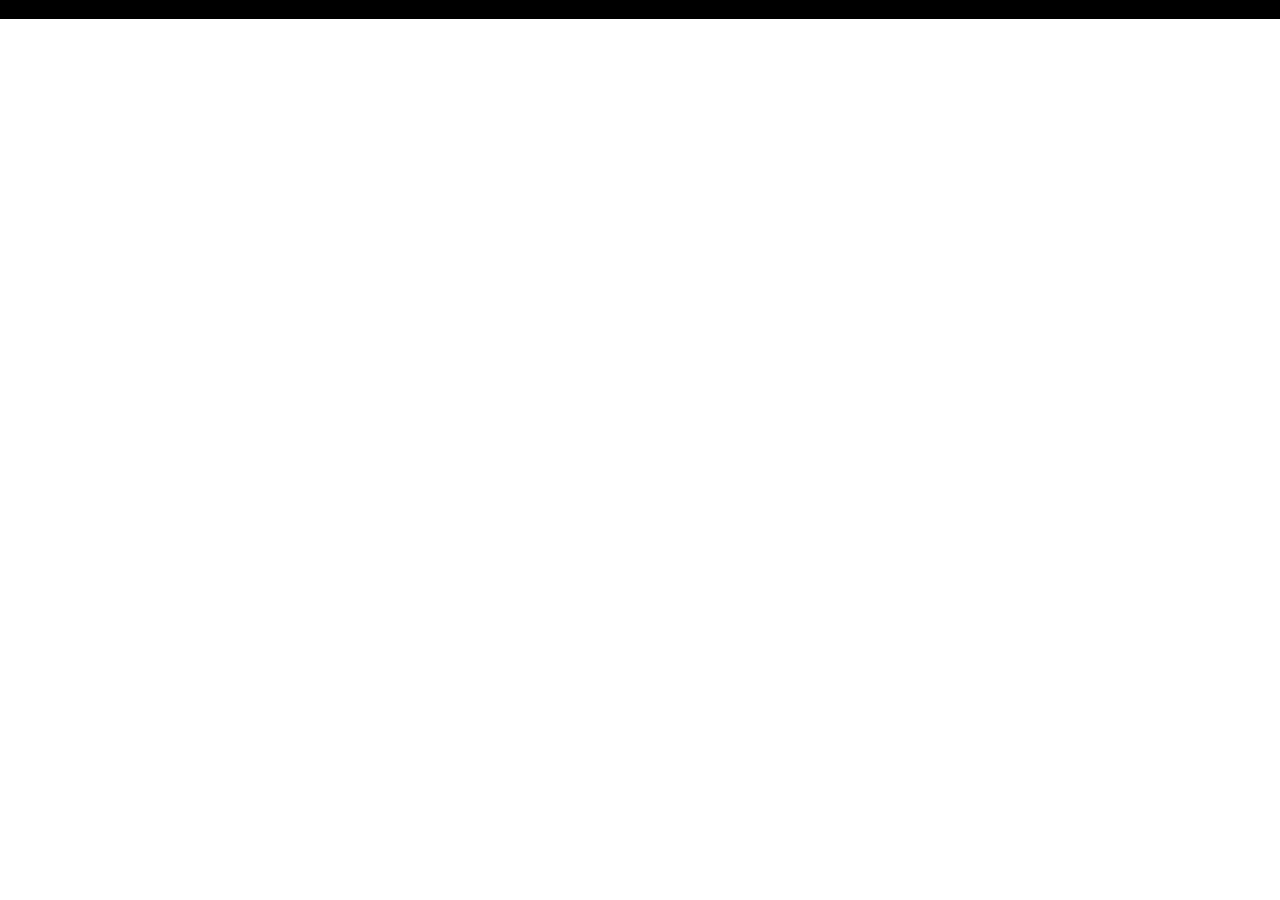
==== about/index.html @ cfa5b96e "Initial commit: portfolio site" ====
<!DOCTYPE html><!-- Made in Framer · framer.com ✨ --><!-- Published Jul 8, 2026, 7:55 PM UTC --><html lang="en" data-redirect-timezone="1"><head>
  <script id="framexporter-file-protocol-shim">(function(){if(location.protocol!=="file:")return;var M={"/about":"about/index.html","/contact":"contact/index.html","/":"index.html","/works/aerospace-ai":"works/aerospace-ai/index.html","/works/coca-cola":"works/coca-cola/index.html","/works/dxb-ai":"works/dxb-ai/index.html","/works":"works/index.html","/works/samsung-lu":"works/samsung-lu/index.html"};function norm(p){p=(p||"").split("?")[0].split("#")[0];return p.replace(/\/+$/,"")||"/"}function targetFor(route){var r=norm(route);var rel=M[r];if(!rel)return null;try{return new URL(rel,location.href)}catch(e){return null}}function go(route,useHistory){var t=targetFor(route);if(!t)return false;if(t.href===location.href){if(useHistory){try{history.replaceState(null,"",route)}catch(e){}}return true}location.href=t.href;return true}function patchHistory(fn){return function(s,t,u){if(typeof u!=="string"||u.charAt(0)!=="/"||u.charAt(1)==="/")return fn.apply(history,arguments);var t=targetFor(u);if(!t)return fn.apply(history,arguments);if(t.href===location.href)return fn.call(history,s,t,u);location.href=t.href}}history.pushState=patchHistory(history.pushState);history.replaceState=patchHistory(history.replaceState);document.addEventListener("click",function(e){var a=e.target&&e.target.closest?e.target.closest("a[href]"):null;if(!a)return;var h=a.getAttribute("href");if(!h||h.charAt(0)!=="/"||h.charAt(1)==="/")return;e.preventDefault();go(h,false)},true);go("/",true)})();</script>
  <script id="framexporter-framercms-shim">(function(){function sliceBuf(ab,rangeParam){var u8=new Uint8Array(ab),parts=rangeParam.split(","),total=0,i,p,from,to,chunk;for(i=0;i<parts.length;i++){p=parts[i].split("-");from=+p[0];to=+p[1]+1;total+=to-from;}var out=new Uint8Array(total),off=0;for(i=0;i<parts.length;i++){p=parts[i].split("-");from=+p[0];to=+p[1]+1;chunk=u8.subarray(from,to);out.set(chunk,off);off+=chunk.length;}return out.buffer;}function getUrl(input){if(typeof input==="string")return input;if(input&&typeof input.url==="string")return input.url;return null;}function parse(u){try{return new URL(u,location.href)}catch(e){return null;}}function fixPath(u){var s=u.toString();if(s.indexOf("/assets/assets/")>=0)return new URL(s.replace("/assets/assets/","/assets/"));if(s.indexOf("/cms/")>=0&&/\.framercms/i.test(s))return new URL(s.replace("/cms/","/assets/"));return u;}function needs(u){return u&&/\.framercms$/i.test(u.pathname)&&u.searchParams.has("range");}function strip(u){u=fixPath(u);var range=u.searchParams.get("range");u.searchParams.delete("range");return{clean:u.toString(),range:range};}function responseFromSlice(res,ab,range){var body=sliceBuf(ab,range);var h=new Headers(res.headers);h.delete("content-length");h.delete("content-range");return new Response(body,{status:200,statusText:res.statusText,headers:h});}var nativeFetch=window.fetch;if(!nativeFetch)return;function loadSlice(clean,range,init){return nativeFetch(clean,init).then(function(res){if(!res.ok)return res;return res.arrayBuffer().then(function(ab){return responseFromSlice(res,ab,range);});});}window.fetch=function(input,init){var url=getUrl(input);if(!url)return nativeFetch.apply(this,arguments);var u=parse(url);if(!needs(u))return nativeFetch.apply(this,arguments);var s=strip(u);return loadSlice(s.clean,s.range,init);};var XO=XMLHttpRequest.prototype.open,XS=XMLHttpRequest.prototype.send;XMLHttpRequest.prototype.open=function(m,url){this._feUrl=url;return XO.apply(this,arguments);};XMLHttpRequest.prototype.send=function(body){var url=this._feUrl;if(typeof url!=="string")return XS.apply(this,arguments);var u=parse(url);if(!needs(u))return XS.apply(this,arguments);var s=strip(u),xhr=this;loadSlice(s.clean,s.range).then(function(res){return res.arrayBuffer();}).then(function(ab){Object.defineProperty(xhr,"status",{value:200});Object.defineProperty(xhr,"readyState",{value:4});Object.defineProperty(xhr,"response",{value:ab});Object.defineProperty(xhr,"responseURL",{value:url});xhr.dispatchEvent(new Event("load"));xhr.dispatchEvent(new Event("loadend"));}).catch(function(){XS.call(xhr,body);});};})();</script>
  <script id="framexporter-cdn-map" type="application/json">{"/assets/5A3Ce6C9YYmCjpQx9M4inSaKU.woff2":"fonts/5A3Ce6C9YYmCjpQx9M4inSaKU.woff2","/assets/Qx95Xyt0Ka3SGhinnbXIGpEIyP4.woff2":"fonts/Qx95Xyt0Ka3SGhinnbXIGpEIyP4.woff2","/assets/6mJuEAguuIuMog10gGvH5d3cl8.woff2":"fonts/6mJuEAguuIuMog10gGvH5d3cl8.woff2","/assets/xYYWaj7wCU5zSQH0eXvSaS19wo.woff2":"fonts/xYYWaj7wCU5zSQH0eXvSaS19wo.woff2","/assets/otTaNuNpVK4RbdlT7zDDdKvQBA.woff2":"fonts/otTaNuNpVK4RbdlT7zDDdKvQBA.woff2","/assets/d3tHnaQIAeqiE5hGcRw4mmgWYU.woff2":"fonts/d3tHnaQIAeqiE5hGcRw4mmgWYU.woff2","/assets/DolVirEGb34pEXEp8t8FQBSK4.woff2":"fonts/DolVirEGb34pEXEp8t8FQBSK4.woff2","/assets/DpPBYI0sL4fYLgAkX8KXOPVt7c.woff2":"fonts/DpPBYI0sL4fYLgAkX8KXOPVt7c.woff2","/assets/4RAEQdEOrcnDkhHiiCbJOw92Lk.woff2":"fonts/4RAEQdEOrcnDkhHiiCbJOw92Lk.woff2","/assets/1K3W8DizY3v4emK8Mb08YHxTbs.woff2":"fonts/1K3W8DizY3v4emK8Mb08YHxTbs.woff2","/assets/tUSCtfYVM1I1IchuyCwz9gDdQ.woff2":"fonts/tUSCtfYVM1I1IchuyCwz9gDdQ.woff2","/assets/VgYFWiwsAC5OYxAycRXXvhze58.woff2":"fonts/VgYFWiwsAC5OYxAycRXXvhze58.woff2","/assets/DXD0Q7LSl7HEvDzucnyLnGBHM.woff2":"fonts/DXD0Q7LSl7HEvDzucnyLnGBHM.woff2","/assets/GIryZETIX4IFypco5pYZONKhJIo.woff2":"fonts/GIryZETIX4IFypco5pYZONKhJIo.woff2","/assets/H89BbHkbHDzlxZzxi8uPzTsp90.woff2":"fonts/H89BbHkbHDzlxZzxi8uPzTsp90.woff2","/assets/u6gJwDuwB143kpNK1T1MDKDWkMc.woff2":"fonts/u6gJwDuwB143kpNK1T1MDKDWkMc.woff2","/assets/43sJ6MfOPh1LCJt46OvyDuSbA6o.woff2":"fonts/43sJ6MfOPh1LCJt46OvyDuSbA6o.woff2","/assets/wccHG0r4gBDAIRhfHiOlq6oEkqw.woff2":"fonts/wccHG0r4gBDAIRhfHiOlq6oEkqw.woff2","/assets/WZ367JPwf9bRW6LdTHN8rXgSjw.woff2":"fonts/WZ367JPwf9bRW6LdTHN8rXgSjw.woff2","/assets/QxmhnWTzLtyjIiZcfaLIJ8EFBXU.woff2":"fonts/QxmhnWTzLtyjIiZcfaLIJ8EFBXU.woff2","/assets/2A4Xx7CngadFGlVV4xrO06OBHY.woff2":"fonts/2A4Xx7CngadFGlVV4xrO06OBHY.woff2","/assets/khkJkwSL66WFg8SX6Wa726c.woff2":"fonts/khkJkwSL66WFg8SX6Wa726c.woff2","/assets/0E7IMbDzcGABpBwwqNEt60wU0w.woff2":"fonts/0E7IMbDzcGABpBwwqNEt60wU0w.woff2","/assets/NTJ0nQgIF0gcDelS14zQ9NR9Q.woff2":"fonts/NTJ0nQgIF0gcDelS14zQ9NR9Q.woff2","/assets/QrcNhgEPfRl0LS8qz5Ln8olanl8.woff2":"fonts/QrcNhgEPfRl0LS8qz5Ln8olanl8.woff2","/assets/JEXmejW8mXOYMtt0hyRg811kHac.woff2":"fonts/JEXmejW8mXOYMtt0hyRg811kHac.woff2","/assets/ksvR4VsLksjpSwnC2fPgHRNMw.woff2":"fonts/ksvR4VsLksjpSwnC2fPgHRNMw.woff2","/assets/uy9s0iWuxiNnVt8EpTI3gzohpwo.woff2":"fonts/uy9s0iWuxiNnVt8EpTI3gzohpwo.woff2","/assets/05KsVHGDmqXSBXM4yRZ65P8i0s.woff2":"fonts/05KsVHGDmqXSBXM4yRZ65P8i0s.woff2","/assets/ky8ovPukK4dJ1Pxq74qGhOqCYI.woff2":"fonts/ky8ovPukK4dJ1Pxq74qGhOqCYI.woff2","/assets/vvNSqIj42qeQ2bvCRBIWKHscrc.woff2":"fonts/vvNSqIj42qeQ2bvCRBIWKHscrc.woff2","/assets/3ZmXbBKToJifDV9gwcifVd1tEY.woff2":"fonts/3ZmXbBKToJifDV9gwcifVd1tEY.woff2","/assets/FNfhX3dt4ChuLJq2PwdlxHO7PU.woff2":"fonts/FNfhX3dt4ChuLJq2PwdlxHO7PU.woff2","/assets/g0c8vEViiXNlKAgI4Ymmk3Ig.woff2":"fonts/g0c8vEViiXNlKAgI4Ymmk3Ig.woff2","/assets/efTfQcBJ53kM2pB1hezSZ3RDUFs.woff2":"fonts/efTfQcBJ53kM2pB1hezSZ3RDUFs.woff2","/assets/hyOgCu0Xnghbimh0pE8QTvtt2AU.woff2":"fonts/hyOgCu0Xnghbimh0pE8QTvtt2AU.woff2","/assets/NeGmSOXrPBfEFIy5YZeHq17LEDA.woff2":"fonts/NeGmSOXrPBfEFIy5YZeHq17LEDA.woff2","/assets/oYaAX5himiTPYuN8vLWnqBbfD2s.woff2":"fonts/oYaAX5himiTPYuN8vLWnqBbfD2s.woff2","/assets/lEJLP4R0yuCaMCjSXYHtJw72M.woff2":"fonts/lEJLP4R0yuCaMCjSXYHtJw72M.woff2","/assets/cRJyLNuTJR5jbyKzGi33wU9cqIQ.woff2":"fonts/cRJyLNuTJR5jbyKzGi33wU9cqIQ.woff2","/assets/1ZFS7N918ojhhd0nQWdj3jz4w.woff2":"fonts/1ZFS7N918ojhhd0nQWdj3jz4w.woff2","/assets/A0Wcc7NgXMjUuFdquHDrIZpzZw0.woff2":"fonts/A0Wcc7NgXMjUuFdquHDrIZpzZw0.woff2","/assets/vxBnBhH8768IFAXAb4Qf6wQHKs.woff2":"fonts/vxBnBhH8768IFAXAb4Qf6wQHKs.woff2","/assets/zSsEuoJdh8mcFVk976C05ZfQr8.woff2":"fonts/zSsEuoJdh8mcFVk976C05ZfQr8.woff2","/assets/b8ezwLrN7h2AUoPEENcsTMVJ0.woff2":"fonts/b8ezwLrN7h2AUoPEENcsTMVJ0.woff2","/assets/mvNEIBLyHbscgHtwfsByjXUz3XY.woff2":"fonts/mvNEIBLyHbscgHtwfsByjXUz3XY.woff2","/assets/6FI2EneKzM3qBy5foOZXey7coCA.woff2":"fonts/6FI2EneKzM3qBy5foOZXey7coCA.woff2","/assets/qrVgiXNd6RuQjETYQiVQ9nqCk.woff2":"fonts/qrVgiXNd6RuQjETYQiVQ9nqCk.woff2","/assets/NHHeAKJVP0ZWHk5YZnQQChIsBM.woff2":"fonts/NHHeAKJVP0ZWHk5YZnQQChIsBM.woff2","/assets/5vvr9Vy74if2I6bQbJvbw7SY1pQ.woff2":"fonts/5vvr9Vy74if2I6bQbJvbw7SY1pQ.woff2","/assets/EOr0mi4hNtlgWNn9if640EZzXCo.woff2":"fonts/EOr0mi4hNtlgWNn9if640EZzXCo.woff2","/assets/Y9k9QrlZAqio88Klkmbd8VoMQc.woff2":"fonts/Y9k9QrlZAqio88Klkmbd8VoMQc.woff2","/assets/OYrD2tBIBPvoJXiIHnLoOXnY9M.woff2":"fonts/OYrD2tBIBPvoJXiIHnLoOXnY9M.woff2","/assets/JeYwfuaPfZHQhEG8U5gtPDZ7WQ.woff2":"fonts/JeYwfuaPfZHQhEG8U5gtPDZ7WQ.woff2","/assets/vQyevYAyHtARFwPqUzQGpnDs.woff2":"fonts/vQyevYAyHtARFwPqUzQGpnDs.woff2","/assets/b6Y37FthZeALduNqHicBT6FutY.woff2":"fonts/b6Y37FthZeALduNqHicBT6FutY.woff2","/images/KgCKAN78DWLgvAgK3CxWe7ylK9o.png":"images/KgCKAN78DWLgvAgK3CxWe7ylK9o.png","/images/KgCKAN78DWLgvAgK3CxWe7ylK9o":"images/KgCKAN78DWLgvAgK3CxWe7ylK9o.png","/images/cmIuyZbvGXvbeI3KrZlAVmPyXk.png":"images/cmIuyZbvGXvbeI3KrZlAVmPyXk.png","/images/cmIuyZbvGXvbeI3KrZlAVmPyXk":"images/cmIuyZbvGXvbeI3KrZlAVmPyXk.png","/images/csaSuIet1LU8yJrkuaQ2NV3ngYw.png":"images/csaSuIet1LU8yJrkuaQ2NV3ngYw.png","/images/csaSuIet1LU8yJrkuaQ2NV3ngYw":"images/csaSuIet1LU8yJrkuaQ2NV3ngYw.png","/images/AqB43QtZJGX18cPnVLx27RjcU.png":"images/AqB43QtZJGX18cPnVLx27RjcU.png","/images/AqB43QtZJGX18cPnVLx27RjcU":"images/AqB43QtZJGX18cPnVLx27RjcU.png","/assets/CfMzU8w2e7tHgF4T4rATMPuWosA.woff2":"fonts/CfMzU8w2e7tHgF4T4rATMPuWosA.woff2","/assets/867QObYax8ANsfX4TGEVU9YiCM.woff2":"fonts/867QObYax8ANsfX4TGEVU9YiCM.woff2","/assets/Oyn2ZbENFdnW7mt2Lzjk1h9Zb9k.woff2":"fonts/Oyn2ZbENFdnW7mt2Lzjk1h9Zb9k.woff2","/assets/cdAe8hgZ1cMyLu9g005pAW3xMo.woff2":"fonts/cdAe8hgZ1cMyLu9g005pAW3xMo.woff2","/assets/DOfvtmE1UplCq161m6Hj8CSQYg.woff2":"fonts/DOfvtmE1UplCq161m6Hj8CSQYg.woff2","/assets/vFzuJY0c65av44uhEKB6vyjFMg.woff2":"fonts/vFzuJY0c65av44uhEKB6vyjFMg.woff2","/assets/tKtBcDnBMevsEEJKdNGhhkLzYo.woff2":"fonts/tKtBcDnBMevsEEJKdNGhhkLzYo.woff2","/images/WDImWMoSvqgQtnh9zNy7Fj5aI.jpeg":"images/WDImWMoSvqgQtnh9zNy7Fj5aI.jpeg","/images/WDImWMoSvqgQtnh9zNy7Fj5aI":"images/WDImWMoSvqgQtnh9zNy7Fj5aI.jpeg","/images/5ptRykDPXsA3G0viLbIJLBG2I.svg":"images/5ptRykDPXsA3G0viLbIJLBG2I.svg","/images/5ptRykDPXsA3G0viLbIJLBG2I":"images/5ptRykDPXsA3G0viLbIJLBG2I.svg","/images/zwIWhbdgQXRwHa5sCxm0vU1E1xM.svg":"images/zwIWhbdgQXRwHa5sCxm0vU1E1xM.svg","/images/zwIWhbdgQXRwHa5sCxm0vU1E1xM":"images/zwIWhbdgQXRwHa5sCxm0vU1E1xM.svg","/images/sMikj3o7KtJ15dQjBNZE2LXH8.svg":"images/sMikj3o7KtJ15dQjBNZE2LXH8.svg","/images/sMikj3o7KtJ15dQjBNZE2LXH8":"images/sMikj3o7KtJ15dQjBNZE2LXH8.svg","/images/vGbZ9NqqXCatpLzcHNfoRZiGPQE.svg":"images/vGbZ9NqqXCatpLzcHNfoRZiGPQE.svg","/images/vGbZ9NqqXCatpLzcHNfoRZiGPQE":"images/vGbZ9NqqXCatpLzcHNfoRZiGPQE.svg","/images/w8L6nh6vOOW1ydbryjucHkTZfPI.svg":"images/w8L6nh6vOOW1ydbryjucHkTZfPI.svg","/images/w8L6nh6vOOW1ydbryjucHkTZfPI":"images/w8L6nh6vOOW1ydbryjucHkTZfPI.svg","/images/gRGMuorkPcsUMtbaeoyTUUzlZLo.svg":"images/gRGMuorkPcsUMtbaeoyTUUzlZLo.svg","/images/gRGMuorkPcsUMtbaeoyTUUzlZLo":"images/gRGMuorkPcsUMtbaeoyTUUzlZLo.svg","/images/XtsU0wisGzN85jei7k4J6dlmfZI.jpeg":"images/XtsU0wisGzN85jei7k4J6dlmfZI.jpeg","/images/XtsU0wisGzN85jei7k4J6dlmfZI":"images/XtsU0wisGzN85jei7k4J6dlmfZI.jpeg","/images/YR26TNo3hsv0t4LlvIJsYAezJg.png":"images/YR26TNo3hsv0t4LlvIJsYAezJg.png","/images/YR26TNo3hsv0t4LlvIJsYAezJg":"images/YR26TNo3hsv0t4LlvIJsYAezJg.png","/images/fqfdzoFm1rEl96f8j7EZork83A.png":"images/fqfdzoFm1rEl96f8j7EZork83A.png","/images/fqfdzoFm1rEl96f8j7EZork83A":"images/fqfdzoFm1rEl96f8j7EZork83A.png","/images/zlrzw47Wu3xmuPXO92W0c6fFro.png":"images/zlrzw47Wu3xmuPXO92W0c6fFro.png","/images/zlrzw47Wu3xmuPXO92W0c6fFro":"images/zlrzw47Wu3xmuPXO92W0c6fFro.png","/images/1zCJ2OVPwvaduny7wG5Gmg.png":"images/1zCJ2OVPwvaduny7wG5Gmg.png","/images/1zCJ2OVPwvaduny7wG5Gmg":"images/1zCJ2OVPwvaduny7wG5Gmg.png","/images/WPZ4NoP3dSy6pxG9FcIZyXEEYsY.png":"images/WPZ4NoP3dSy6pxG9FcIZyXEEYsY.png","/images/WPZ4NoP3dSy6pxG9FcIZyXEEYsY":"images/WPZ4NoP3dSy6pxG9FcIZyXEEYsY.png","/images/N8VZoPwo16xgLzuKcdl1LpWt41Q.png":"images/N8VZoPwo16xgLzuKcdl1LpWt41Q.png","/images/N8VZoPwo16xgLzuKcdl1LpWt41Q":"images/N8VZoPwo16xgLzuKcdl1LpWt41Q.png","/images/hwCorDTdbm041GrrY0cWU2HmM.png":"images/hwCorDTdbm041GrrY0cWU2HmM.png","/images/hwCorDTdbm041GrrY0cWU2HmM":"images/hwCorDTdbm041GrrY0cWU2HmM.png","/images/Zmc1HWX7mAtdYWWkfFRkBw4ECc.png":"images/Zmc1HWX7mAtdYWWkfFRkBw4ECc.png","/images/Zmc1HWX7mAtdYWWkfFRkBw4ECc":"images/Zmc1HWX7mAtdYWWkfFRkBw4ECc.png","/images/ngA0IzpmuKrDed0tNwyliU914.png":"images/ngA0IzpmuKrDed0tNwyliU914.png","/images/ngA0IzpmuKrDed0tNwyliU914":"images/ngA0IzpmuKrDed0tNwyliU914.png","/images/yp9spvRnbG944w7BKKFfEini0JM.jpeg":"images/yp9spvRnbG944w7BKKFfEini0JM.jpeg","/images/yp9spvRnbG944w7BKKFfEini0JM":"images/yp9spvRnbG944w7BKKFfEini0JM.jpeg","/images/rovPJPLKP4jd9wguHxjL8KQc.jpeg":"images/rovPJPLKP4jd9wguHxjL8KQc.jpeg","/images/rovPJPLKP4jd9wguHxjL8KQc":"images/rovPJPLKP4jd9wguHxjL8KQc.jpeg","/images/aRY6nEt12sS7pyAYJnFvzTFIq9E.jpeg":"images/aRY6nEt12sS7pyAYJnFvzTFIq9E.jpeg","/images/aRY6nEt12sS7pyAYJnFvzTFIq9E":"images/aRY6nEt12sS7pyAYJnFvzTFIq9E.jpeg","/images/LwtyNHNtAusxMOlNyPqzKZW0mxE.jpeg":"images/LwtyNHNtAusxMOlNyPqzKZW0mxE.jpeg","/images/LwtyNHNtAusxMOlNyPqzKZW0mxE":"images/LwtyNHNtAusxMOlNyPqzKZW0mxE.jpeg","/images/LzFzmWf4OcpqQzczZ4ohKEFO5c.jpeg":"images/LzFzmWf4OcpqQzczZ4ohKEFO5c.jpeg","/images/LzFzmWf4OcpqQzczZ4ohKEFO5c":"images/LzFzmWf4OcpqQzczZ4ohKEFO5c.jpeg","/images/YyV2ACnpUMetSsrUjbzR9qQzWE.jpeg":"images/YyV2ACnpUMetSsrUjbzR9qQzWE.jpeg","/images/YyV2ACnpUMetSsrUjbzR9qQzWE":"images/YyV2ACnpUMetSsrUjbzR9qQzWE.jpeg","/images/WWfilRyzBVsbahJD1HrnyuFlng.jpeg":"images/WWfilRyzBVsbahJD1HrnyuFlng.jpeg","/images/WWfilRyzBVsbahJD1HrnyuFlng":"images/WWfilRyzBVsbahJD1HrnyuFlng.jpeg","/images/fZrRE6jNvSg4gqScYLN5JyRBpY.jpeg":"images/fZrRE6jNvSg4gqScYLN5JyRBpY.jpeg","/images/fZrRE6jNvSg4gqScYLN5JyRBpY":"images/fZrRE6jNvSg4gqScYLN5JyRBpY.jpeg","/images/RqNmi0Pz9c376oZhuA7p0KPQm8.jpeg":"images/RqNmi0Pz9c376oZhuA7p0KPQm8.jpeg","/images/RqNmi0Pz9c376oZhuA7p0KPQm8":"images/RqNmi0Pz9c376oZhuA7p0KPQm8.jpeg","/images/KZEmEMVkReOYNiaU96TsdSGPM0.jpeg":"images/KZEmEMVkReOYNiaU96TsdSGPM0.jpeg","/images/KZEmEMVkReOYNiaU96TsdSGPM0":"images/KZEmEMVkReOYNiaU96TsdSGPM0.jpeg","/images/0looytLa3DbevHtzVOdQ6p0ipYY.jpeg":"images/0looytLa3DbevHtzVOdQ6p0ipYY.jpeg","/images/0looytLa3DbevHtzVOdQ6p0ipYY":"images/0looytLa3DbevHtzVOdQ6p0ipYY.jpeg","/images/M7xMV50MaYNHS0HHVXtOpLO22KA.jpeg":"images/M7xMV50MaYNHS0HHVXtOpLO22KA.jpeg","/images/M7xMV50MaYNHS0HHVXtOpLO22KA":"images/M7xMV50MaYNHS0HHVXtOpLO22KA.jpeg","/images/k2ZS06msq1jNErklwOzACirqdU.jpeg":"images/k2ZS06msq1jNErklwOzACirqdU.jpeg","/images/k2ZS06msq1jNErklwOzACirqdU":"images/k2ZS06msq1jNErklwOzACirqdU.jpeg","/images/sL4a4afMk1NlOkVzoXmYaTL2Zc.jpeg":"images/sL4a4afMk1NlOkVzoXmYaTL2Zc.jpeg","/images/sL4a4afMk1NlOkVzoXmYaTL2Zc":"images/sL4a4afMk1NlOkVzoXmYaTL2Zc.jpeg","/images/0LVsuVzdIGRz7zTAxTF4jhEKro.jpg":"images/0LVsuVzdIGRz7zTAxTF4jhEKro.jpg","/images/0LVsuVzdIGRz7zTAxTF4jhEKro":"images/0LVsuVzdIGRz7zTAxTF4jhEKro.jpg","/images/zVi59EASahTVzUXQTnDSBiJ8kLw.png":"images/zVi59EASahTVzUXQTnDSBiJ8kLw.png","/images/zVi59EASahTVzUXQTnDSBiJ8kLw":"images/zVi59EASahTVzUXQTnDSBiJ8kLw.png","/images/FejZnmmIuuCkxm3HRslxysgbw.png":"images/FejZnmmIuuCkxm3HRslxysgbw.png","/images/FejZnmmIuuCkxm3HRslxysgbw":"images/FejZnmmIuuCkxm3HRslxysgbw.png","/images/Tks8MH70jLQ4XrgI37YbROVFS8.png":"images/Tks8MH70jLQ4XrgI37YbROVFS8.png","/images/Tks8MH70jLQ4XrgI37YbROVFS8":"images/Tks8MH70jLQ4XrgI37YbROVFS8.png","/images/4Ui9SUgJXUMaDoXNLYwCPjZUMM.png":"images/4Ui9SUgJXUMaDoXNLYwCPjZUMM.png","/images/4Ui9SUgJXUMaDoXNLYwCPjZUMM":"images/4Ui9SUgJXUMaDoXNLYwCPjZUMM.png","/images/GhTMP47lFwBeaV6xTD1n3d7eHQ.gif":"images/GhTMP47lFwBeaV6xTD1n3d7eHQ.gif","/images/GhTMP47lFwBeaV6xTD1n3d7eHQ":"images/GhTMP47lFwBeaV6xTD1n3d7eHQ.gif","/images/dxQy8zBMPyYQHyeUgmzacgs10E.gif":"images/dxQy8zBMPyYQHyeUgmzacgs10E.gif","/images/dxQy8zBMPyYQHyeUgmzacgs10E":"images/dxQy8zBMPyYQHyeUgmzacgs10E.gif","/images/hlUM38MpsIxm4d5DGv9bxImc0.gif":"images/hlUM38MpsIxm4d5DGv9bxImc0.gif","/images/hlUM38MpsIxm4d5DGv9bxImc0":"images/hlUM38MpsIxm4d5DGv9bxImc0.gif","/images/6HTbCKoW9mcBWgcDR4bz4RCzw3I.gif":"images/6HTbCKoW9mcBWgcDR4bz4RCzw3I.gif","/images/6HTbCKoW9mcBWgcDR4bz4RCzw3I":"images/6HTbCKoW9mcBWgcDR4bz4RCzw3I.gif","/images/4FlITkd7fX1RkNAUBxePZum9GA.gif":"images/4FlITkd7fX1RkNAUBxePZum9GA.gif","/images/4FlITkd7fX1RkNAUBxePZum9GA":"images/4FlITkd7fX1RkNAUBxePZum9GA.gif","/images/ODVvEPYdFMmS3Cy8LM9vURPqVY.png":"images/ODVvEPYdFMmS3Cy8LM9vURPqVY.png","/images/ODVvEPYdFMmS3Cy8LM9vURPqVY":"images/ODVvEPYdFMmS3Cy8LM9vURPqVY.png","/images/1nNWYteqveMOLBrM6v7xLeNEQ8w.png":"images/1nNWYteqveMOLBrM6v7xLeNEQ8w.png","/images/1nNWYteqveMOLBrM6v7xLeNEQ8w":"images/1nNWYteqveMOLBrM6v7xLeNEQ8w.png","/images/gMIYSgz6JTFZzKiq7J7Rl1O6E.png":"images/gMIYSgz6JTFZzKiq7J7Rl1O6E.png","/images/gMIYSgz6JTFZzKiq7J7Rl1O6E":"images/gMIYSgz6JTFZzKiq7J7Rl1O6E.png","/images/PZjosS0DBIUA4MjU0orVmaGtM.png":"images/PZjosS0DBIUA4MjU0orVmaGtM.png","/images/PZjosS0DBIUA4MjU0orVmaGtM":"images/PZjosS0DBIUA4MjU0orVmaGtM.png","/images/4jgK0qFNye35RpGaumArZcb5uHg.png":"images/4jgK0qFNye35RpGaumArZcb5uHg.png","/images/4jgK0qFNye35RpGaumArZcb5uHg":"images/4jgK0qFNye35RpGaumArZcb5uHg.png","/images/uk3h0Rn8JTrW7zpafBJ4i7RnBQ.png":"images/uk3h0Rn8JTrW7zpafBJ4i7RnBQ.png","/images/uk3h0Rn8JTrW7zpafBJ4i7RnBQ":"images/uk3h0Rn8JTrW7zpafBJ4i7RnBQ.png","/images/hIcNuFbG0T9izDtITxgq780WU0.png":"images/hIcNuFbG0T9izDtITxgq780WU0.png","/images/hIcNuFbG0T9izDtITxgq780WU0":"images/hIcNuFbG0T9izDtITxgq780WU0.png","/images/myxOIwaSPzYNSuuks8WgnHg8Ao.png":"images/myxOIwaSPzYNSuuks8WgnHg8Ao.png","/images/myxOIwaSPzYNSuuks8WgnHg8Ao":"images/myxOIwaSPzYNSuuks8WgnHg8Ao.png","/images/pGiXYozQ3mE4cilNOItfe2L2fUA.svg":"images/pGiXYozQ3mE4cilNOItfe2L2fUA.svg","/images/pGiXYozQ3mE4cilNOItfe2L2fUA":"images/pGiXYozQ3mE4cilNOItfe2L2fUA.svg","/third-party-assets/fontshare/":"assets/fontshare.bin","/assets/MLWPbW1dUQawJLhhun3dBwpgJak.mp4":"images/MLWPbW1dUQawJLhhun3dBwpgJak.mp4","/images/5ILRvlYXf72kHSVHqpa3snGzjU.jpg":"images/5ILRvlYXf72kHSVHqpa3snGzjU.jpg","/images/5ILRvlYXf72kHSVHqpa3snGzjU":"images/5ILRvlYXf72kHSVHqpa3snGzjU.jpg","/assets/6enYvhyNcx6wXO02Q1HGMKi1j1o.mp4":"images/6enYvhyNcx6wXO02Q1HGMKi1j1o.mp4","/images/aNMPHlWUh96D62FMVTzhtgFqRY.webp":"images/aNMPHlWUh96D62FMVTzhtgFqRY.webp","/images/aNMPHlWUh96D62FMVTzhtgFqRY":"images/aNMPHlWUh96D62FMVTzhtgFqRY.webp","/modules/oY68lWWT7Yl0ZZRBnRXa/G81kwiPDJpAhWPe8HyFi/qf2lb9g2f.js":"assets/qf2lb9g2f.js","/assets/KgCKAN78DWLgvAgK3CxWe7ylK9o.png":"images/KgCKAN78DWLgvAgK3CxWe7ylK9o_134.png","/assets/AqB43QtZJGX18cPnVLx27RjcU.png":"images/AqB43QtZJGX18cPnVLx27RjcU_135.png","/images/cijsNVn2b5of4pwrm84Fjvj7K4M.png":"images/cijsNVn2b5of4pwrm84Fjvj7K4M.png","/images/cijsNVn2b5of4pwrm84Fjvj7K4M":"images/cijsNVn2b5of4pwrm84Fjvj7K4M.png","/images/UG0WEOdYvGUDjMS51MeTCedOAIU.jpeg":"images/UG0WEOdYvGUDjMS51MeTCedOAIU.jpeg","/images/UG0WEOdYvGUDjMS51MeTCedOAIU":"images/UG0WEOdYvGUDjMS51MeTCedOAIU.jpeg","/images/NEwgfH5fwdTxpZXcwMR6WE485w0.jpeg":"images/NEwgfH5fwdTxpZXcwMR6WE485w0.jpeg","/images/NEwgfH5fwdTxpZXcwMR6WE485w0":"images/NEwgfH5fwdTxpZXcwMR6WE485w0.jpeg","/images/OcHKKGQEEScwyBI4pT8KEMvofaM.png":"images/OcHKKGQEEScwyBI4pT8KEMvofaM.png","/images/OcHKKGQEEScwyBI4pT8KEMvofaM":"images/OcHKKGQEEScwyBI4pT8KEMvofaM.png","/images/uvesRWZDkKhmHmp0NSXIztndQ4.png":"images/uvesRWZDkKhmHmp0NSXIztndQ4.png","/images/uvesRWZDkKhmHmp0NSXIztndQ4":"images/uvesRWZDkKhmHmp0NSXIztndQ4.png","/images/6tTbkXggWgQCAJ4DO2QEdXXmgM.svg":"images/6tTbkXggWgQCAJ4DO2QEdXXmgM.svg","/images/6tTbkXggWgQCAJ4DO2QEdXXmgM":"images/6tTbkXggWgQCAJ4DO2QEdXXmgM.svg","/images/11KSGbIZoRSg4pjdnUoif6MKHI.svg":"images/11KSGbIZoRSg4pjdnUoif6MKHI.svg","/images/11KSGbIZoRSg4pjdnUoif6MKHI":"images/11KSGbIZoRSg4pjdnUoif6MKHI.svg","/cms/oY68lWWT7Yl0ZZRBnRXa/G81kwiPDJpAhWPe8HyFi/qf2lb9g2f-indexes-default-0.framercms":"assets/qf2lb9g2f-indexes-default-0.framercms","/cms/oY68lWWT7Yl0ZZRBnRXa/G81kwiPDJpAhWPe8HyFi/qf2lb9g2f-chunk-default-0.framercms":"assets/qf2lb9g2f-chunk-default-0.framercms"}</script>
  <script id="framexporter-cdn-rewriter">(function(){var el=document.getElementById("framexporter-cdn-map");if(!el)return;var map;try{map=JSON.parse(el.textContent||"{}")}catch(e){return}var hosts=/^(?:framerusercontent\.com|cdn\.framer\.com|static\.framer\.com)$/i;function isFramer(u){return u&&hosts.test(u.hostname)}function lookup(p){if(map[p])return map[p];var bare=p.match(/^\/images\/([A-Za-z0-9_-]+)$/);if(bare){var id=bare[1],exts=[".png",".jpg",".jpeg",".webp",".gif",".avif"];for(var i=0;i<exts.length;i++){var k="/images/"+id+exts[i];if(map[k])return map[k]}for(var k in map){if(k.indexOf("/"+id+".")>0)return map[k]}}var b=p.split("/").pop();if(!b)return null;for(var k in map){if(k===p||k.endsWith("/"+b))return map[k]}return null}function rewrite(raw){if(!raw||typeof raw!=="string")return raw;raw=raw.replace(/&amp;/g,"&").trim();try{var u=new URL(raw,location.href);if(!isFramer(u))return raw;var local=lookup(u.pathname);return local||raw}catch(e){return raw}}function fixSrcset(v){if(!v)return v;return v.split(",").map(function(part){part=part.trim();if(!part)return part;var bits=part.split(/\s+/);bits[0]=rewrite(bits[0]);return bits.join(" ")}).join(", ")}function fixEl(node){if(!node||node.nodeType!==1)return;var tag=node.tagName;if(tag==="IMG"||tag==="SOURCE"||tag==="VIDEO"){if(node.src)node.src=rewrite(node.src);if(node.srcset)node.srcset=fixSrcset(node.srcset);if(node.poster)node.poster=rewrite(node.poster)}if(tag==="LINK"&&node.href&&/preload|image/i.test(node.rel||""))node.href=rewrite(node.href);var st=node.getAttribute&&node.getAttribute("style");if(st&&/framerusercontent|cdn\.framer|static\.framer/i.test(st))node.setAttribute("style",st.replace(/url\(\s*["']?(https?:\/\/[^)"']+)["']?\s*\)/gi,function(_,u){return"url("+rewrite(u)+")"}))}function scan(root){if(!root)root=document.documentElement;var nodes=root.querySelectorAll?root.querySelectorAll("img,source,video,link[rel*=preload]"):[];for(var i=0;i<nodes.length;i++)fixEl(nodes[i]);if(root.nodeType===1&&/^(IMG|SOURCE|VIDEO|LINK)$/.test(root.tagName))fixEl(root)}var nf=window.fetch;if(nf){window.fetch=function(input,init){var url=typeof input==="string"?input:input&&input.url;if(url){var r=rewrite(url);if(r!==url)return nf(r,init)}return nf.apply(this,arguments)}}scan();new MutationObserver(function(muts){for(var i=0;i<muts.length;i++){var m=muts[i];for(var j=0;j<m.addedNodes.length;j++){var n=m.addedNodes[j];if(n.nodeType===1){fixEl(n);scan(n)}}}}).observe(document.documentElement,{childList:true,subtree:true});var n=0;function tick(){scan();if(++n<16)requestAnimationFrame(tick)}requestAnimationFrame(tick)})();</script>
  <base href="./">
  <script id="framer-pathname-fix">(function(){if(location.protocol==="file:")return;var b=document.querySelector("base");if(!b||!b.href)return;try{var p=new URL(b.href,location.origin).pathname.replace(new RegExp("/$"),"")||"/";var f=location.pathname;if(f===p||f===p+"/"||f.startsWith(p+"/")){var r=f===p||f===p+"/"?"/":f.slice(p.length)||"/";history.replaceState(null,"",r);}}catch(e){}})();</script>
  <meta charset="utf-8">
	<meta name="viewport" content="width=device-width">
	<meta name="generator" content="Framer 89de1f5">
	<title>YUYA – Minimalistic Framer Template for Creatives</title>
    <meta name="description" content="Discover YUYA, a minimalist Framer template designed for creatives, designers, developers, and other professionals who appreciate simplicity, elegance, and intuitive design.">
    <meta name="framer-search-index" content="assets/searchIndex.json">
    <link href="images/KgCKAN78DWLgvAgK3CxWe7ylK9o.png" rel="icon" media="(prefers-color-scheme: light)">
    <link href="images/cmIuyZbvGXvbeI3KrZlAVmPyXk.png" rel="icon" media="(prefers-color-scheme: dark)">
    <link rel="apple-touch-icon" href="images/csaSuIet1LU8yJrkuaQ2NV3ngYw.png">
    <!-- Open Graph -->
    <meta property="og:type" content="website">
    <meta property="og:title" content="YUYA – Minimalistic Framer Template for Creatives">
    <meta property="og:description" content="Discover YUYA, a minimalist Framer template designed for creatives, designers, developers, and other professionals who appreciate simplicity, elegance, and intuitive design.">
    <meta property="og:image" content="images/AqB43QtZJGX18cPnVLx27RjcU.png">
    <!-- X -->
    <meta name="twitter:card" content="summary_large_image">
    <meta name="twitter:title" content="YUYA – Minimalistic Framer Template for Creatives">
    <meta name="twitter:description" content="Discover YUYA, a minimalist Framer template designed for creatives, designers, developers, and other professionals who appreciate simplicity, elegance, and intuitive design.">
    <meta name="twitter:image" content="images/AqB43QtZJGX18cPnVLx27RjcU.png">
	
	
	<link rel="modulepreload" href="https://framer.com/edit/init.mjs">
	<!-- Start of headStart -->
    
    <!-- End of headStart -->
	<style data-framer-css-ssr="">
		html, body, #main {
		margin: 0;
		padding: 0;
		box-sizing: border-box;
	}
	:root {
		-webkit-font-smoothing: antialiased;
		-moz-osx-font-smoothing: grayscale;
	}
	* {
		box-sizing: border-box;
		-webkit-font-smoothing: inherit;
	}
	h1, h2, h3, h4, h5, h6, p, figure {
		margin: 0;
	}
		body, input, textarea, select, button { font-size: 12px; font-family: sans-serif; }
		body { --token-c21010f9-5cb6-4d3d-85fc-4227a6481949: rgb(255, 255, 255);--token-e9abed44-df8b-4765-bbfe-7c072006d47b: rgb(0, 0, 0);--token-2c41600e-9419-4c92-a082-e20b249b03ac: rgb(51, 51, 51);--token-d33b7ab3-0971-4a6c-8407-d721f0111ef0: rgb(179, 179, 179);--token-041fe102-52af-45fc-9163-7f47a549ff42: rgb(245, 245, 245);--token-d2ccd5d2-ee94-4129-b6e5-e8e90e76df04: rgb(237, 67, 55); @supports (color: color(display-p3 1 1 1)) {  } }
@media (prefers-color-scheme: dark) { body {  @supports (color: color(display-p3 1 1 1)) {  } } }
		
		@supports (z-index: calc(infinity)) {
			#__framer-badge-container {
				--infinity: infinity;
			}
		}

		#__framer-badge-container {
			position: fixed;
			bottom: 0;
			padding: 20px;
			width: 100%;
			display: flex;
			justify-content: flex-end;
			pointer-events: none;
			z-index: calc(var(--infinity, 2147483647));
		}
		
	</style>
	<style data-framer-font-css="">/* cyrillic-ext */
@font-face {
  font-family: 'Fragment Mono';
  font-style: normal;
  font-weight: 400;
  src: url(https://fonts.gstatic.com/s/fragmentmono/v6/4iCr6K5wfMRRjxp0DA6-2CLnB45HhrUI.woff2) format('woff2');
  unicode-range: U+0460-052F, U+1C80-1C8A, U+20B4, U+2DE0-2DFF, U+A640-A69F, U+FE2E-FE2F;
}
/* latin-ext */
@font-face {
  font-family: 'Fragment Mono';
  font-style: normal;
  font-weight: 400;
  src: url(https://fonts.gstatic.com/s/fragmentmono/v6/4iCr6K5wfMRRjxp0DA6-2CLnB41HhrUI.woff2) format('woff2');
  unicode-range: U+0100-02BA, U+02BD-02C5, U+02C7-02CC, U+02CE-02D7, U+02DD-02FF, U+0304, U+0308, U+0329, U+1D00-1DBF, U+1E00-1E9F, U+1EF2-1EFF, U+2020, U+20A0-20AB, U+20AD-20C0, U+2113, U+2C60-2C7F, U+A720-A7FF;
}
/* latin */
@font-face {
  font-family: 'Fragment Mono';
  font-style: normal;
  font-weight: 400;
  src: url(https://fonts.gstatic.com/s/fragmentmono/v6/4iCr6K5wfMRRjxp0DA6-2CLnB4NHhg.woff2) format('woff2');
  unicode-range: U+0000-00FF, U+0131, U+0152-0153, U+02BB-02BC, U+02C6, U+02DA, U+02DC, U+0304, U+0308, U+0329, U+2000-206F, U+20AC, U+2122, U+2191, U+2193, U+2212, U+2215, U+FEFF, U+FFFD;
}

@font-face { font-family: "Inter"; src: url("fonts/5vvr9Vy74if2I6bQbJvbw7SY1pQ.woff2"); font-display: swap; font-style: normal; font-weight: 400; unicode-range: U+0460-052F, U+1C80-1C88, U+20B4, U+2DE0-2DFF, U+A640-A69F, U+FE2E-FE2F }
@font-face { font-family: "Inter"; src: url("fonts/EOr0mi4hNtlgWNn9if640EZzXCo.woff2"); font-display: swap; font-style: normal; font-weight: 400; unicode-range: U+0301, U+0400-045F, U+0490-0491, U+04B0-04B1, U+2116 }
@font-face { font-family: "Inter"; src: url("fonts/Y9k9QrlZAqio88Klkmbd8VoMQc.woff2"); font-display: swap; font-style: normal; font-weight: 400; unicode-range: U+1F00-1FFF }
@font-face { font-family: "Inter"; src: url("fonts/OYrD2tBIBPvoJXiIHnLoOXnY9M.woff2"); font-display: swap; font-style: normal; font-weight: 400; unicode-range: U+0370-03FF }
@font-face { font-family: "Inter"; src: url("fonts/JeYwfuaPfZHQhEG8U5gtPDZ7WQ.woff2"); font-display: swap; font-style: normal; font-weight: 400; unicode-range: U+0100-024F, U+0259, U+1E00-1EFF, U+2020, U+20A0-20AB, U+20AD-20CF, U+2113, U+2C60-2C7F, U+A720-A7FF }
@font-face { font-family: "Inter"; src: url("fonts/vQyevYAyHtARFwPqUzQGpnDs.woff2"); font-display: swap; font-style: normal; font-weight: 400; unicode-range: U+0000-00FF, U+0131, U+0152-0153, U+02BB-02BC, U+02C6, U+02DA, U+02DC, U+2000-206F, U+2074, U+20AC, U+2122, U+2191, U+2193, U+2212, U+2215, U+FEFF, U+FFFD }
@font-face { font-family: "Inter"; src: url("fonts/b6Y37FthZeALduNqHicBT6FutY.woff2"); font-display: swap; font-style: normal; font-weight: 400; unicode-range: U+0102-0103, U+0110-0111, U+0128-0129, U+0168-0169, U+01A0-01A1, U+01AF-01B0, U+1EA0-1EF9, U+20AB }
@font-face { font-family: "Inter"; src: url("fonts/DpPBYI0sL4fYLgAkX8KXOPVt7c.woff2"); font-display: swap; font-style: normal; font-weight: 700; unicode-range: U+0460-052F, U+1C80-1C88, U+20B4, U+2DE0-2DFF, U+A640-A69F, U+FE2E-FE2F }
@font-face { font-family: "Inter"; src: url("fonts/4RAEQdEOrcnDkhHiiCbJOw92Lk.woff2"); font-display: swap; font-style: normal; font-weight: 700; unicode-range: U+0301, U+0400-045F, U+0490-0491, U+04B0-04B1, U+2116 }
@font-face { font-family: "Inter"; src: url("fonts/1K3W8DizY3v4emK8Mb08YHxTbs.woff2"); font-display: swap; font-style: normal; font-weight: 700; unicode-range: U+1F00-1FFF }
@font-face { font-family: "Inter"; src: url("fonts/tUSCtfYVM1I1IchuyCwz9gDdQ.woff2"); font-display: swap; font-style: normal; font-weight: 700; unicode-range: U+0370-03FF }
@font-face { font-family: "Inter"; src: url("fonts/VgYFWiwsAC5OYxAycRXXvhze58.woff2"); font-display: swap; font-style: normal; font-weight: 700; unicode-range: U+0100-024F, U+0259, U+1E00-1EFF, U+2020, U+20A0-20AB, U+20AD-20CF, U+2113, U+2C60-2C7F, U+A720-A7FF }
@font-face { font-family: "Inter"; src: url("fonts/DXD0Q7LSl7HEvDzucnyLnGBHM.woff2"); font-display: swap; font-style: normal; font-weight: 700; unicode-range: U+0000-00FF, U+0131, U+0152-0153, U+02BB-02BC, U+02C6, U+02DA, U+02DC, U+2000-206F, U+2074, U+20AC, U+2122, U+2191, U+2193, U+2212, U+2215, U+FEFF, U+FFFD }
@font-face { font-family: "Inter"; src: url("fonts/GIryZETIX4IFypco5pYZONKhJIo.woff2"); font-display: swap; font-style: normal; font-weight: 700; unicode-range: U+0102-0103, U+0110-0111, U+0128-0129, U+0168-0169, U+01A0-01A1, U+01AF-01B0, U+1EA0-1EF9, U+20AB }
@font-face { font-family: "Inter"; src: url("fonts/5A3Ce6C9YYmCjpQx9M4inSaKU.woff2"); font-display: swap; font-style: normal; font-weight: 500; unicode-range: U+0460-052F, U+1C80-1C88, U+20B4, U+2DE0-2DFF, U+A640-A69F, U+FE2E-FE2F }
@font-face { font-family: "Inter"; src: url("fonts/Qx95Xyt0Ka3SGhinnbXIGpEIyP4.woff2"); font-display: swap; font-style: normal; font-weight: 500; unicode-range: U+0301, U+0400-045F, U+0490-0491, U+04B0-04B1, U+2116 }
@font-face { font-family: "Inter"; src: url("fonts/6mJuEAguuIuMog10gGvH5d3cl8.woff2"); font-display: swap; font-style: normal; font-weight: 500; unicode-range: U+1F00-1FFF }
@font-face { font-family: "Inter"; src: url("fonts/xYYWaj7wCU5zSQH0eXvSaS19wo.woff2"); font-display: swap; font-style: normal; font-weight: 500; unicode-range: U+0370-03FF }
@font-face { font-family: "Inter"; src: url("fonts/otTaNuNpVK4RbdlT7zDDdKvQBA.woff2"); font-display: swap; font-style: normal; font-weight: 500; unicode-range: U+0100-024F, U+0259, U+1E00-1EFF, U+2020, U+20A0-20AB, U+20AD-20CF, U+2113, U+2C60-2C7F, U+A720-A7FF }
@font-face { font-family: "Inter"; src: url("fonts/d3tHnaQIAeqiE5hGcRw4mmgWYU.woff2"); font-display: swap; font-style: normal; font-weight: 500; unicode-range: U+0000-00FF, U+0131, U+0152-0153, U+02BB-02BC, U+02C6, U+02DA, U+02DC, U+2000-206F, U+2074, U+20AC, U+2122, U+2191, U+2193, U+2212, U+2215, U+FEFF, U+FFFD }
@font-face { font-family: "Inter"; src: url("fonts/DolVirEGb34pEXEp8t8FQBSK4.woff2"); font-display: swap; font-style: normal; font-weight: 500; unicode-range: U+0102-0103, U+0110-0111, U+0128-0129, U+0168-0169, U+01A0-01A1, U+01AF-01B0, U+1EA0-1EF9, U+20AB }
@font-face { font-family: "Inter"; src: url("fonts/H89BbHkbHDzlxZzxi8uPzTsp90.woff2"); font-display: swap; font-style: italic; font-weight: 700; unicode-range: U+0460-052F, U+1C80-1C88, U+20B4, U+2DE0-2DFF, U+A640-A69F, U+FE2E-FE2F }
@font-face { font-family: "Inter"; src: url("fonts/u6gJwDuwB143kpNK1T1MDKDWkMc.woff2"); font-display: swap; font-style: italic; font-weight: 700; unicode-range: U+0301, U+0400-045F, U+0490-0491, U+04B0-04B1, U+2116 }
@font-face { font-family: "Inter"; src: url("fonts/43sJ6MfOPh1LCJt46OvyDuSbA6o.woff2"); font-display: swap; font-style: italic; font-weight: 700; unicode-range: U+1F00-1FFF }
@font-face { font-family: "Inter"; src: url("fonts/wccHG0r4gBDAIRhfHiOlq6oEkqw.woff2"); font-display: swap; font-style: italic; font-weight: 700; unicode-range: U+0370-03FF }
@font-face { font-family: "Inter"; src: url("fonts/WZ367JPwf9bRW6LdTHN8rXgSjw.woff2"); font-display: swap; font-style: italic; font-weight: 700; unicode-range: U+0100-024F, U+0259, U+1E00-1EFF, U+2020, U+20A0-20AB, U+20AD-20CF, U+2113, U+2C60-2C7F, U+A720-A7FF }
@font-face { font-family: "Inter"; src: url("fonts/QxmhnWTzLtyjIiZcfaLIJ8EFBXU.woff2"); font-display: swap; font-style: italic; font-weight: 700; unicode-range: U+0000-00FF, U+0131, U+0152-0153, U+02BB-02BC, U+02C6, U+02DA, U+02DC, U+2000-206F, U+2074, U+20AC, U+2122, U+2191, U+2193, U+2212, U+2215, U+FEFF, U+FFFD }
@font-face { font-family: "Inter"; src: url("fonts/2A4Xx7CngadFGlVV4xrO06OBHY.woff2"); font-display: swap; font-style: italic; font-weight: 700; unicode-range: U+0102-0103, U+0110-0111, U+0128-0129, U+0168-0169, U+01A0-01A1, U+01AF-01B0, U+1EA0-1EF9, U+20AB }
@font-face { font-family: "Inter"; src: url("fonts/khkJkwSL66WFg8SX6Wa726c.woff2"); font-display: swap; font-style: italic; font-weight: 500; unicode-range: U+0460-052F, U+1C80-1C88, U+20B4, U+2DE0-2DFF, U+A640-A69F, U+FE2E-FE2F }
@font-face { font-family: "Inter"; src: url("fonts/0E7IMbDzcGABpBwwqNEt60wU0w.woff2"); font-display: swap; font-style: italic; font-weight: 500; unicode-range: U+0301, U+0400-045F, U+0490-0491, U+04B0-04B1, U+2116 }
@font-face { font-family: "Inter"; src: url("fonts/NTJ0nQgIF0gcDelS14zQ9NR9Q.woff2"); font-display: swap; font-style: italic; font-weight: 500; unicode-range: U+1F00-1FFF }
@font-face { font-family: "Inter"; src: url("fonts/QrcNhgEPfRl0LS8qz5Ln8olanl8.woff2"); font-display: swap; font-style: italic; font-weight: 500; unicode-range: U+0370-03FF }
@font-face { font-family: "Inter"; src: url("fonts/JEXmejW8mXOYMtt0hyRg811kHac.woff2"); font-display: swap; font-style: italic; font-weight: 500; unicode-range: U+0100-024F, U+0259, U+1E00-1EFF, U+2020, U+20A0-20AB, U+20AD-20CF, U+2113, U+2C60-2C7F, U+A720-A7FF }
@font-face { font-family: "Inter"; src: url("fonts/ksvR4VsLksjpSwnC2fPgHRNMw.woff2"); font-display: swap; font-style: italic; font-weight: 500; unicode-range: U+0000-00FF, U+0131, U+0152-0153, U+02BB-02BC, U+02C6, U+02DA, U+02DC, U+2000-206F, U+2074, U+20AC, U+2122, U+2191, U+2193, U+2212, U+2215, U+FEFF, U+FFFD }
@font-face { font-family: "Inter"; src: url("fonts/uy9s0iWuxiNnVt8EpTI3gzohpwo.woff2"); font-display: swap; font-style: italic; font-weight: 500; unicode-range: U+0102-0103, U+0110-0111, U+0128-0129, U+0168-0169, U+01A0-01A1, U+01AF-01B0, U+1EA0-1EF9, U+20AB }
@font-face { font-family: "Inter"; src: url("fonts/CfMzU8w2e7tHgF4T4rATMPuWosA.woff2"); font-display: swap; font-style: italic; font-weight: 400; unicode-range: U+0460-052F, U+1C80-1C88, U+20B4, U+2DE0-2DFF, U+A640-A69F, U+FE2E-FE2F }
@font-face { font-family: "Inter"; src: url("fonts/867QObYax8ANsfX4TGEVU9YiCM.woff2"); font-display: swap; font-style: italic; font-weight: 400; unicode-range: U+0301, U+0400-045F, U+0490-0491, U+04B0-04B1, U+2116 }
@font-face { font-family: "Inter"; src: url("fonts/Oyn2ZbENFdnW7mt2Lzjk1h9Zb9k.woff2"); font-display: swap; font-style: italic; font-weight: 400; unicode-range: U+1F00-1FFF }
@font-face { font-family: "Inter"; src: url("fonts/cdAe8hgZ1cMyLu9g005pAW3xMo.woff2"); font-display: swap; font-style: italic; font-weight: 400; unicode-range: U+0370-03FF }
@font-face { font-family: "Inter"; src: url("fonts/DOfvtmE1UplCq161m6Hj8CSQYg.woff2"); font-display: swap; font-style: italic; font-weight: 400; unicode-range: U+0100-024F, U+0259, U+1E00-1EFF, U+2020, U+20A0-20AB, U+20AD-20CF, U+2113, U+2C60-2C7F, U+A720-A7FF }
@font-face { font-family: "Inter"; src: url("fonts/vFzuJY0c65av44uhEKB6vyjFMg.woff2"); font-display: swap; font-style: italic; font-weight: 400; unicode-range: U+0000-00FF, U+0131, U+0152-0153, U+02BB-02BC, U+02C6, U+02DA, U+02DC, U+2000-206F, U+2074, U+20AC, U+2122, U+2191, U+2193, U+2212, U+2215, U+FEFF, U+FFFD }
@font-face { font-family: "Inter"; src: url("fonts/tKtBcDnBMevsEEJKdNGhhkLzYo.woff2"); font-display: swap; font-style: italic; font-weight: 400; unicode-range: U+0102-0103, U+0110-0111, U+0128-0129, U+0168-0169, U+01A0-01A1, U+01AF-01B0, U+1EA0-1EF9, U+20AB }
@font-face { font-family: "Inter"; src: url("fonts/hyOgCu0Xnghbimh0pE8QTvtt2AU.woff2"); font-display: swap; font-style: normal; font-weight: 600; unicode-range: U+0460-052F, U+1C80-1C88, U+20B4, U+2DE0-2DFF, U+A640-A69F, U+FE2E-FE2F }
@font-face { font-family: "Inter"; src: url("fonts/NeGmSOXrPBfEFIy5YZeHq17LEDA.woff2"); font-display: swap; font-style: normal; font-weight: 600; unicode-range: U+0301, U+0400-045F, U+0490-0491, U+04B0-04B1, U+2116 }
@font-face { font-family: "Inter"; src: url("fonts/oYaAX5himiTPYuN8vLWnqBbfD2s.woff2"); font-display: swap; font-style: normal; font-weight: 600; unicode-range: U+1F00-1FFF }
@font-face { font-family: "Inter"; src: url("fonts/lEJLP4R0yuCaMCjSXYHtJw72M.woff2"); font-display: swap; font-style: normal; font-weight: 600; unicode-range: U+0370-03FF }
@font-face { font-family: "Inter"; src: url("fonts/cRJyLNuTJR5jbyKzGi33wU9cqIQ.woff2"); font-display: swap; font-style: normal; font-weight: 600; unicode-range: U+0100-024F, U+0259, U+1E00-1EFF, U+2020, U+20A0-20AB, U+20AD-20CF, U+2113, U+2C60-2C7F, U+A720-A7FF }
@font-face { font-family: "Inter"; src: url("fonts/1ZFS7N918ojhhd0nQWdj3jz4w.woff2"); font-display: swap; font-style: normal; font-weight: 600; unicode-range: U+0000-00FF, U+0131, U+0152-0153, U+02BB-02BC, U+02C6, U+02DA, U+02DC, U+2000-206F, U+2074, U+20AC, U+2122, U+2191, U+2193, U+2212, U+2215, U+FEFF, U+FFFD }
@font-face { font-family: "Inter"; src: url("fonts/A0Wcc7NgXMjUuFdquHDrIZpzZw0.woff2"); font-display: swap; font-style: normal; font-weight: 600; unicode-range: U+0102-0103, U+0110-0111, U+0128-0129, U+0168-0169, U+01A0-01A1, U+01AF-01B0, U+1EA0-1EF9, U+20AB }
@font-face { font-family: "Inter"; src: url("fonts/vxBnBhH8768IFAXAb4Qf6wQHKs.woff2"); font-display: swap; font-style: italic; font-weight: 600; unicode-range: U+0460-052F, U+1C80-1C88, U+20B4, U+2DE0-2DFF, U+A640-A69F, U+FE2E-FE2F }
@font-face { font-family: "Inter"; src: url("fonts/zSsEuoJdh8mcFVk976C05ZfQr8.woff2"); font-display: swap; font-style: italic; font-weight: 600; unicode-range: U+0301, U+0400-045F, U+0490-0491, U+04B0-04B1, U+2116 }
@font-face { font-family: "Inter"; src: url("fonts/b8ezwLrN7h2AUoPEENcsTMVJ0.woff2"); font-display: swap; font-style: italic; font-weight: 600; unicode-range: U+1F00-1FFF }
@font-face { font-family: "Inter"; src: url("fonts/mvNEIBLyHbscgHtwfsByjXUz3XY.woff2"); font-display: swap; font-style: italic; font-weight: 600; unicode-range: U+0370-03FF }
@font-face { font-family: "Inter"; src: url("fonts/6FI2EneKzM3qBy5foOZXey7coCA.woff2"); font-display: swap; font-style: italic; font-weight: 600; unicode-range: U+0100-024F, U+0259, U+1E00-1EFF, U+2020, U+20A0-20AB, U+20AD-20CF, U+2113, U+2C60-2C7F, U+A720-A7FF }
@font-face { font-family: "Inter"; src: url("fonts/qrVgiXNd6RuQjETYQiVQ9nqCk.woff2"); font-display: swap; font-style: italic; font-weight: 600; unicode-range: U+0000-00FF, U+0131, U+0152-0153, U+02BB-02BC, U+02C6, U+02DA, U+02DC, U+2000-206F, U+2074, U+20AC, U+2122, U+2191, U+2193, U+2212, U+2215, U+FEFF, U+FFFD }
@font-face { font-family: "Inter"; src: url("fonts/NHHeAKJVP0ZWHk5YZnQQChIsBM.woff2"); font-display: swap; font-style: italic; font-weight: 600; unicode-range: U+0102-0103, U+0110-0111, U+0128-0129, U+0168-0169, U+01A0-01A1, U+01AF-01B0, U+1EA0-1EF9, U+20AB }
@font-face { font-family: "Inter"; src: url("fonts/05KsVHGDmqXSBXM4yRZ65P8i0s.woff2"); font-style: italic; font-weight: 900; unicode-range: U+0460-052F, U+1C80-1C88, U+20B4, U+2DE0-2DFF, U+A640-A69F, U+FE2E-FE2F }
@font-face { font-family: "Inter"; src: url("fonts/ky8ovPukK4dJ1Pxq74qGhOqCYI.woff2"); font-style: italic; font-weight: 900; unicode-range: U+0301, U+0400-045F, U+0490-0491, U+04B0-04B1, U+2116 }
@font-face { font-family: "Inter"; src: url("fonts/vvNSqIj42qeQ2bvCRBIWKHscrc.woff2"); font-style: italic; font-weight: 900; unicode-range: U+1F00-1FFF }
@font-face { font-family: "Inter"; src: url("fonts/3ZmXbBKToJifDV9gwcifVd1tEY.woff2"); font-style: italic; font-weight: 900; unicode-range: U+0370-03FF }
@font-face { font-family: "Inter"; src: url("fonts/FNfhX3dt4ChuLJq2PwdlxHO7PU.woff2"); font-style: italic; font-weight: 900; unicode-range: U+0100-024F, U+0259, U+1E00-1EFF, U+2020, U+20A0-20AB, U+20AD-20CF, U+2113, U+2C60-2C7F, U+A720-A7FF }
@font-face { font-family: "Inter"; src: url("fonts/g0c8vEViiXNlKAgI4Ymmk3Ig.woff2"); font-style: italic; font-weight: 900; unicode-range: U+0000-00FF, U+0131, U+0152-0153, U+02BB-02BC, U+02C6, U+02DA, U+02DC, U+2000-206F, U+2074, U+20AC, U+2122, U+2191, U+2193, U+2212, U+2215, U+FEFF, U+FFFD }
@font-face { font-family: "Inter"; src: url("fonts/efTfQcBJ53kM2pB1hezSZ3RDUFs.woff2"); font-style: italic; font-weight: 900; unicode-range: U+0102-0103, U+0110-0111, U+0128-0129, U+0168-0169, U+01A0-01A1, U+01AF-01B0, U+1EA0-1EF9, U+20AB }
@font-face { font-family: "Inter Placeholder"; src: local("Arial"); ascent-override: 89.79%; descent-override: 22.36%; line-gap-override: 0.00%; size-adjust: 107.89% }</style>
	<link href="https://fonts.gstatic.com" rel="preconnect" crossorigin="">
	
	<!-- Start of headEnd -->
    
    <!-- End of headEnd -->
	
<style type="text/css" data-framer-css="true"></style><meta name="robots" content="max-image-preview:large"><style>
#__framer-editorbar-container {
    align-items: center;
    display: flex;
    gap: 8px;
    position: fixed;
    z-index: calc(2147483647);
    width: max-content;
    cursor: pointer;
}

#__framer-editorbar-label {
    background-color: #111;
    border-radius: 8px;
    font-family: "Inter", "Inter-Regular", system-ui, Arial, sans-serif;
    font-size: 12px;
    height: fit-content;
    opacity: 0;
    padding: 4px 8px;
    transition: opacity 0.4s ease-out;
    font-weight: 500;
    flex-shrink: 0;
    position: fixed;
    width: max-content;
    pointer-events: none;
    user-select: none;
}

#__framer-editorbar-button {
    all: unset;
    align-items: center;
    border-radius: 15px;
    display: flex;
    height: 30px;
    justify-content: center;
    width: 30px;
    flex-shrink: 0;
}

#__framer-editorbar-label.__framer-editorbar-button-tooltip-visible {
    opacity: 1;
}

#__framer-editorbar-label, #__framer-editorbar-button {
    backdrop-filter: blur(10px);
    background-color: rgba(34, 34, 34, 0.8);
    box-shadow: rgba(0, 0, 0, 0.1) 0px 2px 4px 0px, rgba(0, 0, 0, 0.05) 0px 1px 0px 0px, rgba(255, 255, 255, 0.15) 0px 0px 0px 1px;
    color: #fff;
}

#__framer-editorbar-loading-spinner {
    width: 12px;
    height: 12px;
    -webkit-mask: url([data-uri]);
    mask: url([data-uri]);
    -webkit-mask-size: 12px;
    mask-size: 12px;
    background-color: #fff;


    animation-duration: 800ms;
    animation-iteration-count: infinite;
    animation-name: __framer-loading-spin;
    animation-timing-function: linear;
}

@keyframes __framer-loading-spin {
    0% {
        transform: rotate(0deg);
    }

    100% {
        transform: rotate(360deg);
    }
}
</style><style>
#__framer-editorbar {
    /* https://sergeyski.com/css-color-scheme-and-iframes-lessons-learned-from-disqus-background-bug */
    color-scheme: light dark;
    overflow: hidden;
    position: fixed;
    border: none;
    z-index: calc(2147483647);
    top: 0;
    left: 0;
    width: 100vw;
    height: 100vh;
    touch-action: manipulation;
}

@supports (height: 100dvh) {
    #__framer-editorbar {
        height: 100dvh;
    }
}

#__framer-editorbar.status_hidden {
    display: none;
}

#__framer-editorbar.status_visually_hidden {
    clip-path: circle(1px at calc(100% - 1px) calc(100% - 1px));
    z-index: calc(2147483647 - 1);
}

#__framer-editorbar.status_measuring {
    clip-path: unset;
}
</style><style id="framerexporter-hide-framer-badge">.__framer-badge{display:none !important;}#__framer-editorbar,#__framer-editorbar-container,#__framer-editorbar-label,#__framer-editorbar-button{display:none!important;pointer-events:none!important;visibility:hidden!important}body > a[href*="framer.link"],
body > a[href*="framer.com/templates"],
body > a[href*="framer.com/market"] {
  display: none !important;
  visibility: hidden !important;
  pointer-events: none !important;
}</style>
</head>
<body>
	
	<!-- Start of bodyStart -->
    
    <!-- End of bodyStart -->
	<script data-relative-date-script="global">!function(){var c=new Map;function p(e,t,n){let r=[n,{numeric:t,style:e}],o=JSON.stringify(r),s=c.get(o);if(s)return s;let i=new Intl.RelativeTimeFormat(...r);return c.set(o,i),i}function D(e,t,n,a,r,o,s){let i=U(e,t,n),d=F(e,t,i),u=p(a,r,s).format(d,i);return o?R(u):u}function R(e){return e.charAt(0).toUpperCase()+e.slice(1)}function U(e,t,n){if(n!=="auto")return n;let a=T(e,t);if(Math.abs(a)<=7)return"day";let r=g(e,t);if(Math.abs(r)<=4)return"week";let o=v(e,t);return Math.abs(o)<=12?"month":"year"}var h=1e3,y=6e4,C=36e5,M=864e5,w=6048e5;function F(e,t,n){let a=e.getTime()-t.getTime();switch(n){case"second":return Math.trunc(a/h);case"minute":return Math.trunc(a/y);case"hour":return Math.trunc(a/C);case"day":return T(e,t);case"week":return g(e,t);case"month":return v(e,t);case"quarter":return _(e,t);case"year":return x(e,t)}let r=n}function l(e){let t=new Date(e);return t.setUTCHours(0,0,0,0),t}function T(e,t){let n=l(e).getTime(),a=l(t).getTime();return Math.round((n-a)/M)}function f(e){let t=new Date(e),n=t.getUTCDay(),a=(n<1?7:0)+n-1;return t.setUTCDate(t.getUTCDate()-a),t.setUTCHours(0,0,0,0),t}function g(e,t){let n=f(e).getTime(),a=f(t).getTime();return Math.round((n-a)/w)}function v(e,t){let n=e.getUTCFullYear()-t.getUTCFullYear(),a=e.getUTCMonth()-t.getUTCMonth();return n*12+a}function m(e){let t=e.getUTCMonth();return Math.trunc(t/3)}function _(e,t){let n=e.getUTCFullYear()-t.getUTCFullYear(),a=m(e)-m(t);return n*4+a}function x(e,t){return e.getUTCFullYear()-t.getUTCFullYear()}window.__framer_formatRelativeDate=D;
}()</script>
	<div id="main"><div data-framer-root="" class="framer-0tb6O framer-Y7Z0m framer-WCtQf framer-5u2jx framer-cgILT framer-oqsxmh" data-framer-cursor="1xs2rsu" style="min-height: 100vh; width: auto;"><div class="framer-195v7q4-container" data-framer-appear-id="195v7q4" style="opacity: 0.001; transform: translateY(-100px); will-change: transform;"><header class="framer-EiLOE framer-14x3d1s framer-v-14x3d1s" data-border="true" data-framer-name="Desktop - Close" style="--border-bottom-width: 1px; --border-color: var(--token-041fe102-52af-45fc-9163-7f47a549ff42, rgb(245, 245, 245)); --border-left-width: 0px; --border-right-width: 0px; --border-style: solid; --border-top-width: 0px; background-color: var(--token-c21010f9-5cb6-4d3d-85fc-4227a6481949, rgb(255, 255, 255)); width: 100%; opacity: 1;"><div class="framer-fpkjic" data-framer-name="Container" style="opacity: 1;"><a class="framer-1iby9z9 framer-zagk1c" data-framer-cursor="1azywwi" data-framer-name="Logo" href="index.html" style="opacity: 1;"><div class="framer-89dhfu" data-framer-component-type="RichTextContainer" style="--extracted-r6o4lv: var(--token-e9abed44-df8b-4765-bbfe-7c072006d47b, rgb(0, 0, 0)); --framer-link-text-color: rgb(0, 153, 255); --framer-link-text-decoration: underline; transform: none; opacity: 1;"><p class="framer-text" style="--font-selector: SW50ZXItQm9sZA==; --framer-font-family: &quot;Inter&quot;, &quot;Inter Placeholder&quot;, sans-serif; --framer-font-size: 30px; --framer-font-weight: 700; --framer-letter-spacing: -0.06em; --framer-line-height: 1.1em; --framer-text-alignment: justify; --framer-text-color: var(--extracted-r6o4lv, var(--token-e9abed44-df8b-4765-bbfe-7c072006d47b, rgb(0, 0, 0)));">MG</p></div></a><div class="framer-e4ig5p" data-framer-name="Desktop Menu" style="opacity: 1;"><div class="framer-102v5yv-container" style="opacity: 0;"><nav class="framer-5S1Pr framer-omaSW framer-jvJn0 framer-85c39k framer-v-85c39k" data-framer-name="Menu - horizontal" style="opacity: 1;"><div class="framer-kczty4" data-framer-appear-id="kczty4" data-framer-component-type="RichTextContainer" style="--extracted-r6o4lv: var(--token-e9abed44-df8b-4765-bbfe-7c072006d47b, rgb(0, 0, 0)); opacity: 1; transform: none;"><p class="framer-text framer-styles-preset-147aka4" data-styles-preset="NZoX4b29T" style="--framer-text-color: var(--extracted-r6o4lv, var(--token-e9abed44-df8b-4765-bbfe-7c072006d47b, rgb(0, 0, 0)));"><a class="framer-text framer-styles-preset-1xepc05" data-styles-preset="PrIHdSccN" href="works.html">Works</a></p></div><div class="framer-5gdhoe" data-framer-appear-id="5gdhoe" data-framer-component-type="RichTextContainer" style="--extracted-r6o4lv: var(--token-e9abed44-df8b-4765-bbfe-7c072006d47b, rgb(0, 0, 0)); opacity: 1; transform: none;"><p class="framer-text framer-styles-preset-147aka4" data-styles-preset="NZoX4b29T" style="--framer-text-color: var(--extracted-r6o4lv, var(--token-e9abed44-df8b-4765-bbfe-7c072006d47b, rgb(0, 0, 0)));"><a class="framer-text framer-styles-preset-1xepc05" data-styles-preset="PrIHdSccN" href="about.html" data-framer-page-link-current="true">About</a></p></div><div class="framer-1mmows2" data-framer-appear-id="1mmows2" data-framer-component-type="RichTextContainer" style="--extracted-r6o4lv: var(--token-e9abed44-df8b-4765-bbfe-7c072006d47b, rgb(0, 0, 0)); opacity: 1; transform: none;"><p class="framer-text framer-styles-preset-147aka4" data-styles-preset="NZoX4b29T" style="--framer-text-color: var(--extracted-r6o4lv, var(--token-e9abed44-df8b-4765-bbfe-7c072006d47b, rgb(0, 0, 0)));">Linkedin</p></div><div class="framer-btcqqp" data-framer-appear-id="btcqqp" data-framer-component-type="RichTextContainer" style="--extracted-r6o4lv: var(--token-e9abed44-df8b-4765-bbfe-7c072006d47b, rgb(0, 0, 0)); opacity: 1; transform: none;"><p class="framer-text framer-styles-preset-147aka4" data-styles-preset="NZoX4b29T" style="--framer-text-color: var(--extracted-r6o4lv, var(--token-e9abed44-df8b-4765-bbfe-7c072006d47b, rgb(0, 0, 0)));">Github</p></div><div class="framer-d0ajub" data-framer-appear-id="d0ajub" data-framer-component-type="RichTextContainer" style="--extracted-r6o4lv: var(--token-e9abed44-df8b-4765-bbfe-7c072006d47b, rgb(0, 0, 0)); opacity: 1; transform: none;"><p class="framer-text framer-styles-preset-147aka4" data-styles-preset="NZoX4b29T" style="--framer-text-color: var(--extracted-r6o4lv, var(--token-e9abed44-df8b-4765-bbfe-7c072006d47b, rgb(0, 0, 0)));"><a class="framer-text framer-styles-preset-1xepc05" data-styles-preset="PrIHdSccN" href="contact.html">Contact</a></p></div></nav></div><div class="framer-1hsaif8-container" style="opacity: 1;"><div class="framer-IJBOH framer-1izj3mo framer-v-1izj3mo" data-framer-cursor="1azywwi" data-framer-name="Close" data-highlight="true" tabindex="0" style="height: 100%; width: 100%; opacity: 1;"><div class="framer-6adwx5" data-framer-name="Top" style="opacity: 1;"><div class="framer-1vrx0im" data-framer-name="Square" style="background-color: var(--token-e9abed44-df8b-4765-bbfe-7c072006d47b, rgb(0, 0, 0)); opacity: 1;"></div><div class="framer-2irnel" data-framer-name="Square" style="background-color: var(--token-e9abed44-df8b-4765-bbfe-7c072006d47b, rgb(0, 0, 0)); opacity: 1;"></div></div><div class="framer-1xstl06" data-framer-name="Midde Square" style="background-color: var(--token-e9abed44-df8b-4765-bbfe-7c072006d47b, rgb(0, 0, 0)); opacity: 0;"></div><div class="framer-zjdpj" data-framer-name="Bottom" style="opacity: 1;"><div class="framer-ryl9c1" data-framer-name="Square" style="background-color: var(--token-e9abed44-df8b-4765-bbfe-7c072006d47b, rgb(0, 0, 0)); opacity: 1;"></div><div class="framer-a4mw7x" data-framer-name="Square" style="background-color: var(--token-e9abed44-df8b-4765-bbfe-7c072006d47b, rgb(0, 0, 0)); opacity: 1;"></div></div></div></div></div></div></header></div><section class="framer-1rydb1p" data-framer-name="Hero"><div class="framer-17vqi5a" data-framer-name="Container"><div class="framer-hpj6y6" data-framer-name="First Name"><div class="framer-1ibhdlv" data-framer-appear-id="1ibhdlv" data-framer-component-type="RichTextContainer" style="opacity: 0.001; transform: translateY(175px); will-change: transform;"><h1 class="framer-text framer-styles-preset-bglb1i" data-styles-preset="siqWEVQV8" style="--framer-text-alignment: center; --framer-text-color: var(--token-e9abed44-df8b-4765-bbfe-7c072006d47b, rgb(0, 0, 0));">YUME</h1></div></div><div class="framer-3jrm1s" data-framer-name="Last Name"><div class="framer-le87du" data-framer-appear-id="le87du" data-framer-component-type="RichTextContainer" style="opacity: 0.001; transform: translateY(175px); will-change: transform;"><h1 class="framer-text framer-styles-preset-bglb1i" data-styles-preset="siqWEVQV8" style="--framer-text-alignment: center; --framer-text-color: var(--token-e9abed44-df8b-4765-bbfe-7c072006d47b, rgb(0, 0, 0));">YASKUMI</h1></div></div></div></section><section class="framer-vznp1g" data-framer-name="About"><div class="framer-e1knl5" data-framer-name="Container"><div class="framer-ewha55" data-framer-appear-id="ewha55" data-framer-name="Header Section" style="opacity: 0.001; transform: translateY(485px); will-change: transform;"><div class="framer-bzpois" data-framer-name="Text Section" data-framer-component-type="RichTextContainer" style="transform: none;"><h5 class="framer-text framer-styles-preset-1gvuoy3" data-styles-preset="n1tfg6nPL" style="--framer-text-color: var(--token-e9abed44-df8b-4765-bbfe-7c072006d47b, rgb(0, 0, 0));">about.</h5></div><div class="framer-d7nid0-container"><a class="framer-DfSJc framer-pBPub framer-1nc25n9 framer-v-1o32dlh framer-yr1nsy" data-framer-cursor="1azywwi" data-framer-name="Small" href="https://read.cv/explore" target="_blank" rel="noopener" style="background-color: var(--token-041fe102-52af-45fc-9163-7f47a549ff42, rgb(245, 245, 245)); opacity: 1;"><div class="framer-uuuchi" data-framer-component-type="RichTextContainer" style="--extracted-r6o4lv: var(--token-e9abed44-df8b-4765-bbfe-7c072006d47b, rgb(0, 0, 0)); --framer-link-text-color: rgb(0, 153, 255); --framer-link-text-decoration: underline; transform: none; opacity: 1;"><p class="framer-text framer-styles-preset-1l7bfec" data-styles-preset="T3pYYFndi" style="--framer-text-color: var(--extracted-r6o4lv, var(--token-e9abed44-df8b-4765-bbfe-7c072006d47b, rgb(0, 0, 0)));">Read.cv</p></div></a></div></div><div class="framer-1ss916o" data-framer-appear-id="1ss916o" data-framer-name="Text Section" style="opacity: 0.001; transform: translateY(485px); will-change: transform;"><div class="framer-1bsj5h7" data-framer-component-type="RichTextContainer" style="transform: none;"><p class="framer-text framer-styles-preset-9wzn91" data-styles-preset="wHdn28AXh" style="--framer-text-alignment: justify; --framer-text-color: var(--token-e9abed44-df8b-4765-bbfe-7c072006d47b, rgb(0, 0, 0));">       I collaborate with businesses of all sizes worldwide, using the latest technologies. My designs have also earned multiple awards.</p></div></div><div class="framer-66ses4" data-framer-name="Image Section" style="will-change: transform; opacity: 0; transform: translateY(160px);"><div class="framer-1xeh973"><div data-framer-background-image-wrapper="true" style="position: absolute; border-radius: inherit; corner-shape: inherit; inset: 0px;"><img decoding="async" loading="lazy" width="1024" height="768" sizes="max((min(100vw - 160px, 1600px) - 90px) / 2, 1px)" srcset="images/WDImWMoSvqgQtnh9zNy7Fj5aI.jpeg 512w, images/WDImWMoSvqgQtnh9zNy7Fj5aI.jpeg 1024w" src="images/WDImWMoSvqgQtnh9zNy7Fj5aI.jpeg" alt="Woman with color palette" style="display: block; width: 100%; height: 100%; border-radius: inherit; corner-shape: inherit; object-position: center center; object-fit: cover;"></div></div><div class="framer-1oc9euq" data-framer-component-type="RichTextContainer" style="transform: none;"><p class="framer-text framer-styles-preset-1ej9in7" data-styles-preset="kgVNOJ5kN" style="--framer-text-color: var(--token-e9abed44-df8b-4765-bbfe-7c072006d47b, rgb(0, 0, 0));">I’m dedicated to crafting beautiful and highly functional designs that seamlessly align with my clients' unique needs and long-term goals.</p></div></div></div></section><div class="framer-engb49" data-framer-name="Divider"><div class="framer-19qk1hp" data-framer-name="Divider"></div></div><section class="framer-17xi2hg" data-framer-name="Services"><div class="framer-4r75z5" data-framer-name="Container"><div class="framer-197suje" data-framer-name="Header Section" style="will-change: transform; opacity: 0; transform: translateY(100px);"><div class="framer-1unejoj" data-framer-component-type="RichTextContainer" style="transform: none;"><h5 class="framer-text framer-styles-preset-1gvuoy3" data-styles-preset="n1tfg6nPL" style="--framer-text-color: var(--token-e9abed44-df8b-4765-bbfe-7c072006d47b, rgb(0, 0, 0));">services.</h5></div></div><div class="framer-1dcqekc-container"><div class="framer-ukF83 framer-MElxQ framer-1tkygj1 framer-v-1tkygj1" data-framer-name="Default" style="width: 100%; opacity: 1;"><div class="framer-1375ib1" data-framer-name="Image" style="opacity: 0; transform: none;"><div data-framer-background-image-wrapper="true" style="position: absolute; border-radius: inherit; corner-shape: inherit; inset: 0px; background-repeat: repeat; background-position: left top; background-size: 64px; background-image: url(&quot;data:image/svg+xml,<svg xmlns=%22http://www.w3.org/2000/svg%22 width=%22126%22 height=%22126%22><path id=%22a%22 d=%22M126 0v21.584L21.584 126H0v-17.585L108.415 0H126Zm0 108.414V126h-17.586L126 108.414Zm0-84v39.171L63.585 126H24.414L126 24.414Zm0 42v39.17L105.584 126h-39.17L126 66.414ZM105.586 0 0 105.586V66.415L66.415 0h39.171Zm-42 0L0 63.586V24.415L24.415 0h39.171Zm-42 0L0 21.586V0h21.586Z%22 fill=%22rgb(136, 136, 136, 0.2)%22 fill-rule=%22evenodd%22/></svg>&quot;);"></div></div><div class="framer-4hn12h" data-framer-name="Service 1" style="opacity: 1;"><div class="framer-1p6sejj" data-framer-name="Service 1" data-highlight="true" data-framer-component-type="RichTextContainer" style="--extracted-a0htzi: var(--token-e9abed44-df8b-4765-bbfe-7c072006d47b, rgb(0, 0, 0)); --framer-link-text-color: rgb(0, 153, 255); --framer-link-text-decoration: underline; will-change: transform; opacity: 0; transform: translateY(100px);"><h3 class="framer-text framer-styles-preset-elkczp" data-styles-preset="EbGvsRf0g" style="--framer-text-color: var(--extracted-a0htzi, var(--token-e9abed44-df8b-4765-bbfe-7c072006d47b, rgb(0, 0, 0)));">ILLUSTRATION</h3></div></div><div class="framer-sqtetk" data-framer-name="Service 2" style="opacity: 1;"><div class="framer-1iy1q4v" data-framer-name="Service 2" data-highlight="true" data-framer-component-type="RichTextContainer" style="--extracted-a0htzi: var(--token-e9abed44-df8b-4765-bbfe-7c072006d47b, rgb(0, 0, 0)); --framer-link-text-color: rgb(0, 153, 255); --framer-link-text-decoration: underline; will-change: transform; opacity: 0; transform: translateY(100px);"><h3 class="framer-text framer-styles-preset-elkczp" data-styles-preset="EbGvsRf0g" style="--framer-text-color: var(--extracted-a0htzi, var(--token-e9abed44-df8b-4765-bbfe-7c072006d47b, rgb(0, 0, 0)));">BRAND ART</h3></div></div><div class="framer-14bk1zl" data-framer-name="Service 3" style="opacity: 1;"><div class="framer-sy3sle" data-framer-name="Service 3" data-highlight="true" data-framer-component-type="RichTextContainer" tabindex="0" style="--extracted-a0htzi: var(--token-e9abed44-df8b-4765-bbfe-7c072006d47b, rgb(0, 0, 0)); --framer-link-text-color: rgb(0, 153, 255); --framer-link-text-decoration: underline; will-change: transform; opacity: 0; transform: translateY(100px);"><h3 class="framer-text framer-styles-preset-elkczp" data-styles-preset="EbGvsRf0g" style="--framer-text-color: var(--extracted-a0htzi, var(--token-e9abed44-df8b-4765-bbfe-7c072006d47b, rgb(0, 0, 0)));">PHOTO</h3></div></div><div class="framer-1fc1b7r" data-framer-name="Service 4" style="opacity: 1;"><div class="framer-1czcz5c" data-framer-name="Service 4" data-highlight="true" data-framer-component-type="RichTextContainer" style="--extracted-a0htzi: var(--token-e9abed44-df8b-4765-bbfe-7c072006d47b, rgb(0, 0, 0)); --framer-link-text-color: rgb(0, 153, 255); --framer-link-text-decoration: underline; will-change: transform; opacity: 0; transform: translateY(100px);"><h3 class="framer-text framer-styles-preset-elkczp" data-styles-preset="EbGvsRf0g" style="--framer-text-color: var(--extracted-a0htzi, var(--token-e9abed44-df8b-4765-bbfe-7c072006d47b, rgb(0, 0, 0)));">UI&amp;UX DESIGN</h3></div></div><div class="framer-7ctwu9" data-framer-name="Service 5" style="opacity: 1;"><div class="framer-1nmvj1g" data-framer-name="Service 5" data-highlight="true" data-framer-component-type="RichTextContainer" style="--extracted-a0htzi: var(--token-e9abed44-df8b-4765-bbfe-7c072006d47b, rgb(0, 0, 0)); --framer-link-text-color: rgb(0, 153, 255); --framer-link-text-decoration: underline; will-change: transform; opacity: 0; transform: translateY(100px);"><h3 class="framer-text framer-styles-preset-elkczp" data-styles-preset="EbGvsRf0g" style="--framer-text-color: var(--extracted-a0htzi, var(--token-e9abed44-df8b-4765-bbfe-7c072006d47b, rgb(0, 0, 0)));">VIDEO EDIT</h3></div></div><div class="framer-59alh" data-framer-name="Service 6" style="opacity: 1;"><div class="framer-2lpewp" data-framer-name="Service 6" data-highlight="true" data-framer-component-type="RichTextContainer" style="--extracted-a0htzi: var(--token-e9abed44-df8b-4765-bbfe-7c072006d47b, rgb(0, 0, 0)); --framer-link-text-color: rgb(0, 153, 255); --framer-link-text-decoration: underline; will-change: transform; opacity: 0; transform: translateY(100px);"><h3 class="framer-text framer-styles-preset-elkczp" data-styles-preset="EbGvsRf0g" style="--framer-text-color: var(--extracted-a0htzi, var(--token-e9abed44-df8b-4765-bbfe-7c072006d47b, rgb(0, 0, 0)));"></h3></div></div><div class="framer-wvugo9" data-framer-name="Service 7" style="opacity: 1;"><div class="framer-15jyg9r" data-framer-name="Service 7" data-highlight="true" data-framer-component-type="RichTextContainer" style="--extracted-a0htzi: var(--token-e9abed44-df8b-4765-bbfe-7c072006d47b, rgb(0, 0, 0)); --framer-link-text-color: rgb(0, 153, 255); --framer-link-text-decoration: underline; will-change: transform; opacity: 0; transform: translateY(100px);"><h3 class="framer-text framer-styles-preset-elkczp" data-styles-preset="EbGvsRf0g" style="--framer-text-color: var(--extracted-a0htzi, var(--token-e9abed44-df8b-4765-bbfe-7c072006d47b, rgb(0, 0, 0)));"></h3></div></div><div class="framer-1mc6ifp" data-framer-name="Service 8" style="opacity: 1;"><div class="framer-ogsvz8" data-framer-name="Service 8" data-highlight="true" data-framer-component-type="RichTextContainer" style="--extracted-a0htzi: var(--token-e9abed44-df8b-4765-bbfe-7c072006d47b, rgb(0, 0, 0)); --framer-link-text-color: rgb(0, 153, 255); --framer-link-text-decoration: underline; will-change: transform; opacity: 0; transform: translateY(100px);"><h3 class="framer-text framer-styles-preset-elkczp" data-styles-preset="EbGvsRf0g" style="--framer-text-color: var(--extracted-a0htzi, var(--token-e9abed44-df8b-4765-bbfe-7c072006d47b, rgb(0, 0, 0)));"></h3></div></div></div></div><div class="framer-udl3h2" data-framer-name="Images + logos"><div class="framer-1ct9r2f-container"><section style="display: flex; width: 100%; height: 100%; max-width: 100%; max-height: 100%; place-items: center; margin: 0px; padding: 10px; list-style-type: none; opacity: 0; mask-image: linear-gradient(to right, rgba(0, 0, 0, 0) 0%, rgb(0, 0, 0) 12.5%, rgb(0, 0, 0) 87.5%, rgba(0, 0, 0, 0) 100%); overflow: hidden;"><ul style="display: flex; width: 100%; height: 100%; max-width: 100%; max-height: 100%; place-items: center; margin: 0px; padding: 0px; list-style-type: none; gap: 62px; position: relative; flex-direction: row; will-change: transform; transform: translateX(0px);"><li><div class="framer-1ft5py3" data-framer-name="Logo1" style="flex-shrink: 0;"><div data-framer-background-image-wrapper="true" style="position: absolute; border-radius: inherit; corner-shape: inherit; inset: 0px;"><img decoding="auto" width="146" height="32" src="images/5ptRykDPXsA3G0viLbIJLBG2I.svg" alt="logo" style="display: block; width: 100%; height: 100%; border-radius: inherit; corner-shape: inherit; object-position: center center; object-fit: contain;"></div></div></li><li><div class="framer-c5hzgy" data-framer-name="Logo2" style="flex-shrink: 0;"><div data-framer-background-image-wrapper="true" style="position: absolute; border-radius: inherit; corner-shape: inherit; inset: 0px;"><img decoding="auto" width="133" height="49" src="images/zwIWhbdgQXRwHa5sCxm0vU1E1xM.svg" alt="logo" style="display: block; width: 100%; height: 100%; border-radius: inherit; corner-shape: inherit; object-position: center center; object-fit: contain;"></div></div></li><li><div class="framer-zeanzd" data-framer-name="Logo3" style="flex-shrink: 0;"><div data-framer-background-image-wrapper="true" style="position: absolute; border-radius: inherit; corner-shape: inherit; inset: 0px;"><img decoding="auto" width="132" height="37" src="images/sMikj3o7KtJ15dQjBNZE2LXH8.svg" alt="logo" style="display: block; width: 100%; height: 100%; border-radius: inherit; corner-shape: inherit; object-position: center center; object-fit: contain;"></div></div></li><li><div class="framer-14n0s6b" data-framer-name="Logo4" style="flex-shrink: 0;"><div data-framer-background-image-wrapper="true" style="position: absolute; border-radius: inherit; corner-shape: inherit; inset: 0px;"><img decoding="auto" width="129" height="32" src="images/vGbZ9NqqXCatpLzcHNfoRZiGPQE.svg" alt="" style="display: block; width: 100%; height: 100%; border-radius: inherit; corner-shape: inherit; object-position: center center; object-fit: contain;"></div></div></li><li><div class="framer-4d6w7h" data-framer-name="Logo5" style="flex-shrink: 0;"><div data-framer-background-image-wrapper="true" style="position: absolute; border-radius: inherit; corner-shape: inherit; inset: 0px;"><img decoding="auto" width="141" height="25" src="images/w8L6nh6vOOW1ydbryjucHkTZfPI.svg" alt="" style="display: block; width: 100%; height: 100%; border-radius: inherit; corner-shape: inherit; object-position: center center; object-fit: contain;"></div></div></li><li><div class="framer-5ahjw9" data-framer-name="Logo6" style="flex-shrink: 0;"><div data-framer-background-image-wrapper="true" style="position: absolute; border-radius: inherit; corner-shape: inherit; inset: 0px;"><img decoding="auto" width="127" height="25" src="images/gRGMuorkPcsUMtbaeoyTUUzlZLo.svg" alt="" style="display: block; width: 100%; height: 100%; border-radius: inherit; corner-shape: inherit; object-position: center center; object-fit: contain;"></div></div></li></ul></section></div><div class="framer-gnulm4" data-framer-name="Image" style="will-change: transform; opacity: 0; transform: translateY(100px);"><div class="framer-wcqx2z"><div data-framer-background-image-wrapper="true" style="position: absolute; border-radius: inherit; corner-shape: inherit; inset: 0px;"><img decoding="async" loading="lazy" width="1024" height="768" sizes="max((min(100vw - 160px, 1600px) - 40px) * 0.6, 1px)" srcset="images/XtsU0wisGzN85jei7k4J6dlmfZI.jpeg 512w, images/XtsU0wisGzN85jei7k4J6dlmfZI.jpeg 1024w" src="images/XtsU0wisGzN85jei7k4J6dlmfZI.jpeg" alt="Drawing canvas" style="display: block; width: 100%; height: 100%; border-radius: inherit; corner-shape: inherit; object-position: center center; object-fit: cover;"></div></div><div class="framer-11lvhwt"><div data-framer-background-image-wrapper="true" style="position: absolute; border-radius: inherit; corner-shape: inherit; inset: 0px;"><img decoding="async" loading="lazy" width="1024" height="768" sizes="max((min(100vw - 160px, 1600px) - 40px) / 2.5, 1px)" srcset="images/YR26TNo3hsv0t4LlvIJsYAezJg.png 512w, images/YR26TNo3hsv0t4LlvIJsYAezJg.png 1024w" src="images/YR26TNo3hsv0t4LlvIJsYAezJg.png" alt="Camera" style="display: block; width: 100%; height: 100%; border-radius: inherit; corner-shape: inherit; object-position: center center; object-fit: cover;"></div></div></div></div></div></section><div class="framer-1imcyqs" data-framer-name="Divider"><div class="framer-163rln5" data-framer-name="Divider"></div></div><section class="framer-c1lyhl" data-framer-name="About"><div class="framer-1q706tg" data-framer-name="Container"><div class="framer-bytol6" data-framer-name="Header Section" style="will-change: transform; opacity: 0; transform: translateY(100px);"><div class="framer-ke3ar8" data-framer-component-type="RichTextContainer" style="transform: none;"><h5 class="framer-text framer-styles-preset-1gvuoy3" data-styles-preset="n1tfg6nPL" style="--framer-text-color: var(--token-e9abed44-df8b-4765-bbfe-7c072006d47b, rgb(0, 0, 0));">FAQs.</h5></div></div><div class="framer-1wbflaa-container" style="will-change: transform; opacity: 0; transform: translateY(160px);"><div class="framer-bDhkl framer-8wh7tv framer-v-8wh7tv" data-framer-name="FAQ" style="width: 100%; opacity: 1;"><div class="framer-1ywnv0g-container" style="opacity: 1;"><div class="framer-WP7mF framer-lG7TR framer-Y7Z0m framer-OSAXB framer-MElxQ framer-M2Nhb framer-WCtQf framer-UB9by framer-UfTOY framer-ne6eD framer-1ifzft3 framer-v-1ifzft3" data-framer-cursor="1azywwi" data-framer-name="Close" data-highlight="true" tabindex="0" style="background-color: var(--token-041fe102-52af-45fc-9163-7f47a549ff42, rgb(245, 245, 245)); width: 100%; opacity: 1;"><div class="framer-o4v0yd" data-framer-name="Title" style="opacity: 1;"><div class="framer-ecbxjn" data-framer-name="Title" data-framer-component-type="RichTextContainer" style="--extracted-1w1cjl5: var(--token-e9abed44-df8b-4765-bbfe-7c072006d47b, rgb(0, 0, 0)); --framer-link-text-color: rgb(0, 153, 255); --framer-link-text-decoration: underline; transform: none; opacity: 1;"><h6 class="framer-text framer-styles-preset-1uzx9i5" data-styles-preset="sNZTrSlRJ" style="--framer-text-color: var(--extracted-1w1cjl5, var(--token-e9abed44-df8b-4765-bbfe-7c072006d47b, rgb(0, 0, 0)));">What is your creative design process like?</h6></div><div class="framer-3nxvtq" data-framer-name="Icon" style="transform: none; opacity: 1;"><div class="framer-19qqorg" style="background-color: var(--token-e9abed44-df8b-4765-bbfe-7c072006d47b, rgb(0, 0, 0)); opacity: 1;"></div><div class="framer-ir218a" style="background-color: var(--token-e9abed44-df8b-4765-bbfe-7c072006d47b, rgb(0, 0, 0)); transform: translate(-50%, -50%) rotate(90deg); opacity: 1;"></div></div></div></div></div><div class="framer-u1dxad-container" style="opacity: 1;"><div class="framer-WP7mF framer-lG7TR framer-Y7Z0m framer-OSAXB framer-MElxQ framer-M2Nhb framer-WCtQf framer-UB9by framer-UfTOY framer-ne6eD framer-1ifzft3 framer-v-1ifzft3" data-framer-cursor="1azywwi" data-framer-name="Close" data-highlight="true" tabindex="0" style="background-color: var(--token-041fe102-52af-45fc-9163-7f47a549ff42, rgb(245, 245, 245)); width: 100%; opacity: 1;"><div class="framer-o4v0yd" data-framer-name="Title" style="opacity: 1;"><div class="framer-ecbxjn" data-framer-name="Title" data-framer-component-type="RichTextContainer" style="--extracted-1w1cjl5: var(--token-e9abed44-df8b-4765-bbfe-7c072006d47b, rgb(0, 0, 0)); --framer-link-text-color: rgb(0, 153, 255); --framer-link-text-decoration: underline; transform: none; opacity: 1;"><h6 class="framer-text framer-styles-preset-1uzx9i5" data-styles-preset="sNZTrSlRJ" style="--framer-text-color: var(--extracted-1w1cjl5, var(--token-e9abed44-df8b-4765-bbfe-7c072006d47b, rgb(0, 0, 0)));">What is your typical project timeline?</h6></div><div class="framer-3nxvtq" data-framer-name="Icon" style="transform: none; opacity: 1;"><div class="framer-19qqorg" style="background-color: var(--token-e9abed44-df8b-4765-bbfe-7c072006d47b, rgb(0, 0, 0)); opacity: 1;"></div><div class="framer-ir218a" style="background-color: var(--token-e9abed44-df8b-4765-bbfe-7c072006d47b, rgb(0, 0, 0)); transform: translate(-50%, -50%) rotate(90deg); opacity: 1;"></div></div></div></div></div><div class="framer-w73b3l-container" style="opacity: 1;"><div class="framer-WP7mF framer-lG7TR framer-Y7Z0m framer-OSAXB framer-MElxQ framer-M2Nhb framer-WCtQf framer-UB9by framer-UfTOY framer-ne6eD framer-1ifzft3 framer-v-1ifzft3" data-framer-cursor="1azywwi" data-framer-name="Close" data-highlight="true" tabindex="0" style="background-color: var(--token-041fe102-52af-45fc-9163-7f47a549ff42, rgb(245, 245, 245)); width: 100%; opacity: 1;"><div class="framer-o4v0yd" data-framer-name="Title" style="opacity: 1;"><div class="framer-ecbxjn" data-framer-name="Title" data-framer-component-type="RichTextContainer" style="--extracted-1w1cjl5: var(--token-e9abed44-df8b-4765-bbfe-7c072006d47b, rgb(0, 0, 0)); --framer-link-text-color: rgb(0, 153, 255); --framer-link-text-decoration: underline; transform: none; opacity: 1;"><h6 class="framer-text framer-styles-preset-1uzx9i5" data-styles-preset="sNZTrSlRJ" style="--framer-text-color: var(--extracted-1w1cjl5, var(--token-e9abed44-df8b-4765-bbfe-7c072006d47b, rgb(0, 0, 0)));">How do I get started on a project with you?</h6></div><div class="framer-3nxvtq" data-framer-name="Icon" style="transform: none; opacity: 1;"><div class="framer-19qqorg" style="background-color: var(--token-e9abed44-df8b-4765-bbfe-7c072006d47b, rgb(0, 0, 0)); opacity: 1;"></div><div class="framer-ir218a" style="background-color: var(--token-e9abed44-df8b-4765-bbfe-7c072006d47b, rgb(0, 0, 0)); transform: translate(-50%, -50%) rotate(90deg); opacity: 1;"></div></div></div></div></div><div class="framer-zx821a-container" style="opacity: 1;"><div class="framer-WP7mF framer-lG7TR framer-Y7Z0m framer-OSAXB framer-MElxQ framer-M2Nhb framer-WCtQf framer-UB9by framer-UfTOY framer-ne6eD framer-1ifzft3 framer-v-1ifzft3" data-framer-cursor="1azywwi" data-framer-name="Close" data-highlight="true" tabindex="0" style="background-color: var(--token-041fe102-52af-45fc-9163-7f47a549ff42, rgb(245, 245, 245)); width: 100%; opacity: 1;"><div class="framer-o4v0yd" data-framer-name="Title" style="opacity: 1;"><div class="framer-ecbxjn" data-framer-name="Title" data-framer-component-type="RichTextContainer" style="--extracted-1w1cjl5: var(--token-e9abed44-df8b-4765-bbfe-7c072006d47b, rgb(0, 0, 0)); --framer-link-text-color: rgb(0, 153, 255); --framer-link-text-decoration: underline; transform: none; opacity: 1;"><h6 class="framer-text framer-styles-preset-1uzx9i5" data-styles-preset="sNZTrSlRJ" style="--framer-text-color: var(--extracted-1w1cjl5, var(--token-e9abed44-df8b-4765-bbfe-7c072006d47b, rgb(0, 0, 0)));">What should I do if you're fully booked?</h6></div><div class="framer-3nxvtq" data-framer-name="Icon" style="transform: none; opacity: 1;"><div class="framer-19qqorg" style="background-color: var(--token-e9abed44-df8b-4765-bbfe-7c072006d47b, rgb(0, 0, 0)); opacity: 1;"></div><div class="framer-ir218a" style="background-color: var(--token-e9abed44-df8b-4765-bbfe-7c072006d47b, rgb(0, 0, 0)); transform: translate(-50%, -50%) rotate(90deg); opacity: 1;"></div></div></div></div></div></div></div></div></section><div class="framer-rxih8b-container"><footer class="framer-cYshH framer-pBPub framer-UfTOY framer-M2Nhb framer-UB9by framer-1d5uo46 framer-v-1d5uo46" data-framer-name="Desktop" style="background-color: var(--token-e9abed44-df8b-4765-bbfe-7c072006d47b, rgb(0, 0, 0)); height: 100%; width: 100%; will-change: transform; opacity: 1; transform: translateY(-500px);"><div class="framer-p15zb8" data-framer-name="Container" style="opacity: 1;"><div class="framer-5rx6hh" data-framer-name="Social media" style="opacity: 1;"><div class="framer-1jhrljf" data-framer-cursor="1azywwi" data-framer-component-type="RichTextContainer" style="--extracted-r6o4lv: var(--token-c21010f9-5cb6-4d3d-85fc-4227a6481949, rgb(255, 255, 255)); transform: none; opacity: 1;"><p class="framer-text framer-styles-preset-1l7bfec" data-styles-preset="T3pYYFndi" style="--framer-text-color: var(--extracted-r6o4lv, var(--token-c21010f9-5cb6-4d3d-85fc-4227a6481949, rgb(255, 255, 255)));"><a class="framer-text framer-styles-preset-dsdgjd" data-styles-preset="o1DydXi3K" href="https://linkedin.com" target="_blank" rel="noopener">Linkedin</a></p></div><div class="framer-1tscxa2" data-framer-cursor="1azywwi" data-framer-component-type="RichTextContainer" style="--extracted-r6o4lv: var(--token-c21010f9-5cb6-4d3d-85fc-4227a6481949, rgb(255, 255, 255)); transform: none; opacity: 1;"><p class="framer-text framer-styles-preset-1l7bfec" data-styles-preset="T3pYYFndi" style="--framer-text-color: var(--extracted-r6o4lv, var(--token-c21010f9-5cb6-4d3d-85fc-4227a6481949, rgb(255, 255, 255)));"><a class="framer-text framer-styles-preset-dsdgjd" data-styles-preset="o1DydXi3K" href="https://x.com/" target="_blank" rel="noopener">Twitter</a></p></div><div class="framer-1aj6f0t" data-framer-cursor="1azywwi" data-framer-component-type="RichTextContainer" style="--extracted-r6o4lv: var(--token-c21010f9-5cb6-4d3d-85fc-4227a6481949, rgb(255, 255, 255)); transform: none; opacity: 1;"><p class="framer-text framer-styles-preset-1l7bfec" data-styles-preset="T3pYYFndi" style="--framer-text-color: var(--extracted-r6o4lv, var(--token-c21010f9-5cb6-4d3d-85fc-4227a6481949, rgb(255, 255, 255)));"><a class="framer-text framer-styles-preset-dsdgjd" data-styles-preset="o1DydXi3K" href="https://www.behance.net/" target="_blank" rel="noopener">Behance</a></p></div></div><div class="framer-1i0y87o" data-framer-name="CTA Text" style="opacity: 1;"><div class="framer-1gipt2o" data-framer-name="Text" style="opacity: 1;"><div class="framer-8ae4p0" data-framer-component-type="RichTextContainer" style="--extracted-1eung3n: rgb(255, 255, 255); --framer-link-text-color: rgb(0, 153, 255); --framer-link-text-decoration: underline; transform: none; opacity: 1;"><h4 class="framer-text framer-styles-preset-v5rub6" data-styles-preset="CDJ_2sb5e" style="--framer-text-color: var(--extracted-1eung3n, rgb(255, 255, 255));"><span data-text-fill="true" class="framer-text" style="background-image: linear-gradient(95deg, rgb(255, 255, 255) 37%, rgb(56, 56, 56) 95%);">Curious about what we can create together? <br class="framer-text">Let’s bring something extraordinary to life!</span></h4></div></div><div class="framer-114cw9p" data-framer-name="CTA" style="opacity: 1;"><div class="framer-18ylq97-container" style="opacity: 1;"><a class="framer-6zg8S framer-pBPub framer-9w2via framer-v-9w2via framer-1n96x1o" data-framer-cursor="1azywwi" data-framer-name="Button" href="contact.html" style="background-color: var(--token-c21010f9-5cb6-4d3d-85fc-4227a6481949, rgb(255, 255, 255)); opacity: 1;"><div class="framer-ooms9p" data-framer-component-type="RichTextContainer" style="--extracted-r6o4lv: var(--token-e9abed44-df8b-4765-bbfe-7c072006d47b, rgb(0, 0, 0)); --framer-link-text-color: rgb(0, 153, 255); --framer-link-text-decoration: underline; transform: none; opacity: 1;"><p class="framer-text framer-styles-preset-1l7bfec" data-styles-preset="T3pYYFndi" style="--framer-text-color: var(--extracted-r6o4lv, var(--token-e9abed44-df8b-4765-bbfe-7c072006d47b, rgb(0, 0, 0)));">Get in Touch</p></div></a></div><div class="framer-1qm2cy6" data-framer-name="Available" style="opacity: 1;"><div class="framer-1t3guf3" data-framer-name="Pulse" style="opacity: 1;"><div class="framer-wp73wb" data-framer-name="Small" style="background-color: var(--token-c21010f9-5cb6-4d3d-85fc-4227a6481949, rgb(255, 255, 255)); border-radius: 20px; opacity: 1;"></div><div class="framer-nwaviv" data-framer-name="Big" style="background-color: var(--token-c21010f9-5cb6-4d3d-85fc-4227a6481949, rgb(255, 255, 255)); will-change: transform; border-radius: 20px; opacity: 1; transform: none;"></div></div><div class="framer-18yekuq" data-framer-component-type="RichTextContainer" style="--extracted-r6o4lv: var(--token-c21010f9-5cb6-4d3d-85fc-4227a6481949, rgb(255, 255, 255)); --framer-link-text-color: rgb(0, 153, 255); --framer-link-text-decoration: underline; transform: none; opacity: 1;"><p class="framer-text framer-styles-preset-124zfba" data-styles-preset="uKaW9yEJh" style="--framer-text-color: var(--extracted-r6o4lv, var(--token-c21010f9-5cb6-4d3d-85fc-4227a6481949, rgb(255, 255, 255)));">Available For Work</p></div></div></div></div><div class="framer-19yxqdg" data-framer-name="Footer detail" style="opacity: 1;"><div class="framer-xqh94c" data-framer-name="Info" style="opacity: 1;"><div class="framer-158rlxh" data-framer-cursor="1azywwi" data-framer-component-type="RichTextContainer" style="--extracted-2gxw0f: var(--token-c21010f9-5cb6-4d3d-85fc-4227a6481949, rgb(255, 255, 255)); --extracted-r6o4lv: var(--token-c21010f9-5cb6-4d3d-85fc-4227a6481949, rgb(255, 255, 255)); transform: none; opacity: 1;"><p class="framer-text framer-styles-preset-124zfba" data-styles-preset="uKaW9yEJh" style="--framer-text-color: var(--extracted-r6o4lv, var(--token-c21010f9-5cb6-4d3d-85fc-4227a6481949, rgb(255, 255, 255)));"><a class="framer-text framer-styles-preset-dsdgjd" data-styles-preset="o1DydXi3K" href="tel: +81 (0)90 1234 5678 " target="_blank" rel="noopener">+81 (0)90 1234 5678 </a></p><p class="framer-text framer-styles-preset-124zfba" data-styles-preset="uKaW9yEJh" style="--framer-text-color: var(--extracted-2gxw0f, var(--token-c21010f9-5cb6-4d3d-85fc-4227a6481949, rgb(255, 255, 255)));"><a class="framer-text framer-styles-preset-dsdgjd" data-styles-preset="o1DydXi3K" href="mailto:test@email.com" target="_blank" rel="noopener">hello@yuya.com</a></p></div><div class="framer-4awl5x" data-framer-cursor="1azywwi" data-framer-component-type="RichTextContainer" style="--extracted-2gxw0f: var(--token-c21010f9-5cb6-4d3d-85fc-4227a6481949, rgb(255, 255, 255)); --extracted-r6o4lv: var(--token-c21010f9-5cb6-4d3d-85fc-4227a6481949, rgb(255, 255, 255)); transform: none; opacity: 1;"><p class="framer-text framer-styles-preset-124zfba" data-styles-preset="uKaW9yEJh" style="--framer-text-color: var(--extracted-r6o4lv, var(--token-c21010f9-5cb6-4d3d-85fc-4227a6481949, rgb(255, 255, 255)));">Designed &amp; Developed</p><p class="framer-text framer-styles-preset-124zfba" data-styles-preset="uKaW9yEJh" style="--framer-text-color: var(--extracted-2gxw0f, var(--token-c21010f9-5cb6-4d3d-85fc-4227a6481949, rgb(255, 255, 255)));">by <a class="framer-text framer-styles-preset-dsdgjd" data-styles-preset="o1DydXi3K" href="https://contra.com/peterhodak/services" target="_blank" rel="noopener">Peter Hodak</a></p></div></div><div class="framer-frly03" data-framer-component-type="RichTextContainer" style="--extracted-2gxw0f: var(--token-c21010f9-5cb6-4d3d-85fc-4227a6481949, rgb(255, 255, 255)); --extracted-r6o4lv: var(--token-c21010f9-5cb6-4d3d-85fc-4227a6481949, rgb(255, 255, 255)); --framer-link-text-color: rgb(0, 153, 255); --framer-link-text-decoration: underline; transform: none; opacity: 1;"><p class="framer-text framer-styles-preset-124zfba" data-styles-preset="uKaW9yEJh" style="--framer-text-color: var(--extracted-r6o4lv, var(--token-c21010f9-5cb6-4d3d-85fc-4227a6481949, rgb(255, 255, 255)));">All rights reserved,</p><p class="framer-text framer-styles-preset-124zfba" data-styles-preset="uKaW9yEJh" style="--framer-text-color: var(--extracted-2gxw0f, var(--token-c21010f9-5cb6-4d3d-85fc-4227a6481949, rgb(255, 255, 255)));">YUYA ©2024</p></div></div></div></footer></div></div><style>html body { background: var(--token-c21010f9-5cb6-4d3d-85fc-4227a6481949, rgb(255, 255, 255)); }</style><div id="overlay"></div></div>
	<script>!function(){var w="framer_variant";function u(a,r){let e=r.indexOf("#"),t=e===-1?r:r.substring(0,e),o=e===-1?"":r.substring(e),n=t.indexOf("?"),h=n===-1?t:t.substring(0,n),d=n===-1?"":t.substring(n),s=new URLSearchParams(d),m=new URLSearchParams(a);for(let[i,l]of m)s.has(i)||i!==w&&s.append(i,l);let c=s.toString();return c===""?t+o:h+"?"+c+o}var g='div#main a[href^="#"],div#main a[href^="/"],div#main a[href^="."]',f="div#main a[data-framer-preserve-params]",S=document.currentScript?.hasAttribute("data-preserve-internal-params");if(window.location.search&&!navigator.webdriver&&!/bot|-google|google-|yandex|ia_archiver|crawl|spider/iu.test(navigator.userAgent)){let a=document.querySelectorAll(S?`${g},${f}`:f);for(let r of a){let e=u(window.location.search,r.href);r.setAttribute("href",e)}}
}()</script>
	
	<div id="__framer-badge-container"><!--$--><!--$--><!--$--><a class="framer-6jWyo framer-n0ccwk framer-v-n0ccwk framer-bmpgw8 __framer-badge" data-framer-appear-id="n0ccwk" data-framer-name="Light" data-nosnippet="true" style="will-change:transform;pointer-events:auto;opacity:0.001;transform:translateY(10px)" href="https://www.framer.com" rel="noopener" title="Create a free website with Framer, the website builder loved by startups, designers and agencies."><div class="framer-13yxzio" data-framer-name="Backdrop" style="background-color: rgb(255, 255, 255); border-radius: 10px; box-shadow: rgba(0, 0, 0, 0.17) 0px 0.602187px 1.56569px -1.5px, rgba(0, 0, 0, 0.14) 0px 2.28853px 5.95019px -3px, rgba(0, 0, 0, 0.02) 0px 10px 26px -4.5px; opacity: 1;"></div><div class="framer-19yaanm" data-framer-name="Content" style="transform: translate(-50%, -50%); opacity: 1;"><div class="framer-1kflzx5" style="opacity: 1;"><div data-framer-name="Logo" class="framer-hcsc7 framer-e50co" style="--1bd4d3i: rgb(0, 0, 0); --otdjsv: rgb(0, 0, 0); transform: translateX(-50%); opacity: 1;"></div></div><!--$--><p style="position:absolute;transform:scale(0.001)">Create a free website with Framer, the website builder loved by startups, designers and agencies.</p><div data-framer-name="Text" class="framer-g7oZR framer-1um7t9d" style="--1bd4d3i: rgb(0, 0, 0); --otdjsv: rgb(0, 0, 0); opacity: 1;"></div><!--/$--></div><div class="framer-j4ugry" data-framer-name="Bottom" style="mask:linear-gradient(180deg, rgba(0,0,0,0) 65%, rgba(0,0,0,1) 100%) add;-webkit-mask:linear-gradient(180deg, rgba(0,0,0,0) 65%, rgba(0,0,0,1) 100%) add;border-bottom-left-radius:11px;border-bottom-right-radius:11px;border-top-left-radius:11px;border-top-right-radius:11px;box-shadow:inset 0px 0px 0px 1px rgb(0, 0, 0);opacity:0.06"></div><div class="framer-jnuwbw" data-framer-name="Border" style="border-bottom-left-radius:11px;border-bottom-right-radius:11px;border-top-left-radius:11px;border-top-right-radius:11px;box-shadow:inset 0px 0px 0px 1px rgb(0, 0, 0);opacity:0.04"></div></a><!--/$--><!--/$--><!--/$--></div>
	<script data-framer-appear-animation="no-preference"></script>
	<script>typeof document<"u"&&(window.process={...window.process,env:{...window.process?.env,NODE_ENV:"production"}});</script>
	<link rel="modulepreload" fetchpriority="low" href="react.DRyVRPHi.mjs"><link rel="modulepreload" fetchpriority="low" href="rolldown-runtime.CawJvvTp.mjs"><link rel="modulepreload" fetchpriority="low" href="framer.BZlUjjgz.mjs"><link rel="modulepreload" fetchpriority="low" href="motion.Buo9X32U.mjs"><script type="module" async="" data-framer-bundle="main" fetchpriority="low" src="script_main.DV9WEjsj.mjs"></script>
	<!-- Start of bodyEnd -->
    
    <!-- End of bodyEnd -->


</body></html>
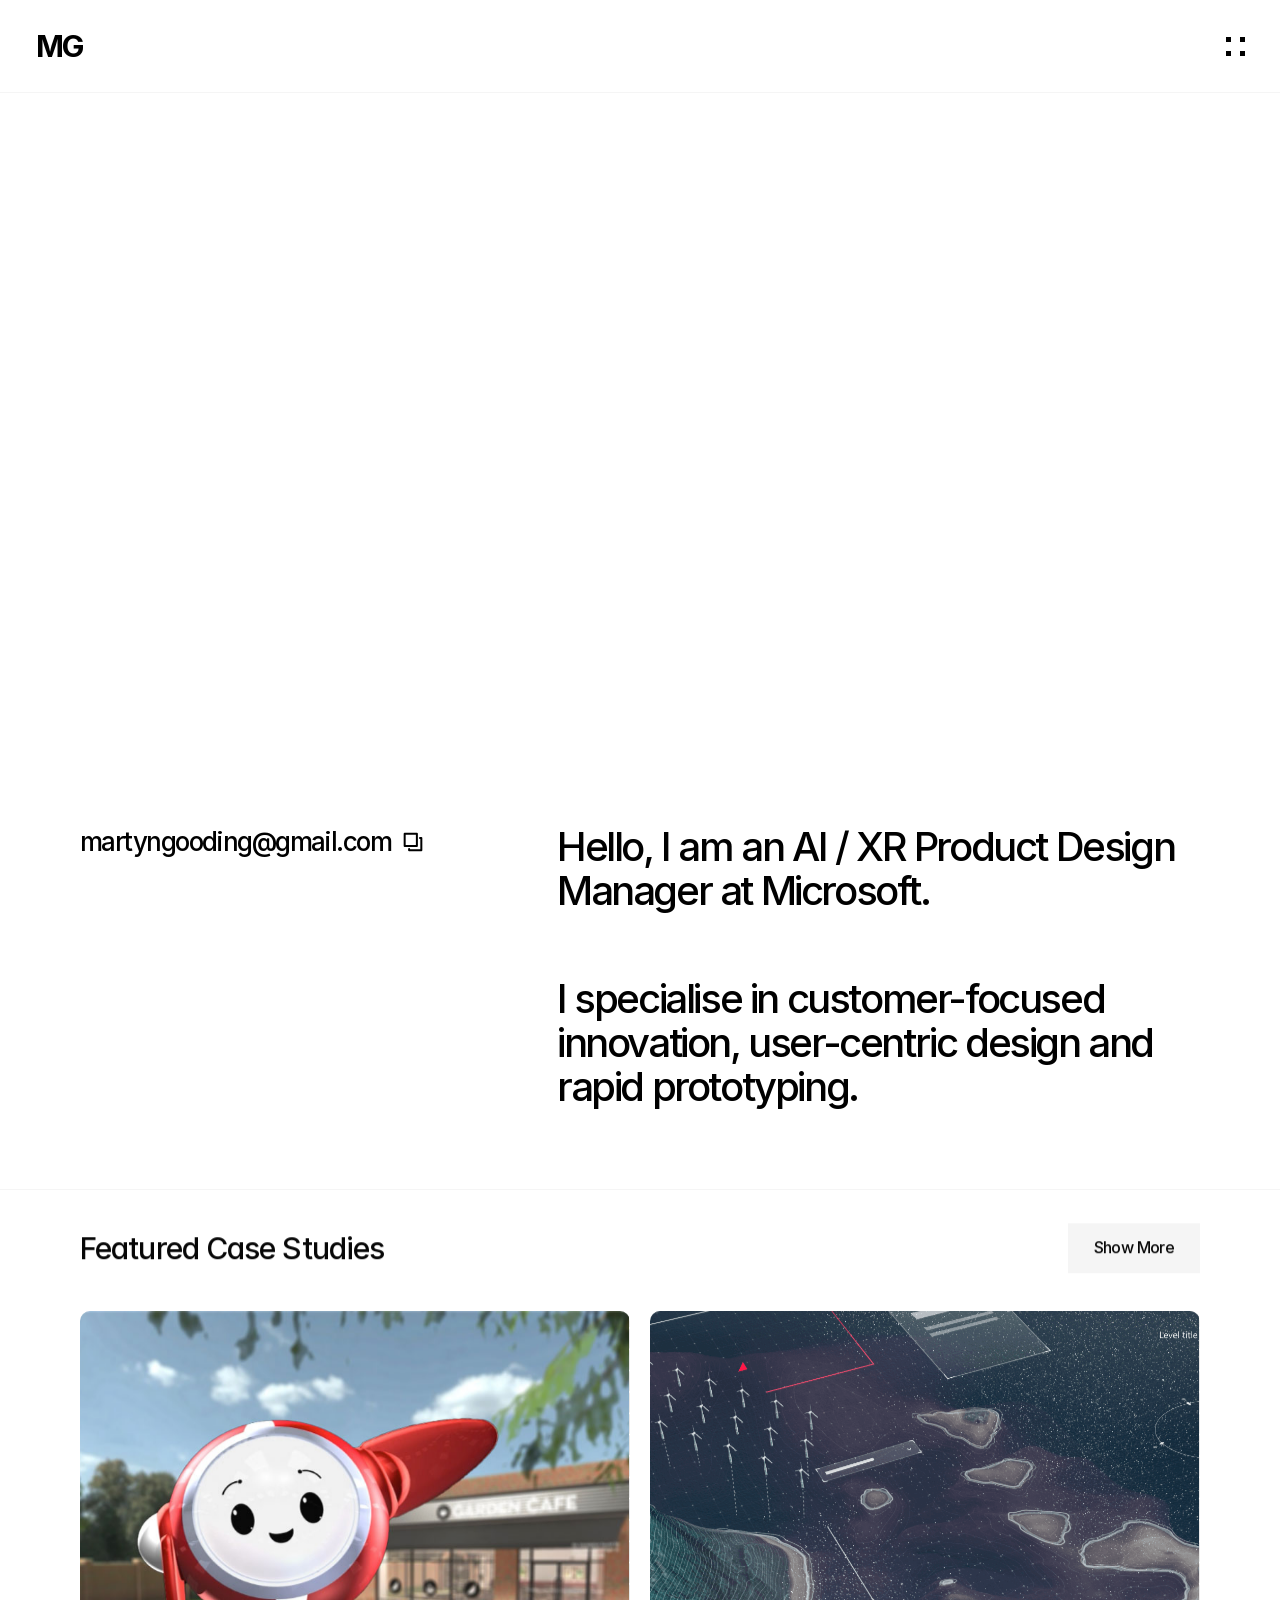
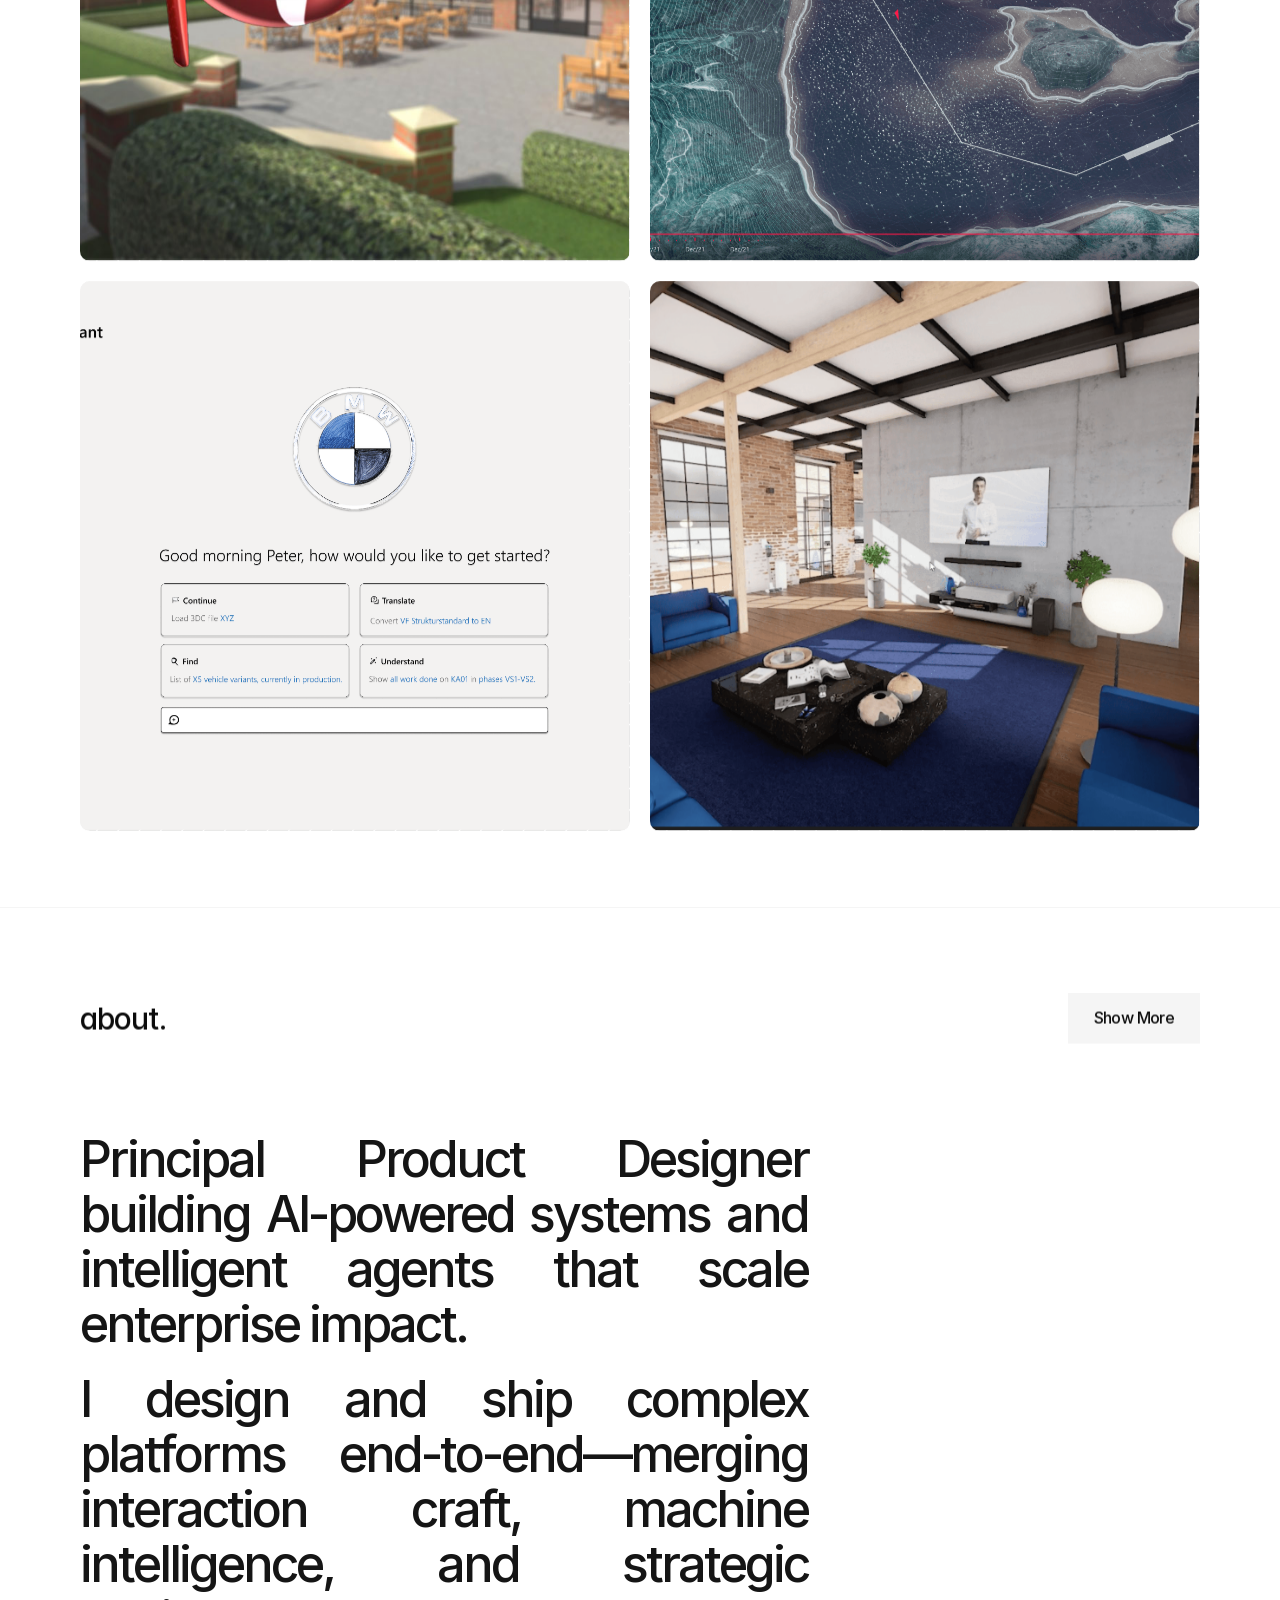
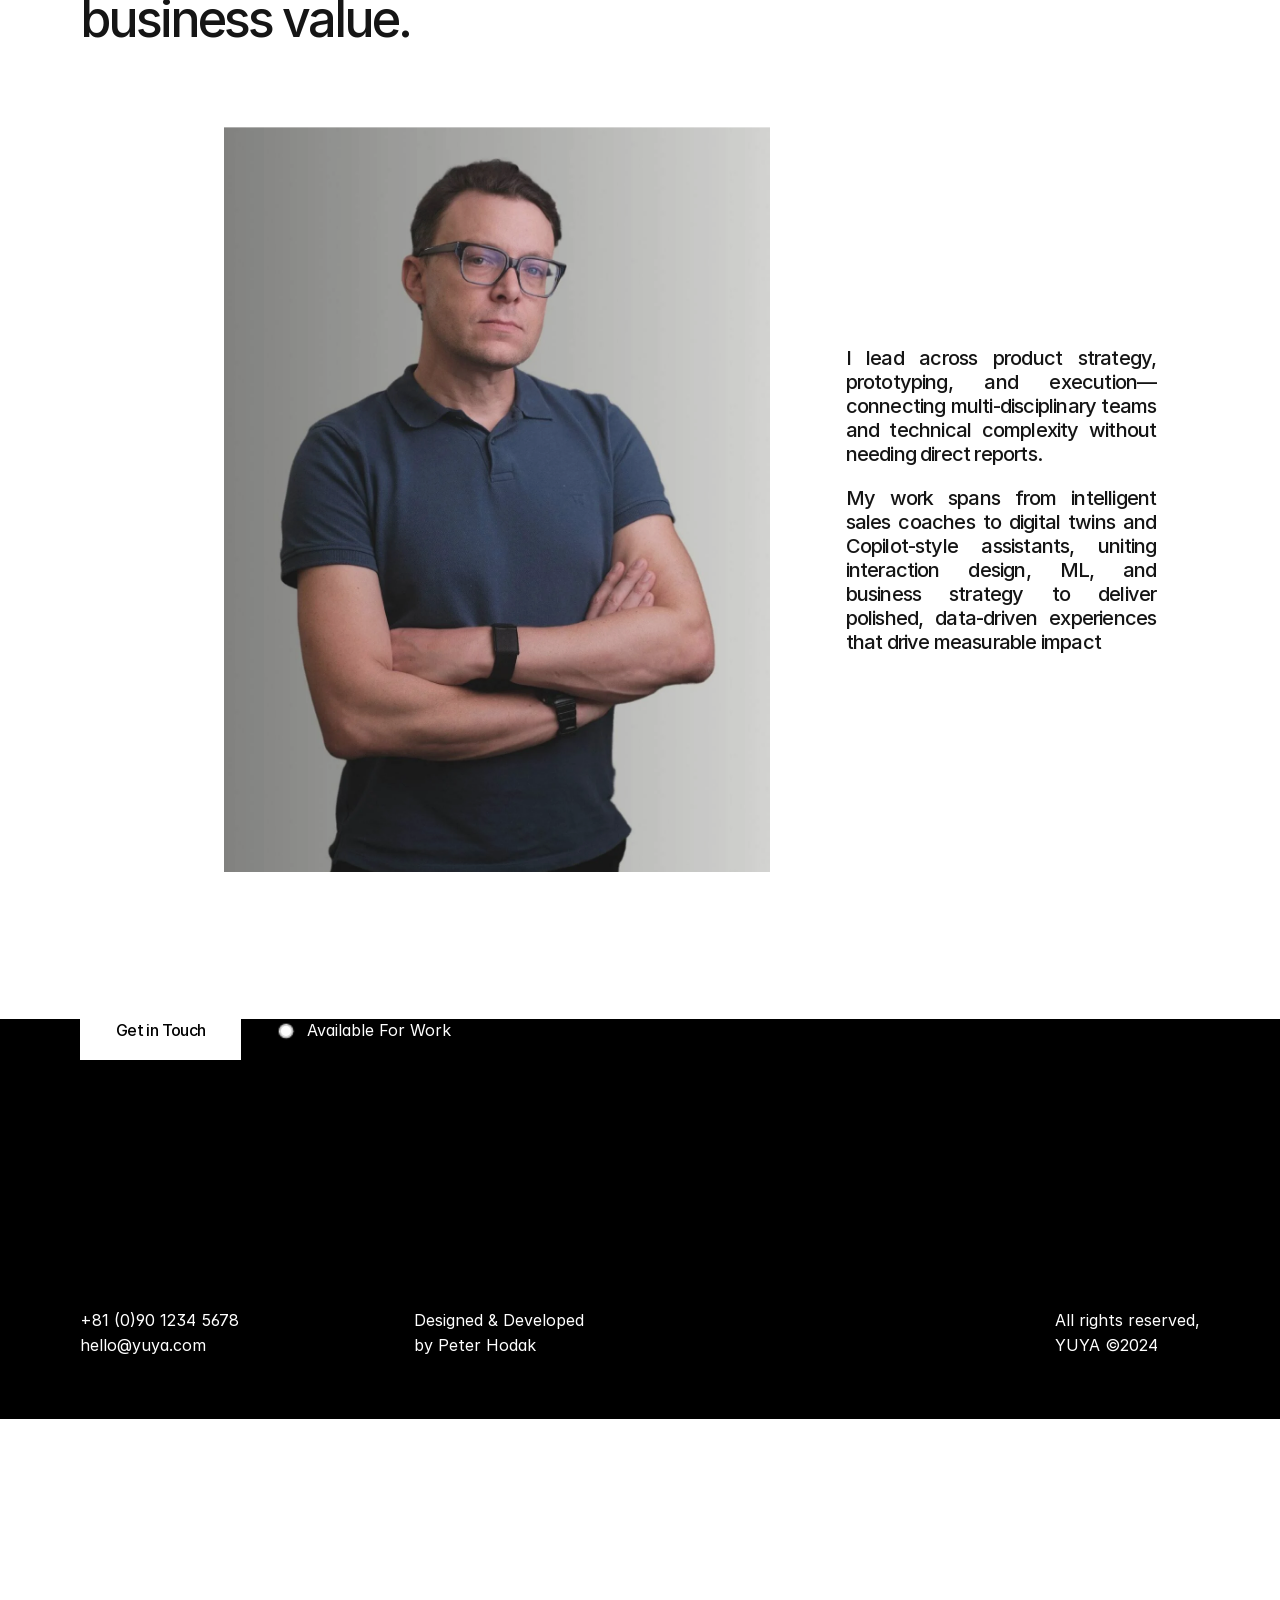
==== commit b089da7c: "Update site export: add BMW and Equinor case studies, refresh CCH/Coca-Cola and Samsung pages, fix n" ====
--- a/about/index.html
+++ b/about/index.html
@@ -1,16 +1,17 @@
-<!DOCTYPE html><!-- Made in Framer · framer.com ✨ --><!-- Published Jul 8, 2026, 7:55 PM UTC --><html lang="en" data-redirect-timezone="1"><head>
-  <script id="framexporter-file-protocol-shim">(function(){if(location.protocol!=="file:")return;var M={"/about":"about/index.html","/contact":"contact/index.html","/":"index.html","/works/aerospace-ai":"works/aerospace-ai/index.html","/works/coca-cola":"works/coca-cola/index.html","/works/dxb-ai":"works/dxb-ai/index.html","/works":"works/index.html","/works/samsung-lu":"works/samsung-lu/index.html"};function norm(p){p=(p||"").split("?")[0].split("#")[0];return p.replace(/\/+$/,"")||"/"}function targetFor(route){var r=norm(route);var rel=M[r];if(!rel)return null;try{return new URL(rel,location.href)}catch(e){return null}}function go(route,useHistory){var t=targetFor(route);if(!t)return false;if(t.href===location.href){if(useHistory){try{history.replaceState(null,"",route)}catch(e){}}return true}location.href=t.href;return true}function patchHistory(fn){return function(s,t,u){if(typeof u!=="string"||u.charAt(0)!=="/"||u.charAt(1)==="/")return fn.apply(history,arguments);var t=targetFor(u);if(!t)return fn.apply(history,arguments);if(t.href===location.href)return fn.call(history,s,t,u);location.href=t.href}}history.pushState=patchHistory(history.pushState);history.replaceState=patchHistory(history.replaceState);document.addEventListener("click",function(e){var a=e.target&&e.target.closest?e.target.closest("a[href]"):null;if(!a)return;var h=a.getAttribute("href");if(!h||h.charAt(0)!=="/"||h.charAt(1)==="/")return;e.preventDefault();go(h,false)},true);go("/",true)})();</script>
+<!DOCTYPE html><!-- Made in Framer · framer.com ✨ --><!-- Published Jul 9, 2026, 10:10 AM UTC --><html lang="en" data-redirect-timezone="1"><head>
+  <script id="framexporter-file-protocol-shim">(function(){if(location.protocol!=="file:")return;var M={"/about":"about/index.html","/contact":"contact/index.html","/":"index.html","/works/bmw":"works/bmw/index.html","/works/cch-digitaltwin":"works/cch-digitaltwin/index.html","/works/equinor":"works/equinor/index.html","/works":"works/index.html","/works/samsung-lu":"works/samsung-lu/index.html"};function norm(p){p=(p||"").split("?")[0].split("#")[0];return p.replace(/\/+$/,"")||"/"}function targetFor(route){var r=norm(route);var rel=M[r];if(!rel)return null;try{return new URL(rel,location.href)}catch(e){return null}}function go(route,useHistory){var t=targetFor(route);if(!t)return false;if(t.href===location.href){if(useHistory){try{history.replaceState(null,"",route)}catch(e){}}return true}location.href=t.href;return true}function patchHistory(fn){return function(s,t,u){if(typeof u!=="string"||u.charAt(0)!=="/"||u.charAt(1)==="/")return fn.apply(history,arguments);var t=targetFor(u);if(!t)return fn.apply(history,arguments);if(t.href===location.href)return fn.call(history,s,t,u);location.href=t.href}}history.pushState=patchHistory(history.pushState);history.replaceState=patchHistory(history.replaceState);document.addEventListener("click",function(e){var a=e.target&&e.target.closest?e.target.closest("a[href]"):null;if(!a)return;var h=a.getAttribute("href");if(!h||h.charAt(0)!=="/"||h.charAt(1)==="/")return;e.preventDefault();go(h,false)},true);go("/",true)})();</script>
   <script id="framexporter-framercms-shim">(function(){function sliceBuf(ab,rangeParam){var u8=new Uint8Array(ab),parts=rangeParam.split(","),total=0,i,p,from,to,chunk;for(i=0;i<parts.length;i++){p=parts[i].split("-");from=+p[0];to=+p[1]+1;total+=to-from;}var out=new Uint8Array(total),off=0;for(i=0;i<parts.length;i++){p=parts[i].split("-");from=+p[0];to=+p[1]+1;chunk=u8.subarray(from,to);out.set(chunk,off);off+=chunk.length;}return out.buffer;}function getUrl(input){if(typeof input==="string")return input;if(input&&typeof input.url==="string")return input.url;return null;}function parse(u){try{return new URL(u,location.href)}catch(e){return null;}}function fixPath(u){var s=u.toString();if(s.indexOf("/assets/assets/")>=0)return new URL(s.replace("/assets/assets/","/assets/"));if(s.indexOf("/cms/")>=0&&/\.framercms/i.test(s))return new URL(s.replace("/cms/","/assets/"));return u;}function needs(u){return u&&/\.framercms$/i.test(u.pathname)&&u.searchParams.has("range");}function strip(u){u=fixPath(u);var range=u.searchParams.get("range");u.searchParams.delete("range");return{clean:u.toString(),range:range};}function responseFromSlice(res,ab,range){var body=sliceBuf(ab,range);var h=new Headers(res.headers);h.delete("content-length");h.delete("content-range");return new Response(body,{status:200,statusText:res.statusText,headers:h});}var nativeFetch=window.fetch;if(!nativeFetch)return;function loadSlice(clean,range,init){return nativeFetch(clean,init).then(function(res){if(!res.ok)return res;return res.arrayBuffer().then(function(ab){return responseFromSlice(res,ab,range);});});}window.fetch=function(input,init){var url=getUrl(input);if(!url)return nativeFetch.apply(this,arguments);var u=parse(url);if(!needs(u))return nativeFetch.apply(this,arguments);var s=strip(u);return loadSlice(s.clean,s.range,init);};var XO=XMLHttpRequest.prototype.open,XS=XMLHttpRequest.prototype.send;XMLHttpRequest.prototype.open=function(m,url){this._feUrl=url;return XO.apply(this,arguments);};XMLHttpRequest.prototype.send=function(body){var url=this._feUrl;if(typeof url!=="string")return XS.apply(this,arguments);var u=parse(url);if(!needs(u))return XS.apply(this,arguments);var s=strip(u),xhr=this;loadSlice(s.clean,s.range).then(function(res){return res.arrayBuffer();}).then(function(ab){Object.defineProperty(xhr,"status",{value:200});Object.defineProperty(xhr,"readyState",{value:4});Object.defineProperty(xhr,"response",{value:ab});Object.defineProperty(xhr,"responseURL",{value:url});xhr.dispatchEvent(new Event("load"));xhr.dispatchEvent(new Event("loadend"));}).catch(function(){XS.call(xhr,body);});};})();</script>
-  <script id="framexporter-cdn-map" type="application/json">{"/assets/5A3Ce6C9YYmCjpQx9M4inSaKU.woff2":"fonts/5A3Ce6C9YYmCjpQx9M4inSaKU.woff2","/assets/Qx95Xyt0Ka3SGhinnbXIGpEIyP4.woff2":"fonts/Qx95Xyt0Ka3SGhinnbXIGpEIyP4.woff2","/assets/6mJuEAguuIuMog10gGvH5d3cl8.woff2":"fonts/6mJuEAguuIuMog10gGvH5d3cl8.woff2","/assets/xYYWaj7wCU5zSQH0eXvSaS19wo.woff2":"fonts/xYYWaj7wCU5zSQH0eXvSaS19wo.woff2","/assets/otTaNuNpVK4RbdlT7zDDdKvQBA.woff2":"fonts/otTaNuNpVK4RbdlT7zDDdKvQBA.woff2","/assets/d3tHnaQIAeqiE5hGcRw4mmgWYU.woff2":"fonts/d3tHnaQIAeqiE5hGcRw4mmgWYU.woff2","/assets/DolVirEGb34pEXEp8t8FQBSK4.woff2":"fonts/DolVirEGb34pEXEp8t8FQBSK4.woff2","/assets/DpPBYI0sL4fYLgAkX8KXOPVt7c.woff2":"fonts/DpPBYI0sL4fYLgAkX8KXOPVt7c.woff2","/assets/4RAEQdEOrcnDkhHiiCbJOw92Lk.woff2":"fonts/4RAEQdEOrcnDkhHiiCbJOw92Lk.woff2","/assets/1K3W8DizY3v4emK8Mb08YHxTbs.woff2":"fonts/1K3W8DizY3v4emK8Mb08YHxTbs.woff2","/assets/tUSCtfYVM1I1IchuyCwz9gDdQ.woff2":"fonts/tUSCtfYVM1I1IchuyCwz9gDdQ.woff2","/assets/VgYFWiwsAC5OYxAycRXXvhze58.woff2":"fonts/VgYFWiwsAC5OYxAycRXXvhze58.woff2","/assets/DXD0Q7LSl7HEvDzucnyLnGBHM.woff2":"fonts/DXD0Q7LSl7HEvDzucnyLnGBHM.woff2","/assets/GIryZETIX4IFypco5pYZONKhJIo.woff2":"fonts/GIryZETIX4IFypco5pYZONKhJIo.woff2","/assets/H89BbHkbHDzlxZzxi8uPzTsp90.woff2":"fonts/H89BbHkbHDzlxZzxi8uPzTsp90.woff2","/assets/u6gJwDuwB143kpNK1T1MDKDWkMc.woff2":"fonts/u6gJwDuwB143kpNK1T1MDKDWkMc.woff2","/assets/43sJ6MfOPh1LCJt46OvyDuSbA6o.woff2":"fonts/43sJ6MfOPh1LCJt46OvyDuSbA6o.woff2","/assets/wccHG0r4gBDAIRhfHiOlq6oEkqw.woff2":"fonts/wccHG0r4gBDAIRhfHiOlq6oEkqw.woff2","/assets/WZ367JPwf9bRW6LdTHN8rXgSjw.woff2":"fonts/WZ367JPwf9bRW6LdTHN8rXgSjw.woff2","/assets/QxmhnWTzLtyjIiZcfaLIJ8EFBXU.woff2":"fonts/QxmhnWTzLtyjIiZcfaLIJ8EFBXU.woff2","/assets/2A4Xx7CngadFGlVV4xrO06OBHY.woff2":"fonts/2A4Xx7CngadFGlVV4xrO06OBHY.woff2","/assets/khkJkwSL66WFg8SX6Wa726c.woff2":"fonts/khkJkwSL66WFg8SX6Wa726c.woff2","/assets/0E7IMbDzcGABpBwwqNEt60wU0w.woff2":"fonts/0E7IMbDzcGABpBwwqNEt60wU0w.woff2","/assets/NTJ0nQgIF0gcDelS14zQ9NR9Q.woff2":"fonts/NTJ0nQgIF0gcDelS14zQ9NR9Q.woff2","/assets/QrcNhgEPfRl0LS8qz5Ln8olanl8.woff2":"fonts/QrcNhgEPfRl0LS8qz5Ln8olanl8.woff2","/assets/JEXmejW8mXOYMtt0hyRg811kHac.woff2":"fonts/JEXmejW8mXOYMtt0hyRg811kHac.woff2","/assets/ksvR4VsLksjpSwnC2fPgHRNMw.woff2":"fonts/ksvR4VsLksjpSwnC2fPgHRNMw.woff2","/assets/uy9s0iWuxiNnVt8EpTI3gzohpwo.woff2":"fonts/uy9s0iWuxiNnVt8EpTI3gzohpwo.woff2","/assets/05KsVHGDmqXSBXM4yRZ65P8i0s.woff2":"fonts/05KsVHGDmqXSBXM4yRZ65P8i0s.woff2","/assets/ky8ovPukK4dJ1Pxq74qGhOqCYI.woff2":"fonts/ky8ovPukK4dJ1Pxq74qGhOqCYI.woff2","/assets/vvNSqIj42qeQ2bvCRBIWKHscrc.woff2":"fonts/vvNSqIj42qeQ2bvCRBIWKHscrc.woff2","/assets/3ZmXbBKToJifDV9gwcifVd1tEY.woff2":"fonts/3ZmXbBKToJifDV9gwcifVd1tEY.woff2","/assets/FNfhX3dt4ChuLJq2PwdlxHO7PU.woff2":"fonts/FNfhX3dt4ChuLJq2PwdlxHO7PU.woff2","/assets/g0c8vEViiXNlKAgI4Ymmk3Ig.woff2":"fonts/g0c8vEViiXNlKAgI4Ymmk3Ig.woff2","/assets/efTfQcBJ53kM2pB1hezSZ3RDUFs.woff2":"fonts/efTfQcBJ53kM2pB1hezSZ3RDUFs.woff2","/assets/hyOgCu0Xnghbimh0pE8QTvtt2AU.woff2":"fonts/hyOgCu0Xnghbimh0pE8QTvtt2AU.woff2","/assets/NeGmSOXrPBfEFIy5YZeHq17LEDA.woff2":"fonts/NeGmSOXrPBfEFIy5YZeHq17LEDA.woff2","/assets/oYaAX5himiTPYuN8vLWnqBbfD2s.woff2":"fonts/oYaAX5himiTPYuN8vLWnqBbfD2s.woff2","/assets/lEJLP4R0yuCaMCjSXYHtJw72M.woff2":"fonts/lEJLP4R0yuCaMCjSXYHtJw72M.woff2","/assets/cRJyLNuTJR5jbyKzGi33wU9cqIQ.woff2":"fonts/cRJyLNuTJR5jbyKzGi33wU9cqIQ.woff2","/assets/1ZFS7N918ojhhd0nQWdj3jz4w.woff2":"fonts/1ZFS7N918ojhhd0nQWdj3jz4w.woff2","/assets/A0Wcc7NgXMjUuFdquHDrIZpzZw0.woff2":"fonts/A0Wcc7NgXMjUuFdquHDrIZpzZw0.woff2","/assets/vxBnBhH8768IFAXAb4Qf6wQHKs.woff2":"fonts/vxBnBhH8768IFAXAb4Qf6wQHKs.woff2","/assets/zSsEuoJdh8mcFVk976C05ZfQr8.woff2":"fonts/zSsEuoJdh8mcFVk976C05ZfQr8.woff2","/assets/b8ezwLrN7h2AUoPEENcsTMVJ0.woff2":"fonts/b8ezwLrN7h2AUoPEENcsTMVJ0.woff2","/assets/mvNEIBLyHbscgHtwfsByjXUz3XY.woff2":"fonts/mvNEIBLyHbscgHtwfsByjXUz3XY.woff2","/assets/6FI2EneKzM3qBy5foOZXey7coCA.woff2":"fonts/6FI2EneKzM3qBy5foOZXey7coCA.woff2","/assets/qrVgiXNd6RuQjETYQiVQ9nqCk.woff2":"fonts/qrVgiXNd6RuQjETYQiVQ9nqCk.woff2","/assets/NHHeAKJVP0ZWHk5YZnQQChIsBM.woff2":"fonts/NHHeAKJVP0ZWHk5YZnQQChIsBM.woff2","/assets/5vvr9Vy74if2I6bQbJvbw7SY1pQ.woff2":"fonts/5vvr9Vy74if2I6bQbJvbw7SY1pQ.woff2","/assets/EOr0mi4hNtlgWNn9if640EZzXCo.woff2":"fonts/EOr0mi4hNtlgWNn9if640EZzXCo.woff2","/assets/Y9k9QrlZAqio88Klkmbd8VoMQc.woff2":"fonts/Y9k9QrlZAqio88Klkmbd8VoMQc.woff2","/assets/OYrD2tBIBPvoJXiIHnLoOXnY9M.woff2":"fonts/OYrD2tBIBPvoJXiIHnLoOXnY9M.woff2","/assets/JeYwfuaPfZHQhEG8U5gtPDZ7WQ.woff2":"fonts/JeYwfuaPfZHQhEG8U5gtPDZ7WQ.woff2","/assets/vQyevYAyHtARFwPqUzQGpnDs.woff2":"fonts/vQyevYAyHtARFwPqUzQGpnDs.woff2","/assets/b6Y37FthZeALduNqHicBT6FutY.woff2":"fonts/b6Y37FthZeALduNqHicBT6FutY.woff2","/images/KgCKAN78DWLgvAgK3CxWe7ylK9o.png":"images/KgCKAN78DWLgvAgK3CxWe7ylK9o.png","/images/KgCKAN78DWLgvAgK3CxWe7ylK9o":"images/KgCKAN78DWLgvAgK3CxWe7ylK9o.png","/images/cmIuyZbvGXvbeI3KrZlAVmPyXk.png":"images/cmIuyZbvGXvbeI3KrZlAVmPyXk.png","/images/cmIuyZbvGXvbeI3KrZlAVmPyXk":"images/cmIuyZbvGXvbeI3KrZlAVmPyXk.png","/images/csaSuIet1LU8yJrkuaQ2NV3ngYw.png":"images/csaSuIet1LU8yJrkuaQ2NV3ngYw.png","/images/csaSuIet1LU8yJrkuaQ2NV3ngYw":"images/csaSuIet1LU8yJrkuaQ2NV3ngYw.png","/images/AqB43QtZJGX18cPnVLx27RjcU.png":"images/AqB43QtZJGX18cPnVLx27RjcU.png","/images/AqB43QtZJGX18cPnVLx27RjcU":"images/AqB43QtZJGX18cPnVLx27RjcU.png","/assets/CfMzU8w2e7tHgF4T4rATMPuWosA.woff2":"fonts/CfMzU8w2e7tHgF4T4rATMPuWosA.woff2","/assets/867QObYax8ANsfX4TGEVU9YiCM.woff2":"fonts/867QObYax8ANsfX4TGEVU9YiCM.woff2","/assets/Oyn2ZbENFdnW7mt2Lzjk1h9Zb9k.woff2":"fonts/Oyn2ZbENFdnW7mt2Lzjk1h9Zb9k.woff2","/assets/cdAe8hgZ1cMyLu9g005pAW3xMo.woff2":"fonts/cdAe8hgZ1cMyLu9g005pAW3xMo.woff2","/assets/DOfvtmE1UplCq161m6Hj8CSQYg.woff2":"fonts/DOfvtmE1UplCq161m6Hj8CSQYg.woff2","/assets/vFzuJY0c65av44uhEKB6vyjFMg.woff2":"fonts/vFzuJY0c65av44uhEKB6vyjFMg.woff2","/assets/tKtBcDnBMevsEEJKdNGhhkLzYo.woff2":"fonts/tKtBcDnBMevsEEJKdNGhhkLzYo.woff2","/images/WDImWMoSvqgQtnh9zNy7Fj5aI.jpeg":"images/WDImWMoSvqgQtnh9zNy7Fj5aI.jpeg","/images/WDImWMoSvqgQtnh9zNy7Fj5aI":"images/WDImWMoSvqgQtnh9zNy7Fj5aI.jpeg","/images/5ptRykDPXsA3G0viLbIJLBG2I.svg":"images/5ptRykDPXsA3G0viLbIJLBG2I.svg","/images/5ptRykDPXsA3G0viLbIJLBG2I":"images/5ptRykDPXsA3G0viLbIJLBG2I.svg","/images/zwIWhbdgQXRwHa5sCxm0vU1E1xM.svg":"images/zwIWhbdgQXRwHa5sCxm0vU1E1xM.svg","/images/zwIWhbdgQXRwHa5sCxm0vU1E1xM":"images/zwIWhbdgQXRwHa5sCxm0vU1E1xM.svg","/images/sMikj3o7KtJ15dQjBNZE2LXH8.svg":"images/sMikj3o7KtJ15dQjBNZE2LXH8.svg","/images/sMikj3o7KtJ15dQjBNZE2LXH8":"images/sMikj3o7KtJ15dQjBNZE2LXH8.svg","/images/vGbZ9NqqXCatpLzcHNfoRZiGPQE.svg":"images/vGbZ9NqqXCatpLzcHNfoRZiGPQE.svg","/images/vGbZ9NqqXCatpLzcHNfoRZiGPQE":"images/vGbZ9NqqXCatpLzcHNfoRZiGPQE.svg","/images/w8L6nh6vOOW1ydbryjucHkTZfPI.svg":"images/w8L6nh6vOOW1ydbryjucHkTZfPI.svg","/images/w8L6nh6vOOW1ydbryjucHkTZfPI":"images/w8L6nh6vOOW1ydbryjucHkTZfPI.svg","/images/gRGMuorkPcsUMtbaeoyTUUzlZLo.svg":"images/gRGMuorkPcsUMtbaeoyTUUzlZLo.svg","/images/gRGMuorkPcsUMtbaeoyTUUzlZLo":"images/gRGMuorkPcsUMtbaeoyTUUzlZLo.svg","/images/XtsU0wisGzN85jei7k4J6dlmfZI.jpeg":"images/XtsU0wisGzN85jei7k4J6dlmfZI.jpeg","/images/XtsU0wisGzN85jei7k4J6dlmfZI":"images/XtsU0wisGzN85jei7k4J6dlmfZI.jpeg","/images/YR26TNo3hsv0t4LlvIJsYAezJg.png":"images/YR26TNo3hsv0t4LlvIJsYAezJg.png","/images/YR26TNo3hsv0t4LlvIJsYAezJg":"images/YR26TNo3hsv0t4LlvIJsYAezJg.png","/images/fqfdzoFm1rEl96f8j7EZork83A.png":"images/fqfdzoFm1rEl96f8j7EZork83A.png","/images/fqfdzoFm1rEl96f8j7EZork83A":"images/fqfdzoFm1rEl96f8j7EZork83A.png","/images/zlrzw47Wu3xmuPXO92W0c6fFro.png":"images/zlrzw47Wu3xmuPXO92W0c6fFro.png","/images/zlrzw47Wu3xmuPXO92W0c6fFro":"images/zlrzw47Wu3xmuPXO92W0c6fFro.png","/images/1zCJ2OVPwvaduny7wG5Gmg.png":"images/1zCJ2OVPwvaduny7wG5Gmg.png","/images/1zCJ2OVPwvaduny7wG5Gmg":"images/1zCJ2OVPwvaduny7wG5Gmg.png","/images/WPZ4NoP3dSy6pxG9FcIZyXEEYsY.png":"images/WPZ4NoP3dSy6pxG9FcIZyXEEYsY.png","/images/WPZ4NoP3dSy6pxG9FcIZyXEEYsY":"images/WPZ4NoP3dSy6pxG9FcIZyXEEYsY.png","/images/N8VZoPwo16xgLzuKcdl1LpWt41Q.png":"images/N8VZoPwo16xgLzuKcdl1LpWt41Q.png","/images/N8VZoPwo16xgLzuKcdl1LpWt41Q":"images/N8VZoPwo16xgLzuKcdl1LpWt41Q.png","/images/hwCorDTdbm041GrrY0cWU2HmM.png":"images/hwCorDTdbm041GrrY0cWU2HmM.png","/images/hwCorDTdbm041GrrY0cWU2HmM":"images/hwCorDTdbm041GrrY0cWU2HmM.png","/images/Zmc1HWX7mAtdYWWkfFRkBw4ECc.png":"images/Zmc1HWX7mAtdYWWkfFRkBw4ECc.png","/images/Zmc1HWX7mAtdYWWkfFRkBw4ECc":"images/Zmc1HWX7mAtdYWWkfFRkBw4ECc.png","/images/ngA0IzpmuKrDed0tNwyliU914.png":"images/ngA0IzpmuKrDed0tNwyliU914.png","/images/ngA0IzpmuKrDed0tNwyliU914":"images/ngA0IzpmuKrDed0tNwyliU914.png","/images/yp9spvRnbG944w7BKKFfEini0JM.jpeg":"images/yp9spvRnbG944w7BKKFfEini0JM.jpeg","/images/yp9spvRnbG944w7BKKFfEini0JM":"images/yp9spvRnbG944w7BKKFfEini0JM.jpeg","/images/rovPJPLKP4jd9wguHxjL8KQc.jpeg":"images/rovPJPLKP4jd9wguHxjL8KQc.jpeg","/images/rovPJPLKP4jd9wguHxjL8KQc":"images/rovPJPLKP4jd9wguHxjL8KQc.jpeg","/images/aRY6nEt12sS7pyAYJnFvzTFIq9E.jpeg":"images/aRY6nEt12sS7pyAYJnFvzTFIq9E.jpeg","/images/aRY6nEt12sS7pyAYJnFvzTFIq9E":"images/aRY6nEt12sS7pyAYJnFvzTFIq9E.jpeg","/images/LwtyNHNtAusxMOlNyPqzKZW0mxE.jpeg":"images/LwtyNHNtAusxMOlNyPqzKZW0mxE.jpeg","/images/LwtyNHNtAusxMOlNyPqzKZW0mxE":"images/LwtyNHNtAusxMOlNyPqzKZW0mxE.jpeg","/images/LzFzmWf4OcpqQzczZ4ohKEFO5c.jpeg":"images/LzFzmWf4OcpqQzczZ4ohKEFO5c.jpeg","/images/LzFzmWf4OcpqQzczZ4ohKEFO5c":"images/LzFzmWf4OcpqQzczZ4ohKEFO5c.jpeg","/images/YyV2ACnpUMetSsrUjbzR9qQzWE.jpeg":"images/YyV2ACnpUMetSsrUjbzR9qQzWE.jpeg","/images/YyV2ACnpUMetSsrUjbzR9qQzWE":"images/YyV2ACnpUMetSsrUjbzR9qQzWE.jpeg","/images/WWfilRyzBVsbahJD1HrnyuFlng.jpeg":"images/WWfilRyzBVsbahJD1HrnyuFlng.jpeg","/images/WWfilRyzBVsbahJD1HrnyuFlng":"images/WWfilRyzBVsbahJD1HrnyuFlng.jpeg","/images/fZrRE6jNvSg4gqScYLN5JyRBpY.jpeg":"images/fZrRE6jNvSg4gqScYLN5JyRBpY.jpeg","/images/fZrRE6jNvSg4gqScYLN5JyRBpY":"images/fZrRE6jNvSg4gqScYLN5JyRBpY.jpeg","/images/RqNmi0Pz9c376oZhuA7p0KPQm8.jpeg":"images/RqNmi0Pz9c376oZhuA7p0KPQm8.jpeg","/images/RqNmi0Pz9c376oZhuA7p0KPQm8":"images/RqNmi0Pz9c376oZhuA7p0KPQm8.jpeg","/images/KZEmEMVkReOYNiaU96TsdSGPM0.jpeg":"images/KZEmEMVkReOYNiaU96TsdSGPM0.jpeg","/images/KZEmEMVkReOYNiaU96TsdSGPM0":"images/KZEmEMVkReOYNiaU96TsdSGPM0.jpeg","/images/0looytLa3DbevHtzVOdQ6p0ipYY.jpeg":"images/0looytLa3DbevHtzVOdQ6p0ipYY.jpeg","/images/0looytLa3DbevHtzVOdQ6p0ipYY":"images/0looytLa3DbevHtzVOdQ6p0ipYY.jpeg","/images/M7xMV50MaYNHS0HHVXtOpLO22KA.jpeg":"images/M7xMV50MaYNHS0HHVXtOpLO22KA.jpeg","/images/M7xMV50MaYNHS0HHVXtOpLO22KA":"images/M7xMV50MaYNHS0HHVXtOpLO22KA.jpeg","/images/k2ZS06msq1jNErklwOzACirqdU.jpeg":"images/k2ZS06msq1jNErklwOzACirqdU.jpeg","/images/k2ZS06msq1jNErklwOzACirqdU":"images/k2ZS06msq1jNErklwOzACirqdU.jpeg","/images/sL4a4afMk1NlOkVzoXmYaTL2Zc.jpeg":"images/sL4a4afMk1NlOkVzoXmYaTL2Zc.jpeg","/images/sL4a4afMk1NlOkVzoXmYaTL2Zc":"images/sL4a4afMk1NlOkVzoXmYaTL2Zc.jpeg","/images/0LVsuVzdIGRz7zTAxTF4jhEKro.jpg":"images/0LVsuVzdIGRz7zTAxTF4jhEKro.jpg","/images/0LVsuVzdIGRz7zTAxTF4jhEKro":"images/0LVsuVzdIGRz7zTAxTF4jhEKro.jpg","/images/zVi59EASahTVzUXQTnDSBiJ8kLw.png":"images/zVi59EASahTVzUXQTnDSBiJ8kLw.png","/images/zVi59EASahTVzUXQTnDSBiJ8kLw":"images/zVi59EASahTVzUXQTnDSBiJ8kLw.png","/images/FejZnmmIuuCkxm3HRslxysgbw.png":"images/FejZnmmIuuCkxm3HRslxysgbw.png","/images/FejZnmmIuuCkxm3HRslxysgbw":"images/FejZnmmIuuCkxm3HRslxysgbw.png","/images/Tks8MH70jLQ4XrgI37YbROVFS8.png":"images/Tks8MH70jLQ4XrgI37YbROVFS8.png","/images/Tks8MH70jLQ4XrgI37YbROVFS8":"images/Tks8MH70jLQ4XrgI37YbROVFS8.png","/images/4Ui9SUgJXUMaDoXNLYwCPjZUMM.png":"images/4Ui9SUgJXUMaDoXNLYwCPjZUMM.png","/images/4Ui9SUgJXUMaDoXNLYwCPjZUMM":"images/4Ui9SUgJXUMaDoXNLYwCPjZUMM.png","/images/GhTMP47lFwBeaV6xTD1n3d7eHQ.gif":"images/GhTMP47lFwBeaV6xTD1n3d7eHQ.gif","/images/GhTMP47lFwBeaV6xTD1n3d7eHQ":"images/GhTMP47lFwBeaV6xTD1n3d7eHQ.gif","/images/dxQy8zBMPyYQHyeUgmzacgs10E.gif":"images/dxQy8zBMPyYQHyeUgmzacgs10E.gif","/images/dxQy8zBMPyYQHyeUgmzacgs10E":"images/dxQy8zBMPyYQHyeUgmzacgs10E.gif","/images/hlUM38MpsIxm4d5DGv9bxImc0.gif":"images/hlUM38MpsIxm4d5DGv9bxImc0.gif","/images/hlUM38MpsIxm4d5DGv9bxImc0":"images/hlUM38MpsIxm4d5DGv9bxImc0.gif","/images/6HTbCKoW9mcBWgcDR4bz4RCzw3I.gif":"images/6HTbCKoW9mcBWgcDR4bz4RCzw3I.gif","/images/6HTbCKoW9mcBWgcDR4bz4RCzw3I":"images/6HTbCKoW9mcBWgcDR4bz4RCzw3I.gif","/images/4FlITkd7fX1RkNAUBxePZum9GA.gif":"images/4FlITkd7fX1RkNAUBxePZum9GA.gif","/images/4FlITkd7fX1RkNAUBxePZum9GA":"images/4FlITkd7fX1RkNAUBxePZum9GA.gif","/images/ODVvEPYdFMmS3Cy8LM9vURPqVY.png":"images/ODVvEPYdFMmS3Cy8LM9vURPqVY.png","/images/ODVvEPYdFMmS3Cy8LM9vURPqVY":"images/ODVvEPYdFMmS3Cy8LM9vURPqVY.png","/images/1nNWYteqveMOLBrM6v7xLeNEQ8w.png":"images/1nNWYteqveMOLBrM6v7xLeNEQ8w.png","/images/1nNWYteqveMOLBrM6v7xLeNEQ8w":"images/1nNWYteqveMOLBrM6v7xLeNEQ8w.png","/images/gMIYSgz6JTFZzKiq7J7Rl1O6E.png":"images/gMIYSgz6JTFZzKiq7J7Rl1O6E.png","/images/gMIYSgz6JTFZzKiq7J7Rl1O6E":"images/gMIYSgz6JTFZzKiq7J7Rl1O6E.png","/images/PZjosS0DBIUA4MjU0orVmaGtM.png":"images/PZjosS0DBIUA4MjU0orVmaGtM.png","/images/PZjosS0DBIUA4MjU0orVmaGtM":"images/PZjosS0DBIUA4MjU0orVmaGtM.png","/images/4jgK0qFNye35RpGaumArZcb5uHg.png":"images/4jgK0qFNye35RpGaumArZcb5uHg.png","/images/4jgK0qFNye35RpGaumArZcb5uHg":"images/4jgK0qFNye35RpGaumArZcb5uHg.png","/images/uk3h0Rn8JTrW7zpafBJ4i7RnBQ.png":"images/uk3h0Rn8JTrW7zpafBJ4i7RnBQ.png","/images/uk3h0Rn8JTrW7zpafBJ4i7RnBQ":"images/uk3h0Rn8JTrW7zpafBJ4i7RnBQ.png","/images/hIcNuFbG0T9izDtITxgq780WU0.png":"images/hIcNuFbG0T9izDtITxgq780WU0.png","/images/hIcNuFbG0T9izDtITxgq780WU0":"images/hIcNuFbG0T9izDtITxgq780WU0.png","/images/myxOIwaSPzYNSuuks8WgnHg8Ao.png":"images/myxOIwaSPzYNSuuks8WgnHg8Ao.png","/images/myxOIwaSPzYNSuuks8WgnHg8Ao":"images/myxOIwaSPzYNSuuks8WgnHg8Ao.png","/images/pGiXYozQ3mE4cilNOItfe2L2fUA.svg":"images/pGiXYozQ3mE4cilNOItfe2L2fUA.svg","/images/pGiXYozQ3mE4cilNOItfe2L2fUA":"images/pGiXYozQ3mE4cilNOItfe2L2fUA.svg","/third-party-assets/fontshare/":"assets/fontshare.bin","/assets/MLWPbW1dUQawJLhhun3dBwpgJak.mp4":"images/MLWPbW1dUQawJLhhun3dBwpgJak.mp4","/images/5ILRvlYXf72kHSVHqpa3snGzjU.jpg":"images/5ILRvlYXf72kHSVHqpa3snGzjU.jpg","/images/5ILRvlYXf72kHSVHqpa3snGzjU":"images/5ILRvlYXf72kHSVHqpa3snGzjU.jpg","/assets/6enYvhyNcx6wXO02Q1HGMKi1j1o.mp4":"images/6enYvhyNcx6wXO02Q1HGMKi1j1o.mp4","/images/aNMPHlWUh96D62FMVTzhtgFqRY.webp":"images/aNMPHlWUh96D62FMVTzhtgFqRY.webp","/images/aNMPHlWUh96D62FMVTzhtgFqRY":"images/aNMPHlWUh96D62FMVTzhtgFqRY.webp","/modules/oY68lWWT7Yl0ZZRBnRXa/G81kwiPDJpAhWPe8HyFi/qf2lb9g2f.js":"assets/qf2lb9g2f.js","/assets/KgCKAN78DWLgvAgK3CxWe7ylK9o.png":"images/KgCKAN78DWLgvAgK3CxWe7ylK9o_134.png","/assets/AqB43QtZJGX18cPnVLx27RjcU.png":"images/AqB43QtZJGX18cPnVLx27RjcU_135.png","/images/cijsNVn2b5of4pwrm84Fjvj7K4M.png":"images/cijsNVn2b5of4pwrm84Fjvj7K4M.png","/images/cijsNVn2b5of4pwrm84Fjvj7K4M":"images/cijsNVn2b5of4pwrm84Fjvj7K4M.png","/images/UG0WEOdYvGUDjMS51MeTCedOAIU.jpeg":"images/UG0WEOdYvGUDjMS51MeTCedOAIU.jpeg","/images/UG0WEOdYvGUDjMS51MeTCedOAIU":"images/UG0WEOdYvGUDjMS51MeTCedOAIU.jpeg","/images/NEwgfH5fwdTxpZXcwMR6WE485w0.jpeg":"images/NEwgfH5fwdTxpZXcwMR6WE485w0.jpeg","/images/NEwgfH5fwdTxpZXcwMR6WE485w0":"images/NEwgfH5fwdTxpZXcwMR6WE485w0.jpeg","/images/OcHKKGQEEScwyBI4pT8KEMvofaM.png":"images/OcHKKGQEEScwyBI4pT8KEMvofaM.png","/images/OcHKKGQEEScwyBI4pT8KEMvofaM":"images/OcHKKGQEEScwyBI4pT8KEMvofaM.png","/images/uvesRWZDkKhmHmp0NSXIztndQ4.png":"images/uvesRWZDkKhmHmp0NSXIztndQ4.png","/images/uvesRWZDkKhmHmp0NSXIztndQ4":"images/uvesRWZDkKhmHmp0NSXIztndQ4.png","/images/6tTbkXggWgQCAJ4DO2QEdXXmgM.svg":"images/6tTbkXggWgQCAJ4DO2QEdXXmgM.svg","/images/6tTbkXggWgQCAJ4DO2QEdXXmgM":"images/6tTbkXggWgQCAJ4DO2QEdXXmgM.svg","/images/11KSGbIZoRSg4pjdnUoif6MKHI.svg":"images/11KSGbIZoRSg4pjdnUoif6MKHI.svg","/images/11KSGbIZoRSg4pjdnUoif6MKHI":"images/11KSGbIZoRSg4pjdnUoif6MKHI.svg","/cms/oY68lWWT7Yl0ZZRBnRXa/G81kwiPDJpAhWPe8HyFi/qf2lb9g2f-indexes-default-0.framercms":"assets/qf2lb9g2f-indexes-default-0.framercms","/cms/oY68lWWT7Yl0ZZRBnRXa/G81kwiPDJpAhWPe8HyFi/qf2lb9g2f-chunk-default-0.framercms":"assets/qf2lb9g2f-chunk-default-0.framercms"}</script>
+  <script id="framexporter-cdn-map" type="application/json">{"/images/6tTbkXggWgQCAJ4DO2QEdXXmgM.svg":"images/6tTbkXggWgQCAJ4DO2QEdXXmgM.svg","/images/6tTbkXggWgQCAJ4DO2QEdXXmgM":"images/6tTbkXggWgQCAJ4DO2QEdXXmgM.svg","/images/11KSGbIZoRSg4pjdnUoif6MKHI.svg":"images/11KSGbIZoRSg4pjdnUoif6MKHI.svg","/images/11KSGbIZoRSg4pjdnUoif6MKHI":"images/11KSGbIZoRSg4pjdnUoif6MKHI.svg","/assets/5A3Ce6C9YYmCjpQx9M4inSaKU.woff2":"fonts/5A3Ce6C9YYmCjpQx9M4inSaKU.woff2","/assets/Qx95Xyt0Ka3SGhinnbXIGpEIyP4.woff2":"fonts/Qx95Xyt0Ka3SGhinnbXIGpEIyP4.woff2","/assets/6mJuEAguuIuMog10gGvH5d3cl8.woff2":"fonts/6mJuEAguuIuMog10gGvH5d3cl8.woff2","/assets/xYYWaj7wCU5zSQH0eXvSaS19wo.woff2":"fonts/xYYWaj7wCU5zSQH0eXvSaS19wo.woff2","/assets/otTaNuNpVK4RbdlT7zDDdKvQBA.woff2":"fonts/otTaNuNpVK4RbdlT7zDDdKvQBA.woff2","/assets/d3tHnaQIAeqiE5hGcRw4mmgWYU.woff2":"fonts/d3tHnaQIAeqiE5hGcRw4mmgWYU.woff2","/assets/DolVirEGb34pEXEp8t8FQBSK4.woff2":"fonts/DolVirEGb34pEXEp8t8FQBSK4.woff2","/assets/DpPBYI0sL4fYLgAkX8KXOPVt7c.woff2":"fonts/DpPBYI0sL4fYLgAkX8KXOPVt7c.woff2","/assets/4RAEQdEOrcnDkhHiiCbJOw92Lk.woff2":"fonts/4RAEQdEOrcnDkhHiiCbJOw92Lk.woff2","/assets/1K3W8DizY3v4emK8Mb08YHxTbs.woff2":"fonts/1K3W8DizY3v4emK8Mb08YHxTbs.woff2","/assets/tUSCtfYVM1I1IchuyCwz9gDdQ.woff2":"fonts/tUSCtfYVM1I1IchuyCwz9gDdQ.woff2","/assets/VgYFWiwsAC5OYxAycRXXvhze58.woff2":"fonts/VgYFWiwsAC5OYxAycRXXvhze58.woff2","/assets/DXD0Q7LSl7HEvDzucnyLnGBHM.woff2":"fonts/DXD0Q7LSl7HEvDzucnyLnGBHM.woff2","/assets/GIryZETIX4IFypco5pYZONKhJIo.woff2":"fonts/GIryZETIX4IFypco5pYZONKhJIo.woff2","/assets/H89BbHkbHDzlxZzxi8uPzTsp90.woff2":"fonts/H89BbHkbHDzlxZzxi8uPzTsp90.woff2","/assets/u6gJwDuwB143kpNK1T1MDKDWkMc.woff2":"fonts/u6gJwDuwB143kpNK1T1MDKDWkMc.woff2","/assets/43sJ6MfOPh1LCJt46OvyDuSbA6o.woff2":"fonts/43sJ6MfOPh1LCJt46OvyDuSbA6o.woff2","/assets/wccHG0r4gBDAIRhfHiOlq6oEkqw.woff2":"fonts/wccHG0r4gBDAIRhfHiOlq6oEkqw.woff2","/assets/WZ367JPwf9bRW6LdTHN8rXgSjw.woff2":"fonts/WZ367JPwf9bRW6LdTHN8rXgSjw.woff2","/assets/QxmhnWTzLtyjIiZcfaLIJ8EFBXU.woff2":"fonts/QxmhnWTzLtyjIiZcfaLIJ8EFBXU.woff2","/assets/2A4Xx7CngadFGlVV4xrO06OBHY.woff2":"fonts/2A4Xx7CngadFGlVV4xrO06OBHY.woff2","/assets/khkJkwSL66WFg8SX6Wa726c.woff2":"fonts/khkJkwSL66WFg8SX6Wa726c.woff2","/assets/0E7IMbDzcGABpBwwqNEt60wU0w.woff2":"fonts/0E7IMbDzcGABpBwwqNEt60wU0w.woff2","/assets/NTJ0nQgIF0gcDelS14zQ9NR9Q.woff2":"fonts/NTJ0nQgIF0gcDelS14zQ9NR9Q.woff2","/assets/QrcNhgEPfRl0LS8qz5Ln8olanl8.woff2":"fonts/QrcNhgEPfRl0LS8qz5Ln8olanl8.woff2","/assets/JEXmejW8mXOYMtt0hyRg811kHac.woff2":"fonts/JEXmejW8mXOYMtt0hyRg811kHac.woff2","/assets/ksvR4VsLksjpSwnC2fPgHRNMw.woff2":"fonts/ksvR4VsLksjpSwnC2fPgHRNMw.woff2","/assets/uy9s0iWuxiNnVt8EpTI3gzohpwo.woff2":"fonts/uy9s0iWuxiNnVt8EpTI3gzohpwo.woff2","/assets/5vvr9Vy74if2I6bQbJvbw7SY1pQ.woff2":"fonts/5vvr9Vy74if2I6bQbJvbw7SY1pQ.woff2","/assets/EOr0mi4hNtlgWNn9if640EZzXCo.woff2":"fonts/EOr0mi4hNtlgWNn9if640EZzXCo.woff2","/assets/Y9k9QrlZAqio88Klkmbd8VoMQc.woff2":"fonts/Y9k9QrlZAqio88Klkmbd8VoMQc.woff2","/assets/OYrD2tBIBPvoJXiIHnLoOXnY9M.woff2":"fonts/OYrD2tBIBPvoJXiIHnLoOXnY9M.woff2","/assets/JeYwfuaPfZHQhEG8U5gtPDZ7WQ.woff2":"fonts/JeYwfuaPfZHQhEG8U5gtPDZ7WQ.woff2","/assets/GrgcKwrN6d3Uz8EwcLHZxwEfC4.woff2":"fonts/GrgcKwrN6d3Uz8EwcLHZxwEfC4.woff2","/assets/b6Y37FthZeALduNqHicBT6FutY.woff2":"fonts/b6Y37FthZeALduNqHicBT6FutY.woff2","/assets/05KsVHGDmqXSBXM4yRZ65P8i0s.woff2":"fonts/05KsVHGDmqXSBXM4yRZ65P8i0s.woff2","/assets/ky8ovPukK4dJ1Pxq74qGhOqCYI.woff2":"fonts/ky8ovPukK4dJ1Pxq74qGhOqCYI.woff2","/assets/vvNSqIj42qeQ2bvCRBIWKHscrc.woff2":"fonts/vvNSqIj42qeQ2bvCRBIWKHscrc.woff2","/assets/3ZmXbBKToJifDV9gwcifVd1tEY.woff2":"fonts/3ZmXbBKToJifDV9gwcifVd1tEY.woff2","/assets/FNfhX3dt4ChuLJq2PwdlxHO7PU.woff2":"fonts/FNfhX3dt4ChuLJq2PwdlxHO7PU.woff2","/assets/g0c8vEViiXNlKAgI4Ymmk3Ig.woff2":"fonts/g0c8vEViiXNlKAgI4Ymmk3Ig.woff2","/assets/efTfQcBJ53kM2pB1hezSZ3RDUFs.woff2":"fonts/efTfQcBJ53kM2pB1hezSZ3RDUFs.woff2","/assets/hyOgCu0Xnghbimh0pE8QTvtt2AU.woff2":"fonts/hyOgCu0Xnghbimh0pE8QTvtt2AU.woff2","/assets/NeGmSOXrPBfEFIy5YZeHq17LEDA.woff2":"fonts/NeGmSOXrPBfEFIy5YZeHq17LEDA.woff2","/assets/oYaAX5himiTPYuN8vLWnqBbfD2s.woff2":"fonts/oYaAX5himiTPYuN8vLWnqBbfD2s.woff2","/assets/lEJLP4R0yuCaMCjSXYHtJw72M.woff2":"fonts/lEJLP4R0yuCaMCjSXYHtJw72M.woff2","/assets/cRJyLNuTJR5jbyKzGi33wU9cqIQ.woff2":"fonts/cRJyLNuTJR5jbyKzGi33wU9cqIQ.woff2","/assets/1ZFS7N918ojhhd0nQWdj3jz4w.woff2":"fonts/1ZFS7N918ojhhd0nQWdj3jz4w.woff2","/assets/A0Wcc7NgXMjUuFdquHDrIZpzZw0.woff2":"fonts/A0Wcc7NgXMjUuFdquHDrIZpzZw0.woff2","/assets/vxBnBhH8768IFAXAb4Qf6wQHKs.woff2":"fonts/vxBnBhH8768IFAXAb4Qf6wQHKs.woff2","/assets/zSsEuoJdh8mcFVk976C05ZfQr8.woff2":"fonts/zSsEuoJdh8mcFVk976C05ZfQr8.woff2","/assets/b8ezwLrN7h2AUoPEENcsTMVJ0.woff2":"fonts/b8ezwLrN7h2AUoPEENcsTMVJ0.woff2","/assets/mvNEIBLyHbscgHtwfsByjXUz3XY.woff2":"fonts/mvNEIBLyHbscgHtwfsByjXUz3XY.woff2","/assets/6FI2EneKzM3qBy5foOZXey7coCA.woff2":"fonts/6FI2EneKzM3qBy5foOZXey7coCA.woff2","/assets/qrVgiXNd6RuQjETYQiVQ9nqCk.woff2":"fonts/qrVgiXNd6RuQjETYQiVQ9nqCk.woff2","/assets/NHHeAKJVP0ZWHk5YZnQQChIsBM.woff2":"fonts/NHHeAKJVP0ZWHk5YZnQQChIsBM.woff2","/assets/vQyevYAyHtARFwPqUzQGpnDs.woff2":"fonts/vQyevYAyHtARFwPqUzQGpnDs.woff2","/images/KgCKAN78DWLgvAgK3CxWe7ylK9o.png":"images/KgCKAN78DWLgvAgK3CxWe7ylK9o.png","/images/KgCKAN78DWLgvAgK3CxWe7ylK9o":"images/KgCKAN78DWLgvAgK3CxWe7ylK9o.png","/images/cmIuyZbvGXvbeI3KrZlAVmPyXk.png":"images/cmIuyZbvGXvbeI3KrZlAVmPyXk.png","/images/cmIuyZbvGXvbeI3KrZlAVmPyXk":"images/cmIuyZbvGXvbeI3KrZlAVmPyXk.png","/images/csaSuIet1LU8yJrkuaQ2NV3ngYw.png":"images/csaSuIet1LU8yJrkuaQ2NV3ngYw.png","/images/csaSuIet1LU8yJrkuaQ2NV3ngYw":"images/csaSuIet1LU8yJrkuaQ2NV3ngYw.png","/images/AqB43QtZJGX18cPnVLx27RjcU.png":"images/AqB43QtZJGX18cPnVLx27RjcU.png","/images/AqB43QtZJGX18cPnVLx27RjcU":"images/AqB43QtZJGX18cPnVLx27RjcU.png","/assets/CfMzU8w2e7tHgF4T4rATMPuWosA.woff2":"fonts/CfMzU8w2e7tHgF4T4rATMPuWosA.woff2","/assets/867QObYax8ANsfX4TGEVU9YiCM.woff2":"fonts/867QObYax8ANsfX4TGEVU9YiCM.woff2","/assets/Oyn2ZbENFdnW7mt2Lzjk1h9Zb9k.woff2":"fonts/Oyn2ZbENFdnW7mt2Lzjk1h9Zb9k.woff2","/assets/cdAe8hgZ1cMyLu9g005pAW3xMo.woff2":"fonts/cdAe8hgZ1cMyLu9g005pAW3xMo.woff2","/assets/DOfvtmE1UplCq161m6Hj8CSQYg.woff2":"fonts/DOfvtmE1UplCq161m6Hj8CSQYg.woff2","/assets/vFzuJY0c65av44uhEKB6vyjFMg.woff2":"fonts/vFzuJY0c65av44uhEKB6vyjFMg.woff2","/assets/tKtBcDnBMevsEEJKdNGhhkLzYo.woff2":"fonts/tKtBcDnBMevsEEJKdNGhhkLzYo.woff2","/images/WDImWMoSvqgQtnh9zNy7Fj5aI.jpeg":"images/WDImWMoSvqgQtnh9zNy7Fj5aI.jpeg","/images/WDImWMoSvqgQtnh9zNy7Fj5aI":"images/WDImWMoSvqgQtnh9zNy7Fj5aI.jpeg","/images/5ptRykDPXsA3G0viLbIJLBG2I.svg":"images/5ptRykDPXsA3G0viLbIJLBG2I.svg","/images/5ptRykDPXsA3G0viLbIJLBG2I":"images/5ptRykDPXsA3G0viLbIJLBG2I.svg","/images/zwIWhbdgQXRwHa5sCxm0vU1E1xM.svg":"images/zwIWhbdgQXRwHa5sCxm0vU1E1xM.svg","/images/zwIWhbdgQXRwHa5sCxm0vU1E1xM":"images/zwIWhbdgQXRwHa5sCxm0vU1E1xM.svg","/images/sMikj3o7KtJ15dQjBNZE2LXH8.svg":"images/sMikj3o7KtJ15dQjBNZE2LXH8.svg","/images/sMikj3o7KtJ15dQjBNZE2LXH8":"images/sMikj3o7KtJ15dQjBNZE2LXH8.svg","/images/vGbZ9NqqXCatpLzcHNfoRZiGPQE.svg":"images/vGbZ9NqqXCatpLzcHNfoRZiGPQE.svg","/images/vGbZ9NqqXCatpLzcHNfoRZiGPQE":"images/vGbZ9NqqXCatpLzcHNfoRZiGPQE.svg","/images/w8L6nh6vOOW1ydbryjucHkTZfPI.svg":"images/w8L6nh6vOOW1ydbryjucHkTZfPI.svg","/images/w8L6nh6vOOW1ydbryjucHkTZfPI":"images/w8L6nh6vOOW1ydbryjucHkTZfPI.svg","/images/gRGMuorkPcsUMtbaeoyTUUzlZLo.svg":"images/gRGMuorkPcsUMtbaeoyTUUzlZLo.svg","/images/gRGMuorkPcsUMtbaeoyTUUzlZLo":"images/gRGMuorkPcsUMtbaeoyTUUzlZLo.svg","/images/XtsU0wisGzN85jei7k4J6dlmfZI.jpeg":"images/XtsU0wisGzN85jei7k4J6dlmfZI.jpeg","/images/XtsU0wisGzN85jei7k4J6dlmfZI":"images/XtsU0wisGzN85jei7k4J6dlmfZI.jpeg","/images/YR26TNo3hsv0t4LlvIJsYAezJg.png":"images/YR26TNo3hsv0t4LlvIJsYAezJg.png","/images/YR26TNo3hsv0t4LlvIJsYAezJg":"images/YR26TNo3hsv0t4LlvIJsYAezJg.png","/images/0LVsuVzdIGRz7zTAxTF4jhEKro.jpg":"images/0LVsuVzdIGRz7zTAxTF4jhEKro.jpg","/images/0LVsuVzdIGRz7zTAxTF4jhEKro":"images/0LVsuVzdIGRz7zTAxTF4jhEKro.jpg","/images/ACafY6vzHB0xyFGl7Pd9dQTvaqA.png":"images/ACafY6vzHB0xyFGl7Pd9dQTvaqA.png","/images/ACafY6vzHB0xyFGl7Pd9dQTvaqA":"images/ACafY6vzHB0xyFGl7Pd9dQTvaqA.png","/images/v6tvhEfh75uNqTlHHBeCUQqcof0.png":"images/v6tvhEfh75uNqTlHHBeCUQqcof0.png","/images/v6tvhEfh75uNqTlHHBeCUQqcof0":"images/v6tvhEfh75uNqTlHHBeCUQqcof0.png","/images/I4KluRint693YKeq6fISIOd1G0Q.png":"images/I4KluRint693YKeq6fISIOd1G0Q.png","/images/I4KluRint693YKeq6fISIOd1G0Q":"images/I4KluRint693YKeq6fISIOd1G0Q.png","/images/2ClKzVFnAgDvRgKBG1LpcH4gkSU.png":"images/2ClKzVFnAgDvRgKBG1LpcH4gkSU.png","/images/2ClKzVFnAgDvRgKBG1LpcH4gkSU":"images/2ClKzVFnAgDvRgKBG1LpcH4gkSU.png","/images/NZJCToz0jtuHYvH4rVu5pI6dEk.png":"images/NZJCToz0jtuHYvH4rVu5pI6dEk.png","/images/NZJCToz0jtuHYvH4rVu5pI6dEk":"images/NZJCToz0jtuHYvH4rVu5pI6dEk.png","/images/gsZOwL8HeTDaSDPVN0wse9Subms.png":"images/gsZOwL8HeTDaSDPVN0wse9Subms.png","/images/gsZOwL8HeTDaSDPVN0wse9Subms":"images/gsZOwL8HeTDaSDPVN0wse9Subms.png","/images/HXUXTmUvkKDzo7g1arBhTpPRc.jpg":"images/HXUXTmUvkKDzo7g1arBhTpPRc.jpg","/images/HXUXTmUvkKDzo7g1arBhTpPRc":"images/HXUXTmUvkKDzo7g1arBhTpPRc.jpg","/images/v11K4KudpwMo7MUx6xLBzuWZmaw.jpg":"images/v11K4KudpwMo7MUx6xLBzuWZmaw.jpg","/images/v11K4KudpwMo7MUx6xLBzuWZmaw":"images/v11K4KudpwMo7MUx6xLBzuWZmaw.jpg","/images/fqfdzoFm1rEl96f8j7EZork83A.png":"images/fqfdzoFm1rEl96f8j7EZork83A.png","/images/fqfdzoFm1rEl96f8j7EZork83A":"images/fqfdzoFm1rEl96f8j7EZork83A.png","/images/zlrzw47Wu3xmuPXO92W0c6fFro.png":"images/zlrzw47Wu3xmuPXO92W0c6fFro.png","/images/zlrzw47Wu3xmuPXO92W0c6fFro":"images/zlrzw47Wu3xmuPXO92W0c6fFro.png","/images/1zCJ2OVPwvaduny7wG5Gmg.png":"images/1zCJ2OVPwvaduny7wG5Gmg.png","/images/1zCJ2OVPwvaduny7wG5Gmg":"images/1zCJ2OVPwvaduny7wG5Gmg.png","/images/WPZ4NoP3dSy6pxG9FcIZyXEEYsY.png":"images/WPZ4NoP3dSy6pxG9FcIZyXEEYsY.png","/images/WPZ4NoP3dSy6pxG9FcIZyXEEYsY":"images/WPZ4NoP3dSy6pxG9FcIZyXEEYsY.png","/images/N8VZoPwo16xgLzuKcdl1LpWt41Q.png":"images/N8VZoPwo16xgLzuKcdl1LpWt41Q.png","/images/N8VZoPwo16xgLzuKcdl1LpWt41Q":"images/N8VZoPwo16xgLzuKcdl1LpWt41Q.png","/images/hwCorDTdbm041GrrY0cWU2HmM.png":"images/hwCorDTdbm041GrrY0cWU2HmM.png","/images/hwCorDTdbm041GrrY0cWU2HmM":"images/hwCorDTdbm041GrrY0cWU2HmM.png","/images/Zmc1HWX7mAtdYWWkfFRkBw4ECc.png":"images/Zmc1HWX7mAtdYWWkfFRkBw4ECc.png","/images/Zmc1HWX7mAtdYWWkfFRkBw4ECc":"images/Zmc1HWX7mAtdYWWkfFRkBw4ECc.png","/images/ngA0IzpmuKrDed0tNwyliU914.png":"images/ngA0IzpmuKrDed0tNwyliU914.png","/images/ngA0IzpmuKrDed0tNwyliU914":"images/ngA0IzpmuKrDed0tNwyliU914.png","/images/yp9spvRnbG944w7BKKFfEini0JM.jpeg":"images/yp9spvRnbG944w7BKKFfEini0JM.jpeg","/images/yp9spvRnbG944w7BKKFfEini0JM":"images/yp9spvRnbG944w7BKKFfEini0JM.jpeg","/images/rovPJPLKP4jd9wguHxjL8KQc.jpeg":"images/rovPJPLKP4jd9wguHxjL8KQc.jpeg","/images/rovPJPLKP4jd9wguHxjL8KQc":"images/rovPJPLKP4jd9wguHxjL8KQc.jpeg","/images/aRY6nEt12sS7pyAYJnFvzTFIq9E.jpeg":"images/aRY6nEt12sS7pyAYJnFvzTFIq9E.jpeg","/images/aRY6nEt12sS7pyAYJnFvzTFIq9E":"images/aRY6nEt12sS7pyAYJnFvzTFIq9E.jpeg","/images/LwtyNHNtAusxMOlNyPqzKZW0mxE.jpeg":"images/LwtyNHNtAusxMOlNyPqzKZW0mxE.jpeg","/images/LwtyNHNtAusxMOlNyPqzKZW0mxE":"images/LwtyNHNtAusxMOlNyPqzKZW0mxE.jpeg","/images/LzFzmWf4OcpqQzczZ4ohKEFO5c.jpeg":"images/LzFzmWf4OcpqQzczZ4ohKEFO5c.jpeg","/images/LzFzmWf4OcpqQzczZ4ohKEFO5c":"images/LzFzmWf4OcpqQzczZ4ohKEFO5c.jpeg","/images/YyV2ACnpUMetSsrUjbzR9qQzWE.jpeg":"images/YyV2ACnpUMetSsrUjbzR9qQzWE.jpeg","/images/YyV2ACnpUMetSsrUjbzR9qQzWE":"images/YyV2ACnpUMetSsrUjbzR9qQzWE.jpeg","/images/WWfilRyzBVsbahJD1HrnyuFlng.jpeg":"images/WWfilRyzBVsbahJD1HrnyuFlng.jpeg","/images/WWfilRyzBVsbahJD1HrnyuFlng":"images/WWfilRyzBVsbahJD1HrnyuFlng.jpeg","/images/fZrRE6jNvSg4gqScYLN5JyRBpY.jpeg":"images/fZrRE6jNvSg4gqScYLN5JyRBpY.jpeg","/images/fZrRE6jNvSg4gqScYLN5JyRBpY":"images/fZrRE6jNvSg4gqScYLN5JyRBpY.jpeg","/images/RqNmi0Pz9c376oZhuA7p0KPQm8.jpeg":"images/RqNmi0Pz9c376oZhuA7p0KPQm8.jpeg","/images/RqNmi0Pz9c376oZhuA7p0KPQm8":"images/RqNmi0Pz9c376oZhuA7p0KPQm8.jpeg","/images/KZEmEMVkReOYNiaU96TsdSGPM0.jpeg":"images/KZEmEMVkReOYNiaU96TsdSGPM0.jpeg","/images/KZEmEMVkReOYNiaU96TsdSGPM0":"images/KZEmEMVkReOYNiaU96TsdSGPM0.jpeg","/images/0looytLa3DbevHtzVOdQ6p0ipYY.jpeg":"images/0looytLa3DbevHtzVOdQ6p0ipYY.jpeg","/images/0looytLa3DbevHtzVOdQ6p0ipYY":"images/0looytLa3DbevHtzVOdQ6p0ipYY.jpeg","/images/M7xMV50MaYNHS0HHVXtOpLO22KA.jpeg":"images/M7xMV50MaYNHS0HHVXtOpLO22KA.jpeg","/images/M7xMV50MaYNHS0HHVXtOpLO22KA":"images/M7xMV50MaYNHS0HHVXtOpLO22KA.jpeg","/images/k2ZS06msq1jNErklwOzACirqdU.jpeg":"images/k2ZS06msq1jNErklwOzACirqdU.jpeg","/images/k2ZS06msq1jNErklwOzACirqdU":"images/k2ZS06msq1jNErklwOzACirqdU.jpeg","/images/sL4a4afMk1NlOkVzoXmYaTL2Zc.jpeg":"images/sL4a4afMk1NlOkVzoXmYaTL2Zc.jpeg","/images/sL4a4afMk1NlOkVzoXmYaTL2Zc":"images/sL4a4afMk1NlOkVzoXmYaTL2Zc.jpeg","/images/zVi59EASahTVzUXQTnDSBiJ8kLw.png":"images/zVi59EASahTVzUXQTnDSBiJ8kLw.png","/images/zVi59EASahTVzUXQTnDSBiJ8kLw":"images/zVi59EASahTVzUXQTnDSBiJ8kLw.png","/images/FejZnmmIuuCkxm3HRslxysgbw.png":"images/FejZnmmIuuCkxm3HRslxysgbw.png","/images/FejZnmmIuuCkxm3HRslxysgbw":"images/FejZnmmIuuCkxm3HRslxysgbw.png","/images/Tks8MH70jLQ4XrgI37YbROVFS8.png":"images/Tks8MH70jLQ4XrgI37YbROVFS8.png","/images/Tks8MH70jLQ4XrgI37YbROVFS8":"images/Tks8MH70jLQ4XrgI37YbROVFS8.png","/images/4Ui9SUgJXUMaDoXNLYwCPjZUMM.png":"images/4Ui9SUgJXUMaDoXNLYwCPjZUMM.png","/images/4Ui9SUgJXUMaDoXNLYwCPjZUMM":"images/4Ui9SUgJXUMaDoXNLYwCPjZUMM.png","/images/GhTMP47lFwBeaV6xTD1n3d7eHQ.gif":"images/GhTMP47lFwBeaV6xTD1n3d7eHQ.gif","/images/GhTMP47lFwBeaV6xTD1n3d7eHQ":"images/GhTMP47lFwBeaV6xTD1n3d7eHQ.gif","/images/dxQy8zBMPyYQHyeUgmzacgs10E.gif":"images/dxQy8zBMPyYQHyeUgmzacgs10E.gif","/images/dxQy8zBMPyYQHyeUgmzacgs10E":"images/dxQy8zBMPyYQHyeUgmzacgs10E.gif","/images/hlUM38MpsIxm4d5DGv9bxImc0.gif":"images/hlUM38MpsIxm4d5DGv9bxImc0.gif","/images/hlUM38MpsIxm4d5DGv9bxImc0":"images/hlUM38MpsIxm4d5DGv9bxImc0.gif","/images/6HTbCKoW9mcBWgcDR4bz4RCzw3I.gif":"images/6HTbCKoW9mcBWgcDR4bz4RCzw3I.gif","/images/6HTbCKoW9mcBWgcDR4bz4RCzw3I":"images/6HTbCKoW9mcBWgcDR4bz4RCzw3I.gif","/images/4FlITkd7fX1RkNAUBxePZum9GA.gif":"images/4FlITkd7fX1RkNAUBxePZum9GA.gif","/images/4FlITkd7fX1RkNAUBxePZum9GA":"images/4FlITkd7fX1RkNAUBxePZum9GA.gif","/images/ODVvEPYdFMmS3Cy8LM9vURPqVY.png":"images/ODVvEPYdFMmS3Cy8LM9vURPqVY.png","/images/ODVvEPYdFMmS3Cy8LM9vURPqVY":"images/ODVvEPYdFMmS3Cy8LM9vURPqVY.png","/images/1nNWYteqveMOLBrM6v7xLeNEQ8w.png":"images/1nNWYteqveMOLBrM6v7xLeNEQ8w.png","/images/1nNWYteqveMOLBrM6v7xLeNEQ8w":"images/1nNWYteqveMOLBrM6v7xLeNEQ8w.png","/images/gMIYSgz6JTFZzKiq7J7Rl1O6E.png":"images/gMIYSgz6JTFZzKiq7J7Rl1O6E.png","/images/gMIYSgz6JTFZzKiq7J7Rl1O6E":"images/gMIYSgz6JTFZzKiq7J7Rl1O6E.png","/images/PZjosS0DBIUA4MjU0orVmaGtM.png":"images/PZjosS0DBIUA4MjU0orVmaGtM.png","/images/PZjosS0DBIUA4MjU0orVmaGtM":"images/PZjosS0DBIUA4MjU0orVmaGtM.png","/images/4jgK0qFNye35RpGaumArZcb5uHg.png":"images/4jgK0qFNye35RpGaumArZcb5uHg.png","/images/4jgK0qFNye35RpGaumArZcb5uHg":"images/4jgK0qFNye35RpGaumArZcb5uHg.png","/images/uk3h0Rn8JTrW7zpafBJ4i7RnBQ.png":"images/uk3h0Rn8JTrW7zpafBJ4i7RnBQ.png","/images/uk3h0Rn8JTrW7zpafBJ4i7RnBQ":"images/uk3h0Rn8JTrW7zpafBJ4i7RnBQ.png","/images/hIcNuFbG0T9izDtITxgq780WU0.png":"images/hIcNuFbG0T9izDtITxgq780WU0.png","/images/hIcNuFbG0T9izDtITxgq780WU0":"images/hIcNuFbG0T9izDtITxgq780WU0.png","/images/myxOIwaSPzYNSuuks8WgnHg8Ao.png":"images/myxOIwaSPzYNSuuks8WgnHg8Ao.png","/images/myxOIwaSPzYNSuuks8WgnHg8Ao":"images/myxOIwaSPzYNSuuks8WgnHg8Ao.png","/images/pGiXYozQ3mE4cilNOItfe2L2fUA.svg":"images/pGiXYozQ3mE4cilNOItfe2L2fUA.svg","/images/pGiXYozQ3mE4cilNOItfe2L2fUA":"images/pGiXYozQ3mE4cilNOItfe2L2fUA.svg","/third-party-assets/fontshare/":"assets/fontshare.bin","/assets/MLWPbW1dUQawJLhhun3dBwpgJak.mp4":"images/MLWPbW1dUQawJLhhun3dBwpgJak.mp4","/images/5ILRvlYXf72kHSVHqpa3snGzjU.jpg":"images/5ILRvlYXf72kHSVHqpa3snGzjU.jpg","/images/5ILRvlYXf72kHSVHqpa3snGzjU":"images/5ILRvlYXf72kHSVHqpa3snGzjU.jpg","/assets/6enYvhyNcx6wXO02Q1HGMKi1j1o.mp4":"images/6enYvhyNcx6wXO02Q1HGMKi1j1o.mp4","/images/aNMPHlWUh96D62FMVTzhtgFqRY.webp":"images/aNMPHlWUh96D62FMVTzhtgFqRY.webp","/images/aNMPHlWUh96D62FMVTzhtgFqRY":"images/aNMPHlWUh96D62FMVTzhtgFqRY.webp","/modules/oY68lWWT7Yl0ZZRBnRXa/2D1vuPeh4K75R2LaOhTG/qf2lb9g2f.js":"assets/qf2lb9g2f.js","/assets/KgCKAN78DWLgvAgK3CxWe7ylK9o.png":"images/KgCKAN78DWLgvAgK3CxWe7ylK9o_152.png","/assets/AqB43QtZJGX18cPnVLx27RjcU.png":"images/AqB43QtZJGX18cPnVLx27RjcU_153.png","/images/cijsNVn2b5of4pwrm84Fjvj7K4M.png":"images/cijsNVn2b5of4pwrm84Fjvj7K4M.png","/images/cijsNVn2b5of4pwrm84Fjvj7K4M":"images/cijsNVn2b5of4pwrm84Fjvj7K4M.png","/images/UG0WEOdYvGUDjMS51MeTCedOAIU.jpeg":"images/UG0WEOdYvGUDjMS51MeTCedOAIU.jpeg","/images/UG0WEOdYvGUDjMS51MeTCedOAIU":"images/UG0WEOdYvGUDjMS51MeTCedOAIU.jpeg","/images/NEwgfH5fwdTxpZXcwMR6WE485w0.jpeg":"images/NEwgfH5fwdTxpZXcwMR6WE485w0.jpeg","/images/NEwgfH5fwdTxpZXcwMR6WE485w0":"images/NEwgfH5fwdTxpZXcwMR6WE485w0.jpeg","/images/OcHKKGQEEScwyBI4pT8KEMvofaM.png":"images/OcHKKGQEEScwyBI4pT8KEMvofaM.png","/images/OcHKKGQEEScwyBI4pT8KEMvofaM":"images/OcHKKGQEEScwyBI4pT8KEMvofaM.png","/images/uvesRWZDkKhmHmp0NSXIztndQ4.png":"images/uvesRWZDkKhmHmp0NSXIztndQ4.png","/images/uvesRWZDkKhmHmp0NSXIztndQ4":"images/uvesRWZDkKhmHmp0NSXIztndQ4.png","/cms/oY68lWWT7Yl0ZZRBnRXa/2D1vuPeh4K75R2LaOhTG/qf2lb9g2f-indexes-default-0.framercms":"assets/qf2lb9g2f-indexes-default-0.framercms","/cms/oY68lWWT7Yl0ZZRBnRXa/2D1vuPeh4K75R2LaOhTG/qf2lb9g2f-chunk-default-0.framercms":"assets/qf2lb9g2f-chunk-default-0.framercms"}</script>
   <script id="framexporter-cdn-rewriter">(function(){var el=document.getElementById("framexporter-cdn-map");if(!el)return;var map;try{map=JSON.parse(el.textContent||"{}")}catch(e){return}var hosts=/^(?:framerusercontent\.com|cdn\.framer\.com|static\.framer\.com)$/i;function isFramer(u){return u&&hosts.test(u.hostname)}function lookup(p){if(map[p])return map[p];var bare=p.match(/^\/images\/([A-Za-z0-9_-]+)$/);if(bare){var id=bare[1],exts=[".png",".jpg",".jpeg",".webp",".gif",".avif"];for(var i=0;i<exts.length;i++){var k="/images/"+id+exts[i];if(map[k])return map[k]}for(var k in map){if(k.indexOf("/"+id+".")>0)return map[k]}}var b=p.split("/").pop();if(!b)return null;for(var k in map){if(k===p||k.endsWith("/"+b))return map[k]}return null}function rewrite(raw){if(!raw||typeof raw!=="string")return raw;raw=raw.replace(/&amp;/g,"&").trim();try{var u=new URL(raw,location.href);if(!isFramer(u))return raw;var local=lookup(u.pathname);return local||raw}catch(e){return raw}}function fixSrcset(v){if(!v)return v;return v.split(",").map(function(part){part=part.trim();if(!part)return part;var bits=part.split(/\s+/);bits[0]=rewrite(bits[0]);return bits.join(" ")}).join(", ")}function fixEl(node){if(!node||node.nodeType!==1)return;var tag=node.tagName;if(tag==="IMG"||tag==="SOURCE"||tag==="VIDEO"){if(node.src)node.src=rewrite(node.src);if(node.srcset)node.srcset=fixSrcset(node.srcset);if(node.poster)node.poster=rewrite(node.poster)}if(tag==="LINK"&&node.href&&/preload|image/i.test(node.rel||""))node.href=rewrite(node.href);var st=node.getAttribute&&node.getAttribute("style");if(st&&/framerusercontent|cdn\.framer|static\.framer/i.test(st))node.setAttribute("style",st.replace(/url\(\s*["']?(https?:\/\/[^)"']+)["']?\s*\)/gi,function(_,u){return"url("+rewrite(u)+")"}))}function scan(root){if(!root)root=document.documentElement;var nodes=root.querySelectorAll?root.querySelectorAll("img,source,video,link[rel*=preload]"):[];for(var i=0;i<nodes.length;i++)fixEl(nodes[i]);if(root.nodeType===1&&/^(IMG|SOURCE|VIDEO|LINK)$/.test(root.tagName))fixEl(root)}var nf=window.fetch;if(nf){window.fetch=function(input,init){var url=typeof input==="string"?input:input&&input.url;if(url){var r=rewrite(url);if(r!==url)return nf(r,init)}return nf.apply(this,arguments)}}scan();new MutationObserver(function(muts){for(var i=0;i<muts.length;i++){var m=muts[i];for(var j=0;j<m.addedNodes.length;j++){var n=m.addedNodes[j];if(n.nodeType===1){fixEl(n);scan(n)}}}}).observe(document.documentElement,{childList:true,subtree:true});var n=0;function tick(){scan();if(++n<16)requestAnimationFrame(tick)}requestAnimationFrame(tick)})();</script>
-  <base href="./">
+  <base href="/">
   <script id="framer-pathname-fix">(function(){if(location.protocol==="file:")return;var b=document.querySelector("base");if(!b||!b.href)return;try{var p=new URL(b.href,location.origin).pathname.replace(new RegExp("/$"),"")||"/";var f=location.pathname;if(f===p||f===p+"/"||f.startsWith(p+"/")){var r=f===p||f===p+"/"?"/":f.slice(p.length)||"/";history.replaceState(null,"",r);}}catch(e){}})();</script>
   <meta charset="utf-8">
 	<meta name="viewport" content="width=device-width">
-	<meta name="generator" content="Framer 89de1f5">
+	<meta name="generator" content="Framer 7175f5c">
 	<title>YUYA – Minimalistic Framer Template for Creatives</title>
     <meta name="description" content="Discover YUYA, a minimalist Framer template designed for creatives, designers, developers, and other professionals who appreciate simplicity, elegance, and intuitive design.">
     <meta name="framer-search-index" content="assets/searchIndex.json">
+    <meta name="framer-search-index-fallback" content="assets/searchIndex-fallback.json">
     <link href="images/KgCKAN78DWLgvAgK3CxWe7ylK9o.png" rel="icon" media="(prefers-color-scheme: light)">
     <link href="images/cmIuyZbvGXvbeI3KrZlAVmPyXk.png" rel="icon" media="(prefers-color-scheme: dark)">
     <link rel="apple-touch-icon" href="images/csaSuIet1LU8yJrkuaQ2NV3ngYw.png">
@@ -157,6 +158,7 @@
 @font-face { font-family: "Inter"; src: url("fonts/FNfhX3dt4ChuLJq2PwdlxHO7PU.woff2"); font-style: italic; font-weight: 900; unicode-range: U+0100-024F, U+0259, U+1E00-1EFF, U+2020, U+20A0-20AB, U+20AD-20CF, U+2113, U+2C60-2C7F, U+A720-A7FF }
 @font-face { font-family: "Inter"; src: url("fonts/g0c8vEViiXNlKAgI4Ymmk3Ig.woff2"); font-style: italic; font-weight: 900; unicode-range: U+0000-00FF, U+0131, U+0152-0153, U+02BB-02BC, U+02C6, U+02DA, U+02DC, U+2000-206F, U+2074, U+20AC, U+2122, U+2191, U+2193, U+2212, U+2215, U+FEFF, U+FFFD }
 @font-face { font-family: "Inter"; src: url("fonts/efTfQcBJ53kM2pB1hezSZ3RDUFs.woff2"); font-style: italic; font-weight: 900; unicode-range: U+0102-0103, U+0110-0111, U+0128-0129, U+0168-0169, U+01A0-01A1, U+01AF-01B0, U+1EA0-1EF9, U+20AB }
+@font-face { font-family: "Inter"; src: url("fonts/GrgcKwrN6d3Uz8EwcLHZxwEfC4.woff2"); font-display: swap; font-style: normal; font-weight: 400; unicode-range: U+0000-00FF, U+0131, U+0152-0153, U+02BB-02BC, U+02C6, U+02DA, U+02DC, U+2000-206F, U+2070, U+2074-207E, U+2080-208E, U+20AC, U+2122, U+2191, U+2193, U+2212, U+2215, U+FEFF, U+FFFD }
 @font-face { font-family: "Inter Placeholder"; src: local("Arial"); ascent-override: 89.79%; descent-override: 22.36%; line-gap-override: 0.00%; size-adjust: 107.89% }</style>
 	<link href="https://fonts.gstatic.com" rel="preconnect" crossorigin="">
 	
@@ -294,7 +296,7 @@
 	<div id="__framer-badge-container"><!--$--><!--$--><!--$--><a class="framer-6jWyo framer-n0ccwk framer-v-n0ccwk framer-bmpgw8 __framer-badge" data-framer-appear-id="n0ccwk" data-framer-name="Light" data-nosnippet="true" style="will-change:transform;pointer-events:auto;opacity:0.001;transform:translateY(10px)" href="https://www.framer.com" rel="noopener" title="Create a free website with Framer, the website builder loved by startups, designers and agencies."><div class="framer-13yxzio" data-framer-name="Backdrop" style="background-color: rgb(255, 255, 255); border-radius: 10px; box-shadow: rgba(0, 0, 0, 0.17) 0px 0.602187px 1.56569px -1.5px, rgba(0, 0, 0, 0.14) 0px 2.28853px 5.95019px -3px, rgba(0, 0, 0, 0.02) 0px 10px 26px -4.5px; opacity: 1;"></div><div class="framer-19yaanm" data-framer-name="Content" style="transform: translate(-50%, -50%); opacity: 1;"><div class="framer-1kflzx5" style="opacity: 1;"><div data-framer-name="Logo" class="framer-hcsc7 framer-e50co" style="--1bd4d3i: rgb(0, 0, 0); --otdjsv: rgb(0, 0, 0); transform: translateX(-50%); opacity: 1;"></div></div><!--$--><p style="position:absolute;transform:scale(0.001)">Create a free website with Framer, the website builder loved by startups, designers and agencies.</p><div data-framer-name="Text" class="framer-g7oZR framer-1um7t9d" style="--1bd4d3i: rgb(0, 0, 0); --otdjsv: rgb(0, 0, 0); opacity: 1;"></div><!--/$--></div><div class="framer-j4ugry" data-framer-name="Bottom" style="mask:linear-gradient(180deg, rgba(0,0,0,0) 65%, rgba(0,0,0,1) 100%) add;-webkit-mask:linear-gradient(180deg, rgba(0,0,0,0) 65%, rgba(0,0,0,1) 100%) add;border-bottom-left-radius:11px;border-bottom-right-radius:11px;border-top-left-radius:11px;border-top-right-radius:11px;box-shadow:inset 0px 0px 0px 1px rgb(0, 0, 0);opacity:0.06"></div><div class="framer-jnuwbw" data-framer-name="Border" style="border-bottom-left-radius:11px;border-bottom-right-radius:11px;border-top-left-radius:11px;border-top-right-radius:11px;box-shadow:inset 0px 0px 0px 1px rgb(0, 0, 0);opacity:0.04"></div></a><!--/$--><!--/$--><!--/$--></div>
 	<script data-framer-appear-animation="no-preference"></script>
 	<script>typeof document<"u"&&(window.process={...window.process,env:{...window.process?.env,NODE_ENV:"production"}});</script>
-	<link rel="modulepreload" fetchpriority="low" href="react.DRyVRPHi.mjs"><link rel="modulepreload" fetchpriority="low" href="rolldown-runtime.CawJvvTp.mjs"><link rel="modulepreload" fetchpriority="low" href="framer.BZlUjjgz.mjs"><link rel="modulepreload" fetchpriority="low" href="motion.Buo9X32U.mjs"><script type="module" async="" data-framer-bundle="main" fetchpriority="low" src="script_main.DV9WEjsj.mjs"></script>
+	<link rel="modulepreload" fetchpriority="low" href="react.DRyVRPHi.mjs"><link rel="modulepreload" fetchpriority="low" href="rolldown-runtime.CawJvvTp.mjs"><link rel="modulepreload" fetchpriority="low" href="framer.DUuFWrSR.mjs"><link rel="modulepreload" fetchpriority="low" href="motion.Buo9X32U.mjs"><script type="module" async="" data-framer-bundle="main" fetchpriority="low" src="script_main.BqglFyX4.mjs"></script>
 	<!-- Start of bodyEnd -->
     
     <!-- End of bodyEnd -->
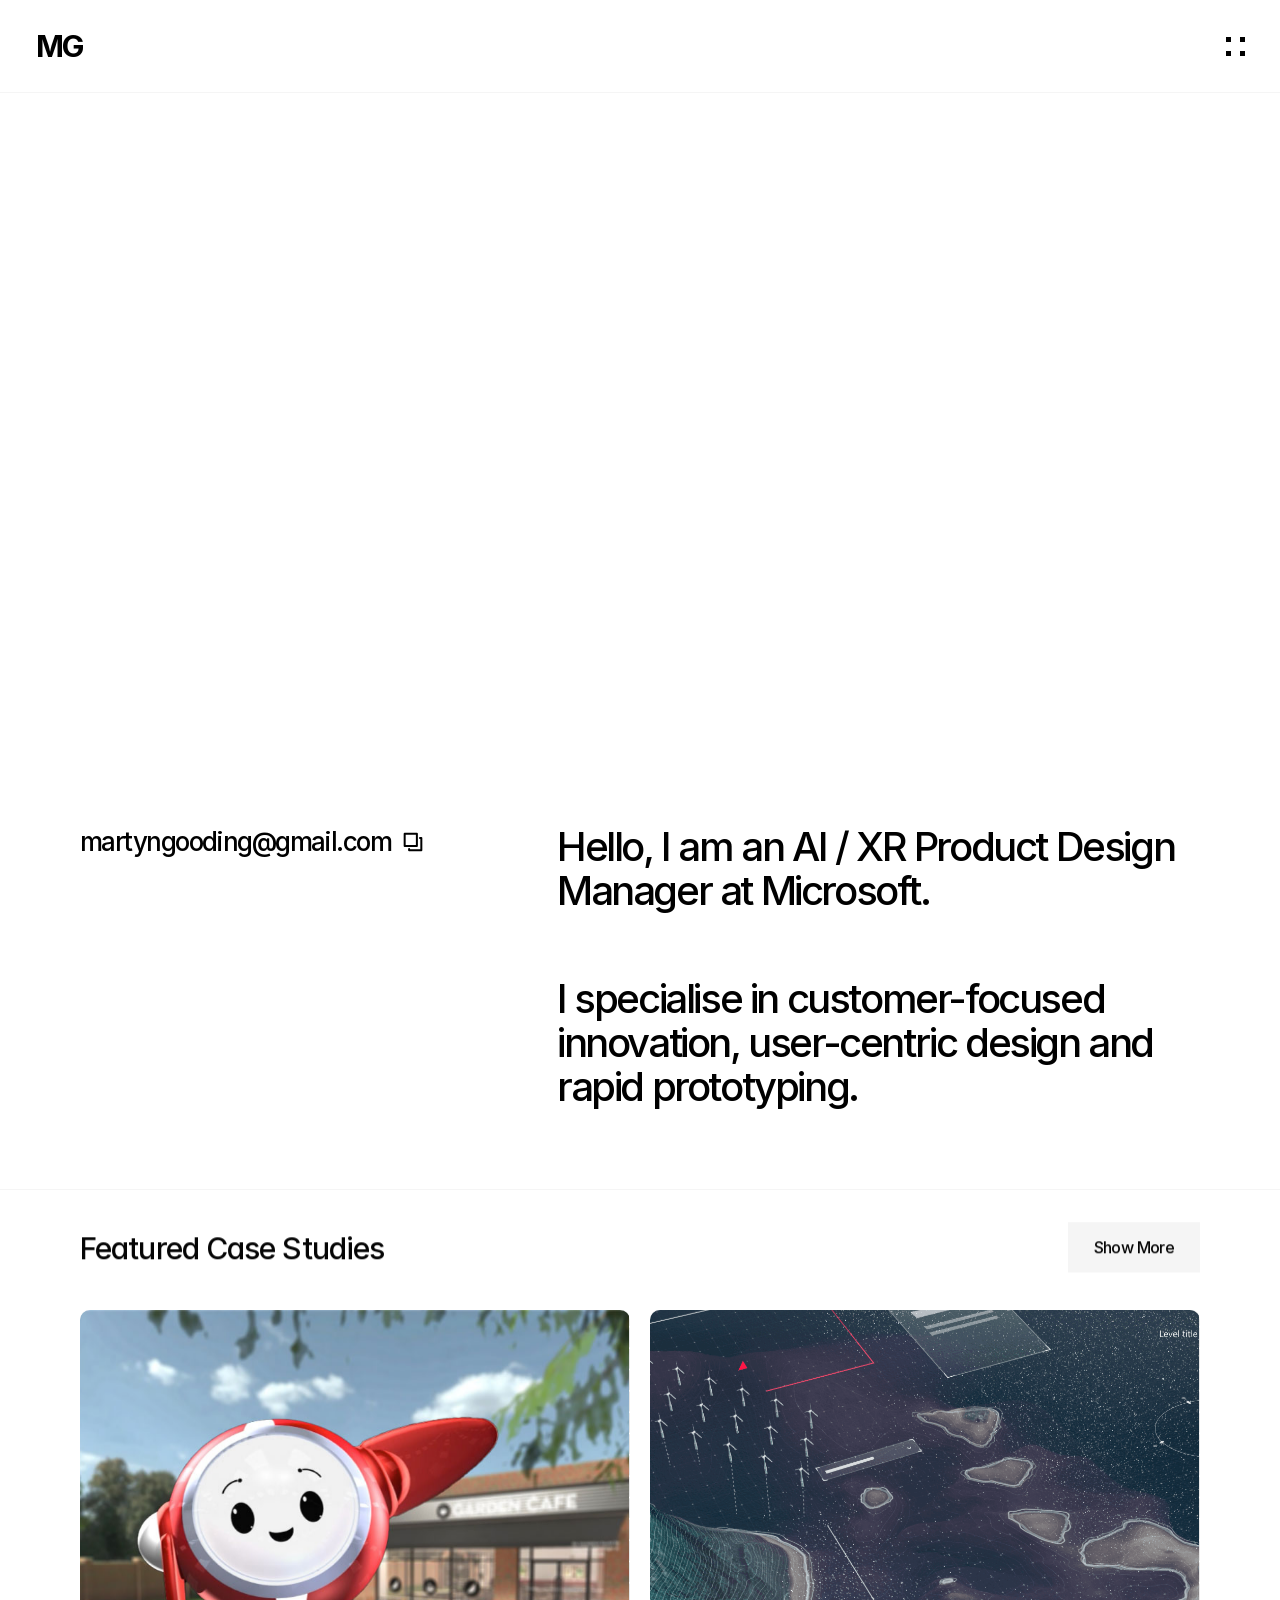
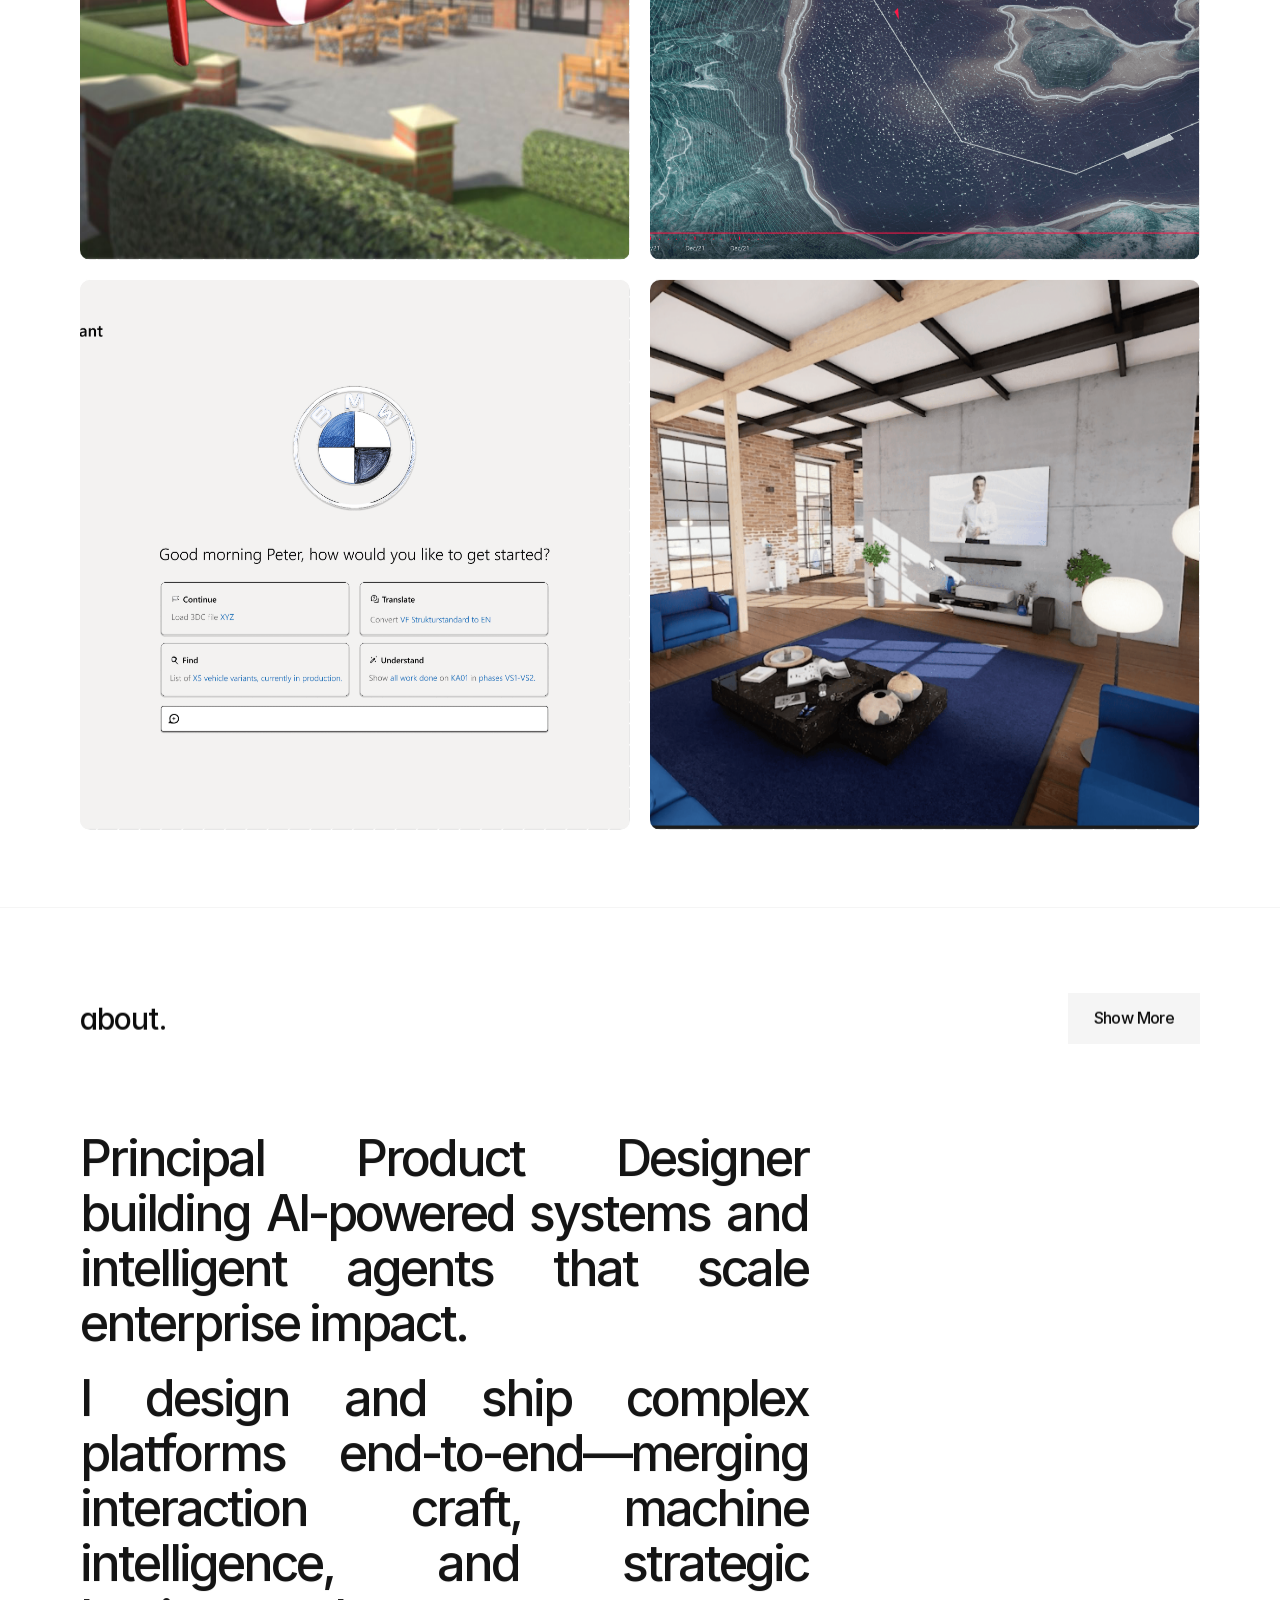
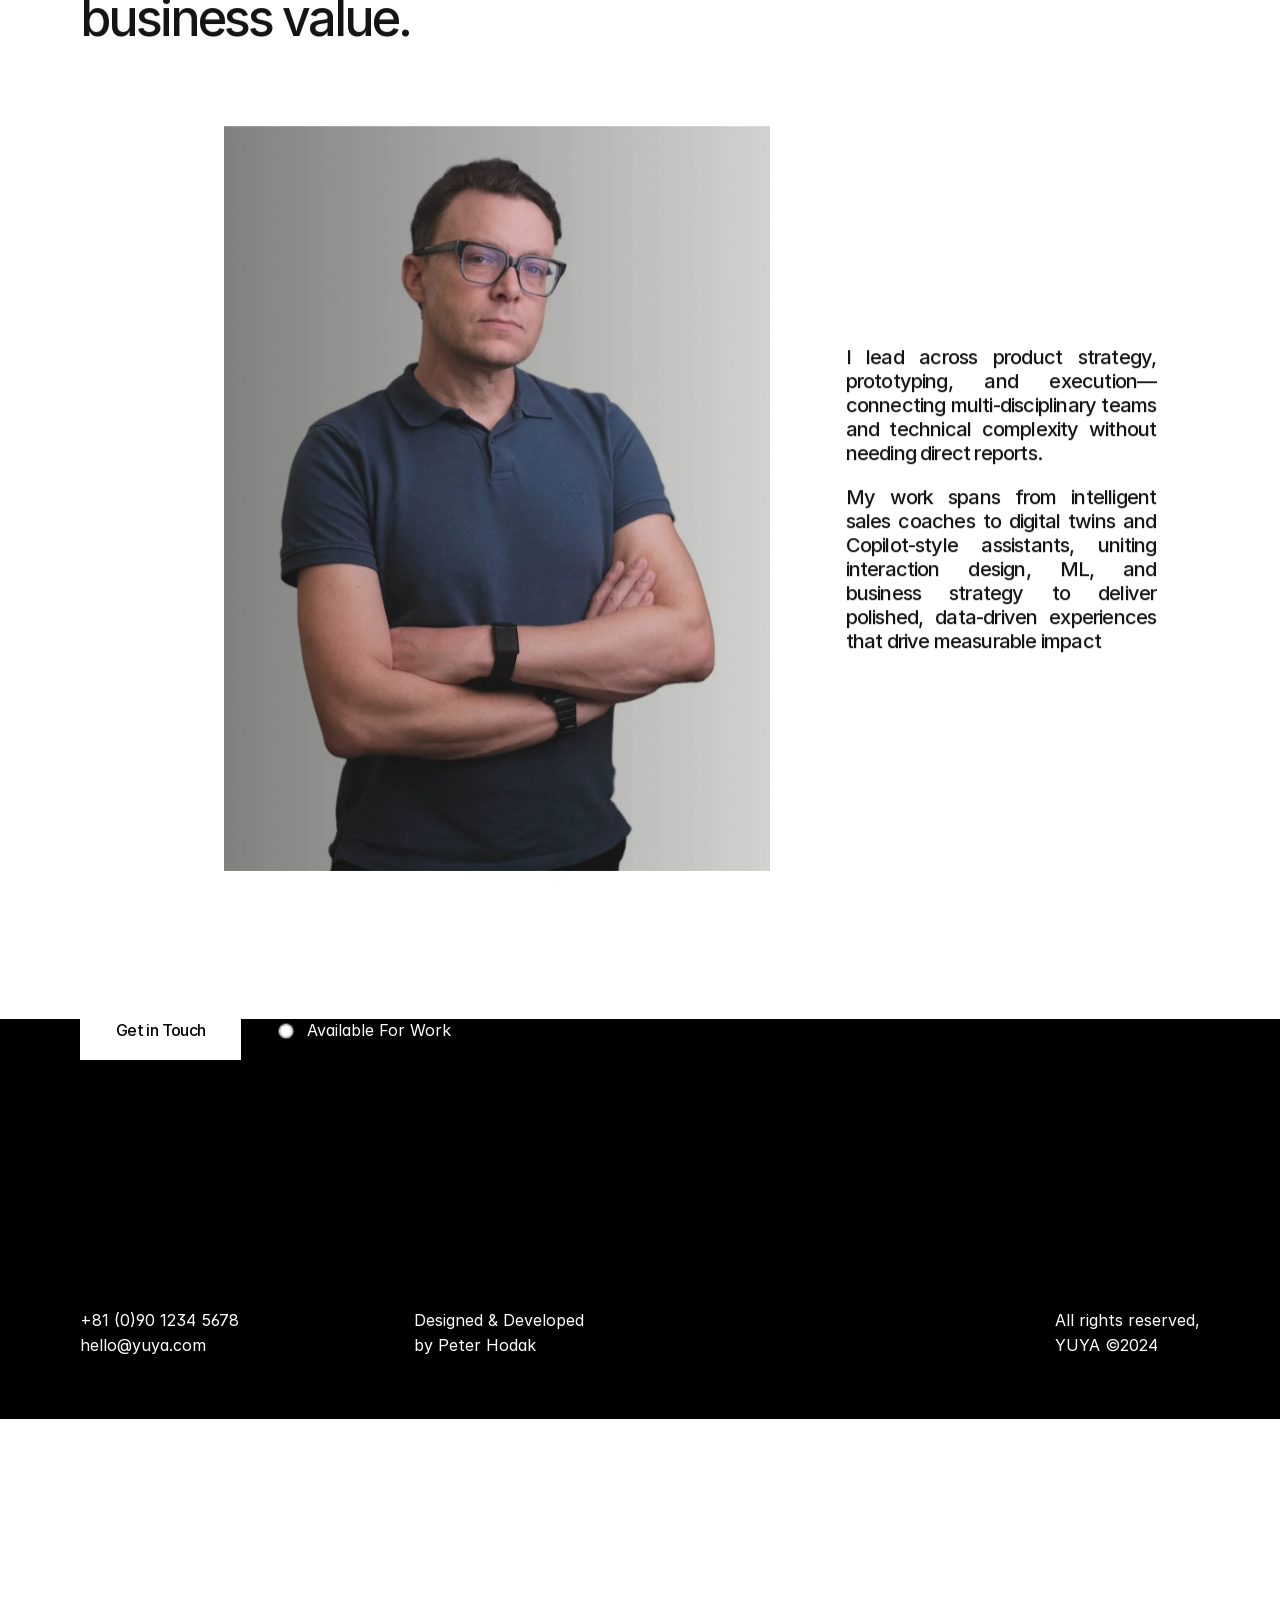
==== commit b10ed706: "Remove unused framer.com editor-bridge preload The exported HTML included <link rel=modulepreload> p" ====
--- a/about/index.html
+++ b/about/index.html
@@ -27,7 +27,6 @@
     <meta name="twitter:image" content="images/AqB43QtZJGX18cPnVLx27RjcU.png">
 	
 	
-	<link rel="modulepreload" href="https://framer.com/edit/init.mjs">
 	<!-- Start of headStart -->
     
     <!-- End of headStart -->
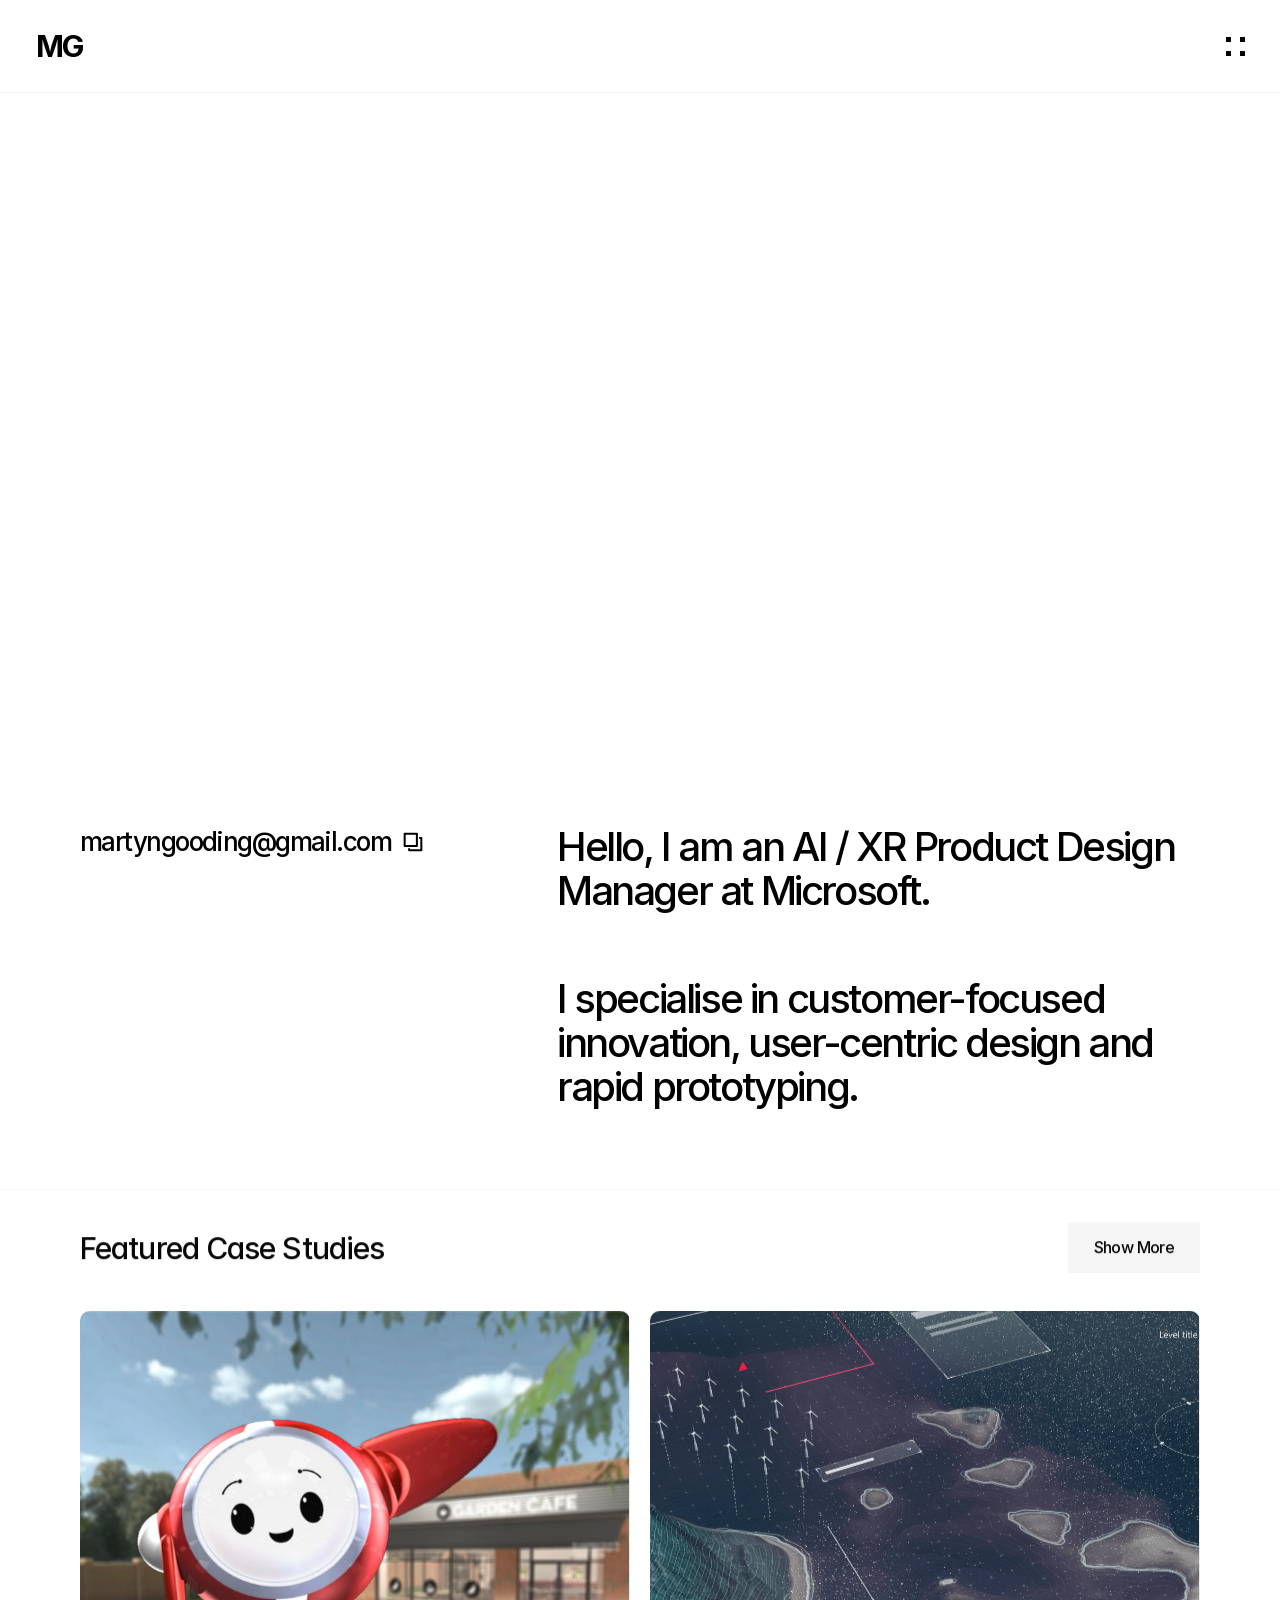
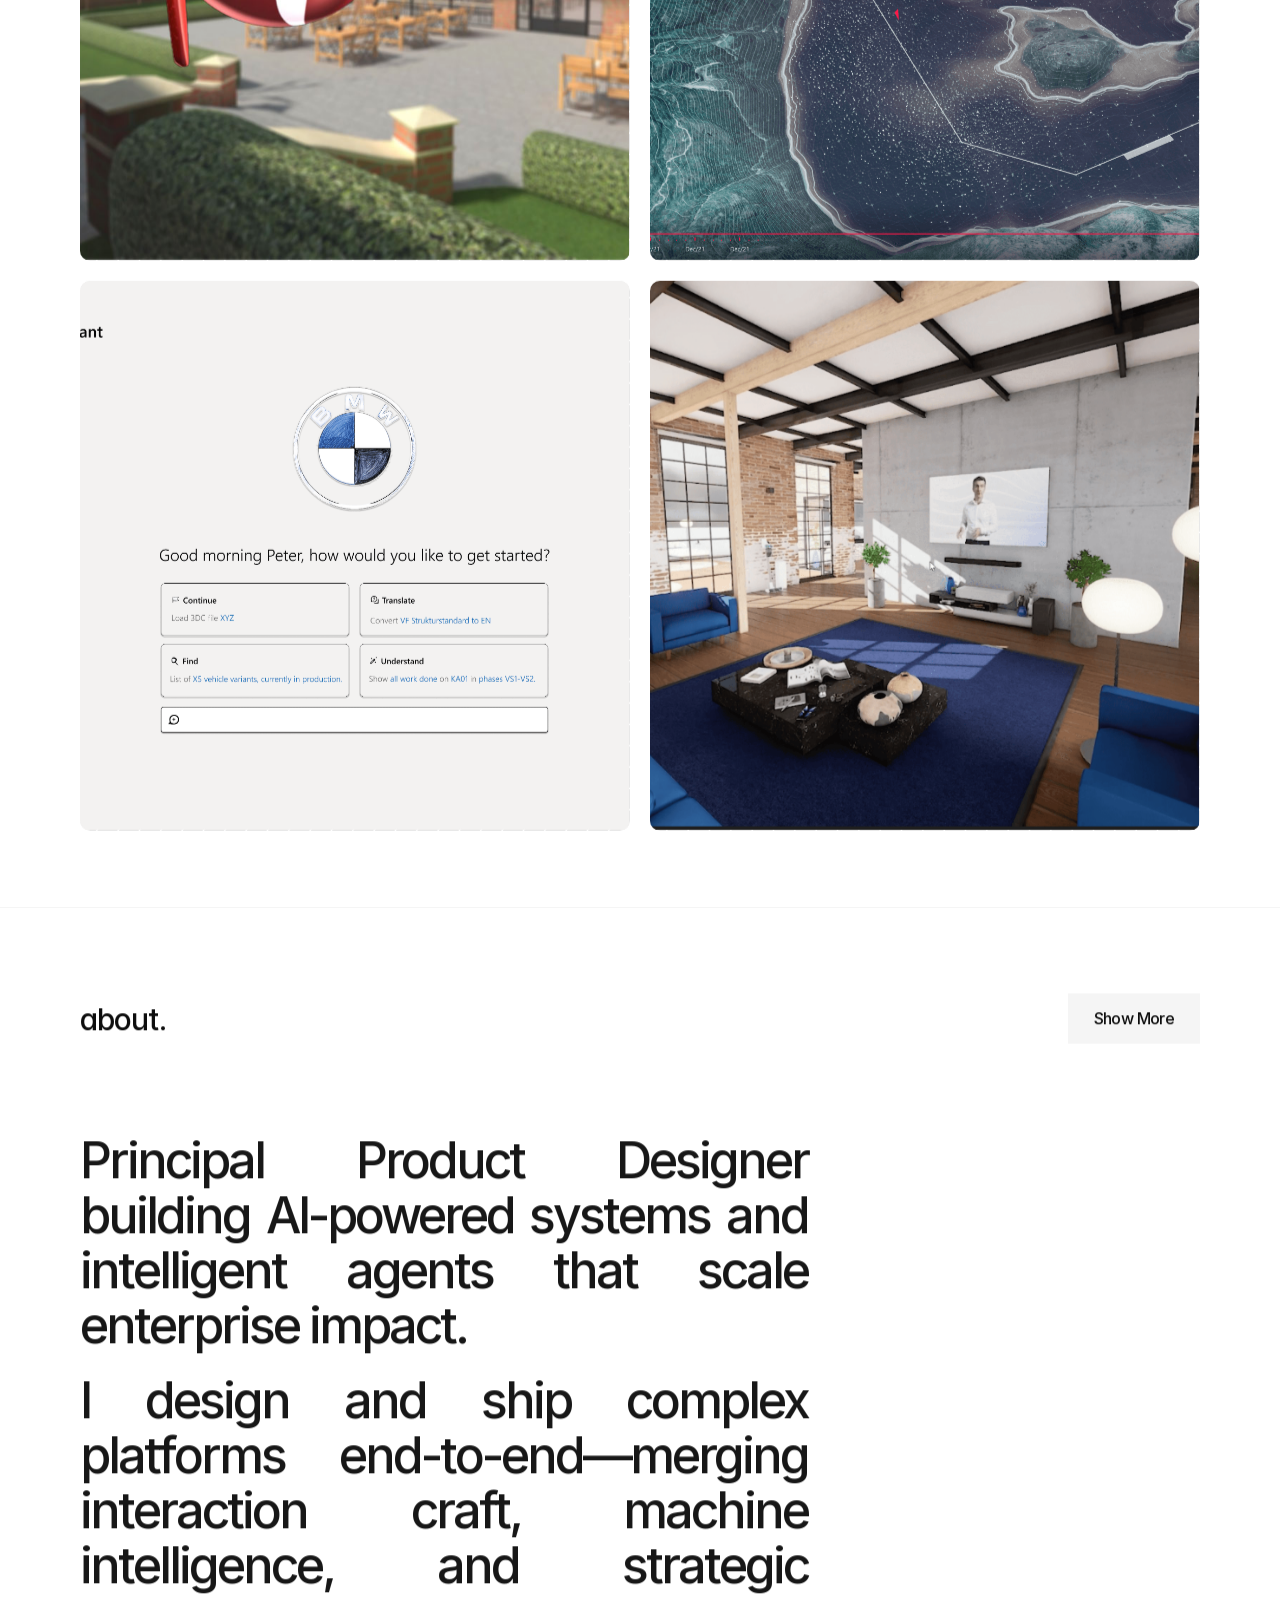
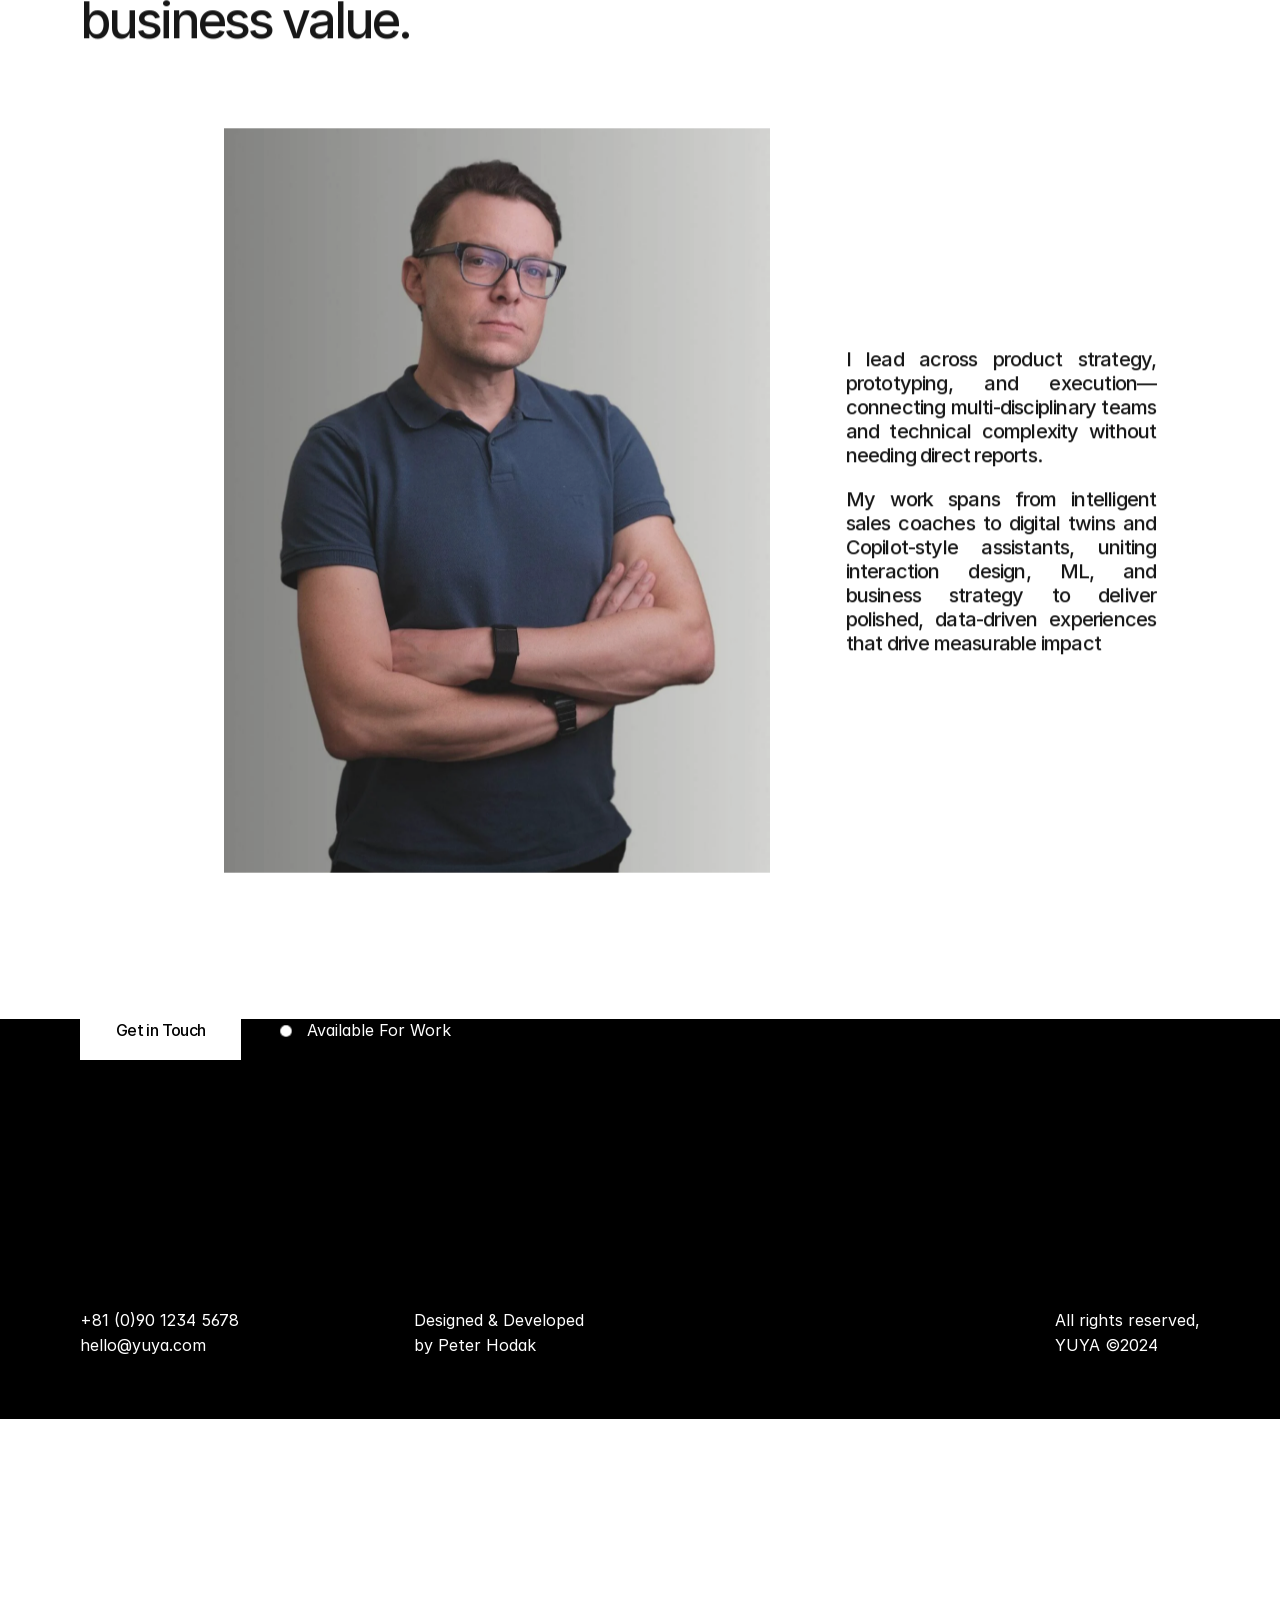
==== commit 430b623f: "Fully decouple home/works-listing from Framer runtime, restore About content Home and works-listing " ====
--- a/about/index.html
+++ b/about/index.html
@@ -8,7 +8,7 @@
   <meta charset="utf-8">
 	<meta name="viewport" content="width=device-width">
 	<meta name="generator" content="Framer 7175f5c">
-	<title>YUYA – Minimalistic Framer Template for Creatives</title>
+	<title>Martyn Gooding — AI / XR Product Designer</title>
     <meta name="description" content="Discover YUYA, a minimalist Framer template designed for creatives, designers, developers, and other professionals who appreciate simplicity, elegance, and intuitive design.">
     <meta name="framer-search-index" content="assets/searchIndex.json">
     <meta name="framer-search-index-fallback" content="assets/searchIndex-fallback.json">
@@ -288,7 +288,7 @@
     <!-- End of bodyStart -->
 	<script data-relative-date-script="global">!function(){var c=new Map;function p(e,t,n){let r=[n,{numeric:t,style:e}],o=JSON.stringify(r),s=c.get(o);if(s)return s;let i=new Intl.RelativeTimeFormat(...r);return c.set(o,i),i}function D(e,t,n,a,r,o,s){let i=U(e,t,n),d=F(e,t,i),u=p(a,r,s).format(d,i);return o?R(u):u}function R(e){return e.charAt(0).toUpperCase()+e.slice(1)}function U(e,t,n){if(n!=="auto")return n;let a=T(e,t);if(Math.abs(a)<=7)return"day";let r=g(e,t);if(Math.abs(r)<=4)return"week";let o=v(e,t);return Math.abs(o)<=12?"month":"year"}var h=1e3,y=6e4,C=36e5,M=864e5,w=6048e5;function F(e,t,n){let a=e.getTime()-t.getTime();switch(n){case"second":return Math.trunc(a/h);case"minute":return Math.trunc(a/y);case"hour":return Math.trunc(a/C);case"day":return T(e,t);case"week":return g(e,t);case"month":return v(e,t);case"quarter":return _(e,t);case"year":return x(e,t)}let r=n}function l(e){let t=new Date(e);return t.setUTCHours(0,0,0,0),t}function T(e,t){let n=l(e).getTime(),a=l(t).getTime();return Math.round((n-a)/M)}function f(e){let t=new Date(e),n=t.getUTCDay(),a=(n<1?7:0)+n-1;return t.setUTCDate(t.getUTCDate()-a),t.setUTCHours(0,0,0,0),t}function g(e,t){let n=f(e).getTime(),a=f(t).getTime();return Math.round((n-a)/w)}function v(e,t){let n=e.getUTCFullYear()-t.getUTCFullYear(),a=e.getUTCMonth()-t.getUTCMonth();return n*12+a}function m(e){let t=e.getUTCMonth();return Math.trunc(t/3)}function _(e,t){let n=e.getUTCFullYear()-t.getUTCFullYear(),a=m(e)-m(t);return n*4+a}function x(e,t){return e.getUTCFullYear()-t.getUTCFullYear()}window.__framer_formatRelativeDate=D;
 }()</script>
-	<div id="main"><div data-framer-root="" class="framer-0tb6O framer-Y7Z0m framer-WCtQf framer-5u2jx framer-cgILT framer-oqsxmh" data-framer-cursor="1xs2rsu" style="min-height: 100vh; width: auto;"><div class="framer-195v7q4-container" data-framer-appear-id="195v7q4" style="opacity: 0.001; transform: translateY(-100px); will-change: transform;"><header class="framer-EiLOE framer-14x3d1s framer-v-14x3d1s" data-border="true" data-framer-name="Desktop - Close" style="--border-bottom-width: 1px; --border-color: var(--token-041fe102-52af-45fc-9163-7f47a549ff42, rgb(245, 245, 245)); --border-left-width: 0px; --border-right-width: 0px; --border-style: solid; --border-top-width: 0px; background-color: var(--token-c21010f9-5cb6-4d3d-85fc-4227a6481949, rgb(255, 255, 255)); width: 100%; opacity: 1;"><div class="framer-fpkjic" data-framer-name="Container" style="opacity: 1;"><a class="framer-1iby9z9 framer-zagk1c" data-framer-cursor="1azywwi" data-framer-name="Logo" href="index.html" style="opacity: 1;"><div class="framer-89dhfu" data-framer-component-type="RichTextContainer" style="--extracted-r6o4lv: var(--token-e9abed44-df8b-4765-bbfe-7c072006d47b, rgb(0, 0, 0)); --framer-link-text-color: rgb(0, 153, 255); --framer-link-text-decoration: underline; transform: none; opacity: 1;"><p class="framer-text" style="--font-selector: SW50ZXItQm9sZA==; --framer-font-family: &quot;Inter&quot;, &quot;Inter Placeholder&quot;, sans-serif; --framer-font-size: 30px; --framer-font-weight: 700; --framer-letter-spacing: -0.06em; --framer-line-height: 1.1em; --framer-text-alignment: justify; --framer-text-color: var(--extracted-r6o4lv, var(--token-e9abed44-df8b-4765-bbfe-7c072006d47b, rgb(0, 0, 0)));">MG</p></div></a><div class="framer-e4ig5p" data-framer-name="Desktop Menu" style="opacity: 1;"><div class="framer-102v5yv-container" style="opacity: 0;"><nav class="framer-5S1Pr framer-omaSW framer-jvJn0 framer-85c39k framer-v-85c39k" data-framer-name="Menu - horizontal" style="opacity: 1;"><div class="framer-kczty4" data-framer-appear-id="kczty4" data-framer-component-type="RichTextContainer" style="--extracted-r6o4lv: var(--token-e9abed44-df8b-4765-bbfe-7c072006d47b, rgb(0, 0, 0)); opacity: 1; transform: none;"><p class="framer-text framer-styles-preset-147aka4" data-styles-preset="NZoX4b29T" style="--framer-text-color: var(--extracted-r6o4lv, var(--token-e9abed44-df8b-4765-bbfe-7c072006d47b, rgb(0, 0, 0)));"><a class="framer-text framer-styles-preset-1xepc05" data-styles-preset="PrIHdSccN" href="works.html">Works</a></p></div><div class="framer-5gdhoe" data-framer-appear-id="5gdhoe" data-framer-component-type="RichTextContainer" style="--extracted-r6o4lv: var(--token-e9abed44-df8b-4765-bbfe-7c072006d47b, rgb(0, 0, 0)); opacity: 1; transform: none;"><p class="framer-text framer-styles-preset-147aka4" data-styles-preset="NZoX4b29T" style="--framer-text-color: var(--extracted-r6o4lv, var(--token-e9abed44-df8b-4765-bbfe-7c072006d47b, rgb(0, 0, 0)));"><a class="framer-text framer-styles-preset-1xepc05" data-styles-preset="PrIHdSccN" href="about.html" data-framer-page-link-current="true">About</a></p></div><div class="framer-1mmows2" data-framer-appear-id="1mmows2" data-framer-component-type="RichTextContainer" style="--extracted-r6o4lv: var(--token-e9abed44-df8b-4765-bbfe-7c072006d47b, rgb(0, 0, 0)); opacity: 1; transform: none;"><p class="framer-text framer-styles-preset-147aka4" data-styles-preset="NZoX4b29T" style="--framer-text-color: var(--extracted-r6o4lv, var(--token-e9abed44-df8b-4765-bbfe-7c072006d47b, rgb(0, 0, 0)));">Linkedin</p></div><div class="framer-btcqqp" data-framer-appear-id="btcqqp" data-framer-component-type="RichTextContainer" style="--extracted-r6o4lv: var(--token-e9abed44-df8b-4765-bbfe-7c072006d47b, rgb(0, 0, 0)); opacity: 1; transform: none;"><p class="framer-text framer-styles-preset-147aka4" data-styles-preset="NZoX4b29T" style="--framer-text-color: var(--extracted-r6o4lv, var(--token-e9abed44-df8b-4765-bbfe-7c072006d47b, rgb(0, 0, 0)));">Github</p></div><div class="framer-d0ajub" data-framer-appear-id="d0ajub" data-framer-component-type="RichTextContainer" style="--extracted-r6o4lv: var(--token-e9abed44-df8b-4765-bbfe-7c072006d47b, rgb(0, 0, 0)); opacity: 1; transform: none;"><p class="framer-text framer-styles-preset-147aka4" data-styles-preset="NZoX4b29T" style="--framer-text-color: var(--extracted-r6o4lv, var(--token-e9abed44-df8b-4765-bbfe-7c072006d47b, rgb(0, 0, 0)));"><a class="framer-text framer-styles-preset-1xepc05" data-styles-preset="PrIHdSccN" href="contact.html">Contact</a></p></div></nav></div><div class="framer-1hsaif8-container" style="opacity: 1;"><div class="framer-IJBOH framer-1izj3mo framer-v-1izj3mo" data-framer-cursor="1azywwi" data-framer-name="Close" data-highlight="true" tabindex="0" style="height: 100%; width: 100%; opacity: 1;"><div class="framer-6adwx5" data-framer-name="Top" style="opacity: 1;"><div class="framer-1vrx0im" data-framer-name="Square" style="background-color: var(--token-e9abed44-df8b-4765-bbfe-7c072006d47b, rgb(0, 0, 0)); opacity: 1;"></div><div class="framer-2irnel" data-framer-name="Square" style="background-color: var(--token-e9abed44-df8b-4765-bbfe-7c072006d47b, rgb(0, 0, 0)); opacity: 1;"></div></div><div class="framer-1xstl06" data-framer-name="Midde Square" style="background-color: var(--token-e9abed44-df8b-4765-bbfe-7c072006d47b, rgb(0, 0, 0)); opacity: 0;"></div><div class="framer-zjdpj" data-framer-name="Bottom" style="opacity: 1;"><div class="framer-ryl9c1" data-framer-name="Square" style="background-color: var(--token-e9abed44-df8b-4765-bbfe-7c072006d47b, rgb(0, 0, 0)); opacity: 1;"></div><div class="framer-a4mw7x" data-framer-name="Square" style="background-color: var(--token-e9abed44-df8b-4765-bbfe-7c072006d47b, rgb(0, 0, 0)); opacity: 1;"></div></div></div></div></div></div></header></div><section class="framer-1rydb1p" data-framer-name="Hero"><div class="framer-17vqi5a" data-framer-name="Container"><div class="framer-hpj6y6" data-framer-name="First Name"><div class="framer-1ibhdlv" data-framer-appear-id="1ibhdlv" data-framer-component-type="RichTextContainer" style="opacity: 0.001; transform: translateY(175px); will-change: transform;"><h1 class="framer-text framer-styles-preset-bglb1i" data-styles-preset="siqWEVQV8" style="--framer-text-alignment: center; --framer-text-color: var(--token-e9abed44-df8b-4765-bbfe-7c072006d47b, rgb(0, 0, 0));">YUME</h1></div></div><div class="framer-3jrm1s" data-framer-name="Last Name"><div class="framer-le87du" data-framer-appear-id="le87du" data-framer-component-type="RichTextContainer" style="opacity: 0.001; transform: translateY(175px); will-change: transform;"><h1 class="framer-text framer-styles-preset-bglb1i" data-styles-preset="siqWEVQV8" style="--framer-text-alignment: center; --framer-text-color: var(--token-e9abed44-df8b-4765-bbfe-7c072006d47b, rgb(0, 0, 0));">YASKUMI</h1></div></div></div></section><section class="framer-vznp1g" data-framer-name="About"><div class="framer-e1knl5" data-framer-name="Container"><div class="framer-ewha55" data-framer-appear-id="ewha55" data-framer-name="Header Section" style="opacity: 0.001; transform: translateY(485px); will-change: transform;"><div class="framer-bzpois" data-framer-name="Text Section" data-framer-component-type="RichTextContainer" style="transform: none;"><h5 class="framer-text framer-styles-preset-1gvuoy3" data-styles-preset="n1tfg6nPL" style="--framer-text-color: var(--token-e9abed44-df8b-4765-bbfe-7c072006d47b, rgb(0, 0, 0));">about.</h5></div><div class="framer-d7nid0-container"><a class="framer-DfSJc framer-pBPub framer-1nc25n9 framer-v-1o32dlh framer-yr1nsy" data-framer-cursor="1azywwi" data-framer-name="Small" href="https://read.cv/explore" target="_blank" rel="noopener" style="background-color: var(--token-041fe102-52af-45fc-9163-7f47a549ff42, rgb(245, 245, 245)); opacity: 1;"><div class="framer-uuuchi" data-framer-component-type="RichTextContainer" style="--extracted-r6o4lv: var(--token-e9abed44-df8b-4765-bbfe-7c072006d47b, rgb(0, 0, 0)); --framer-link-text-color: rgb(0, 153, 255); --framer-link-text-decoration: underline; transform: none; opacity: 1;"><p class="framer-text framer-styles-preset-1l7bfec" data-styles-preset="T3pYYFndi" style="--framer-text-color: var(--extracted-r6o4lv, var(--token-e9abed44-df8b-4765-bbfe-7c072006d47b, rgb(0, 0, 0)));">Read.cv</p></div></a></div></div><div class="framer-1ss916o" data-framer-appear-id="1ss916o" data-framer-name="Text Section" style="opacity: 0.001; transform: translateY(485px); will-change: transform;"><div class="framer-1bsj5h7" data-framer-component-type="RichTextContainer" style="transform: none;"><p class="framer-text framer-styles-preset-9wzn91" data-styles-preset="wHdn28AXh" style="--framer-text-alignment: justify; --framer-text-color: var(--token-e9abed44-df8b-4765-bbfe-7c072006d47b, rgb(0, 0, 0));">       I collaborate with businesses of all sizes worldwide, using the latest technologies. My designs have also earned multiple awards.</p></div></div><div class="framer-66ses4" data-framer-name="Image Section" style="will-change: transform; opacity: 0; transform: translateY(160px);"><div class="framer-1xeh973"><div data-framer-background-image-wrapper="true" style="position: absolute; border-radius: inherit; corner-shape: inherit; inset: 0px;"><img decoding="async" loading="lazy" width="1024" height="768" sizes="max((min(100vw - 160px, 1600px) - 90px) / 2, 1px)" srcset="images/WDImWMoSvqgQtnh9zNy7Fj5aI.jpeg 512w, images/WDImWMoSvqgQtnh9zNy7Fj5aI.jpeg 1024w" src="images/WDImWMoSvqgQtnh9zNy7Fj5aI.jpeg" alt="Woman with color palette" style="display: block; width: 100%; height: 100%; border-radius: inherit; corner-shape: inherit; object-position: center center; object-fit: cover;"></div></div><div class="framer-1oc9euq" data-framer-component-type="RichTextContainer" style="transform: none;"><p class="framer-text framer-styles-preset-1ej9in7" data-styles-preset="kgVNOJ5kN" style="--framer-text-color: var(--token-e9abed44-df8b-4765-bbfe-7c072006d47b, rgb(0, 0, 0));">I’m dedicated to crafting beautiful and highly functional designs that seamlessly align with my clients' unique needs and long-term goals.</p></div></div></div></section><div class="framer-engb49" data-framer-name="Divider"><div class="framer-19qk1hp" data-framer-name="Divider"></div></div><section class="framer-17xi2hg" data-framer-name="Services"><div class="framer-4r75z5" data-framer-name="Container"><div class="framer-197suje" data-framer-name="Header Section" style="will-change: transform; opacity: 0; transform: translateY(100px);"><div class="framer-1unejoj" data-framer-component-type="RichTextContainer" style="transform: none;"><h5 class="framer-text framer-styles-preset-1gvuoy3" data-styles-preset="n1tfg6nPL" style="--framer-text-color: var(--token-e9abed44-df8b-4765-bbfe-7c072006d47b, rgb(0, 0, 0));">services.</h5></div></div><div class="framer-1dcqekc-container"><div class="framer-ukF83 framer-MElxQ framer-1tkygj1 framer-v-1tkygj1" data-framer-name="Default" style="width: 100%; opacity: 1;"><div class="framer-1375ib1" data-framer-name="Image" style="opacity: 0; transform: none;"><div data-framer-background-image-wrapper="true" style="position: absolute; border-radius: inherit; corner-shape: inherit; inset: 0px; background-repeat: repeat; background-position: left top; background-size: 64px; background-image: url(&quot;data:image/svg+xml,<svg xmlns=%22http://www.w3.org/2000/svg%22 width=%22126%22 height=%22126%22><path id=%22a%22 d=%22M126 0v21.584L21.584 126H0v-17.585L108.415 0H126Zm0 108.414V126h-17.586L126 108.414Zm0-84v39.171L63.585 126H24.414L126 24.414Zm0 42v39.17L105.584 126h-39.17L126 66.414ZM105.586 0 0 105.586V66.415L66.415 0h39.171Zm-42 0L0 63.586V24.415L24.415 0h39.171Zm-42 0L0 21.586V0h21.586Z%22 fill=%22rgb(136, 136, 136, 0.2)%22 fill-rule=%22evenodd%22/></svg>&quot;);"></div></div><div class="framer-4hn12h" data-framer-name="Service 1" style="opacity: 1;"><div class="framer-1p6sejj" data-framer-name="Service 1" data-highlight="true" data-framer-component-type="RichTextContainer" style="--extracted-a0htzi: var(--token-e9abed44-df8b-4765-bbfe-7c072006d47b, rgb(0, 0, 0)); --framer-link-text-color: rgb(0, 153, 255); --framer-link-text-decoration: underline; will-change: transform; opacity: 0; transform: translateY(100px);"><h3 class="framer-text framer-styles-preset-elkczp" data-styles-preset="EbGvsRf0g" style="--framer-text-color: var(--extracted-a0htzi, var(--token-e9abed44-df8b-4765-bbfe-7c072006d47b, rgb(0, 0, 0)));">ILLUSTRATION</h3></div></div><div class="framer-sqtetk" data-framer-name="Service 2" style="opacity: 1;"><div class="framer-1iy1q4v" data-framer-name="Service 2" data-highlight="true" data-framer-component-type="RichTextContainer" style="--extracted-a0htzi: var(--token-e9abed44-df8b-4765-bbfe-7c072006d47b, rgb(0, 0, 0)); --framer-link-text-color: rgb(0, 153, 255); --framer-link-text-decoration: underline; will-change: transform; opacity: 0; transform: translateY(100px);"><h3 class="framer-text framer-styles-preset-elkczp" data-styles-preset="EbGvsRf0g" style="--framer-text-color: var(--extracted-a0htzi, var(--token-e9abed44-df8b-4765-bbfe-7c072006d47b, rgb(0, 0, 0)));">BRAND ART</h3></div></div><div class="framer-14bk1zl" data-framer-name="Service 3" style="opacity: 1;"><div class="framer-sy3sle" data-framer-name="Service 3" data-highlight="true" data-framer-component-type="RichTextContainer" tabindex="0" style="--extracted-a0htzi: var(--token-e9abed44-df8b-4765-bbfe-7c072006d47b, rgb(0, 0, 0)); --framer-link-text-color: rgb(0, 153, 255); --framer-link-text-decoration: underline; will-change: transform; opacity: 0; transform: translateY(100px);"><h3 class="framer-text framer-styles-preset-elkczp" data-styles-preset="EbGvsRf0g" style="--framer-text-color: var(--extracted-a0htzi, var(--token-e9abed44-df8b-4765-bbfe-7c072006d47b, rgb(0, 0, 0)));">PHOTO</h3></div></div><div class="framer-1fc1b7r" data-framer-name="Service 4" style="opacity: 1;"><div class="framer-1czcz5c" data-framer-name="Service 4" data-highlight="true" data-framer-component-type="RichTextContainer" style="--extracted-a0htzi: var(--token-e9abed44-df8b-4765-bbfe-7c072006d47b, rgb(0, 0, 0)); --framer-link-text-color: rgb(0, 153, 255); --framer-link-text-decoration: underline; will-change: transform; opacity: 0; transform: translateY(100px);"><h3 class="framer-text framer-styles-preset-elkczp" data-styles-preset="EbGvsRf0g" style="--framer-text-color: var(--extracted-a0htzi, var(--token-e9abed44-df8b-4765-bbfe-7c072006d47b, rgb(0, 0, 0)));">UI&amp;UX DESIGN</h3></div></div><div class="framer-7ctwu9" data-framer-name="Service 5" style="opacity: 1;"><div class="framer-1nmvj1g" data-framer-name="Service 5" data-highlight="true" data-framer-component-type="RichTextContainer" style="--extracted-a0htzi: var(--token-e9abed44-df8b-4765-bbfe-7c072006d47b, rgb(0, 0, 0)); --framer-link-text-color: rgb(0, 153, 255); --framer-link-text-decoration: underline; will-change: transform; opacity: 0; transform: translateY(100px);"><h3 class="framer-text framer-styles-preset-elkczp" data-styles-preset="EbGvsRf0g" style="--framer-text-color: var(--extracted-a0htzi, var(--token-e9abed44-df8b-4765-bbfe-7c072006d47b, rgb(0, 0, 0)));">VIDEO EDIT</h3></div></div><div class="framer-59alh" data-framer-name="Service 6" style="opacity: 1;"><div class="framer-2lpewp" data-framer-name="Service 6" data-highlight="true" data-framer-component-type="RichTextContainer" style="--extracted-a0htzi: var(--token-e9abed44-df8b-4765-bbfe-7c072006d47b, rgb(0, 0, 0)); --framer-link-text-color: rgb(0, 153, 255); --framer-link-text-decoration: underline; will-change: transform; opacity: 0; transform: translateY(100px);"><h3 class="framer-text framer-styles-preset-elkczp" data-styles-preset="EbGvsRf0g" style="--framer-text-color: var(--extracted-a0htzi, var(--token-e9abed44-df8b-4765-bbfe-7c072006d47b, rgb(0, 0, 0)));"></h3></div></div><div class="framer-wvugo9" data-framer-name="Service 7" style="opacity: 1;"><div class="framer-15jyg9r" data-framer-name="Service 7" data-highlight="true" data-framer-component-type="RichTextContainer" style="--extracted-a0htzi: var(--token-e9abed44-df8b-4765-bbfe-7c072006d47b, rgb(0, 0, 0)); --framer-link-text-color: rgb(0, 153, 255); --framer-link-text-decoration: underline; will-change: transform; opacity: 0; transform: translateY(100px);"><h3 class="framer-text framer-styles-preset-elkczp" data-styles-preset="EbGvsRf0g" style="--framer-text-color: var(--extracted-a0htzi, var(--token-e9abed44-df8b-4765-bbfe-7c072006d47b, rgb(0, 0, 0)));"></h3></div></div><div class="framer-1mc6ifp" data-framer-name="Service 8" style="opacity: 1;"><div class="framer-ogsvz8" data-framer-name="Service 8" data-highlight="true" data-framer-component-type="RichTextContainer" style="--extracted-a0htzi: var(--token-e9abed44-df8b-4765-bbfe-7c072006d47b, rgb(0, 0, 0)); --framer-link-text-color: rgb(0, 153, 255); --framer-link-text-decoration: underline; will-change: transform; opacity: 0; transform: translateY(100px);"><h3 class="framer-text framer-styles-preset-elkczp" data-styles-preset="EbGvsRf0g" style="--framer-text-color: var(--extracted-a0htzi, var(--token-e9abed44-df8b-4765-bbfe-7c072006d47b, rgb(0, 0, 0)));"></h3></div></div></div></div><div class="framer-udl3h2" data-framer-name="Images + logos"><div class="framer-1ct9r2f-container"><section style="display: flex; width: 100%; height: 100%; max-width: 100%; max-height: 100%; place-items: center; margin: 0px; padding: 10px; list-style-type: none; opacity: 0; mask-image: linear-gradient(to right, rgba(0, 0, 0, 0) 0%, rgb(0, 0, 0) 12.5%, rgb(0, 0, 0) 87.5%, rgba(0, 0, 0, 0) 100%); overflow: hidden;"><ul style="display: flex; width: 100%; height: 100%; max-width: 100%; max-height: 100%; place-items: center; margin: 0px; padding: 0px; list-style-type: none; gap: 62px; position: relative; flex-direction: row; will-change: transform; transform: translateX(0px);"><li><div class="framer-1ft5py3" data-framer-name="Logo1" style="flex-shrink: 0;"><div data-framer-background-image-wrapper="true" style="position: absolute; border-radius: inherit; corner-shape: inherit; inset: 0px;"><img decoding="auto" width="146" height="32" src="images/5ptRykDPXsA3G0viLbIJLBG2I.svg" alt="logo" style="display: block; width: 100%; height: 100%; border-radius: inherit; corner-shape: inherit; object-position: center center; object-fit: contain;"></div></div></li><li><div class="framer-c5hzgy" data-framer-name="Logo2" style="flex-shrink: 0;"><div data-framer-background-image-wrapper="true" style="position: absolute; border-radius: inherit; corner-shape: inherit; inset: 0px;"><img decoding="auto" width="133" height="49" src="images/zwIWhbdgQXRwHa5sCxm0vU1E1xM.svg" alt="logo" style="display: block; width: 100%; height: 100%; border-radius: inherit; corner-shape: inherit; object-position: center center; object-fit: contain;"></div></div></li><li><div class="framer-zeanzd" data-framer-name="Logo3" style="flex-shrink: 0;"><div data-framer-background-image-wrapper="true" style="position: absolute; border-radius: inherit; corner-shape: inherit; inset: 0px;"><img decoding="auto" width="132" height="37" src="images/sMikj3o7KtJ15dQjBNZE2LXH8.svg" alt="logo" style="display: block; width: 100%; height: 100%; border-radius: inherit; corner-shape: inherit; object-position: center center; object-fit: contain;"></div></div></li><li><div class="framer-14n0s6b" data-framer-name="Logo4" style="flex-shrink: 0;"><div data-framer-background-image-wrapper="true" style="position: absolute; border-radius: inherit; corner-shape: inherit; inset: 0px;"><img decoding="auto" width="129" height="32" src="images/vGbZ9NqqXCatpLzcHNfoRZiGPQE.svg" alt="" style="display: block; width: 100%; height: 100%; border-radius: inherit; corner-shape: inherit; object-position: center center; object-fit: contain;"></div></div></li><li><div class="framer-4d6w7h" data-framer-name="Logo5" style="flex-shrink: 0;"><div data-framer-background-image-wrapper="true" style="position: absolute; border-radius: inherit; corner-shape: inherit; inset: 0px;"><img decoding="auto" width="141" height="25" src="images/w8L6nh6vOOW1ydbryjucHkTZfPI.svg" alt="" style="display: block; width: 100%; height: 100%; border-radius: inherit; corner-shape: inherit; object-position: center center; object-fit: contain;"></div></div></li><li><div class="framer-5ahjw9" data-framer-name="Logo6" style="flex-shrink: 0;"><div data-framer-background-image-wrapper="true" style="position: absolute; border-radius: inherit; corner-shape: inherit; inset: 0px;"><img decoding="auto" width="127" height="25" src="images/gRGMuorkPcsUMtbaeoyTUUzlZLo.svg" alt="" style="display: block; width: 100%; height: 100%; border-radius: inherit; corner-shape: inherit; object-position: center center; object-fit: contain;"></div></div></li></ul></section></div><div class="framer-gnulm4" data-framer-name="Image" style="will-change: transform; opacity: 0; transform: translateY(100px);"><div class="framer-wcqx2z"><div data-framer-background-image-wrapper="true" style="position: absolute; border-radius: inherit; corner-shape: inherit; inset: 0px;"><img decoding="async" loading="lazy" width="1024" height="768" sizes="max((min(100vw - 160px, 1600px) - 40px) * 0.6, 1px)" srcset="images/XtsU0wisGzN85jei7k4J6dlmfZI.jpeg 512w, images/XtsU0wisGzN85jei7k4J6dlmfZI.jpeg 1024w" src="images/XtsU0wisGzN85jei7k4J6dlmfZI.jpeg" alt="Drawing canvas" style="display: block; width: 100%; height: 100%; border-radius: inherit; corner-shape: inherit; object-position: center center; object-fit: cover;"></div></div><div class="framer-11lvhwt"><div data-framer-background-image-wrapper="true" style="position: absolute; border-radius: inherit; corner-shape: inherit; inset: 0px;"><img decoding="async" loading="lazy" width="1024" height="768" sizes="max((min(100vw - 160px, 1600px) - 40px) / 2.5, 1px)" srcset="images/YR26TNo3hsv0t4LlvIJsYAezJg.png 512w, images/YR26TNo3hsv0t4LlvIJsYAezJg.png 1024w" src="images/YR26TNo3hsv0t4LlvIJsYAezJg.png" alt="Camera" style="display: block; width: 100%; height: 100%; border-radius: inherit; corner-shape: inherit; object-position: center center; object-fit: cover;"></div></div></div></div></div></section><div class="framer-1imcyqs" data-framer-name="Divider"><div class="framer-163rln5" data-framer-name="Divider"></div></div><section class="framer-c1lyhl" data-framer-name="About"><div class="framer-1q706tg" data-framer-name="Container"><div class="framer-bytol6" data-framer-name="Header Section" style="will-change: transform; opacity: 0; transform: translateY(100px);"><div class="framer-ke3ar8" data-framer-component-type="RichTextContainer" style="transform: none;"><h5 class="framer-text framer-styles-preset-1gvuoy3" data-styles-preset="n1tfg6nPL" style="--framer-text-color: var(--token-e9abed44-df8b-4765-bbfe-7c072006d47b, rgb(0, 0, 0));">FAQs.</h5></div></div><div class="framer-1wbflaa-container" style="will-change: transform; opacity: 0; transform: translateY(160px);"><div class="framer-bDhkl framer-8wh7tv framer-v-8wh7tv" data-framer-name="FAQ" style="width: 100%; opacity: 1;"><div class="framer-1ywnv0g-container" style="opacity: 1;"><div class="framer-WP7mF framer-lG7TR framer-Y7Z0m framer-OSAXB framer-MElxQ framer-M2Nhb framer-WCtQf framer-UB9by framer-UfTOY framer-ne6eD framer-1ifzft3 framer-v-1ifzft3" data-framer-cursor="1azywwi" data-framer-name="Close" data-highlight="true" tabindex="0" style="background-color: var(--token-041fe102-52af-45fc-9163-7f47a549ff42, rgb(245, 245, 245)); width: 100%; opacity: 1;"><div class="framer-o4v0yd" data-framer-name="Title" style="opacity: 1;"><div class="framer-ecbxjn" data-framer-name="Title" data-framer-component-type="RichTextContainer" style="--extracted-1w1cjl5: var(--token-e9abed44-df8b-4765-bbfe-7c072006d47b, rgb(0, 0, 0)); --framer-link-text-color: rgb(0, 153, 255); --framer-link-text-decoration: underline; transform: none; opacity: 1;"><h6 class="framer-text framer-styles-preset-1uzx9i5" data-styles-preset="sNZTrSlRJ" style="--framer-text-color: var(--extracted-1w1cjl5, var(--token-e9abed44-df8b-4765-bbfe-7c072006d47b, rgb(0, 0, 0)));">What is your creative design process like?</h6></div><div class="framer-3nxvtq" data-framer-name="Icon" style="transform: none; opacity: 1;"><div class="framer-19qqorg" style="background-color: var(--token-e9abed44-df8b-4765-bbfe-7c072006d47b, rgb(0, 0, 0)); opacity: 1;"></div><div class="framer-ir218a" style="background-color: var(--token-e9abed44-df8b-4765-bbfe-7c072006d47b, rgb(0, 0, 0)); transform: translate(-50%, -50%) rotate(90deg); opacity: 1;"></div></div></div></div></div><div class="framer-u1dxad-container" style="opacity: 1;"><div class="framer-WP7mF framer-lG7TR framer-Y7Z0m framer-OSAXB framer-MElxQ framer-M2Nhb framer-WCtQf framer-UB9by framer-UfTOY framer-ne6eD framer-1ifzft3 framer-v-1ifzft3" data-framer-cursor="1azywwi" data-framer-name="Close" data-highlight="true" tabindex="0" style="background-color: var(--token-041fe102-52af-45fc-9163-7f47a549ff42, rgb(245, 245, 245)); width: 100%; opacity: 1;"><div class="framer-o4v0yd" data-framer-name="Title" style="opacity: 1;"><div class="framer-ecbxjn" data-framer-name="Title" data-framer-component-type="RichTextContainer" style="--extracted-1w1cjl5: var(--token-e9abed44-df8b-4765-bbfe-7c072006d47b, rgb(0, 0, 0)); --framer-link-text-color: rgb(0, 153, 255); --framer-link-text-decoration: underline; transform: none; opacity: 1;"><h6 class="framer-text framer-styles-preset-1uzx9i5" data-styles-preset="sNZTrSlRJ" style="--framer-text-color: var(--extracted-1w1cjl5, var(--token-e9abed44-df8b-4765-bbfe-7c072006d47b, rgb(0, 0, 0)));">What is your typical project timeline?</h6></div><div class="framer-3nxvtq" data-framer-name="Icon" style="transform: none; opacity: 1;"><div class="framer-19qqorg" style="background-color: var(--token-e9abed44-df8b-4765-bbfe-7c072006d47b, rgb(0, 0, 0)); opacity: 1;"></div><div class="framer-ir218a" style="background-color: var(--token-e9abed44-df8b-4765-bbfe-7c072006d47b, rgb(0, 0, 0)); transform: translate(-50%, -50%) rotate(90deg); opacity: 1;"></div></div></div></div></div><div class="framer-w73b3l-container" style="opacity: 1;"><div class="framer-WP7mF framer-lG7TR framer-Y7Z0m framer-OSAXB framer-MElxQ framer-M2Nhb framer-WCtQf framer-UB9by framer-UfTOY framer-ne6eD framer-1ifzft3 framer-v-1ifzft3" data-framer-cursor="1azywwi" data-framer-name="Close" data-highlight="true" tabindex="0" style="background-color: var(--token-041fe102-52af-45fc-9163-7f47a549ff42, rgb(245, 245, 245)); width: 100%; opacity: 1;"><div class="framer-o4v0yd" data-framer-name="Title" style="opacity: 1;"><div class="framer-ecbxjn" data-framer-name="Title" data-framer-component-type="RichTextContainer" style="--extracted-1w1cjl5: var(--token-e9abed44-df8b-4765-bbfe-7c072006d47b, rgb(0, 0, 0)); --framer-link-text-color: rgb(0, 153, 255); --framer-link-text-decoration: underline; transform: none; opacity: 1;"><h6 class="framer-text framer-styles-preset-1uzx9i5" data-styles-preset="sNZTrSlRJ" style="--framer-text-color: var(--extracted-1w1cjl5, var(--token-e9abed44-df8b-4765-bbfe-7c072006d47b, rgb(0, 0, 0)));">How do I get started on a project with you?</h6></div><div class="framer-3nxvtq" data-framer-name="Icon" style="transform: none; opacity: 1;"><div class="framer-19qqorg" style="background-color: var(--token-e9abed44-df8b-4765-bbfe-7c072006d47b, rgb(0, 0, 0)); opacity: 1;"></div><div class="framer-ir218a" style="background-color: var(--token-e9abed44-df8b-4765-bbfe-7c072006d47b, rgb(0, 0, 0)); transform: translate(-50%, -50%) rotate(90deg); opacity: 1;"></div></div></div></div></div><div class="framer-zx821a-container" style="opacity: 1;"><div class="framer-WP7mF framer-lG7TR framer-Y7Z0m framer-OSAXB framer-MElxQ framer-M2Nhb framer-WCtQf framer-UB9by framer-UfTOY framer-ne6eD framer-1ifzft3 framer-v-1ifzft3" data-framer-cursor="1azywwi" data-framer-name="Close" data-highlight="true" tabindex="0" style="background-color: var(--token-041fe102-52af-45fc-9163-7f47a549ff42, rgb(245, 245, 245)); width: 100%; opacity: 1;"><div class="framer-o4v0yd" data-framer-name="Title" style="opacity: 1;"><div class="framer-ecbxjn" data-framer-name="Title" data-framer-component-type="RichTextContainer" style="--extracted-1w1cjl5: var(--token-e9abed44-df8b-4765-bbfe-7c072006d47b, rgb(0, 0, 0)); --framer-link-text-color: rgb(0, 153, 255); --framer-link-text-decoration: underline; transform: none; opacity: 1;"><h6 class="framer-text framer-styles-preset-1uzx9i5" data-styles-preset="sNZTrSlRJ" style="--framer-text-color: var(--extracted-1w1cjl5, var(--token-e9abed44-df8b-4765-bbfe-7c072006d47b, rgb(0, 0, 0)));">What should I do if you're fully booked?</h6></div><div class="framer-3nxvtq" data-framer-name="Icon" style="transform: none; opacity: 1;"><div class="framer-19qqorg" style="background-color: var(--token-e9abed44-df8b-4765-bbfe-7c072006d47b, rgb(0, 0, 0)); opacity: 1;"></div><div class="framer-ir218a" style="background-color: var(--token-e9abed44-df8b-4765-bbfe-7c072006d47b, rgb(0, 0, 0)); transform: translate(-50%, -50%) rotate(90deg); opacity: 1;"></div></div></div></div></div></div></div></div></section><div class="framer-rxih8b-container"><footer class="framer-cYshH framer-pBPub framer-UfTOY framer-M2Nhb framer-UB9by framer-1d5uo46 framer-v-1d5uo46" data-framer-name="Desktop" style="background-color: var(--token-e9abed44-df8b-4765-bbfe-7c072006d47b, rgb(0, 0, 0)); height: 100%; width: 100%; will-change: transform; opacity: 1; transform: translateY(-500px);"><div class="framer-p15zb8" data-framer-name="Container" style="opacity: 1;"><div class="framer-5rx6hh" data-framer-name="Social media" style="opacity: 1;"><div class="framer-1jhrljf" data-framer-cursor="1azywwi" data-framer-component-type="RichTextContainer" style="--extracted-r6o4lv: var(--token-c21010f9-5cb6-4d3d-85fc-4227a6481949, rgb(255, 255, 255)); transform: none; opacity: 1;"><p class="framer-text framer-styles-preset-1l7bfec" data-styles-preset="T3pYYFndi" style="--framer-text-color: var(--extracted-r6o4lv, var(--token-c21010f9-5cb6-4d3d-85fc-4227a6481949, rgb(255, 255, 255)));"><a class="framer-text framer-styles-preset-dsdgjd" data-styles-preset="o1DydXi3K" href="https://linkedin.com" target="_blank" rel="noopener">Linkedin</a></p></div><div class="framer-1tscxa2" data-framer-cursor="1azywwi" data-framer-component-type="RichTextContainer" style="--extracted-r6o4lv: var(--token-c21010f9-5cb6-4d3d-85fc-4227a6481949, rgb(255, 255, 255)); transform: none; opacity: 1;"><p class="framer-text framer-styles-preset-1l7bfec" data-styles-preset="T3pYYFndi" style="--framer-text-color: var(--extracted-r6o4lv, var(--token-c21010f9-5cb6-4d3d-85fc-4227a6481949, rgb(255, 255, 255)));"><a class="framer-text framer-styles-preset-dsdgjd" data-styles-preset="o1DydXi3K" href="https://x.com/" target="_blank" rel="noopener">Twitter</a></p></div><div class="framer-1aj6f0t" data-framer-cursor="1azywwi" data-framer-component-type="RichTextContainer" style="--extracted-r6o4lv: var(--token-c21010f9-5cb6-4d3d-85fc-4227a6481949, rgb(255, 255, 255)); transform: none; opacity: 1;"><p class="framer-text framer-styles-preset-1l7bfec" data-styles-preset="T3pYYFndi" style="--framer-text-color: var(--extracted-r6o4lv, var(--token-c21010f9-5cb6-4d3d-85fc-4227a6481949, rgb(255, 255, 255)));"><a class="framer-text framer-styles-preset-dsdgjd" data-styles-preset="o1DydXi3K" href="https://www.behance.net/" target="_blank" rel="noopener">Behance</a></p></div></div><div class="framer-1i0y87o" data-framer-name="CTA Text" style="opacity: 1;"><div class="framer-1gipt2o" data-framer-name="Text" style="opacity: 1;"><div class="framer-8ae4p0" data-framer-component-type="RichTextContainer" style="--extracted-1eung3n: rgb(255, 255, 255); --framer-link-text-color: rgb(0, 153, 255); --framer-link-text-decoration: underline; transform: none; opacity: 1;"><h4 class="framer-text framer-styles-preset-v5rub6" data-styles-preset="CDJ_2sb5e" style="--framer-text-color: var(--extracted-1eung3n, rgb(255, 255, 255));"><span data-text-fill="true" class="framer-text" style="background-image: linear-gradient(95deg, rgb(255, 255, 255) 37%, rgb(56, 56, 56) 95%);">Curious about what we can create together? <br class="framer-text">Let’s bring something extraordinary to life!</span></h4></div></div><div class="framer-114cw9p" data-framer-name="CTA" style="opacity: 1;"><div class="framer-18ylq97-container" style="opacity: 1;"><a class="framer-6zg8S framer-pBPub framer-9w2via framer-v-9w2via framer-1n96x1o" data-framer-cursor="1azywwi" data-framer-name="Button" href="contact.html" style="background-color: var(--token-c21010f9-5cb6-4d3d-85fc-4227a6481949, rgb(255, 255, 255)); opacity: 1;"><div class="framer-ooms9p" data-framer-component-type="RichTextContainer" style="--extracted-r6o4lv: var(--token-e9abed44-df8b-4765-bbfe-7c072006d47b, rgb(0, 0, 0)); --framer-link-text-color: rgb(0, 153, 255); --framer-link-text-decoration: underline; transform: none; opacity: 1;"><p class="framer-text framer-styles-preset-1l7bfec" data-styles-preset="T3pYYFndi" style="--framer-text-color: var(--extracted-r6o4lv, var(--token-e9abed44-df8b-4765-bbfe-7c072006d47b, rgb(0, 0, 0)));">Get in Touch</p></div></a></div><div class="framer-1qm2cy6" data-framer-name="Available" style="opacity: 1;"><div class="framer-1t3guf3" data-framer-name="Pulse" style="opacity: 1;"><div class="framer-wp73wb" data-framer-name="Small" style="background-color: var(--token-c21010f9-5cb6-4d3d-85fc-4227a6481949, rgb(255, 255, 255)); border-radius: 20px; opacity: 1;"></div><div class="framer-nwaviv" data-framer-name="Big" style="background-color: var(--token-c21010f9-5cb6-4d3d-85fc-4227a6481949, rgb(255, 255, 255)); will-change: transform; border-radius: 20px; opacity: 1; transform: none;"></div></div><div class="framer-18yekuq" data-framer-component-type="RichTextContainer" style="--extracted-r6o4lv: var(--token-c21010f9-5cb6-4d3d-85fc-4227a6481949, rgb(255, 255, 255)); --framer-link-text-color: rgb(0, 153, 255); --framer-link-text-decoration: underline; transform: none; opacity: 1;"><p class="framer-text framer-styles-preset-124zfba" data-styles-preset="uKaW9yEJh" style="--framer-text-color: var(--extracted-r6o4lv, var(--token-c21010f9-5cb6-4d3d-85fc-4227a6481949, rgb(255, 255, 255)));">Available For Work</p></div></div></div></div><div class="framer-19yxqdg" data-framer-name="Footer detail" style="opacity: 1;"><div class="framer-xqh94c" data-framer-name="Info" style="opacity: 1;"><div class="framer-158rlxh" data-framer-cursor="1azywwi" data-framer-component-type="RichTextContainer" style="--extracted-2gxw0f: var(--token-c21010f9-5cb6-4d3d-85fc-4227a6481949, rgb(255, 255, 255)); --extracted-r6o4lv: var(--token-c21010f9-5cb6-4d3d-85fc-4227a6481949, rgb(255, 255, 255)); transform: none; opacity: 1;"><p class="framer-text framer-styles-preset-124zfba" data-styles-preset="uKaW9yEJh" style="--framer-text-color: var(--extracted-r6o4lv, var(--token-c21010f9-5cb6-4d3d-85fc-4227a6481949, rgb(255, 255, 255)));"><a class="framer-text framer-styles-preset-dsdgjd" data-styles-preset="o1DydXi3K" href="tel: +81 (0)90 1234 5678 " target="_blank" rel="noopener">+81 (0)90 1234 5678 </a></p><p class="framer-text framer-styles-preset-124zfba" data-styles-preset="uKaW9yEJh" style="--framer-text-color: var(--extracted-2gxw0f, var(--token-c21010f9-5cb6-4d3d-85fc-4227a6481949, rgb(255, 255, 255)));"><a class="framer-text framer-styles-preset-dsdgjd" data-styles-preset="o1DydXi3K" href="mailto:test@email.com" target="_blank" rel="noopener">hello@yuya.com</a></p></div><div class="framer-4awl5x" data-framer-cursor="1azywwi" data-framer-component-type="RichTextContainer" style="--extracted-2gxw0f: var(--token-c21010f9-5cb6-4d3d-85fc-4227a6481949, rgb(255, 255, 255)); --extracted-r6o4lv: var(--token-c21010f9-5cb6-4d3d-85fc-4227a6481949, rgb(255, 255, 255)); transform: none; opacity: 1;"><p class="framer-text framer-styles-preset-124zfba" data-styles-preset="uKaW9yEJh" style="--framer-text-color: var(--extracted-r6o4lv, var(--token-c21010f9-5cb6-4d3d-85fc-4227a6481949, rgb(255, 255, 255)));">Designed &amp; Developed</p><p class="framer-text framer-styles-preset-124zfba" data-styles-preset="uKaW9yEJh" style="--framer-text-color: var(--extracted-2gxw0f, var(--token-c21010f9-5cb6-4d3d-85fc-4227a6481949, rgb(255, 255, 255)));">by <a class="framer-text framer-styles-preset-dsdgjd" data-styles-preset="o1DydXi3K" href="https://contra.com/peterhodak/services" target="_blank" rel="noopener">Peter Hodak</a></p></div></div><div class="framer-frly03" data-framer-component-type="RichTextContainer" style="--extracted-2gxw0f: var(--token-c21010f9-5cb6-4d3d-85fc-4227a6481949, rgb(255, 255, 255)); --extracted-r6o4lv: var(--token-c21010f9-5cb6-4d3d-85fc-4227a6481949, rgb(255, 255, 255)); --framer-link-text-color: rgb(0, 153, 255); --framer-link-text-decoration: underline; transform: none; opacity: 1;"><p class="framer-text framer-styles-preset-124zfba" data-styles-preset="uKaW9yEJh" style="--framer-text-color: var(--extracted-r6o4lv, var(--token-c21010f9-5cb6-4d3d-85fc-4227a6481949, rgb(255, 255, 255)));">All rights reserved,</p><p class="framer-text framer-styles-preset-124zfba" data-styles-preset="uKaW9yEJh" style="--framer-text-color: var(--extracted-2gxw0f, var(--token-c21010f9-5cb6-4d3d-85fc-4227a6481949, rgb(255, 255, 255)));">YUYA ©2024</p></div></div></div></footer></div></div><style>html body { background: var(--token-c21010f9-5cb6-4d3d-85fc-4227a6481949, rgb(255, 255, 255)); }</style><div id="overlay"></div></div>
+	<div id="main"><div data-framer-root="" class="framer-0tb6O framer-Y7Z0m framer-WCtQf framer-5u2jx framer-cgILT framer-oqsxmh" data-framer-cursor="1xs2rsu" style="min-height: 100vh; width: auto;"><div class="framer-195v7q4-container" data-framer-appear-id="195v7q4" style="opacity: 0.001; transform: translateY(-100px); will-change: transform;"><header class="framer-EiLOE framer-14x3d1s framer-v-14x3d1s" data-border="true" data-framer-name="Desktop - Close" style="--border-bottom-width: 1px; --border-color: var(--token-041fe102-52af-45fc-9163-7f47a549ff42, rgb(245, 245, 245)); --border-left-width: 0px; --border-right-width: 0px; --border-style: solid; --border-top-width: 0px; background-color: var(--token-c21010f9-5cb6-4d3d-85fc-4227a6481949, rgb(255, 255, 255)); width: 100%; opacity: 1;"><div class="framer-fpkjic" data-framer-name="Container" style="opacity: 1;"><a class="framer-1iby9z9 framer-zagk1c" data-framer-cursor="1azywwi" data-framer-name="Logo" href="index.html" style="opacity: 1;"><div class="framer-89dhfu" data-framer-component-type="RichTextContainer" style="--extracted-r6o4lv: var(--token-e9abed44-df8b-4765-bbfe-7c072006d47b, rgb(0, 0, 0)); --framer-link-text-color: rgb(0, 153, 255); --framer-link-text-decoration: underline; transform: none; opacity: 1;"><p class="framer-text" style="--font-selector: SW50ZXItQm9sZA==; --framer-font-family: &quot;Inter&quot;, &quot;Inter Placeholder&quot;, sans-serif; --framer-font-size: 30px; --framer-font-weight: 700; --framer-letter-spacing: -0.06em; --framer-line-height: 1.1em; --framer-text-alignment: justify; --framer-text-color: var(--extracted-r6o4lv, var(--token-e9abed44-df8b-4765-bbfe-7c072006d47b, rgb(0, 0, 0)));">MG</p></div></a><div class="framer-e4ig5p" data-framer-name="Desktop Menu" style="opacity: 1;"><div class="framer-102v5yv-container" style="opacity: 0;"><nav class="framer-5S1Pr framer-omaSW framer-jvJn0 framer-85c39k framer-v-85c39k" data-framer-name="Menu - horizontal" style="opacity: 1;"><div class="framer-kczty4" data-framer-appear-id="kczty4" data-framer-component-type="RichTextContainer" style="--extracted-r6o4lv: var(--token-e9abed44-df8b-4765-bbfe-7c072006d47b, rgb(0, 0, 0)); opacity: 1; transform: none;"><p class="framer-text framer-styles-preset-147aka4" data-styles-preset="NZoX4b29T" style="--framer-text-color: var(--extracted-r6o4lv, var(--token-e9abed44-df8b-4765-bbfe-7c072006d47b, rgb(0, 0, 0)));"><a class="framer-text framer-styles-preset-1xepc05" data-styles-preset="PrIHdSccN" href="works.html">Works</a></p></div><div class="framer-5gdhoe" data-framer-appear-id="5gdhoe" data-framer-component-type="RichTextContainer" style="--extracted-r6o4lv: var(--token-e9abed44-df8b-4765-bbfe-7c072006d47b, rgb(0, 0, 0)); opacity: 1; transform: none;"><p class="framer-text framer-styles-preset-147aka4" data-styles-preset="NZoX4b29T" style="--framer-text-color: var(--extracted-r6o4lv, var(--token-e9abed44-df8b-4765-bbfe-7c072006d47b, rgb(0, 0, 0)));"><a class="framer-text framer-styles-preset-1xepc05" data-styles-preset="PrIHdSccN" href="about.html" data-framer-page-link-current="true">About</a></p></div><div class="framer-1mmows2" data-framer-appear-id="1mmows2" data-framer-component-type="RichTextContainer" style="--extracted-r6o4lv: var(--token-e9abed44-df8b-4765-bbfe-7c072006d47b, rgb(0, 0, 0)); opacity: 1; transform: none;"><p class="framer-text framer-styles-preset-147aka4" data-styles-preset="NZoX4b29T" style="--framer-text-color: var(--extracted-r6o4lv, var(--token-e9abed44-df8b-4765-bbfe-7c072006d47b, rgb(0, 0, 0)));">Linkedin</p></div><div class="framer-btcqqp" data-framer-appear-id="btcqqp" data-framer-component-type="RichTextContainer" style="--extracted-r6o4lv: var(--token-e9abed44-df8b-4765-bbfe-7c072006d47b, rgb(0, 0, 0)); opacity: 1; transform: none;"><p class="framer-text framer-styles-preset-147aka4" data-styles-preset="NZoX4b29T" style="--framer-text-color: var(--extracted-r6o4lv, var(--token-e9abed44-df8b-4765-bbfe-7c072006d47b, rgb(0, 0, 0)));">Github</p></div><div class="framer-d0ajub" data-framer-appear-id="d0ajub" data-framer-component-type="RichTextContainer" style="--extracted-r6o4lv: var(--token-e9abed44-df8b-4765-bbfe-7c072006d47b, rgb(0, 0, 0)); opacity: 1; transform: none;"><p class="framer-text framer-styles-preset-147aka4" data-styles-preset="NZoX4b29T" style="--framer-text-color: var(--extracted-r6o4lv, var(--token-e9abed44-df8b-4765-bbfe-7c072006d47b, rgb(0, 0, 0)));"><a class="framer-text framer-styles-preset-1xepc05" data-styles-preset="PrIHdSccN" href="contact.html">Contact</a></p></div></nav></div><div class="framer-1hsaif8-container" style="opacity: 1;"><div class="framer-IJBOH framer-1izj3mo framer-v-1izj3mo" data-framer-cursor="1azywwi" data-framer-name="Close" data-highlight="true" tabindex="0" style="height: 100%; width: 100%; opacity: 1;"><div class="framer-6adwx5" data-framer-name="Top" style="opacity: 1;"><div class="framer-1vrx0im" data-framer-name="Square" style="background-color: var(--token-e9abed44-df8b-4765-bbfe-7c072006d47b, rgb(0, 0, 0)); opacity: 1;"></div><div class="framer-2irnel" data-framer-name="Square" style="background-color: var(--token-e9abed44-df8b-4765-bbfe-7c072006d47b, rgb(0, 0, 0)); opacity: 1;"></div></div><div class="framer-1xstl06" data-framer-name="Midde Square" style="background-color: var(--token-e9abed44-df8b-4765-bbfe-7c072006d47b, rgb(0, 0, 0)); opacity: 0;"></div><div class="framer-zjdpj" data-framer-name="Bottom" style="opacity: 1;"><div class="framer-ryl9c1" data-framer-name="Square" style="background-color: var(--token-e9abed44-df8b-4765-bbfe-7c072006d47b, rgb(0, 0, 0)); opacity: 1;"></div><div class="framer-a4mw7x" data-framer-name="Square" style="background-color: var(--token-e9abed44-df8b-4765-bbfe-7c072006d47b, rgb(0, 0, 0)); opacity: 1;"></div></div></div></div></div></div></header></div><section class="framer-1rydb1p" data-framer-name="Hero"><div class="framer-17vqi5a" data-framer-name="Container"><div class="framer-hpj6y6" data-framer-name="First Name"><div class="framer-1ibhdlv" data-framer-appear-id="1ibhdlv" data-framer-component-type="RichTextContainer" style="opacity: 0.001; transform: translateY(175px); will-change: transform;"><h1 class="framer-text framer-styles-preset-bglb1i" data-styles-preset="siqWEVQV8" style="--framer-text-alignment: center; --framer-text-color: var(--token-e9abed44-df8b-4765-bbfe-7c072006d47b, rgb(0, 0, 0));">MARTYN</h1></div></div><div class="framer-3jrm1s" data-framer-name="Last Name"><div class="framer-le87du" data-framer-appear-id="le87du" data-framer-component-type="RichTextContainer" style="opacity: 0.001; transform: translateY(175px); will-change: transform;"><h1 class="framer-text framer-styles-preset-bglb1i" data-styles-preset="siqWEVQV8" style="--framer-text-alignment: center; --framer-text-color: var(--token-e9abed44-df8b-4765-bbfe-7c072006d47b, rgb(0, 0, 0));">GOODING</h1></div></div></div></section><section class="framer-vznp1g" data-framer-name="About"><div class="framer-e1knl5" data-framer-name="Container"><div class="framer-ewha55" data-framer-appear-id="ewha55" data-framer-name="Header Section" style="opacity: 0.001; transform: translateY(485px); will-change: transform;"><div class="framer-bzpois" data-framer-name="Text Section" data-framer-component-type="RichTextContainer" style="transform: none;"><h5 class="framer-text framer-styles-preset-1gvuoy3" data-styles-preset="n1tfg6nPL" style="--framer-text-color: var(--token-e9abed44-df8b-4765-bbfe-7c072006d47b, rgb(0, 0, 0));">about.</h5></div><div class="framer-d7nid0-container"><a class="framer-DfSJc framer-pBPub framer-1nc25n9 framer-v-1o32dlh framer-yr1nsy" data-framer-cursor="1azywwi" data-framer-name="Small" href="https://read.cv/explore" target="_blank" rel="noopener" style="background-color: var(--token-041fe102-52af-45fc-9163-7f47a549ff42, rgb(245, 245, 245)); opacity: 1;"><div class="framer-uuuchi" data-framer-component-type="RichTextContainer" style="--extracted-r6o4lv: var(--token-e9abed44-df8b-4765-bbfe-7c072006d47b, rgb(0, 0, 0)); --framer-link-text-color: rgb(0, 153, 255); --framer-link-text-decoration: underline; transform: none; opacity: 1;"><p class="framer-text framer-styles-preset-1l7bfec" data-styles-preset="T3pYYFndi" style="--framer-text-color: var(--extracted-r6o4lv, var(--token-e9abed44-df8b-4765-bbfe-7c072006d47b, rgb(0, 0, 0)));">Read.cv</p></div></a></div></div><div class="framer-1ss916o" data-framer-appear-id="1ss916o" data-framer-name="Text Section" style="opacity: 0.001; transform: translateY(485px); will-change: transform;"><div class="framer-1bsj5h7" data-framer-component-type="RichTextContainer" style="transform: none;"><p class="framer-text framer-styles-preset-9wzn91" data-styles-preset="wHdn28AXh" style="--framer-text-alignment: justify; --framer-text-color: var(--token-e9abed44-df8b-4765-bbfe-7c072006d47b, rgb(0, 0, 0));">       I am an AI / XR Product Design Manager at Microsoft, specialising in customer-focused innovation, user-centric design and rapid prototyping.</p></div></div><div class="framer-66ses4" data-framer-name="Image Section" style="will-change: transform; opacity: 0; transform: translateY(160px);"><div class="framer-1xeh973"><div data-framer-background-image-wrapper="true" style="position: absolute; border-radius: inherit; corner-shape: inherit; inset: 0px;"><img decoding="async" loading="lazy" width="1024" height="768" sizes="max((min(100vw - 160px, 1600px) - 90px) / 2, 1px)" srcset="images/WDImWMoSvqgQtnh9zNy7Fj5aI.jpeg 512w, images/WDImWMoSvqgQtnh9zNy7Fj5aI.jpeg 1024w" src="images/WDImWMoSvqgQtnh9zNy7Fj5aI.jpeg" alt="Woman with color palette" style="display: block; width: 100%; height: 100%; border-radius: inherit; corner-shape: inherit; object-position: center center; object-fit: cover;"></div></div><div class="framer-1oc9euq" data-framer-component-type="RichTextContainer" style="transform: none;"><p class="framer-text framer-styles-preset-1ej9in7" data-styles-preset="kgVNOJ5kN" style="--framer-text-color: var(--token-e9abed44-df8b-4765-bbfe-7c072006d47b, rgb(0, 0, 0));">I lead across product strategy, prototyping, and execution, connecting multi-disciplinary teams to deliver polished, data-driven experiences that drive measurable impact.</p></div></div></div></section><div class="framer-engb49" data-framer-name="Divider"><div class="framer-19qk1hp" data-framer-name="Divider"></div></div><section class="framer-17xi2hg" data-framer-name="Services"><div class="framer-4r75z5" data-framer-name="Container"><div class="framer-197suje" data-framer-name="Header Section" style="will-change: transform; opacity: 0; transform: translateY(100px);"><div class="framer-1unejoj" data-framer-component-type="RichTextContainer" style="transform: none;"><h5 class="framer-text framer-styles-preset-1gvuoy3" data-styles-preset="n1tfg6nPL" style="--framer-text-color: var(--token-e9abed44-df8b-4765-bbfe-7c072006d47b, rgb(0, 0, 0));">services.</h5></div></div><div class="framer-1dcqekc-container"><div class="framer-ukF83 framer-MElxQ framer-1tkygj1 framer-v-1tkygj1" data-framer-name="Default" style="width: 100%; opacity: 1;"><div class="framer-1375ib1" data-framer-name="Image" style="opacity: 0; transform: none;"><div data-framer-background-image-wrapper="true" style="position: absolute; border-radius: inherit; corner-shape: inherit; inset: 0px; background-repeat: repeat; background-position: left top; background-size: 64px; background-image: url(&quot;data:image/svg+xml,<svg xmlns=%22http://www.w3.org/2000/svg%22 width=%22126%22 height=%22126%22><path id=%22a%22 d=%22M126 0v21.584L21.584 126H0v-17.585L108.415 0H126Zm0 108.414V126h-17.586L126 108.414Zm0-84v39.171L63.585 126H24.414L126 24.414Zm0 42v39.17L105.584 126h-39.17L126 66.414ZM105.586 0 0 105.586V66.415L66.415 0h39.171Zm-42 0L0 63.586V24.415L24.415 0h39.171Zm-42 0L0 21.586V0h21.586Z%22 fill=%22rgb(136, 136, 136, 0.2)%22 fill-rule=%22evenodd%22/></svg>&quot;);"></div></div><div class="framer-4hn12h" data-framer-name="Service 1" style="opacity: 1;"><div class="framer-1p6sejj" data-framer-name="Service 1" data-highlight="true" data-framer-component-type="RichTextContainer" style="--extracted-a0htzi: var(--token-e9abed44-df8b-4765-bbfe-7c072006d47b, rgb(0, 0, 0)); --framer-link-text-color: rgb(0, 153, 255); --framer-link-text-decoration: underline; will-change: transform; opacity: 0; transform: translateY(100px);"><h3 class="framer-text framer-styles-preset-elkczp" data-styles-preset="EbGvsRf0g" style="--framer-text-color: var(--extracted-a0htzi, var(--token-e9abed44-df8b-4765-bbfe-7c072006d47b, rgb(0, 0, 0)));">ILLUSTRATION</h3></div></div><div class="framer-sqtetk" data-framer-name="Service 2" style="opacity: 1;"><div class="framer-1iy1q4v" data-framer-name="Service 2" data-highlight="true" data-framer-component-type="RichTextContainer" style="--extracted-a0htzi: var(--token-e9abed44-df8b-4765-bbfe-7c072006d47b, rgb(0, 0, 0)); --framer-link-text-color: rgb(0, 153, 255); --framer-link-text-decoration: underline; will-change: transform; opacity: 0; transform: translateY(100px);"><h3 class="framer-text framer-styles-preset-elkczp" data-styles-preset="EbGvsRf0g" style="--framer-text-color: var(--extracted-a0htzi, var(--token-e9abed44-df8b-4765-bbfe-7c072006d47b, rgb(0, 0, 0)));">BRAND ART</h3></div></div><div class="framer-14bk1zl" data-framer-name="Service 3" style="opacity: 1;"><div class="framer-sy3sle" data-framer-name="Service 3" data-highlight="true" data-framer-component-type="RichTextContainer" tabindex="0" style="--extracted-a0htzi: var(--token-e9abed44-df8b-4765-bbfe-7c072006d47b, rgb(0, 0, 0)); --framer-link-text-color: rgb(0, 153, 255); --framer-link-text-decoration: underline; will-change: transform; opacity: 0; transform: translateY(100px);"><h3 class="framer-text framer-styles-preset-elkczp" data-styles-preset="EbGvsRf0g" style="--framer-text-color: var(--extracted-a0htzi, var(--token-e9abed44-df8b-4765-bbfe-7c072006d47b, rgb(0, 0, 0)));">PHOTO</h3></div></div><div class="framer-1fc1b7r" data-framer-name="Service 4" style="opacity: 1;"><div class="framer-1czcz5c" data-framer-name="Service 4" data-highlight="true" data-framer-component-type="RichTextContainer" style="--extracted-a0htzi: var(--token-e9abed44-df8b-4765-bbfe-7c072006d47b, rgb(0, 0, 0)); --framer-link-text-color: rgb(0, 153, 255); --framer-link-text-decoration: underline; will-change: transform; opacity: 0; transform: translateY(100px);"><h3 class="framer-text framer-styles-preset-elkczp" data-styles-preset="EbGvsRf0g" style="--framer-text-color: var(--extracted-a0htzi, var(--token-e9abed44-df8b-4765-bbfe-7c072006d47b, rgb(0, 0, 0)));">UI&amp;UX DESIGN</h3></div></div><div class="framer-7ctwu9" data-framer-name="Service 5" style="opacity: 1;"><div class="framer-1nmvj1g" data-framer-name="Service 5" data-highlight="true" data-framer-component-type="RichTextContainer" style="--extracted-a0htzi: var(--token-e9abed44-df8b-4765-bbfe-7c072006d47b, rgb(0, 0, 0)); --framer-link-text-color: rgb(0, 153, 255); --framer-link-text-decoration: underline; will-change: transform; opacity: 0; transform: translateY(100px);"><h3 class="framer-text framer-styles-preset-elkczp" data-styles-preset="EbGvsRf0g" style="--framer-text-color: var(--extracted-a0htzi, var(--token-e9abed44-df8b-4765-bbfe-7c072006d47b, rgb(0, 0, 0)));">VIDEO EDIT</h3></div></div><div class="framer-59alh" data-framer-name="Service 6" style="opacity: 1;"><div class="framer-2lpewp" data-framer-name="Service 6" data-highlight="true" data-framer-component-type="RichTextContainer" style="--extracted-a0htzi: var(--token-e9abed44-df8b-4765-bbfe-7c072006d47b, rgb(0, 0, 0)); --framer-link-text-color: rgb(0, 153, 255); --framer-link-text-decoration: underline; will-change: transform; opacity: 0; transform: translateY(100px);"><h3 class="framer-text framer-styles-preset-elkczp" data-styles-preset="EbGvsRf0g" style="--framer-text-color: var(--extracted-a0htzi, var(--token-e9abed44-df8b-4765-bbfe-7c072006d47b, rgb(0, 0, 0)));"></h3></div></div><div class="framer-wvugo9" data-framer-name="Service 7" style="opacity: 1;"><div class="framer-15jyg9r" data-framer-name="Service 7" data-highlight="true" data-framer-component-type="RichTextContainer" style="--extracted-a0htzi: var(--token-e9abed44-df8b-4765-bbfe-7c072006d47b, rgb(0, 0, 0)); --framer-link-text-color: rgb(0, 153, 255); --framer-link-text-decoration: underline; will-change: transform; opacity: 0; transform: translateY(100px);"><h3 class="framer-text framer-styles-preset-elkczp" data-styles-preset="EbGvsRf0g" style="--framer-text-color: var(--extracted-a0htzi, var(--token-e9abed44-df8b-4765-bbfe-7c072006d47b, rgb(0, 0, 0)));"></h3></div></div><div class="framer-1mc6ifp" data-framer-name="Service 8" style="opacity: 1;"><div class="framer-ogsvz8" data-framer-name="Service 8" data-highlight="true" data-framer-component-type="RichTextContainer" style="--extracted-a0htzi: var(--token-e9abed44-df8b-4765-bbfe-7c072006d47b, rgb(0, 0, 0)); --framer-link-text-color: rgb(0, 153, 255); --framer-link-text-decoration: underline; will-change: transform; opacity: 0; transform: translateY(100px);"><h3 class="framer-text framer-styles-preset-elkczp" data-styles-preset="EbGvsRf0g" style="--framer-text-color: var(--extracted-a0htzi, var(--token-e9abed44-df8b-4765-bbfe-7c072006d47b, rgb(0, 0, 0)));"></h3></div></div></div></div><div class="framer-udl3h2" data-framer-name="Images + logos"><div class="framer-1ct9r2f-container"><section style="display: flex; width: 100%; height: 100%; max-width: 100%; max-height: 100%; place-items: center; margin: 0px; padding: 10px; list-style-type: none; opacity: 0; mask-image: linear-gradient(to right, rgba(0, 0, 0, 0) 0%, rgb(0, 0, 0) 12.5%, rgb(0, 0, 0) 87.5%, rgba(0, 0, 0, 0) 100%); overflow: hidden;"><ul style="display: flex; width: 100%; height: 100%; max-width: 100%; max-height: 100%; place-items: center; margin: 0px; padding: 0px; list-style-type: none; gap: 62px; position: relative; flex-direction: row; will-change: transform; transform: translateX(0px);"><li><div class="framer-1ft5py3" data-framer-name="Logo1" style="flex-shrink: 0;"><div data-framer-background-image-wrapper="true" style="position: absolute; border-radius: inherit; corner-shape: inherit; inset: 0px;"><img decoding="auto" width="146" height="32" src="images/5ptRykDPXsA3G0viLbIJLBG2I.svg" alt="logo" style="display: block; width: 100%; height: 100%; border-radius: inherit; corner-shape: inherit; object-position: center center; object-fit: contain;"></div></div></li><li><div class="framer-c5hzgy" data-framer-name="Logo2" style="flex-shrink: 0;"><div data-framer-background-image-wrapper="true" style="position: absolute; border-radius: inherit; corner-shape: inherit; inset: 0px;"><img decoding="auto" width="133" height="49" src="images/zwIWhbdgQXRwHa5sCxm0vU1E1xM.svg" alt="logo" style="display: block; width: 100%; height: 100%; border-radius: inherit; corner-shape: inherit; object-position: center center; object-fit: contain;"></div></div></li><li><div class="framer-zeanzd" data-framer-name="Logo3" style="flex-shrink: 0;"><div data-framer-background-image-wrapper="true" style="position: absolute; border-radius: inherit; corner-shape: inherit; inset: 0px;"><img decoding="auto" width="132" height="37" src="images/sMikj3o7KtJ15dQjBNZE2LXH8.svg" alt="logo" style="display: block; width: 100%; height: 100%; border-radius: inherit; corner-shape: inherit; object-position: center center; object-fit: contain;"></div></div></li><li><div class="framer-14n0s6b" data-framer-name="Logo4" style="flex-shrink: 0;"><div data-framer-background-image-wrapper="true" style="position: absolute; border-radius: inherit; corner-shape: inherit; inset: 0px;"><img decoding="auto" width="129" height="32" src="images/vGbZ9NqqXCatpLzcHNfoRZiGPQE.svg" alt="" style="display: block; width: 100%; height: 100%; border-radius: inherit; corner-shape: inherit; object-position: center center; object-fit: contain;"></div></div></li><li><div class="framer-4d6w7h" data-framer-name="Logo5" style="flex-shrink: 0;"><div data-framer-background-image-wrapper="true" style="position: absolute; border-radius: inherit; corner-shape: inherit; inset: 0px;"><img decoding="auto" width="141" height="25" src="images/w8L6nh6vOOW1ydbryjucHkTZfPI.svg" alt="" style="display: block; width: 100%; height: 100%; border-radius: inherit; corner-shape: inherit; object-position: center center; object-fit: contain;"></div></div></li><li><div class="framer-5ahjw9" data-framer-name="Logo6" style="flex-shrink: 0;"><div data-framer-background-image-wrapper="true" style="position: absolute; border-radius: inherit; corner-shape: inherit; inset: 0px;"><img decoding="auto" width="127" height="25" src="images/gRGMuorkPcsUMtbaeoyTUUzlZLo.svg" alt="" style="display: block; width: 100%; height: 100%; border-radius: inherit; corner-shape: inherit; object-position: center center; object-fit: contain;"></div></div></li></ul></section></div><div class="framer-gnulm4" data-framer-name="Image" style="will-change: transform; opacity: 0; transform: translateY(100px);"><div class="framer-wcqx2z"><div data-framer-background-image-wrapper="true" style="position: absolute; border-radius: inherit; corner-shape: inherit; inset: 0px;"><img decoding="async" loading="lazy" width="1024" height="768" sizes="max((min(100vw - 160px, 1600px) - 40px) * 0.6, 1px)" srcset="images/XtsU0wisGzN85jei7k4J6dlmfZI.jpeg 512w, images/XtsU0wisGzN85jei7k4J6dlmfZI.jpeg 1024w" src="images/XtsU0wisGzN85jei7k4J6dlmfZI.jpeg" alt="Drawing canvas" style="display: block; width: 100%; height: 100%; border-radius: inherit; corner-shape: inherit; object-position: center center; object-fit: cover;"></div></div><div class="framer-11lvhwt"><div data-framer-background-image-wrapper="true" style="position: absolute; border-radius: inherit; corner-shape: inherit; inset: 0px;"><img decoding="async" loading="lazy" width="1024" height="768" sizes="max((min(100vw - 160px, 1600px) - 40px) / 2.5, 1px)" srcset="images/YR26TNo3hsv0t4LlvIJsYAezJg.png 512w, images/YR26TNo3hsv0t4LlvIJsYAezJg.png 1024w" src="images/YR26TNo3hsv0t4LlvIJsYAezJg.png" alt="Camera" style="display: block; width: 100%; height: 100%; border-radius: inherit; corner-shape: inherit; object-position: center center; object-fit: cover;"></div></div></div></div></div></section><div class="framer-1imcyqs" data-framer-name="Divider"><div class="framer-163rln5" data-framer-name="Divider"></div></div><section class="framer-c1lyhl" data-framer-name="About"><div class="framer-1q706tg" data-framer-name="Container"><div class="framer-bytol6" data-framer-name="Header Section" style="will-change: transform; opacity: 0; transform: translateY(100px);"><div class="framer-ke3ar8" data-framer-component-type="RichTextContainer" style="transform: none;"><h5 class="framer-text framer-styles-preset-1gvuoy3" data-styles-preset="n1tfg6nPL" style="--framer-text-color: var(--token-e9abed44-df8b-4765-bbfe-7c072006d47b, rgb(0, 0, 0));">FAQs.</h5></div></div><div class="framer-1wbflaa-container" style="will-change: transform; opacity: 0; transform: translateY(160px);"><div class="framer-bDhkl framer-8wh7tv framer-v-8wh7tv" data-framer-name="FAQ" style="width: 100%; opacity: 1;"><div class="framer-1ywnv0g-container" style="opacity: 1;"><div class="framer-WP7mF framer-lG7TR framer-Y7Z0m framer-OSAXB framer-MElxQ framer-M2Nhb framer-WCtQf framer-UB9by framer-UfTOY framer-ne6eD framer-1ifzft3 framer-v-1ifzft3" data-framer-cursor="1azywwi" data-framer-name="Close" data-highlight="true" tabindex="0" style="background-color: var(--token-041fe102-52af-45fc-9163-7f47a549ff42, rgb(245, 245, 245)); width: 100%; opacity: 1;"><div class="framer-o4v0yd" data-framer-name="Title" style="opacity: 1;"><div class="framer-ecbxjn" data-framer-name="Title" data-framer-component-type="RichTextContainer" style="--extracted-1w1cjl5: var(--token-e9abed44-df8b-4765-bbfe-7c072006d47b, rgb(0, 0, 0)); --framer-link-text-color: rgb(0, 153, 255); --framer-link-text-decoration: underline; transform: none; opacity: 1;"><h6 class="framer-text framer-styles-preset-1uzx9i5" data-styles-preset="sNZTrSlRJ" style="--framer-text-color: var(--extracted-1w1cjl5, var(--token-e9abed44-df8b-4765-bbfe-7c072006d47b, rgb(0, 0, 0)));">What is your creative design process like?</h6></div><div class="framer-3nxvtq" data-framer-name="Icon" style="transform: none; opacity: 1;"><div class="framer-19qqorg" style="background-color: var(--token-e9abed44-df8b-4765-bbfe-7c072006d47b, rgb(0, 0, 0)); opacity: 1;"></div><div class="framer-ir218a" style="background-color: var(--token-e9abed44-df8b-4765-bbfe-7c072006d47b, rgb(0, 0, 0)); transform: translate(-50%, -50%) rotate(90deg); opacity: 1;"></div></div></div></div></div><div class="framer-u1dxad-container" style="opacity: 1;"><div class="framer-WP7mF framer-lG7TR framer-Y7Z0m framer-OSAXB framer-MElxQ framer-M2Nhb framer-WCtQf framer-UB9by framer-UfTOY framer-ne6eD framer-1ifzft3 framer-v-1ifzft3" data-framer-cursor="1azywwi" data-framer-name="Close" data-highlight="true" tabindex="0" style="background-color: var(--token-041fe102-52af-45fc-9163-7f47a549ff42, rgb(245, 245, 245)); width: 100%; opacity: 1;"><div class="framer-o4v0yd" data-framer-name="Title" style="opacity: 1;"><div class="framer-ecbxjn" data-framer-name="Title" data-framer-component-type="RichTextContainer" style="--extracted-1w1cjl5: var(--token-e9abed44-df8b-4765-bbfe-7c072006d47b, rgb(0, 0, 0)); --framer-link-text-color: rgb(0, 153, 255); --framer-link-text-decoration: underline; transform: none; opacity: 1;"><h6 class="framer-text framer-styles-preset-1uzx9i5" data-styles-preset="sNZTrSlRJ" style="--framer-text-color: var(--extracted-1w1cjl5, var(--token-e9abed44-df8b-4765-bbfe-7c072006d47b, rgb(0, 0, 0)));">What is your typical project timeline?</h6></div><div class="framer-3nxvtq" data-framer-name="Icon" style="transform: none; opacity: 1;"><div class="framer-19qqorg" style="background-color: var(--token-e9abed44-df8b-4765-bbfe-7c072006d47b, rgb(0, 0, 0)); opacity: 1;"></div><div class="framer-ir218a" style="background-color: var(--token-e9abed44-df8b-4765-bbfe-7c072006d47b, rgb(0, 0, 0)); transform: translate(-50%, -50%) rotate(90deg); opacity: 1;"></div></div></div></div></div><div class="framer-w73b3l-container" style="opacity: 1;"><div class="framer-WP7mF framer-lG7TR framer-Y7Z0m framer-OSAXB framer-MElxQ framer-M2Nhb framer-WCtQf framer-UB9by framer-UfTOY framer-ne6eD framer-1ifzft3 framer-v-1ifzft3" data-framer-cursor="1azywwi" data-framer-name="Close" data-highlight="true" tabindex="0" style="background-color: var(--token-041fe102-52af-45fc-9163-7f47a549ff42, rgb(245, 245, 245)); width: 100%; opacity: 1;"><div class="framer-o4v0yd" data-framer-name="Title" style="opacity: 1;"><div class="framer-ecbxjn" data-framer-name="Title" data-framer-component-type="RichTextContainer" style="--extracted-1w1cjl5: var(--token-e9abed44-df8b-4765-bbfe-7c072006d47b, rgb(0, 0, 0)); --framer-link-text-color: rgb(0, 153, 255); --framer-link-text-decoration: underline; transform: none; opacity: 1;"><h6 class="framer-text framer-styles-preset-1uzx9i5" data-styles-preset="sNZTrSlRJ" style="--framer-text-color: var(--extracted-1w1cjl5, var(--token-e9abed44-df8b-4765-bbfe-7c072006d47b, rgb(0, 0, 0)));">How do I get started on a project with you?</h6></div><div class="framer-3nxvtq" data-framer-name="Icon" style="transform: none; opacity: 1;"><div class="framer-19qqorg" style="background-color: var(--token-e9abed44-df8b-4765-bbfe-7c072006d47b, rgb(0, 0, 0)); opacity: 1;"></div><div class="framer-ir218a" style="background-color: var(--token-e9abed44-df8b-4765-bbfe-7c072006d47b, rgb(0, 0, 0)); transform: translate(-50%, -50%) rotate(90deg); opacity: 1;"></div></div></div></div></div><div class="framer-zx821a-container" style="opacity: 1;"><div class="framer-WP7mF framer-lG7TR framer-Y7Z0m framer-OSAXB framer-MElxQ framer-M2Nhb framer-WCtQf framer-UB9by framer-UfTOY framer-ne6eD framer-1ifzft3 framer-v-1ifzft3" data-framer-cursor="1azywwi" data-framer-name="Close" data-highlight="true" tabindex="0" style="background-color: var(--token-041fe102-52af-45fc-9163-7f47a549ff42, rgb(245, 245, 245)); width: 100%; opacity: 1;"><div class="framer-o4v0yd" data-framer-name="Title" style="opacity: 1;"><div class="framer-ecbxjn" data-framer-name="Title" data-framer-component-type="RichTextContainer" style="--extracted-1w1cjl5: var(--token-e9abed44-df8b-4765-bbfe-7c072006d47b, rgb(0, 0, 0)); --framer-link-text-color: rgb(0, 153, 255); --framer-link-text-decoration: underline; transform: none; opacity: 1;"><h6 class="framer-text framer-styles-preset-1uzx9i5" data-styles-preset="sNZTrSlRJ" style="--framer-text-color: var(--extracted-1w1cjl5, var(--token-e9abed44-df8b-4765-bbfe-7c072006d47b, rgb(0, 0, 0)));">What should I do if you're fully booked?</h6></div><div class="framer-3nxvtq" data-framer-name="Icon" style="transform: none; opacity: 1;"><div class="framer-19qqorg" style="background-color: var(--token-e9abed44-df8b-4765-bbfe-7c072006d47b, rgb(0, 0, 0)); opacity: 1;"></div><div class="framer-ir218a" style="background-color: var(--token-e9abed44-df8b-4765-bbfe-7c072006d47b, rgb(0, 0, 0)); transform: translate(-50%, -50%) rotate(90deg); opacity: 1;"></div></div></div></div></div></div></div></div></section><div class="framer-rxih8b-container"><footer class="framer-cYshH framer-pBPub framer-UfTOY framer-M2Nhb framer-UB9by framer-1d5uo46 framer-v-1d5uo46" data-framer-name="Desktop" style="background-color: var(--token-e9abed44-df8b-4765-bbfe-7c072006d47b, rgb(0, 0, 0)); height: 100%; width: 100%; will-change: transform; opacity: 1; transform: translateY(-500px);"><div class="framer-p15zb8" data-framer-name="Container" style="opacity: 1;"><div class="framer-5rx6hh" data-framer-name="Social media" style="opacity: 1;"><div class="framer-1jhrljf" data-framer-cursor="1azywwi" data-framer-component-type="RichTextContainer" style="--extracted-r6o4lv: var(--token-c21010f9-5cb6-4d3d-85fc-4227a6481949, rgb(255, 255, 255)); transform: none; opacity: 1;"><p class="framer-text framer-styles-preset-1l7bfec" data-styles-preset="T3pYYFndi" style="--framer-text-color: var(--extracted-r6o4lv, var(--token-c21010f9-5cb6-4d3d-85fc-4227a6481949, rgb(255, 255, 255)));"><a class="framer-text framer-styles-preset-dsdgjd" data-styles-preset="o1DydXi3K" href="https://linkedin.com" target="_blank" rel="noopener">Linkedin</a></p></div><div class="framer-1tscxa2" data-framer-cursor="1azywwi" data-framer-component-type="RichTextContainer" style="--extracted-r6o4lv: var(--token-c21010f9-5cb6-4d3d-85fc-4227a6481949, rgb(255, 255, 255)); transform: none; opacity: 1;"><p class="framer-text framer-styles-preset-1l7bfec" data-styles-preset="T3pYYFndi" style="--framer-text-color: var(--extracted-r6o4lv, var(--token-c21010f9-5cb6-4d3d-85fc-4227a6481949, rgb(255, 255, 255)));"><a class="framer-text framer-styles-preset-dsdgjd" data-styles-preset="o1DydXi3K" href="https://x.com/" target="_blank" rel="noopener">Twitter</a></p></div><div class="framer-1aj6f0t" data-framer-cursor="1azywwi" data-framer-component-type="RichTextContainer" style="--extracted-r6o4lv: var(--token-c21010f9-5cb6-4d3d-85fc-4227a6481949, rgb(255, 255, 255)); transform: none; opacity: 1;"><p class="framer-text framer-styles-preset-1l7bfec" data-styles-preset="T3pYYFndi" style="--framer-text-color: var(--extracted-r6o4lv, var(--token-c21010f9-5cb6-4d3d-85fc-4227a6481949, rgb(255, 255, 255)));"><a class="framer-text framer-styles-preset-dsdgjd" data-styles-preset="o1DydXi3K" href="https://www.behance.net/" target="_blank" rel="noopener">Behance</a></p></div></div><div class="framer-1i0y87o" data-framer-name="CTA Text" style="opacity: 1;"><div class="framer-1gipt2o" data-framer-name="Text" style="opacity: 1;"><div class="framer-8ae4p0" data-framer-component-type="RichTextContainer" style="--extracted-1eung3n: rgb(255, 255, 255); --framer-link-text-color: rgb(0, 153, 255); --framer-link-text-decoration: underline; transform: none; opacity: 1;"><h4 class="framer-text framer-styles-preset-v5rub6" data-styles-preset="CDJ_2sb5e" style="--framer-text-color: var(--extracted-1eung3n, rgb(255, 255, 255));"><span data-text-fill="true" class="framer-text" style="background-image: linear-gradient(95deg, rgb(255, 255, 255) 37%, rgb(56, 56, 56) 95%);">Curious about what we can create together? <br class="framer-text">Let’s bring something extraordinary to life!</span></h4></div></div><div class="framer-114cw9p" data-framer-name="CTA" style="opacity: 1;"><div class="framer-18ylq97-container" style="opacity: 1;"><a class="framer-6zg8S framer-pBPub framer-9w2via framer-v-9w2via framer-1n96x1o" data-framer-cursor="1azywwi" data-framer-name="Button" href="contact.html" style="background-color: var(--token-c21010f9-5cb6-4d3d-85fc-4227a6481949, rgb(255, 255, 255)); opacity: 1;"><div class="framer-ooms9p" data-framer-component-type="RichTextContainer" style="--extracted-r6o4lv: var(--token-e9abed44-df8b-4765-bbfe-7c072006d47b, rgb(0, 0, 0)); --framer-link-text-color: rgb(0, 153, 255); --framer-link-text-decoration: underline; transform: none; opacity: 1;"><p class="framer-text framer-styles-preset-1l7bfec" data-styles-preset="T3pYYFndi" style="--framer-text-color: var(--extracted-r6o4lv, var(--token-e9abed44-df8b-4765-bbfe-7c072006d47b, rgb(0, 0, 0)));">Get in Touch</p></div></a></div><div class="framer-1qm2cy6" data-framer-name="Available" style="opacity: 1;"><div class="framer-1t3guf3" data-framer-name="Pulse" style="opacity: 1;"><div class="framer-wp73wb" data-framer-name="Small" style="background-color: var(--token-c21010f9-5cb6-4d3d-85fc-4227a6481949, rgb(255, 255, 255)); border-radius: 20px; opacity: 1;"></div><div class="framer-nwaviv" data-framer-name="Big" style="background-color: var(--token-c21010f9-5cb6-4d3d-85fc-4227a6481949, rgb(255, 255, 255)); will-change: transform; border-radius: 20px; opacity: 1; transform: none;"></div></div><div class="framer-18yekuq" data-framer-component-type="RichTextContainer" style="--extracted-r6o4lv: var(--token-c21010f9-5cb6-4d3d-85fc-4227a6481949, rgb(255, 255, 255)); --framer-link-text-color: rgb(0, 153, 255); --framer-link-text-decoration: underline; transform: none; opacity: 1;"><p class="framer-text framer-styles-preset-124zfba" data-styles-preset="uKaW9yEJh" style="--framer-text-color: var(--extracted-r6o4lv, var(--token-c21010f9-5cb6-4d3d-85fc-4227a6481949, rgb(255, 255, 255)));">Available For Work</p></div></div></div></div><div class="framer-19yxqdg" data-framer-name="Footer detail" style="opacity: 1;"><div class="framer-xqh94c" data-framer-name="Info" style="opacity: 1;"><div class="framer-158rlxh" data-framer-cursor="1azywwi" data-framer-component-type="RichTextContainer" style="--extracted-2gxw0f: var(--token-c21010f9-5cb6-4d3d-85fc-4227a6481949, rgb(255, 255, 255)); --extracted-r6o4lv: var(--token-c21010f9-5cb6-4d3d-85fc-4227a6481949, rgb(255, 255, 255)); transform: none; opacity: 1;"><p class="framer-text framer-styles-preset-124zfba" data-styles-preset="uKaW9yEJh" style="--framer-text-color: var(--extracted-r6o4lv, var(--token-c21010f9-5cb6-4d3d-85fc-4227a6481949, rgb(255, 255, 255)));"><a class="framer-text framer-styles-preset-dsdgjd" data-styles-preset="o1DydXi3K" href="tel: +81 (0)90 1234 5678 " target="_blank" rel="noopener">+81 (0)90 1234 5678 </a></p><p class="framer-text framer-styles-preset-124zfba" data-styles-preset="uKaW9yEJh" style="--framer-text-color: var(--extracted-2gxw0f, var(--token-c21010f9-5cb6-4d3d-85fc-4227a6481949, rgb(255, 255, 255)));"><a class="framer-text framer-styles-preset-dsdgjd" data-styles-preset="o1DydXi3K" href="mailto:test@email.com" target="_blank" rel="noopener">hello@yuya.com</a></p></div><div class="framer-4awl5x" data-framer-cursor="1azywwi" data-framer-component-type="RichTextContainer" style="--extracted-2gxw0f: var(--token-c21010f9-5cb6-4d3d-85fc-4227a6481949, rgb(255, 255, 255)); --extracted-r6o4lv: var(--token-c21010f9-5cb6-4d3d-85fc-4227a6481949, rgb(255, 255, 255)); transform: none; opacity: 1;"><p class="framer-text framer-styles-preset-124zfba" data-styles-preset="uKaW9yEJh" style="--framer-text-color: var(--extracted-r6o4lv, var(--token-c21010f9-5cb6-4d3d-85fc-4227a6481949, rgb(255, 255, 255)));">Designed &amp; Developed</p><p class="framer-text framer-styles-preset-124zfba" data-styles-preset="uKaW9yEJh" style="--framer-text-color: var(--extracted-2gxw0f, var(--token-c21010f9-5cb6-4d3d-85fc-4227a6481949, rgb(255, 255, 255)));">by <a class="framer-text framer-styles-preset-dsdgjd" data-styles-preset="o1DydXi3K" href="https://contra.com/peterhodak/services" target="_blank" rel="noopener">Peter Hodak</a></p></div></div><div class="framer-frly03" data-framer-component-type="RichTextContainer" style="--extracted-2gxw0f: var(--token-c21010f9-5cb6-4d3d-85fc-4227a6481949, rgb(255, 255, 255)); --extracted-r6o4lv: var(--token-c21010f9-5cb6-4d3d-85fc-4227a6481949, rgb(255, 255, 255)); --framer-link-text-color: rgb(0, 153, 255); --framer-link-text-decoration: underline; transform: none; opacity: 1;"><p class="framer-text framer-styles-preset-124zfba" data-styles-preset="uKaW9yEJh" style="--framer-text-color: var(--extracted-r6o4lv, var(--token-c21010f9-5cb6-4d3d-85fc-4227a6481949, rgb(255, 255, 255)));">All rights reserved,</p><p class="framer-text framer-styles-preset-124zfba" data-styles-preset="uKaW9yEJh" style="--framer-text-color: var(--extracted-2gxw0f, var(--token-c21010f9-5cb6-4d3d-85fc-4227a6481949, rgb(255, 255, 255)));">YUYA ©2024</p></div></div></div></footer></div></div><style>html body { background: var(--token-c21010f9-5cb6-4d3d-85fc-4227a6481949, rgb(255, 255, 255)); }</style><div id="overlay"></div></div>
 	<script>!function(){var w="framer_variant";function u(a,r){let e=r.indexOf("#"),t=e===-1?r:r.substring(0,e),o=e===-1?"":r.substring(e),n=t.indexOf("?"),h=n===-1?t:t.substring(0,n),d=n===-1?"":t.substring(n),s=new URLSearchParams(d),m=new URLSearchParams(a);for(let[i,l]of m)s.has(i)||i!==w&&s.append(i,l);let c=s.toString();return c===""?t+o:h+"?"+c+o}var g='div#main a[href^="#"],div#main a[href^="/"],div#main a[href^="."]',f="div#main a[data-framer-preserve-params]",S=document.currentScript?.hasAttribute("data-preserve-internal-params");if(window.location.search&&!navigator.webdriver&&!/bot|-google|google-|yandex|ia_archiver|crawl|spider/iu.test(navigator.userAgent)){let a=document.querySelectorAll(S?`${g},${f}`:f);for(let r of a){let e=u(window.location.search,r.href);r.setAttribute("href",e)}}
 }()</script>
 	
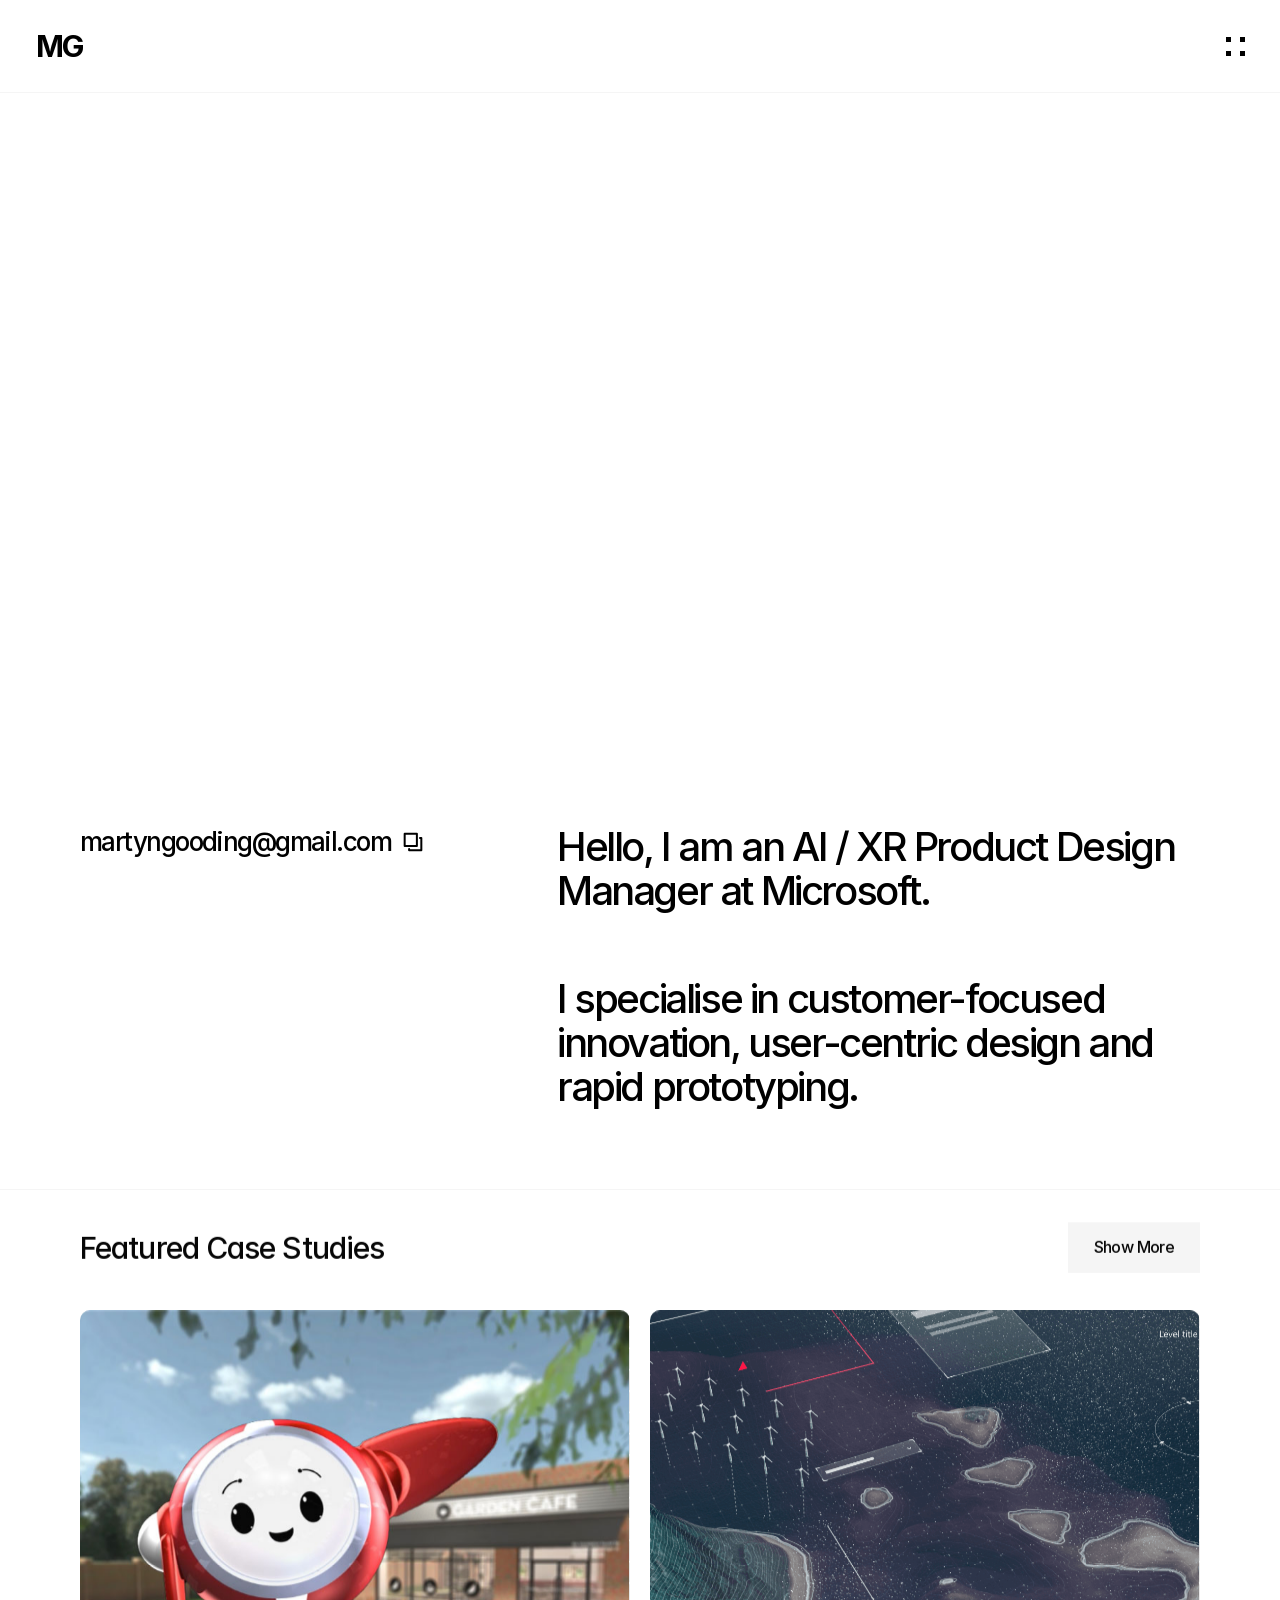
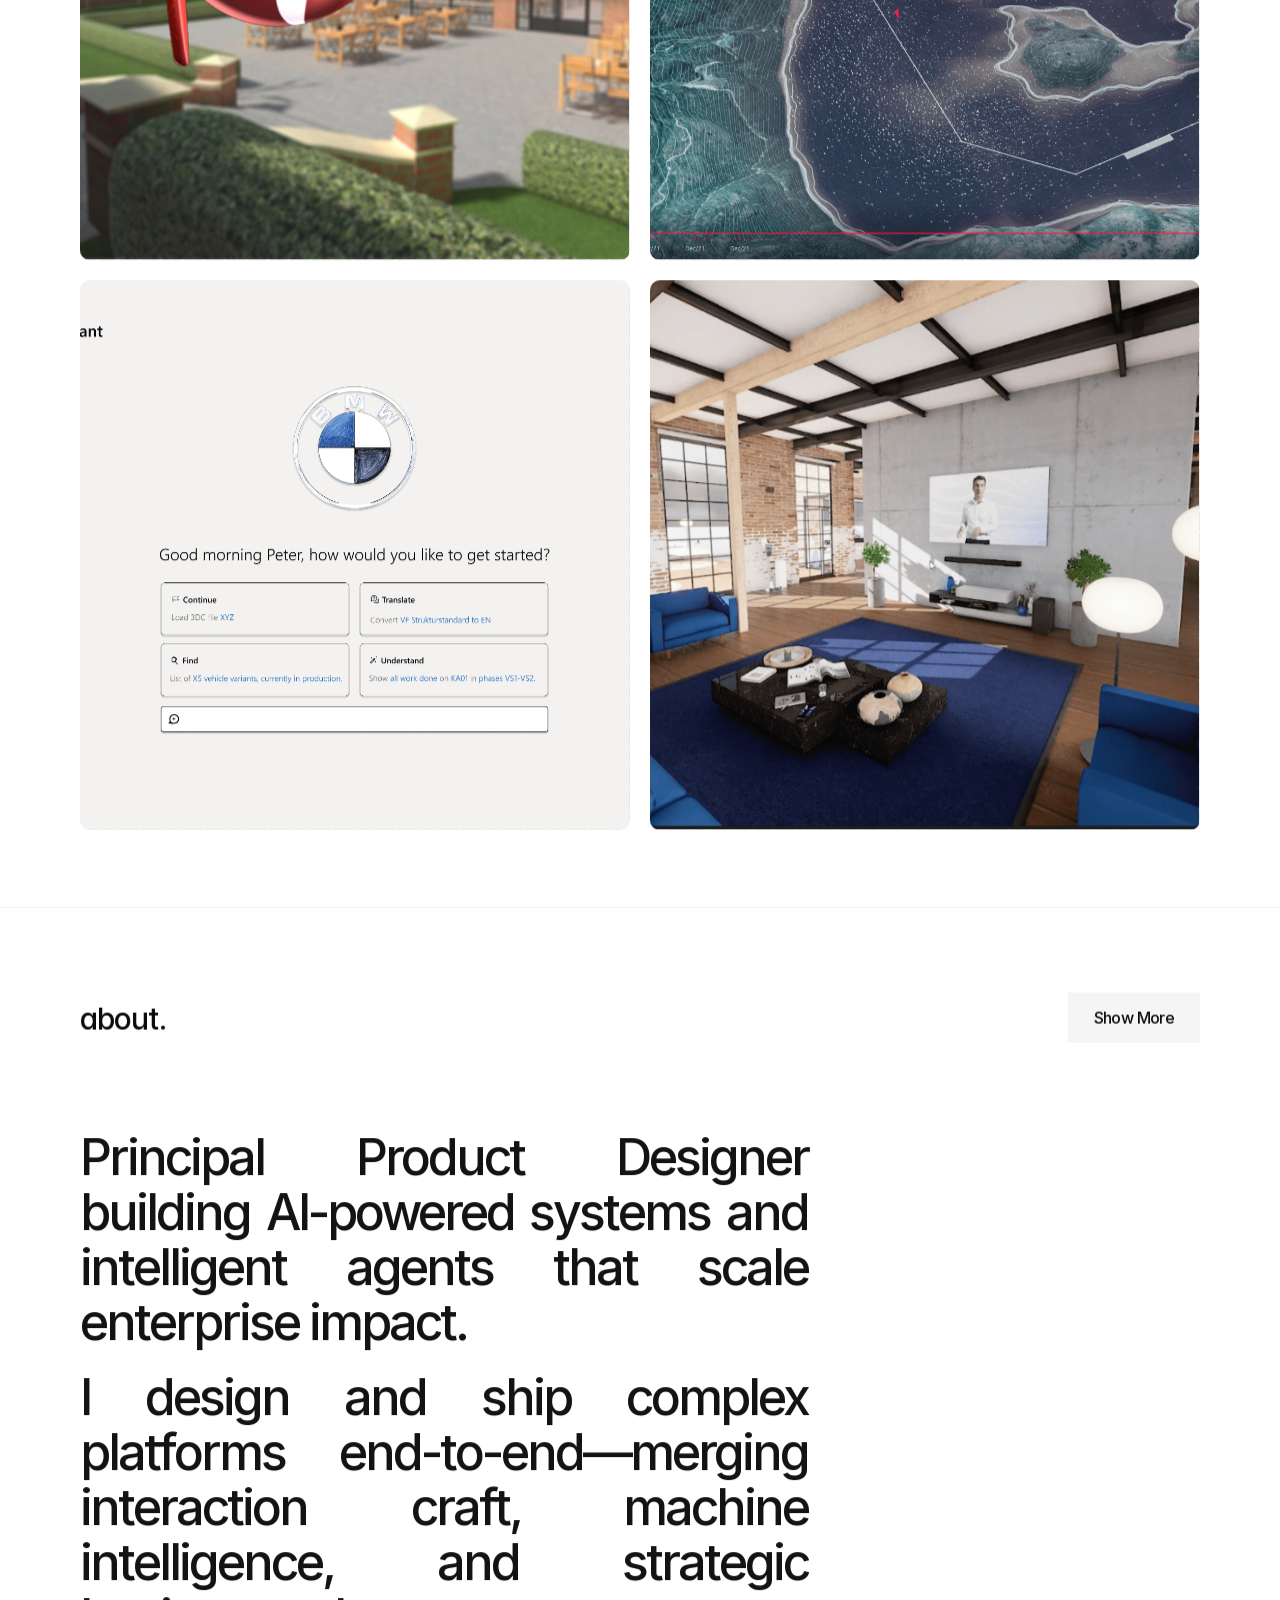
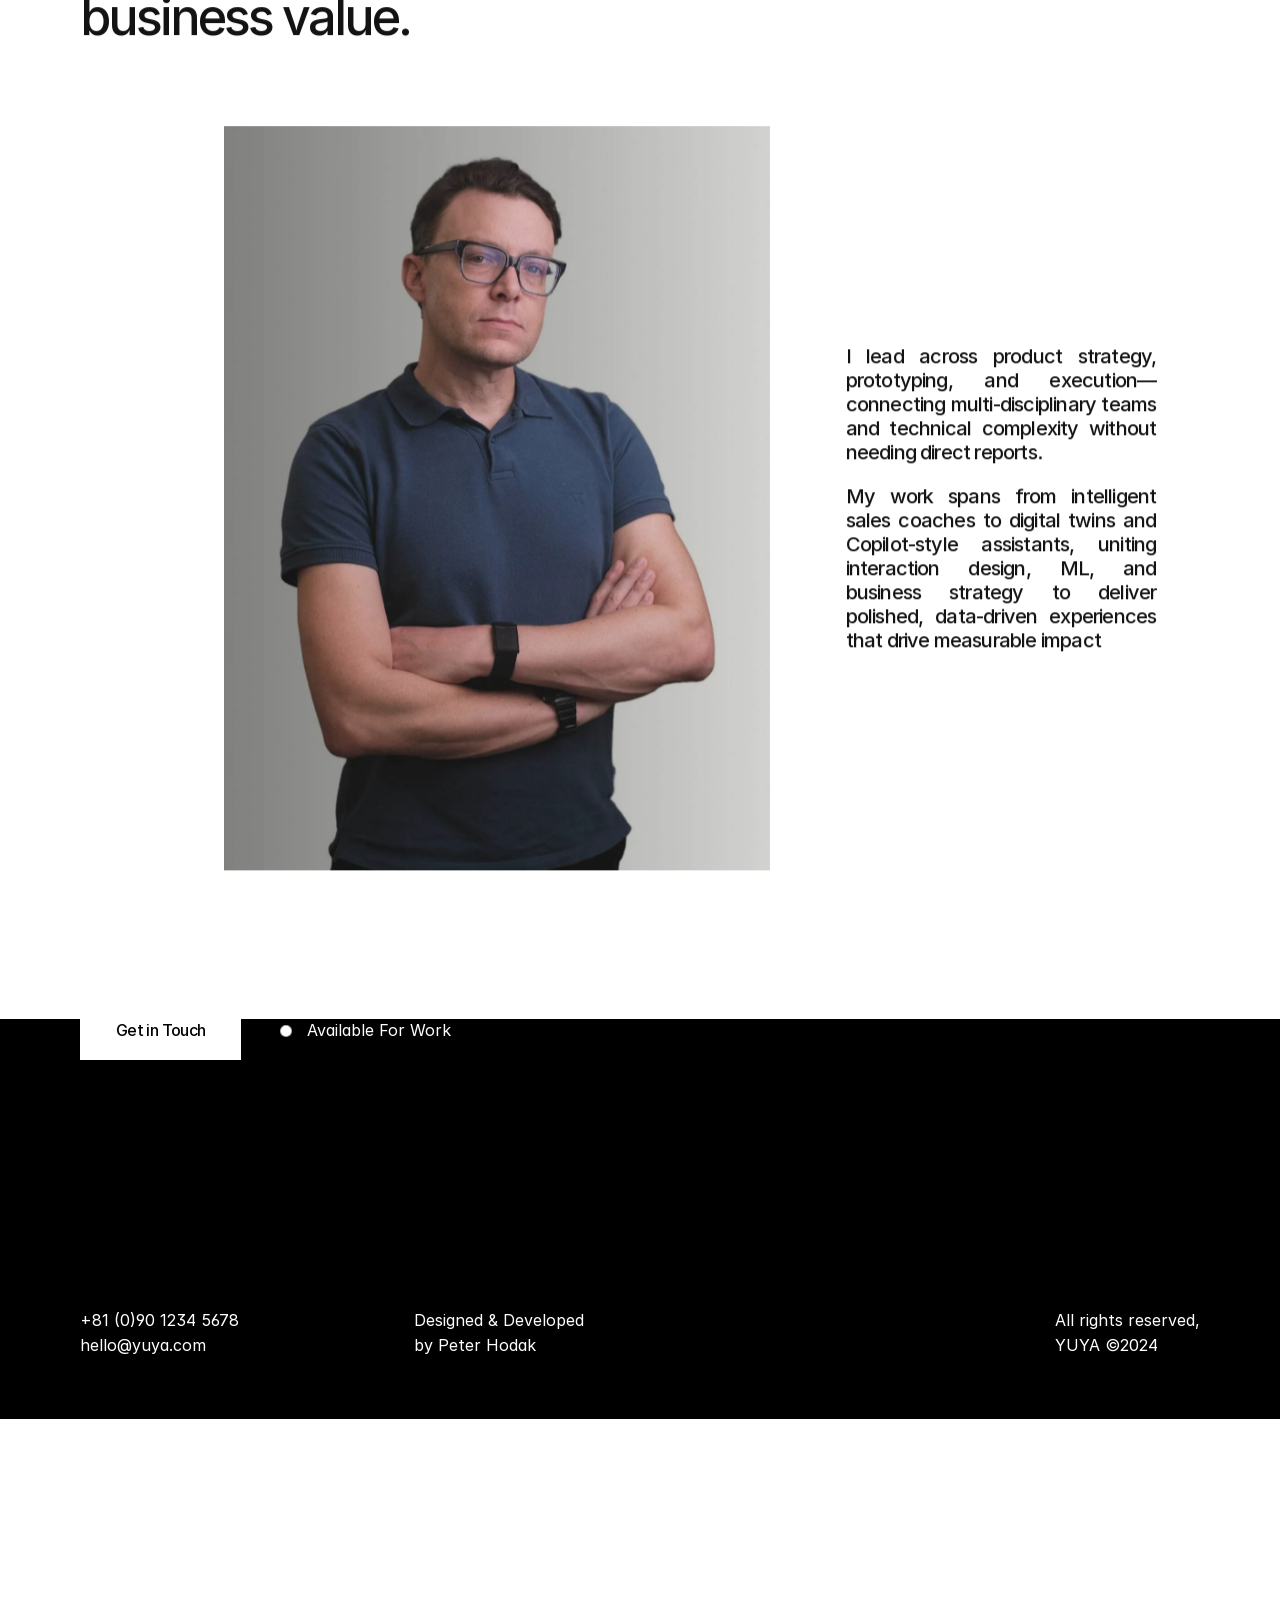
==== commit bc822936: "Reorganize images folder into a per-page structure images/ was a single flat directory with 75 hash-" ====
--- a/about/index.html
+++ b/about/index.html
@@ -1,7 +1,7 @@
 <!DOCTYPE html><!-- Made in Framer · framer.com ✨ --><!-- Published Jul 9, 2026, 10:10 AM UTC --><html lang="en" data-redirect-timezone="1"><head>
   <script id="framexporter-file-protocol-shim">(function(){if(location.protocol!=="file:")return;var M={"/about":"about/index.html","/contact":"contact/index.html","/":"index.html","/works/bmw":"works/bmw/index.html","/works/cch-digitaltwin":"works/cch-digitaltwin/index.html","/works/equinor":"works/equinor/index.html","/works":"works/index.html","/works/samsung-lu":"works/samsung-lu/index.html"};function norm(p){p=(p||"").split("?")[0].split("#")[0];return p.replace(/\/+$/,"")||"/"}function targetFor(route){var r=norm(route);var rel=M[r];if(!rel)return null;try{return new URL(rel,location.href)}catch(e){return null}}function go(route,useHistory){var t=targetFor(route);if(!t)return false;if(t.href===location.href){if(useHistory){try{history.replaceState(null,"",route)}catch(e){}}return true}location.href=t.href;return true}function patchHistory(fn){return function(s,t,u){if(typeof u!=="string"||u.charAt(0)!=="/"||u.charAt(1)==="/")return fn.apply(history,arguments);var t=targetFor(u);if(!t)return fn.apply(history,arguments);if(t.href===location.href)return fn.call(history,s,t,u);location.href=t.href}}history.pushState=patchHistory(history.pushState);history.replaceState=patchHistory(history.replaceState);document.addEventListener("click",function(e){var a=e.target&&e.target.closest?e.target.closest("a[href]"):null;if(!a)return;var h=a.getAttribute("href");if(!h||h.charAt(0)!=="/"||h.charAt(1)==="/")return;e.preventDefault();go(h,false)},true);go("/",true)})();</script>
   <script id="framexporter-framercms-shim">(function(){function sliceBuf(ab,rangeParam){var u8=new Uint8Array(ab),parts=rangeParam.split(","),total=0,i,p,from,to,chunk;for(i=0;i<parts.length;i++){p=parts[i].split("-");from=+p[0];to=+p[1]+1;total+=to-from;}var out=new Uint8Array(total),off=0;for(i=0;i<parts.length;i++){p=parts[i].split("-");from=+p[0];to=+p[1]+1;chunk=u8.subarray(from,to);out.set(chunk,off);off+=chunk.length;}return out.buffer;}function getUrl(input){if(typeof input==="string")return input;if(input&&typeof input.url==="string")return input.url;return null;}function parse(u){try{return new URL(u,location.href)}catch(e){return null;}}function fixPath(u){var s=u.toString();if(s.indexOf("/assets/assets/")>=0)return new URL(s.replace("/assets/assets/","/assets/"));if(s.indexOf("/cms/")>=0&&/\.framercms/i.test(s))return new URL(s.replace("/cms/","/assets/"));return u;}function needs(u){return u&&/\.framercms$/i.test(u.pathname)&&u.searchParams.has("range");}function strip(u){u=fixPath(u);var range=u.searchParams.get("range");u.searchParams.delete("range");return{clean:u.toString(),range:range};}function responseFromSlice(res,ab,range){var body=sliceBuf(ab,range);var h=new Headers(res.headers);h.delete("content-length");h.delete("content-range");return new Response(body,{status:200,statusText:res.statusText,headers:h});}var nativeFetch=window.fetch;if(!nativeFetch)return;function loadSlice(clean,range,init){return nativeFetch(clean,init).then(function(res){if(!res.ok)return res;return res.arrayBuffer().then(function(ab){return responseFromSlice(res,ab,range);});});}window.fetch=function(input,init){var url=getUrl(input);if(!url)return nativeFetch.apply(this,arguments);var u=parse(url);if(!needs(u))return nativeFetch.apply(this,arguments);var s=strip(u);return loadSlice(s.clean,s.range,init);};var XO=XMLHttpRequest.prototype.open,XS=XMLHttpRequest.prototype.send;XMLHttpRequest.prototype.open=function(m,url){this._feUrl=url;return XO.apply(this,arguments);};XMLHttpRequest.prototype.send=function(body){var url=this._feUrl;if(typeof url!=="string")return XS.apply(this,arguments);var u=parse(url);if(!needs(u))return XS.apply(this,arguments);var s=strip(u),xhr=this;loadSlice(s.clean,s.range).then(function(res){return res.arrayBuffer();}).then(function(ab){Object.defineProperty(xhr,"status",{value:200});Object.defineProperty(xhr,"readyState",{value:4});Object.defineProperty(xhr,"response",{value:ab});Object.defineProperty(xhr,"responseURL",{value:url});xhr.dispatchEvent(new Event("load"));xhr.dispatchEvent(new Event("loadend"));}).catch(function(){XS.call(xhr,body);});};})();</script>
-  <script id="framexporter-cdn-map" type="application/json">{"/images/6tTbkXggWgQCAJ4DO2QEdXXmgM.svg":"images/6tTbkXggWgQCAJ4DO2QEdXXmgM.svg","/images/6tTbkXggWgQCAJ4DO2QEdXXmgM":"images/6tTbkXggWgQCAJ4DO2QEdXXmgM.svg","/images/11KSGbIZoRSg4pjdnUoif6MKHI.svg":"images/11KSGbIZoRSg4pjdnUoif6MKHI.svg","/images/11KSGbIZoRSg4pjdnUoif6MKHI":"images/11KSGbIZoRSg4pjdnUoif6MKHI.svg","/assets/5A3Ce6C9YYmCjpQx9M4inSaKU.woff2":"fonts/5A3Ce6C9YYmCjpQx9M4inSaKU.woff2","/assets/Qx95Xyt0Ka3SGhinnbXIGpEIyP4.woff2":"fonts/Qx95Xyt0Ka3SGhinnbXIGpEIyP4.woff2","/assets/6mJuEAguuIuMog10gGvH5d3cl8.woff2":"fonts/6mJuEAguuIuMog10gGvH5d3cl8.woff2","/assets/xYYWaj7wCU5zSQH0eXvSaS19wo.woff2":"fonts/xYYWaj7wCU5zSQH0eXvSaS19wo.woff2","/assets/otTaNuNpVK4RbdlT7zDDdKvQBA.woff2":"fonts/otTaNuNpVK4RbdlT7zDDdKvQBA.woff2","/assets/d3tHnaQIAeqiE5hGcRw4mmgWYU.woff2":"fonts/d3tHnaQIAeqiE5hGcRw4mmgWYU.woff2","/assets/DolVirEGb34pEXEp8t8FQBSK4.woff2":"fonts/DolVirEGb34pEXEp8t8FQBSK4.woff2","/assets/DpPBYI0sL4fYLgAkX8KXOPVt7c.woff2":"fonts/DpPBYI0sL4fYLgAkX8KXOPVt7c.woff2","/assets/4RAEQdEOrcnDkhHiiCbJOw92Lk.woff2":"fonts/4RAEQdEOrcnDkhHiiCbJOw92Lk.woff2","/assets/1K3W8DizY3v4emK8Mb08YHxTbs.woff2":"fonts/1K3W8DizY3v4emK8Mb08YHxTbs.woff2","/assets/tUSCtfYVM1I1IchuyCwz9gDdQ.woff2":"fonts/tUSCtfYVM1I1IchuyCwz9gDdQ.woff2","/assets/VgYFWiwsAC5OYxAycRXXvhze58.woff2":"fonts/VgYFWiwsAC5OYxAycRXXvhze58.woff2","/assets/DXD0Q7LSl7HEvDzucnyLnGBHM.woff2":"fonts/DXD0Q7LSl7HEvDzucnyLnGBHM.woff2","/assets/GIryZETIX4IFypco5pYZONKhJIo.woff2":"fonts/GIryZETIX4IFypco5pYZONKhJIo.woff2","/assets/H89BbHkbHDzlxZzxi8uPzTsp90.woff2":"fonts/H89BbHkbHDzlxZzxi8uPzTsp90.woff2","/assets/u6gJwDuwB143kpNK1T1MDKDWkMc.woff2":"fonts/u6gJwDuwB143kpNK1T1MDKDWkMc.woff2","/assets/43sJ6MfOPh1LCJt46OvyDuSbA6o.woff2":"fonts/43sJ6MfOPh1LCJt46OvyDuSbA6o.woff2","/assets/wccHG0r4gBDAIRhfHiOlq6oEkqw.woff2":"fonts/wccHG0r4gBDAIRhfHiOlq6oEkqw.woff2","/assets/WZ367JPwf9bRW6LdTHN8rXgSjw.woff2":"fonts/WZ367JPwf9bRW6LdTHN8rXgSjw.woff2","/assets/QxmhnWTzLtyjIiZcfaLIJ8EFBXU.woff2":"fonts/QxmhnWTzLtyjIiZcfaLIJ8EFBXU.woff2","/assets/2A4Xx7CngadFGlVV4xrO06OBHY.woff2":"fonts/2A4Xx7CngadFGlVV4xrO06OBHY.woff2","/assets/khkJkwSL66WFg8SX6Wa726c.woff2":"fonts/khkJkwSL66WFg8SX6Wa726c.woff2","/assets/0E7IMbDzcGABpBwwqNEt60wU0w.woff2":"fonts/0E7IMbDzcGABpBwwqNEt60wU0w.woff2","/assets/NTJ0nQgIF0gcDelS14zQ9NR9Q.woff2":"fonts/NTJ0nQgIF0gcDelS14zQ9NR9Q.woff2","/assets/QrcNhgEPfRl0LS8qz5Ln8olanl8.woff2":"fonts/QrcNhgEPfRl0LS8qz5Ln8olanl8.woff2","/assets/JEXmejW8mXOYMtt0hyRg811kHac.woff2":"fonts/JEXmejW8mXOYMtt0hyRg811kHac.woff2","/assets/ksvR4VsLksjpSwnC2fPgHRNMw.woff2":"fonts/ksvR4VsLksjpSwnC2fPgHRNMw.woff2","/assets/uy9s0iWuxiNnVt8EpTI3gzohpwo.woff2":"fonts/uy9s0iWuxiNnVt8EpTI3gzohpwo.woff2","/assets/5vvr9Vy74if2I6bQbJvbw7SY1pQ.woff2":"fonts/5vvr9Vy74if2I6bQbJvbw7SY1pQ.woff2","/assets/EOr0mi4hNtlgWNn9if640EZzXCo.woff2":"fonts/EOr0mi4hNtlgWNn9if640EZzXCo.woff2","/assets/Y9k9QrlZAqio88Klkmbd8VoMQc.woff2":"fonts/Y9k9QrlZAqio88Klkmbd8VoMQc.woff2","/assets/OYrD2tBIBPvoJXiIHnLoOXnY9M.woff2":"fonts/OYrD2tBIBPvoJXiIHnLoOXnY9M.woff2","/assets/JeYwfuaPfZHQhEG8U5gtPDZ7WQ.woff2":"fonts/JeYwfuaPfZHQhEG8U5gtPDZ7WQ.woff2","/assets/GrgcKwrN6d3Uz8EwcLHZxwEfC4.woff2":"fonts/GrgcKwrN6d3Uz8EwcLHZxwEfC4.woff2","/assets/b6Y37FthZeALduNqHicBT6FutY.woff2":"fonts/b6Y37FthZeALduNqHicBT6FutY.woff2","/assets/05KsVHGDmqXSBXM4yRZ65P8i0s.woff2":"fonts/05KsVHGDmqXSBXM4yRZ65P8i0s.woff2","/assets/ky8ovPukK4dJ1Pxq74qGhOqCYI.woff2":"fonts/ky8ovPukK4dJ1Pxq74qGhOqCYI.woff2","/assets/vvNSqIj42qeQ2bvCRBIWKHscrc.woff2":"fonts/vvNSqIj42qeQ2bvCRBIWKHscrc.woff2","/assets/3ZmXbBKToJifDV9gwcifVd1tEY.woff2":"fonts/3ZmXbBKToJifDV9gwcifVd1tEY.woff2","/assets/FNfhX3dt4ChuLJq2PwdlxHO7PU.woff2":"fonts/FNfhX3dt4ChuLJq2PwdlxHO7PU.woff2","/assets/g0c8vEViiXNlKAgI4Ymmk3Ig.woff2":"fonts/g0c8vEViiXNlKAgI4Ymmk3Ig.woff2","/assets/efTfQcBJ53kM2pB1hezSZ3RDUFs.woff2":"fonts/efTfQcBJ53kM2pB1hezSZ3RDUFs.woff2","/assets/hyOgCu0Xnghbimh0pE8QTvtt2AU.woff2":"fonts/hyOgCu0Xnghbimh0pE8QTvtt2AU.woff2","/assets/NeGmSOXrPBfEFIy5YZeHq17LEDA.woff2":"fonts/NeGmSOXrPBfEFIy5YZeHq17LEDA.woff2","/assets/oYaAX5himiTPYuN8vLWnqBbfD2s.woff2":"fonts/oYaAX5himiTPYuN8vLWnqBbfD2s.woff2","/assets/lEJLP4R0yuCaMCjSXYHtJw72M.woff2":"fonts/lEJLP4R0yuCaMCjSXYHtJw72M.woff2","/assets/cRJyLNuTJR5jbyKzGi33wU9cqIQ.woff2":"fonts/cRJyLNuTJR5jbyKzGi33wU9cqIQ.woff2","/assets/1ZFS7N918ojhhd0nQWdj3jz4w.woff2":"fonts/1ZFS7N918ojhhd0nQWdj3jz4w.woff2","/assets/A0Wcc7NgXMjUuFdquHDrIZpzZw0.woff2":"fonts/A0Wcc7NgXMjUuFdquHDrIZpzZw0.woff2","/assets/vxBnBhH8768IFAXAb4Qf6wQHKs.woff2":"fonts/vxBnBhH8768IFAXAb4Qf6wQHKs.woff2","/assets/zSsEuoJdh8mcFVk976C05ZfQr8.woff2":"fonts/zSsEuoJdh8mcFVk976C05ZfQr8.woff2","/assets/b8ezwLrN7h2AUoPEENcsTMVJ0.woff2":"fonts/b8ezwLrN7h2AUoPEENcsTMVJ0.woff2","/assets/mvNEIBLyHbscgHtwfsByjXUz3XY.woff2":"fonts/mvNEIBLyHbscgHtwfsByjXUz3XY.woff2","/assets/6FI2EneKzM3qBy5foOZXey7coCA.woff2":"fonts/6FI2EneKzM3qBy5foOZXey7coCA.woff2","/assets/qrVgiXNd6RuQjETYQiVQ9nqCk.woff2":"fonts/qrVgiXNd6RuQjETYQiVQ9nqCk.woff2","/assets/NHHeAKJVP0ZWHk5YZnQQChIsBM.woff2":"fonts/NHHeAKJVP0ZWHk5YZnQQChIsBM.woff2","/assets/vQyevYAyHtARFwPqUzQGpnDs.woff2":"fonts/vQyevYAyHtARFwPqUzQGpnDs.woff2","/images/KgCKAN78DWLgvAgK3CxWe7ylK9o.png":"images/KgCKAN78DWLgvAgK3CxWe7ylK9o.png","/images/KgCKAN78DWLgvAgK3CxWe7ylK9o":"images/KgCKAN78DWLgvAgK3CxWe7ylK9o.png","/images/cmIuyZbvGXvbeI3KrZlAVmPyXk.png":"images/cmIuyZbvGXvbeI3KrZlAVmPyXk.png","/images/cmIuyZbvGXvbeI3KrZlAVmPyXk":"images/cmIuyZbvGXvbeI3KrZlAVmPyXk.png","/images/csaSuIet1LU8yJrkuaQ2NV3ngYw.png":"images/csaSuIet1LU8yJrkuaQ2NV3ngYw.png","/images/csaSuIet1LU8yJrkuaQ2NV3ngYw":"images/csaSuIet1LU8yJrkuaQ2NV3ngYw.png","/images/AqB43QtZJGX18cPnVLx27RjcU.png":"images/AqB43QtZJGX18cPnVLx27RjcU.png","/images/AqB43QtZJGX18cPnVLx27RjcU":"images/AqB43QtZJGX18cPnVLx27RjcU.png","/assets/CfMzU8w2e7tHgF4T4rATMPuWosA.woff2":"fonts/CfMzU8w2e7tHgF4T4rATMPuWosA.woff2","/assets/867QObYax8ANsfX4TGEVU9YiCM.woff2":"fonts/867QObYax8ANsfX4TGEVU9YiCM.woff2","/assets/Oyn2ZbENFdnW7mt2Lzjk1h9Zb9k.woff2":"fonts/Oyn2ZbENFdnW7mt2Lzjk1h9Zb9k.woff2","/assets/cdAe8hgZ1cMyLu9g005pAW3xMo.woff2":"fonts/cdAe8hgZ1cMyLu9g005pAW3xMo.woff2","/assets/DOfvtmE1UplCq161m6Hj8CSQYg.woff2":"fonts/DOfvtmE1UplCq161m6Hj8CSQYg.woff2","/assets/vFzuJY0c65av44uhEKB6vyjFMg.woff2":"fonts/vFzuJY0c65av44uhEKB6vyjFMg.woff2","/assets/tKtBcDnBMevsEEJKdNGhhkLzYo.woff2":"fonts/tKtBcDnBMevsEEJKdNGhhkLzYo.woff2","/images/WDImWMoSvqgQtnh9zNy7Fj5aI.jpeg":"images/WDImWMoSvqgQtnh9zNy7Fj5aI.jpeg","/images/WDImWMoSvqgQtnh9zNy7Fj5aI":"images/WDImWMoSvqgQtnh9zNy7Fj5aI.jpeg","/images/5ptRykDPXsA3G0viLbIJLBG2I.svg":"images/5ptRykDPXsA3G0viLbIJLBG2I.svg","/images/5ptRykDPXsA3G0viLbIJLBG2I":"images/5ptRykDPXsA3G0viLbIJLBG2I.svg","/images/zwIWhbdgQXRwHa5sCxm0vU1E1xM.svg":"images/zwIWhbdgQXRwHa5sCxm0vU1E1xM.svg","/images/zwIWhbdgQXRwHa5sCxm0vU1E1xM":"images/zwIWhbdgQXRwHa5sCxm0vU1E1xM.svg","/images/sMikj3o7KtJ15dQjBNZE2LXH8.svg":"images/sMikj3o7KtJ15dQjBNZE2LXH8.svg","/images/sMikj3o7KtJ15dQjBNZE2LXH8":"images/sMikj3o7KtJ15dQjBNZE2LXH8.svg","/images/vGbZ9NqqXCatpLzcHNfoRZiGPQE.svg":"images/vGbZ9NqqXCatpLzcHNfoRZiGPQE.svg","/images/vGbZ9NqqXCatpLzcHNfoRZiGPQE":"images/vGbZ9NqqXCatpLzcHNfoRZiGPQE.svg","/images/w8L6nh6vOOW1ydbryjucHkTZfPI.svg":"images/w8L6nh6vOOW1ydbryjucHkTZfPI.svg","/images/w8L6nh6vOOW1ydbryjucHkTZfPI":"images/w8L6nh6vOOW1ydbryjucHkTZfPI.svg","/images/gRGMuorkPcsUMtbaeoyTUUzlZLo.svg":"images/gRGMuorkPcsUMtbaeoyTUUzlZLo.svg","/images/gRGMuorkPcsUMtbaeoyTUUzlZLo":"images/gRGMuorkPcsUMtbaeoyTUUzlZLo.svg","/images/XtsU0wisGzN85jei7k4J6dlmfZI.jpeg":"images/XtsU0wisGzN85jei7k4J6dlmfZI.jpeg","/images/XtsU0wisGzN85jei7k4J6dlmfZI":"images/XtsU0wisGzN85jei7k4J6dlmfZI.jpeg","/images/YR26TNo3hsv0t4LlvIJsYAezJg.png":"images/YR26TNo3hsv0t4LlvIJsYAezJg.png","/images/YR26TNo3hsv0t4LlvIJsYAezJg":"images/YR26TNo3hsv0t4LlvIJsYAezJg.png","/images/0LVsuVzdIGRz7zTAxTF4jhEKro.jpg":"images/0LVsuVzdIGRz7zTAxTF4jhEKro.jpg","/images/0LVsuVzdIGRz7zTAxTF4jhEKro":"images/0LVsuVzdIGRz7zTAxTF4jhEKro.jpg","/images/ACafY6vzHB0xyFGl7Pd9dQTvaqA.png":"images/ACafY6vzHB0xyFGl7Pd9dQTvaqA.png","/images/ACafY6vzHB0xyFGl7Pd9dQTvaqA":"images/ACafY6vzHB0xyFGl7Pd9dQTvaqA.png","/images/v6tvhEfh75uNqTlHHBeCUQqcof0.png":"images/v6tvhEfh75uNqTlHHBeCUQqcof0.png","/images/v6tvhEfh75uNqTlHHBeCUQqcof0":"images/v6tvhEfh75uNqTlHHBeCUQqcof0.png","/images/I4KluRint693YKeq6fISIOd1G0Q.png":"images/I4KluRint693YKeq6fISIOd1G0Q.png","/images/I4KluRint693YKeq6fISIOd1G0Q":"images/I4KluRint693YKeq6fISIOd1G0Q.png","/images/2ClKzVFnAgDvRgKBG1LpcH4gkSU.png":"images/2ClKzVFnAgDvRgKBG1LpcH4gkSU.png","/images/2ClKzVFnAgDvRgKBG1LpcH4gkSU":"images/2ClKzVFnAgDvRgKBG1LpcH4gkSU.png","/images/NZJCToz0jtuHYvH4rVu5pI6dEk.png":"images/NZJCToz0jtuHYvH4rVu5pI6dEk.png","/images/NZJCToz0jtuHYvH4rVu5pI6dEk":"images/NZJCToz0jtuHYvH4rVu5pI6dEk.png","/images/gsZOwL8HeTDaSDPVN0wse9Subms.png":"images/gsZOwL8HeTDaSDPVN0wse9Subms.png","/images/gsZOwL8HeTDaSDPVN0wse9Subms":"images/gsZOwL8HeTDaSDPVN0wse9Subms.png","/images/HXUXTmUvkKDzo7g1arBhTpPRc.jpg":"images/HXUXTmUvkKDzo7g1arBhTpPRc.jpg","/images/HXUXTmUvkKDzo7g1arBhTpPRc":"images/HXUXTmUvkKDzo7g1arBhTpPRc.jpg","/images/v11K4KudpwMo7MUx6xLBzuWZmaw.jpg":"images/v11K4KudpwMo7MUx6xLBzuWZmaw.jpg","/images/v11K4KudpwMo7MUx6xLBzuWZmaw":"images/v11K4KudpwMo7MUx6xLBzuWZmaw.jpg","/images/fqfdzoFm1rEl96f8j7EZork83A.png":"images/fqfdzoFm1rEl96f8j7EZork83A.png","/images/fqfdzoFm1rEl96f8j7EZork83A":"images/fqfdzoFm1rEl96f8j7EZork83A.png","/images/zlrzw47Wu3xmuPXO92W0c6fFro.png":"images/zlrzw47Wu3xmuPXO92W0c6fFro.png","/images/zlrzw47Wu3xmuPXO92W0c6fFro":"images/zlrzw47Wu3xmuPXO92W0c6fFro.png","/images/1zCJ2OVPwvaduny7wG5Gmg.png":"images/1zCJ2OVPwvaduny7wG5Gmg.png","/images/1zCJ2OVPwvaduny7wG5Gmg":"images/1zCJ2OVPwvaduny7wG5Gmg.png","/images/WPZ4NoP3dSy6pxG9FcIZyXEEYsY.png":"images/WPZ4NoP3dSy6pxG9FcIZyXEEYsY.png","/images/WPZ4NoP3dSy6pxG9FcIZyXEEYsY":"images/WPZ4NoP3dSy6pxG9FcIZyXEEYsY.png","/images/N8VZoPwo16xgLzuKcdl1LpWt41Q.png":"images/N8VZoPwo16xgLzuKcdl1LpWt41Q.png","/images/N8VZoPwo16xgLzuKcdl1LpWt41Q":"images/N8VZoPwo16xgLzuKcdl1LpWt41Q.png","/images/hwCorDTdbm041GrrY0cWU2HmM.png":"images/hwCorDTdbm041GrrY0cWU2HmM.png","/images/hwCorDTdbm041GrrY0cWU2HmM":"images/hwCorDTdbm041GrrY0cWU2HmM.png","/images/Zmc1HWX7mAtdYWWkfFRkBw4ECc.png":"images/Zmc1HWX7mAtdYWWkfFRkBw4ECc.png","/images/Zmc1HWX7mAtdYWWkfFRkBw4ECc":"images/Zmc1HWX7mAtdYWWkfFRkBw4ECc.png","/images/ngA0IzpmuKrDed0tNwyliU914.png":"images/ngA0IzpmuKrDed0tNwyliU914.png","/images/ngA0IzpmuKrDed0tNwyliU914":"images/ngA0IzpmuKrDed0tNwyliU914.png","/images/yp9spvRnbG944w7BKKFfEini0JM.jpeg":"images/yp9spvRnbG944w7BKKFfEini0JM.jpeg","/images/yp9spvRnbG944w7BKKFfEini0JM":"images/yp9spvRnbG944w7BKKFfEini0JM.jpeg","/images/rovPJPLKP4jd9wguHxjL8KQc.jpeg":"images/rovPJPLKP4jd9wguHxjL8KQc.jpeg","/images/rovPJPLKP4jd9wguHxjL8KQc":"images/rovPJPLKP4jd9wguHxjL8KQc.jpeg","/images/aRY6nEt12sS7pyAYJnFvzTFIq9E.jpeg":"images/aRY6nEt12sS7pyAYJnFvzTFIq9E.jpeg","/images/aRY6nEt12sS7pyAYJnFvzTFIq9E":"images/aRY6nEt12sS7pyAYJnFvzTFIq9E.jpeg","/images/LwtyNHNtAusxMOlNyPqzKZW0mxE.jpeg":"images/LwtyNHNtAusxMOlNyPqzKZW0mxE.jpeg","/images/LwtyNHNtAusxMOlNyPqzKZW0mxE":"images/LwtyNHNtAusxMOlNyPqzKZW0mxE.jpeg","/images/LzFzmWf4OcpqQzczZ4ohKEFO5c.jpeg":"images/LzFzmWf4OcpqQzczZ4ohKEFO5c.jpeg","/images/LzFzmWf4OcpqQzczZ4ohKEFO5c":"images/LzFzmWf4OcpqQzczZ4ohKEFO5c.jpeg","/images/YyV2ACnpUMetSsrUjbzR9qQzWE.jpeg":"images/YyV2ACnpUMetSsrUjbzR9qQzWE.jpeg","/images/YyV2ACnpUMetSsrUjbzR9qQzWE":"images/YyV2ACnpUMetSsrUjbzR9qQzWE.jpeg","/images/WWfilRyzBVsbahJD1HrnyuFlng.jpeg":"images/WWfilRyzBVsbahJD1HrnyuFlng.jpeg","/images/WWfilRyzBVsbahJD1HrnyuFlng":"images/WWfilRyzBVsbahJD1HrnyuFlng.jpeg","/images/fZrRE6jNvSg4gqScYLN5JyRBpY.jpeg":"images/fZrRE6jNvSg4gqScYLN5JyRBpY.jpeg","/images/fZrRE6jNvSg4gqScYLN5JyRBpY":"images/fZrRE6jNvSg4gqScYLN5JyRBpY.jpeg","/images/RqNmi0Pz9c376oZhuA7p0KPQm8.jpeg":"images/RqNmi0Pz9c376oZhuA7p0KPQm8.jpeg","/images/RqNmi0Pz9c376oZhuA7p0KPQm8":"images/RqNmi0Pz9c376oZhuA7p0KPQm8.jpeg","/images/KZEmEMVkReOYNiaU96TsdSGPM0.jpeg":"images/KZEmEMVkReOYNiaU96TsdSGPM0.jpeg","/images/KZEmEMVkReOYNiaU96TsdSGPM0":"images/KZEmEMVkReOYNiaU96TsdSGPM0.jpeg","/images/0looytLa3DbevHtzVOdQ6p0ipYY.jpeg":"images/0looytLa3DbevHtzVOdQ6p0ipYY.jpeg","/images/0looytLa3DbevHtzVOdQ6p0ipYY":"images/0looytLa3DbevHtzVOdQ6p0ipYY.jpeg","/images/M7xMV50MaYNHS0HHVXtOpLO22KA.jpeg":"images/M7xMV50MaYNHS0HHVXtOpLO22KA.jpeg","/images/M7xMV50MaYNHS0HHVXtOpLO22KA":"images/M7xMV50MaYNHS0HHVXtOpLO22KA.jpeg","/images/k2ZS06msq1jNErklwOzACirqdU.jpeg":"images/k2ZS06msq1jNErklwOzACirqdU.jpeg","/images/k2ZS06msq1jNErklwOzACirqdU":"images/k2ZS06msq1jNErklwOzACirqdU.jpeg","/images/sL4a4afMk1NlOkVzoXmYaTL2Zc.jpeg":"images/sL4a4afMk1NlOkVzoXmYaTL2Zc.jpeg","/images/sL4a4afMk1NlOkVzoXmYaTL2Zc":"images/sL4a4afMk1NlOkVzoXmYaTL2Zc.jpeg","/images/zVi59EASahTVzUXQTnDSBiJ8kLw.png":"images/zVi59EASahTVzUXQTnDSBiJ8kLw.png","/images/zVi59EASahTVzUXQTnDSBiJ8kLw":"images/zVi59EASahTVzUXQTnDSBiJ8kLw.png","/images/FejZnmmIuuCkxm3HRslxysgbw.png":"images/FejZnmmIuuCkxm3HRslxysgbw.png","/images/FejZnmmIuuCkxm3HRslxysgbw":"images/FejZnmmIuuCkxm3HRslxysgbw.png","/images/Tks8MH70jLQ4XrgI37YbROVFS8.png":"images/Tks8MH70jLQ4XrgI37YbROVFS8.png","/images/Tks8MH70jLQ4XrgI37YbROVFS8":"images/Tks8MH70jLQ4XrgI37YbROVFS8.png","/images/4Ui9SUgJXUMaDoXNLYwCPjZUMM.png":"images/4Ui9SUgJXUMaDoXNLYwCPjZUMM.png","/images/4Ui9SUgJXUMaDoXNLYwCPjZUMM":"images/4Ui9SUgJXUMaDoXNLYwCPjZUMM.png","/images/GhTMP47lFwBeaV6xTD1n3d7eHQ.gif":"images/GhTMP47lFwBeaV6xTD1n3d7eHQ.gif","/images/GhTMP47lFwBeaV6xTD1n3d7eHQ":"images/GhTMP47lFwBeaV6xTD1n3d7eHQ.gif","/images/dxQy8zBMPyYQHyeUgmzacgs10E.gif":"images/dxQy8zBMPyYQHyeUgmzacgs10E.gif","/images/dxQy8zBMPyYQHyeUgmzacgs10E":"images/dxQy8zBMPyYQHyeUgmzacgs10E.gif","/images/hlUM38MpsIxm4d5DGv9bxImc0.gif":"images/hlUM38MpsIxm4d5DGv9bxImc0.gif","/images/hlUM38MpsIxm4d5DGv9bxImc0":"images/hlUM38MpsIxm4d5DGv9bxImc0.gif","/images/6HTbCKoW9mcBWgcDR4bz4RCzw3I.gif":"images/6HTbCKoW9mcBWgcDR4bz4RCzw3I.gif","/images/6HTbCKoW9mcBWgcDR4bz4RCzw3I":"images/6HTbCKoW9mcBWgcDR4bz4RCzw3I.gif","/images/4FlITkd7fX1RkNAUBxePZum9GA.gif":"images/4FlITkd7fX1RkNAUBxePZum9GA.gif","/images/4FlITkd7fX1RkNAUBxePZum9GA":"images/4FlITkd7fX1RkNAUBxePZum9GA.gif","/images/ODVvEPYdFMmS3Cy8LM9vURPqVY.png":"images/ODVvEPYdFMmS3Cy8LM9vURPqVY.png","/images/ODVvEPYdFMmS3Cy8LM9vURPqVY":"images/ODVvEPYdFMmS3Cy8LM9vURPqVY.png","/images/1nNWYteqveMOLBrM6v7xLeNEQ8w.png":"images/1nNWYteqveMOLBrM6v7xLeNEQ8w.png","/images/1nNWYteqveMOLBrM6v7xLeNEQ8w":"images/1nNWYteqveMOLBrM6v7xLeNEQ8w.png","/images/gMIYSgz6JTFZzKiq7J7Rl1O6E.png":"images/gMIYSgz6JTFZzKiq7J7Rl1O6E.png","/images/gMIYSgz6JTFZzKiq7J7Rl1O6E":"images/gMIYSgz6JTFZzKiq7J7Rl1O6E.png","/images/PZjosS0DBIUA4MjU0orVmaGtM.png":"images/PZjosS0DBIUA4MjU0orVmaGtM.png","/images/PZjosS0DBIUA4MjU0orVmaGtM":"images/PZjosS0DBIUA4MjU0orVmaGtM.png","/images/4jgK0qFNye35RpGaumArZcb5uHg.png":"images/4jgK0qFNye35RpGaumArZcb5uHg.png","/images/4jgK0qFNye35RpGaumArZcb5uHg":"images/4jgK0qFNye35RpGaumArZcb5uHg.png","/images/uk3h0Rn8JTrW7zpafBJ4i7RnBQ.png":"images/uk3h0Rn8JTrW7zpafBJ4i7RnBQ.png","/images/uk3h0Rn8JTrW7zpafBJ4i7RnBQ":"images/uk3h0Rn8JTrW7zpafBJ4i7RnBQ.png","/images/hIcNuFbG0T9izDtITxgq780WU0.png":"images/hIcNuFbG0T9izDtITxgq780WU0.png","/images/hIcNuFbG0T9izDtITxgq780WU0":"images/hIcNuFbG0T9izDtITxgq780WU0.png","/images/myxOIwaSPzYNSuuks8WgnHg8Ao.png":"images/myxOIwaSPzYNSuuks8WgnHg8Ao.png","/images/myxOIwaSPzYNSuuks8WgnHg8Ao":"images/myxOIwaSPzYNSuuks8WgnHg8Ao.png","/images/pGiXYozQ3mE4cilNOItfe2L2fUA.svg":"images/pGiXYozQ3mE4cilNOItfe2L2fUA.svg","/images/pGiXYozQ3mE4cilNOItfe2L2fUA":"images/pGiXYozQ3mE4cilNOItfe2L2fUA.svg","/third-party-assets/fontshare/":"assets/fontshare.bin","/assets/MLWPbW1dUQawJLhhun3dBwpgJak.mp4":"images/MLWPbW1dUQawJLhhun3dBwpgJak.mp4","/images/5ILRvlYXf72kHSVHqpa3snGzjU.jpg":"images/5ILRvlYXf72kHSVHqpa3snGzjU.jpg","/images/5ILRvlYXf72kHSVHqpa3snGzjU":"images/5ILRvlYXf72kHSVHqpa3snGzjU.jpg","/assets/6enYvhyNcx6wXO02Q1HGMKi1j1o.mp4":"images/6enYvhyNcx6wXO02Q1HGMKi1j1o.mp4","/images/aNMPHlWUh96D62FMVTzhtgFqRY.webp":"images/aNMPHlWUh96D62FMVTzhtgFqRY.webp","/images/aNMPHlWUh96D62FMVTzhtgFqRY":"images/aNMPHlWUh96D62FMVTzhtgFqRY.webp","/modules/oY68lWWT7Yl0ZZRBnRXa/2D1vuPeh4K75R2LaOhTG/qf2lb9g2f.js":"assets/qf2lb9g2f.js","/assets/KgCKAN78DWLgvAgK3CxWe7ylK9o.png":"images/KgCKAN78DWLgvAgK3CxWe7ylK9o_152.png","/assets/AqB43QtZJGX18cPnVLx27RjcU.png":"images/AqB43QtZJGX18cPnVLx27RjcU_153.png","/images/cijsNVn2b5of4pwrm84Fjvj7K4M.png":"images/cijsNVn2b5of4pwrm84Fjvj7K4M.png","/images/cijsNVn2b5of4pwrm84Fjvj7K4M":"images/cijsNVn2b5of4pwrm84Fjvj7K4M.png","/images/UG0WEOdYvGUDjMS51MeTCedOAIU.jpeg":"images/UG0WEOdYvGUDjMS51MeTCedOAIU.jpeg","/images/UG0WEOdYvGUDjMS51MeTCedOAIU":"images/UG0WEOdYvGUDjMS51MeTCedOAIU.jpeg","/images/NEwgfH5fwdTxpZXcwMR6WE485w0.jpeg":"images/NEwgfH5fwdTxpZXcwMR6WE485w0.jpeg","/images/NEwgfH5fwdTxpZXcwMR6WE485w0":"images/NEwgfH5fwdTxpZXcwMR6WE485w0.jpeg","/images/OcHKKGQEEScwyBI4pT8KEMvofaM.png":"images/OcHKKGQEEScwyBI4pT8KEMvofaM.png","/images/OcHKKGQEEScwyBI4pT8KEMvofaM":"images/OcHKKGQEEScwyBI4pT8KEMvofaM.png","/images/uvesRWZDkKhmHmp0NSXIztndQ4.png":"images/uvesRWZDkKhmHmp0NSXIztndQ4.png","/images/uvesRWZDkKhmHmp0NSXIztndQ4":"images/uvesRWZDkKhmHmp0NSXIztndQ4.png","/cms/oY68lWWT7Yl0ZZRBnRXa/2D1vuPeh4K75R2LaOhTG/qf2lb9g2f-indexes-default-0.framercms":"assets/qf2lb9g2f-indexes-default-0.framercms","/cms/oY68lWWT7Yl0ZZRBnRXa/2D1vuPeh4K75R2LaOhTG/qf2lb9g2f-chunk-default-0.framercms":"assets/qf2lb9g2f-chunk-default-0.framercms"}</script>
+  <script id="framexporter-cdn-map" type="application/json">{"/images/shared/6tTbkXggWgQCAJ4DO2QEdXXmgM.svg":"images/shared/6tTbkXggWgQCAJ4DO2QEdXXmgM.svg","/images/6tTbkXggWgQCAJ4DO2QEdXXmgM":"images/shared/6tTbkXggWgQCAJ4DO2QEdXXmgM.svg","/images/shared/11KSGbIZoRSg4pjdnUoif6MKHI.svg":"images/shared/11KSGbIZoRSg4pjdnUoif6MKHI.svg","/images/11KSGbIZoRSg4pjdnUoif6MKHI":"images/shared/11KSGbIZoRSg4pjdnUoif6MKHI.svg","/assets/5A3Ce6C9YYmCjpQx9M4inSaKU.woff2":"fonts/5A3Ce6C9YYmCjpQx9M4inSaKU.woff2","/assets/Qx95Xyt0Ka3SGhinnbXIGpEIyP4.woff2":"fonts/Qx95Xyt0Ka3SGhinnbXIGpEIyP4.woff2","/assets/6mJuEAguuIuMog10gGvH5d3cl8.woff2":"fonts/6mJuEAguuIuMog10gGvH5d3cl8.woff2","/assets/xYYWaj7wCU5zSQH0eXvSaS19wo.woff2":"fonts/xYYWaj7wCU5zSQH0eXvSaS19wo.woff2","/assets/otTaNuNpVK4RbdlT7zDDdKvQBA.woff2":"fonts/otTaNuNpVK4RbdlT7zDDdKvQBA.woff2","/assets/d3tHnaQIAeqiE5hGcRw4mmgWYU.woff2":"fonts/d3tHnaQIAeqiE5hGcRw4mmgWYU.woff2","/assets/DolVirEGb34pEXEp8t8FQBSK4.woff2":"fonts/DolVirEGb34pEXEp8t8FQBSK4.woff2","/assets/DpPBYI0sL4fYLgAkX8KXOPVt7c.woff2":"fonts/DpPBYI0sL4fYLgAkX8KXOPVt7c.woff2","/assets/4RAEQdEOrcnDkhHiiCbJOw92Lk.woff2":"fonts/4RAEQdEOrcnDkhHiiCbJOw92Lk.woff2","/assets/1K3W8DizY3v4emK8Mb08YHxTbs.woff2":"fonts/1K3W8DizY3v4emK8Mb08YHxTbs.woff2","/assets/tUSCtfYVM1I1IchuyCwz9gDdQ.woff2":"fonts/tUSCtfYVM1I1IchuyCwz9gDdQ.woff2","/assets/VgYFWiwsAC5OYxAycRXXvhze58.woff2":"fonts/VgYFWiwsAC5OYxAycRXXvhze58.woff2","/assets/DXD0Q7LSl7HEvDzucnyLnGBHM.woff2":"fonts/DXD0Q7LSl7HEvDzucnyLnGBHM.woff2","/assets/GIryZETIX4IFypco5pYZONKhJIo.woff2":"fonts/GIryZETIX4IFypco5pYZONKhJIo.woff2","/assets/H89BbHkbHDzlxZzxi8uPzTsp90.woff2":"fonts/H89BbHkbHDzlxZzxi8uPzTsp90.woff2","/assets/u6gJwDuwB143kpNK1T1MDKDWkMc.woff2":"fonts/u6gJwDuwB143kpNK1T1MDKDWkMc.woff2","/assets/43sJ6MfOPh1LCJt46OvyDuSbA6o.woff2":"fonts/43sJ6MfOPh1LCJt46OvyDuSbA6o.woff2","/assets/wccHG0r4gBDAIRhfHiOlq6oEkqw.woff2":"fonts/wccHG0r4gBDAIRhfHiOlq6oEkqw.woff2","/assets/WZ367JPwf9bRW6LdTHN8rXgSjw.woff2":"fonts/WZ367JPwf9bRW6LdTHN8rXgSjw.woff2","/assets/QxmhnWTzLtyjIiZcfaLIJ8EFBXU.woff2":"fonts/QxmhnWTzLtyjIiZcfaLIJ8EFBXU.woff2","/assets/2A4Xx7CngadFGlVV4xrO06OBHY.woff2":"fonts/2A4Xx7CngadFGlVV4xrO06OBHY.woff2","/assets/khkJkwSL66WFg8SX6Wa726c.woff2":"fonts/khkJkwSL66WFg8SX6Wa726c.woff2","/assets/0E7IMbDzcGABpBwwqNEt60wU0w.woff2":"fonts/0E7IMbDzcGABpBwwqNEt60wU0w.woff2","/assets/NTJ0nQgIF0gcDelS14zQ9NR9Q.woff2":"fonts/NTJ0nQgIF0gcDelS14zQ9NR9Q.woff2","/assets/QrcNhgEPfRl0LS8qz5Ln8olanl8.woff2":"fonts/QrcNhgEPfRl0LS8qz5Ln8olanl8.woff2","/assets/JEXmejW8mXOYMtt0hyRg811kHac.woff2":"fonts/JEXmejW8mXOYMtt0hyRg811kHac.woff2","/assets/ksvR4VsLksjpSwnC2fPgHRNMw.woff2":"fonts/ksvR4VsLksjpSwnC2fPgHRNMw.woff2","/assets/uy9s0iWuxiNnVt8EpTI3gzohpwo.woff2":"fonts/uy9s0iWuxiNnVt8EpTI3gzohpwo.woff2","/assets/5vvr9Vy74if2I6bQbJvbw7SY1pQ.woff2":"fonts/5vvr9Vy74if2I6bQbJvbw7SY1pQ.woff2","/assets/EOr0mi4hNtlgWNn9if640EZzXCo.woff2":"fonts/EOr0mi4hNtlgWNn9if640EZzXCo.woff2","/assets/Y9k9QrlZAqio88Klkmbd8VoMQc.woff2":"fonts/Y9k9QrlZAqio88Klkmbd8VoMQc.woff2","/assets/OYrD2tBIBPvoJXiIHnLoOXnY9M.woff2":"fonts/OYrD2tBIBPvoJXiIHnLoOXnY9M.woff2","/assets/JeYwfuaPfZHQhEG8U5gtPDZ7WQ.woff2":"fonts/JeYwfuaPfZHQhEG8U5gtPDZ7WQ.woff2","/assets/GrgcKwrN6d3Uz8EwcLHZxwEfC4.woff2":"fonts/GrgcKwrN6d3Uz8EwcLHZxwEfC4.woff2","/assets/b6Y37FthZeALduNqHicBT6FutY.woff2":"fonts/b6Y37FthZeALduNqHicBT6FutY.woff2","/assets/05KsVHGDmqXSBXM4yRZ65P8i0s.woff2":"fonts/05KsVHGDmqXSBXM4yRZ65P8i0s.woff2","/assets/ky8ovPukK4dJ1Pxq74qGhOqCYI.woff2":"fonts/ky8ovPukK4dJ1Pxq74qGhOqCYI.woff2","/assets/vvNSqIj42qeQ2bvCRBIWKHscrc.woff2":"fonts/vvNSqIj42qeQ2bvCRBIWKHscrc.woff2","/assets/3ZmXbBKToJifDV9gwcifVd1tEY.woff2":"fonts/3ZmXbBKToJifDV9gwcifVd1tEY.woff2","/assets/FNfhX3dt4ChuLJq2PwdlxHO7PU.woff2":"fonts/FNfhX3dt4ChuLJq2PwdlxHO7PU.woff2","/assets/g0c8vEViiXNlKAgI4Ymmk3Ig.woff2":"fonts/g0c8vEViiXNlKAgI4Ymmk3Ig.woff2","/assets/efTfQcBJ53kM2pB1hezSZ3RDUFs.woff2":"fonts/efTfQcBJ53kM2pB1hezSZ3RDUFs.woff2","/assets/hyOgCu0Xnghbimh0pE8QTvtt2AU.woff2":"fonts/hyOgCu0Xnghbimh0pE8QTvtt2AU.woff2","/assets/NeGmSOXrPBfEFIy5YZeHq17LEDA.woff2":"fonts/NeGmSOXrPBfEFIy5YZeHq17LEDA.woff2","/assets/oYaAX5himiTPYuN8vLWnqBbfD2s.woff2":"fonts/oYaAX5himiTPYuN8vLWnqBbfD2s.woff2","/assets/lEJLP4R0yuCaMCjSXYHtJw72M.woff2":"fonts/lEJLP4R0yuCaMCjSXYHtJw72M.woff2","/assets/cRJyLNuTJR5jbyKzGi33wU9cqIQ.woff2":"fonts/cRJyLNuTJR5jbyKzGi33wU9cqIQ.woff2","/assets/1ZFS7N918ojhhd0nQWdj3jz4w.woff2":"fonts/1ZFS7N918ojhhd0nQWdj3jz4w.woff2","/assets/A0Wcc7NgXMjUuFdquHDrIZpzZw0.woff2":"fonts/A0Wcc7NgXMjUuFdquHDrIZpzZw0.woff2","/assets/vxBnBhH8768IFAXAb4Qf6wQHKs.woff2":"fonts/vxBnBhH8768IFAXAb4Qf6wQHKs.woff2","/assets/zSsEuoJdh8mcFVk976C05ZfQr8.woff2":"fonts/zSsEuoJdh8mcFVk976C05ZfQr8.woff2","/assets/b8ezwLrN7h2AUoPEENcsTMVJ0.woff2":"fonts/b8ezwLrN7h2AUoPEENcsTMVJ0.woff2","/assets/mvNEIBLyHbscgHtwfsByjXUz3XY.woff2":"fonts/mvNEIBLyHbscgHtwfsByjXUz3XY.woff2","/assets/6FI2EneKzM3qBy5foOZXey7coCA.woff2":"fonts/6FI2EneKzM3qBy5foOZXey7coCA.woff2","/assets/qrVgiXNd6RuQjETYQiVQ9nqCk.woff2":"fonts/qrVgiXNd6RuQjETYQiVQ9nqCk.woff2","/assets/NHHeAKJVP0ZWHk5YZnQQChIsBM.woff2":"fonts/NHHeAKJVP0ZWHk5YZnQQChIsBM.woff2","/assets/vQyevYAyHtARFwPqUzQGpnDs.woff2":"fonts/vQyevYAyHtARFwPqUzQGpnDs.woff2","/images/shared/KgCKAN78DWLgvAgK3CxWe7ylK9o.png":"images/shared/KgCKAN78DWLgvAgK3CxWe7ylK9o.png","/images/KgCKAN78DWLgvAgK3CxWe7ylK9o":"images/shared/KgCKAN78DWLgvAgK3CxWe7ylK9o.png","/images/shared/cmIuyZbvGXvbeI3KrZlAVmPyXk.png":"images/shared/cmIuyZbvGXvbeI3KrZlAVmPyXk.png","/images/cmIuyZbvGXvbeI3KrZlAVmPyXk":"images/shared/cmIuyZbvGXvbeI3KrZlAVmPyXk.png","/images/shared/csaSuIet1LU8yJrkuaQ2NV3ngYw.png":"images/shared/csaSuIet1LU8yJrkuaQ2NV3ngYw.png","/images/csaSuIet1LU8yJrkuaQ2NV3ngYw":"images/shared/csaSuIet1LU8yJrkuaQ2NV3ngYw.png","/images/_archive/AqB43QtZJGX18cPnVLx27RjcU.png":"images/_archive/AqB43QtZJGX18cPnVLx27RjcU.png","/images/AqB43QtZJGX18cPnVLx27RjcU":"images/_archive/AqB43QtZJGX18cPnVLx27RjcU.png","/assets/CfMzU8w2e7tHgF4T4rATMPuWosA.woff2":"fonts/CfMzU8w2e7tHgF4T4rATMPuWosA.woff2","/assets/867QObYax8ANsfX4TGEVU9YiCM.woff2":"fonts/867QObYax8ANsfX4TGEVU9YiCM.woff2","/assets/Oyn2ZbENFdnW7mt2Lzjk1h9Zb9k.woff2":"fonts/Oyn2ZbENFdnW7mt2Lzjk1h9Zb9k.woff2","/assets/cdAe8hgZ1cMyLu9g005pAW3xMo.woff2":"fonts/cdAe8hgZ1cMyLu9g005pAW3xMo.woff2","/assets/DOfvtmE1UplCq161m6Hj8CSQYg.woff2":"fonts/DOfvtmE1UplCq161m6Hj8CSQYg.woff2","/assets/vFzuJY0c65av44uhEKB6vyjFMg.woff2":"fonts/vFzuJY0c65av44uhEKB6vyjFMg.woff2","/assets/tKtBcDnBMevsEEJKdNGhhkLzYo.woff2":"fonts/tKtBcDnBMevsEEJKdNGhhkLzYo.woff2","/images/about/WDImWMoSvqgQtnh9zNy7Fj5aI.jpeg":"images/about/WDImWMoSvqgQtnh9zNy7Fj5aI.jpeg","/images/WDImWMoSvqgQtnh9zNy7Fj5aI":"images/about/WDImWMoSvqgQtnh9zNy7Fj5aI.jpeg","/images/about/5ptRykDPXsA3G0viLbIJLBG2I.svg":"images/about/5ptRykDPXsA3G0viLbIJLBG2I.svg","/images/5ptRykDPXsA3G0viLbIJLBG2I":"images/about/5ptRykDPXsA3G0viLbIJLBG2I.svg","/images/about/zwIWhbdgQXRwHa5sCxm0vU1E1xM.svg":"images/about/zwIWhbdgQXRwHa5sCxm0vU1E1xM.svg","/images/zwIWhbdgQXRwHa5sCxm0vU1E1xM":"images/about/zwIWhbdgQXRwHa5sCxm0vU1E1xM.svg","/images/about/sMikj3o7KtJ15dQjBNZE2LXH8.svg":"images/about/sMikj3o7KtJ15dQjBNZE2LXH8.svg","/images/sMikj3o7KtJ15dQjBNZE2LXH8":"images/about/sMikj3o7KtJ15dQjBNZE2LXH8.svg","/images/about/vGbZ9NqqXCatpLzcHNfoRZiGPQE.svg":"images/about/vGbZ9NqqXCatpLzcHNfoRZiGPQE.svg","/images/vGbZ9NqqXCatpLzcHNfoRZiGPQE":"images/about/vGbZ9NqqXCatpLzcHNfoRZiGPQE.svg","/images/about/w8L6nh6vOOW1ydbryjucHkTZfPI.svg":"images/about/w8L6nh6vOOW1ydbryjucHkTZfPI.svg","/images/w8L6nh6vOOW1ydbryjucHkTZfPI":"images/about/w8L6nh6vOOW1ydbryjucHkTZfPI.svg","/images/about/gRGMuorkPcsUMtbaeoyTUUzlZLo.svg":"images/about/gRGMuorkPcsUMtbaeoyTUUzlZLo.svg","/images/gRGMuorkPcsUMtbaeoyTUUzlZLo":"images/about/gRGMuorkPcsUMtbaeoyTUUzlZLo.svg","/images/about/XtsU0wisGzN85jei7k4J6dlmfZI.jpeg":"images/about/XtsU0wisGzN85jei7k4J6dlmfZI.jpeg","/images/XtsU0wisGzN85jei7k4J6dlmfZI":"images/about/XtsU0wisGzN85jei7k4J6dlmfZI.jpeg","/images/about/YR26TNo3hsv0t4LlvIJsYAezJg.png":"images/about/YR26TNo3hsv0t4LlvIJsYAezJg.png","/images/YR26TNo3hsv0t4LlvIJsYAezJg":"images/about/YR26TNo3hsv0t4LlvIJsYAezJg.png","/images/shared/0LVsuVzdIGRz7zTAxTF4jhEKro.jpg":"images/shared/0LVsuVzdIGRz7zTAxTF4jhEKro.jpg","/images/0LVsuVzdIGRz7zTAxTF4jhEKro":"images/shared/0LVsuVzdIGRz7zTAxTF4jhEKro.jpg","/images/shared/ACafY6vzHB0xyFGl7Pd9dQTvaqA.png":"images/shared/ACafY6vzHB0xyFGl7Pd9dQTvaqA.png","/images/ACafY6vzHB0xyFGl7Pd9dQTvaqA":"images/shared/ACafY6vzHB0xyFGl7Pd9dQTvaqA.png","/images/shared/v6tvhEfh75uNqTlHHBeCUQqcof0.png":"images/shared/v6tvhEfh75uNqTlHHBeCUQqcof0.png","/images/v6tvhEfh75uNqTlHHBeCUQqcof0":"images/shared/v6tvhEfh75uNqTlHHBeCUQqcof0.png","/images/works/bmw/I4KluRint693YKeq6fISIOd1G0Q.png":"images/works/bmw/I4KluRint693YKeq6fISIOd1G0Q.png","/images/I4KluRint693YKeq6fISIOd1G0Q":"images/works/bmw/I4KluRint693YKeq6fISIOd1G0Q.png","/images/works/bmw/2ClKzVFnAgDvRgKBG1LpcH4gkSU.png":"images/works/bmw/2ClKzVFnAgDvRgKBG1LpcH4gkSU.png","/images/2ClKzVFnAgDvRgKBG1LpcH4gkSU":"images/works/bmw/2ClKzVFnAgDvRgKBG1LpcH4gkSU.png","/images/works/bmw/NZJCToz0jtuHYvH4rVu5pI6dEk.png":"images/works/bmw/NZJCToz0jtuHYvH4rVu5pI6dEk.png","/images/NZJCToz0jtuHYvH4rVu5pI6dEk":"images/works/bmw/NZJCToz0jtuHYvH4rVu5pI6dEk.png","/images/_archive/gsZOwL8HeTDaSDPVN0wse9Subms.png":"images/_archive/gsZOwL8HeTDaSDPVN0wse9Subms.png","/images/gsZOwL8HeTDaSDPVN0wse9Subms":"images/_archive/gsZOwL8HeTDaSDPVN0wse9Subms.png","/images/works/bmw/HXUXTmUvkKDzo7g1arBhTpPRc.jpg":"images/works/bmw/HXUXTmUvkKDzo7g1arBhTpPRc.jpg","/images/HXUXTmUvkKDzo7g1arBhTpPRc":"images/works/bmw/HXUXTmUvkKDzo7g1arBhTpPRc.jpg","/images/works/bmw/v11K4KudpwMo7MUx6xLBzuWZmaw.jpg":"images/works/bmw/v11K4KudpwMo7MUx6xLBzuWZmaw.jpg","/images/v11K4KudpwMo7MUx6xLBzuWZmaw":"images/works/bmw/v11K4KudpwMo7MUx6xLBzuWZmaw.jpg","/images/shared/fqfdzoFm1rEl96f8j7EZork83A.png":"images/shared/fqfdzoFm1rEl96f8j7EZork83A.png","/images/fqfdzoFm1rEl96f8j7EZork83A":"images/shared/fqfdzoFm1rEl96f8j7EZork83A.png","/images/works/samsung-lu/zlrzw47Wu3xmuPXO92W0c6fFro.png":"images/works/samsung-lu/zlrzw47Wu3xmuPXO92W0c6fFro.png","/images/zlrzw47Wu3xmuPXO92W0c6fFro":"images/works/samsung-lu/zlrzw47Wu3xmuPXO92W0c6fFro.png","/images/works/samsung-lu/1zCJ2OVPwvaduny7wG5Gmg.png":"images/works/samsung-lu/1zCJ2OVPwvaduny7wG5Gmg.png","/images/1zCJ2OVPwvaduny7wG5Gmg":"images/works/samsung-lu/1zCJ2OVPwvaduny7wG5Gmg.png","/images/works/samsung-lu/WPZ4NoP3dSy6pxG9FcIZyXEEYsY.png":"images/works/samsung-lu/WPZ4NoP3dSy6pxG9FcIZyXEEYsY.png","/images/WPZ4NoP3dSy6pxG9FcIZyXEEYsY":"images/works/samsung-lu/WPZ4NoP3dSy6pxG9FcIZyXEEYsY.png","/images/works/samsung-lu/N8VZoPwo16xgLzuKcdl1LpWt41Q.png":"images/works/samsung-lu/N8VZoPwo16xgLzuKcdl1LpWt41Q.png","/images/N8VZoPwo16xgLzuKcdl1LpWt41Q":"images/works/samsung-lu/N8VZoPwo16xgLzuKcdl1LpWt41Q.png","/images/works/samsung-lu/hwCorDTdbm041GrrY0cWU2HmM.png":"images/works/samsung-lu/hwCorDTdbm041GrrY0cWU2HmM.png","/images/hwCorDTdbm041GrrY0cWU2HmM":"images/works/samsung-lu/hwCorDTdbm041GrrY0cWU2HmM.png","/images/_archive/Zmc1HWX7mAtdYWWkfFRkBw4ECc.png":"images/_archive/Zmc1HWX7mAtdYWWkfFRkBw4ECc.png","/images/Zmc1HWX7mAtdYWWkfFRkBw4ECc":"images/_archive/Zmc1HWX7mAtdYWWkfFRkBw4ECc.png","/images/_archive/ngA0IzpmuKrDed0tNwyliU914.png":"images/_archive/ngA0IzpmuKrDed0tNwyliU914.png","/images/ngA0IzpmuKrDed0tNwyliU914":"images/_archive/ngA0IzpmuKrDed0tNwyliU914.png","/images/works/samsung-lu/yp9spvRnbG944w7BKKFfEini0JM.jpeg":"images/works/samsung-lu/yp9spvRnbG944w7BKKFfEini0JM.jpeg","/images/yp9spvRnbG944w7BKKFfEini0JM":"images/works/samsung-lu/yp9spvRnbG944w7BKKFfEini0JM.jpeg","/images/works/samsung-lu/rovPJPLKP4jd9wguHxjL8KQc.jpeg":"images/works/samsung-lu/rovPJPLKP4jd9wguHxjL8KQc.jpeg","/images/rovPJPLKP4jd9wguHxjL8KQc":"images/works/samsung-lu/rovPJPLKP4jd9wguHxjL8KQc.jpeg","/images/works/samsung-lu/aRY6nEt12sS7pyAYJnFvzTFIq9E.jpeg":"images/works/samsung-lu/aRY6nEt12sS7pyAYJnFvzTFIq9E.jpeg","/images/aRY6nEt12sS7pyAYJnFvzTFIq9E":"images/works/samsung-lu/aRY6nEt12sS7pyAYJnFvzTFIq9E.jpeg","/images/works/samsung-lu/LwtyNHNtAusxMOlNyPqzKZW0mxE.jpeg":"images/works/samsung-lu/LwtyNHNtAusxMOlNyPqzKZW0mxE.jpeg","/images/LwtyNHNtAusxMOlNyPqzKZW0mxE":"images/works/samsung-lu/LwtyNHNtAusxMOlNyPqzKZW0mxE.jpeg","/images/works/samsung-lu/LzFzmWf4OcpqQzczZ4ohKEFO5c.jpeg":"images/works/samsung-lu/LzFzmWf4OcpqQzczZ4ohKEFO5c.jpeg","/images/LzFzmWf4OcpqQzczZ4ohKEFO5c":"images/works/samsung-lu/LzFzmWf4OcpqQzczZ4ohKEFO5c.jpeg","/images/works/samsung-lu/YyV2ACnpUMetSsrUjbzR9qQzWE.jpeg":"images/works/samsung-lu/YyV2ACnpUMetSsrUjbzR9qQzWE.jpeg","/images/YyV2ACnpUMetSsrUjbzR9qQzWE":"images/works/samsung-lu/YyV2ACnpUMetSsrUjbzR9qQzWE.jpeg","/images/works/samsung-lu/WWfilRyzBVsbahJD1HrnyuFlng.jpeg":"images/works/samsung-lu/WWfilRyzBVsbahJD1HrnyuFlng.jpeg","/images/WWfilRyzBVsbahJD1HrnyuFlng":"images/works/samsung-lu/WWfilRyzBVsbahJD1HrnyuFlng.jpeg","/images/_archive/fZrRE6jNvSg4gqScYLN5JyRBpY.jpeg":"images/_archive/fZrRE6jNvSg4gqScYLN5JyRBpY.jpeg","/images/fZrRE6jNvSg4gqScYLN5JyRBpY":"images/_archive/fZrRE6jNvSg4gqScYLN5JyRBpY.jpeg","/images/_archive/RqNmi0Pz9c376oZhuA7p0KPQm8.jpeg":"images/_archive/RqNmi0Pz9c376oZhuA7p0KPQm8.jpeg","/images/RqNmi0Pz9c376oZhuA7p0KPQm8":"images/_archive/RqNmi0Pz9c376oZhuA7p0KPQm8.jpeg","/images/works/samsung-lu/KZEmEMVkReOYNiaU96TsdSGPM0.jpeg":"images/works/samsung-lu/KZEmEMVkReOYNiaU96TsdSGPM0.jpeg","/images/KZEmEMVkReOYNiaU96TsdSGPM0":"images/works/samsung-lu/KZEmEMVkReOYNiaU96TsdSGPM0.jpeg","/images/works/samsung-lu/0looytLa3DbevHtzVOdQ6p0ipYY.jpeg":"images/works/samsung-lu/0looytLa3DbevHtzVOdQ6p0ipYY.jpeg","/images/0looytLa3DbevHtzVOdQ6p0ipYY":"images/works/samsung-lu/0looytLa3DbevHtzVOdQ6p0ipYY.jpeg","/images/works/samsung-lu/M7xMV50MaYNHS0HHVXtOpLO22KA.jpeg":"images/works/samsung-lu/M7xMV50MaYNHS0HHVXtOpLO22KA.jpeg","/images/M7xMV50MaYNHS0HHVXtOpLO22KA":"images/works/samsung-lu/M7xMV50MaYNHS0HHVXtOpLO22KA.jpeg","/images/works/samsung-lu/k2ZS06msq1jNErklwOzACirqdU.jpeg":"images/works/samsung-lu/k2ZS06msq1jNErklwOzACirqdU.jpeg","/images/k2ZS06msq1jNErklwOzACirqdU":"images/works/samsung-lu/k2ZS06msq1jNErklwOzACirqdU.jpeg","/images/_archive/sL4a4afMk1NlOkVzoXmYaTL2Zc.jpeg":"images/_archive/sL4a4afMk1NlOkVzoXmYaTL2Zc.jpeg","/images/sL4a4afMk1NlOkVzoXmYaTL2Zc":"images/_archive/sL4a4afMk1NlOkVzoXmYaTL2Zc.jpeg","/images/_archive/zVi59EASahTVzUXQTnDSBiJ8kLw.png":"images/_archive/zVi59EASahTVzUXQTnDSBiJ8kLw.png","/images/zVi59EASahTVzUXQTnDSBiJ8kLw":"images/_archive/zVi59EASahTVzUXQTnDSBiJ8kLw.png","/images/_archive/FejZnmmIuuCkxm3HRslxysgbw.png":"images/_archive/FejZnmmIuuCkxm3HRslxysgbw.png","/images/FejZnmmIuuCkxm3HRslxysgbw":"images/_archive/FejZnmmIuuCkxm3HRslxysgbw.png","/images/_archive/Tks8MH70jLQ4XrgI37YbROVFS8.png":"images/_archive/Tks8MH70jLQ4XrgI37YbROVFS8.png","/images/Tks8MH70jLQ4XrgI37YbROVFS8":"images/_archive/Tks8MH70jLQ4XrgI37YbROVFS8.png","/images/_archive/4Ui9SUgJXUMaDoXNLYwCPjZUMM.png":"images/_archive/4Ui9SUgJXUMaDoXNLYwCPjZUMM.png","/images/4Ui9SUgJXUMaDoXNLYwCPjZUMM":"images/_archive/4Ui9SUgJXUMaDoXNLYwCPjZUMM.png","/images/_archive/GhTMP47lFwBeaV6xTD1n3d7eHQ.gif":"images/_archive/GhTMP47lFwBeaV6xTD1n3d7eHQ.gif","/images/GhTMP47lFwBeaV6xTD1n3d7eHQ":"images/_archive/GhTMP47lFwBeaV6xTD1n3d7eHQ.gif","/images/_archive/dxQy8zBMPyYQHyeUgmzacgs10E.gif":"images/_archive/dxQy8zBMPyYQHyeUgmzacgs10E.gif","/images/dxQy8zBMPyYQHyeUgmzacgs10E":"images/_archive/dxQy8zBMPyYQHyeUgmzacgs10E.gif","/images/_archive/hlUM38MpsIxm4d5DGv9bxImc0.gif":"images/_archive/hlUM38MpsIxm4d5DGv9bxImc0.gif","/images/hlUM38MpsIxm4d5DGv9bxImc0":"images/_archive/hlUM38MpsIxm4d5DGv9bxImc0.gif","/images/_archive/6HTbCKoW9mcBWgcDR4bz4RCzw3I.gif":"images/_archive/6HTbCKoW9mcBWgcDR4bz4RCzw3I.gif","/images/6HTbCKoW9mcBWgcDR4bz4RCzw3I":"images/_archive/6HTbCKoW9mcBWgcDR4bz4RCzw3I.gif","/images/_archive/4FlITkd7fX1RkNAUBxePZum9GA.gif":"images/_archive/4FlITkd7fX1RkNAUBxePZum9GA.gif","/images/4FlITkd7fX1RkNAUBxePZum9GA":"images/_archive/4FlITkd7fX1RkNAUBxePZum9GA.gif","/images/_archive/ODVvEPYdFMmS3Cy8LM9vURPqVY.png":"images/_archive/ODVvEPYdFMmS3Cy8LM9vURPqVY.png","/images/ODVvEPYdFMmS3Cy8LM9vURPqVY":"images/_archive/ODVvEPYdFMmS3Cy8LM9vURPqVY.png","/images/_archive/1nNWYteqveMOLBrM6v7xLeNEQ8w.png":"images/_archive/1nNWYteqveMOLBrM6v7xLeNEQ8w.png","/images/1nNWYteqveMOLBrM6v7xLeNEQ8w":"images/_archive/1nNWYteqveMOLBrM6v7xLeNEQ8w.png","/images/_archive/gMIYSgz6JTFZzKiq7J7Rl1O6E.png":"images/_archive/gMIYSgz6JTFZzKiq7J7Rl1O6E.png","/images/gMIYSgz6JTFZzKiq7J7Rl1O6E":"images/_archive/gMIYSgz6JTFZzKiq7J7Rl1O6E.png","/images/_archive/PZjosS0DBIUA4MjU0orVmaGtM.png":"images/_archive/PZjosS0DBIUA4MjU0orVmaGtM.png","/images/PZjosS0DBIUA4MjU0orVmaGtM":"images/_archive/PZjosS0DBIUA4MjU0orVmaGtM.png","/images/_archive/4jgK0qFNye35RpGaumArZcb5uHg.png":"images/_archive/4jgK0qFNye35RpGaumArZcb5uHg.png","/images/4jgK0qFNye35RpGaumArZcb5uHg":"images/_archive/4jgK0qFNye35RpGaumArZcb5uHg.png","/images/_archive/uk3h0Rn8JTrW7zpafBJ4i7RnBQ.png":"images/_archive/uk3h0Rn8JTrW7zpafBJ4i7RnBQ.png","/images/uk3h0Rn8JTrW7zpafBJ4i7RnBQ":"images/_archive/uk3h0Rn8JTrW7zpafBJ4i7RnBQ.png","/images/_archive/hIcNuFbG0T9izDtITxgq780WU0.png":"images/_archive/hIcNuFbG0T9izDtITxgq780WU0.png","/images/hIcNuFbG0T9izDtITxgq780WU0":"images/_archive/hIcNuFbG0T9izDtITxgq780WU0.png","/images/_archive/myxOIwaSPzYNSuuks8WgnHg8Ao.png":"images/_archive/myxOIwaSPzYNSuuks8WgnHg8Ao.png","/images/myxOIwaSPzYNSuuks8WgnHg8Ao":"images/_archive/myxOIwaSPzYNSuuks8WgnHg8Ao.png","/images/_archive/pGiXYozQ3mE4cilNOItfe2L2fUA.svg":"images/_archive/pGiXYozQ3mE4cilNOItfe2L2fUA.svg","/images/pGiXYozQ3mE4cilNOItfe2L2fUA":"images/_archive/pGiXYozQ3mE4cilNOItfe2L2fUA.svg","/third-party-assets/fontshare/":"assets/fontshare.bin","/assets/MLWPbW1dUQawJLhhun3dBwpgJak.mp4":"images/_archive/MLWPbW1dUQawJLhhun3dBwpgJak.mp4","/images/_archive/5ILRvlYXf72kHSVHqpa3snGzjU.jpg":"images/_archive/5ILRvlYXf72kHSVHqpa3snGzjU.jpg","/images/5ILRvlYXf72kHSVHqpa3snGzjU":"images/_archive/5ILRvlYXf72kHSVHqpa3snGzjU.jpg","/assets/6enYvhyNcx6wXO02Q1HGMKi1j1o.mp4":"images/home/6enYvhyNcx6wXO02Q1HGMKi1j1o.mp4","/images/home/aNMPHlWUh96D62FMVTzhtgFqRY.webp":"images/home/aNMPHlWUh96D62FMVTzhtgFqRY.webp","/images/aNMPHlWUh96D62FMVTzhtgFqRY":"images/home/aNMPHlWUh96D62FMVTzhtgFqRY.webp","/modules/oY68lWWT7Yl0ZZRBnRXa/2D1vuPeh4K75R2LaOhTG/qf2lb9g2f.js":"assets/qf2lb9g2f.js","/assets/KgCKAN78DWLgvAgK3CxWe7ylK9o.png":"images/_archive/KgCKAN78DWLgvAgK3CxWe7ylK9o_152.png","/assets/AqB43QtZJGX18cPnVLx27RjcU.png":"images/_archive/AqB43QtZJGX18cPnVLx27RjcU_153.png","/images/_archive/cijsNVn2b5of4pwrm84Fjvj7K4M.png":"images/_archive/cijsNVn2b5of4pwrm84Fjvj7K4M.png","/images/cijsNVn2b5of4pwrm84Fjvj7K4M":"images/_archive/cijsNVn2b5of4pwrm84Fjvj7K4M.png","/images/_archive/UG0WEOdYvGUDjMS51MeTCedOAIU.jpeg":"images/_archive/UG0WEOdYvGUDjMS51MeTCedOAIU.jpeg","/images/UG0WEOdYvGUDjMS51MeTCedOAIU":"images/_archive/UG0WEOdYvGUDjMS51MeTCedOAIU.jpeg","/images/_archive/NEwgfH5fwdTxpZXcwMR6WE485w0.jpeg":"images/_archive/NEwgfH5fwdTxpZXcwMR6WE485w0.jpeg","/images/NEwgfH5fwdTxpZXcwMR6WE485w0":"images/_archive/NEwgfH5fwdTxpZXcwMR6WE485w0.jpeg","/images/_archive/OcHKKGQEEScwyBI4pT8KEMvofaM.png":"images/_archive/OcHKKGQEEScwyBI4pT8KEMvofaM.png","/images/OcHKKGQEEScwyBI4pT8KEMvofaM":"images/_archive/OcHKKGQEEScwyBI4pT8KEMvofaM.png","/images/_archive/uvesRWZDkKhmHmp0NSXIztndQ4.png":"images/_archive/uvesRWZDkKhmHmp0NSXIztndQ4.png","/images/uvesRWZDkKhmHmp0NSXIztndQ4":"images/_archive/uvesRWZDkKhmHmp0NSXIztndQ4.png","/cms/oY68lWWT7Yl0ZZRBnRXa/2D1vuPeh4K75R2LaOhTG/qf2lb9g2f-indexes-default-0.framercms":"assets/qf2lb9g2f-indexes-default-0.framercms","/cms/oY68lWWT7Yl0ZZRBnRXa/2D1vuPeh4K75R2LaOhTG/qf2lb9g2f-chunk-default-0.framercms":"assets/qf2lb9g2f-chunk-default-0.framercms"}</script>
   <script id="framexporter-cdn-rewriter">(function(){var el=document.getElementById("framexporter-cdn-map");if(!el)return;var map;try{map=JSON.parse(el.textContent||"{}")}catch(e){return}var hosts=/^(?:framerusercontent\.com|cdn\.framer\.com|static\.framer\.com)$/i;function isFramer(u){return u&&hosts.test(u.hostname)}function lookup(p){if(map[p])return map[p];var bare=p.match(/^\/images\/([A-Za-z0-9_-]+)$/);if(bare){var id=bare[1],exts=[".png",".jpg",".jpeg",".webp",".gif",".avif"];for(var i=0;i<exts.length;i++){var k="/images/"+id+exts[i];if(map[k])return map[k]}for(var k in map){if(k.indexOf("/"+id+".")>0)return map[k]}}var b=p.split("/").pop();if(!b)return null;for(var k in map){if(k===p||k.endsWith("/"+b))return map[k]}return null}function rewrite(raw){if(!raw||typeof raw!=="string")return raw;raw=raw.replace(/&amp;/g,"&").trim();try{var u=new URL(raw,location.href);if(!isFramer(u))return raw;var local=lookup(u.pathname);return local||raw}catch(e){return raw}}function fixSrcset(v){if(!v)return v;return v.split(",").map(function(part){part=part.trim();if(!part)return part;var bits=part.split(/\s+/);bits[0]=rewrite(bits[0]);return bits.join(" ")}).join(", ")}function fixEl(node){if(!node||node.nodeType!==1)return;var tag=node.tagName;if(tag==="IMG"||tag==="SOURCE"||tag==="VIDEO"){if(node.src)node.src=rewrite(node.src);if(node.srcset)node.srcset=fixSrcset(node.srcset);if(node.poster)node.poster=rewrite(node.poster)}if(tag==="LINK"&&node.href&&/preload|image/i.test(node.rel||""))node.href=rewrite(node.href);var st=node.getAttribute&&node.getAttribute("style");if(st&&/framerusercontent|cdn\.framer|static\.framer/i.test(st))node.setAttribute("style",st.replace(/url\(\s*["']?(https?:\/\/[^)"']+)["']?\s*\)/gi,function(_,u){return"url("+rewrite(u)+")"}))}function scan(root){if(!root)root=document.documentElement;var nodes=root.querySelectorAll?root.querySelectorAll("img,source,video,link[rel*=preload]"):[];for(var i=0;i<nodes.length;i++)fixEl(nodes[i]);if(root.nodeType===1&&/^(IMG|SOURCE|VIDEO|LINK)$/.test(root.tagName))fixEl(root)}var nf=window.fetch;if(nf){window.fetch=function(input,init){var url=typeof input==="string"?input:input&&input.url;if(url){var r=rewrite(url);if(r!==url)return nf(r,init)}return nf.apply(this,arguments)}}scan();new MutationObserver(function(muts){for(var i=0;i<muts.length;i++){var m=muts[i];for(var j=0;j<m.addedNodes.length;j++){var n=m.addedNodes[j];if(n.nodeType===1){fixEl(n);scan(n)}}}}).observe(document.documentElement,{childList:true,subtree:true});var n=0;function tick(){scan();if(++n<16)requestAnimationFrame(tick)}requestAnimationFrame(tick)})();</script>
   <base href="/">
   <script id="framer-pathname-fix">(function(){if(location.protocol==="file:")return;var b=document.querySelector("base");if(!b||!b.href)return;try{var p=new URL(b.href,location.origin).pathname.replace(new RegExp("/$"),"")||"/";var f=location.pathname;if(f===p||f===p+"/"||f.startsWith(p+"/")){var r=f===p||f===p+"/"?"/":f.slice(p.length)||"/";history.replaceState(null,"",r);}}catch(e){}})();</script>
@@ -12,19 +12,19 @@
     <meta name="description" content="Discover YUYA, a minimalist Framer template designed for creatives, designers, developers, and other professionals who appreciate simplicity, elegance, and intuitive design.">
     <meta name="framer-search-index" content="assets/searchIndex.json">
     <meta name="framer-search-index-fallback" content="assets/searchIndex-fallback.json">
-    <link href="images/KgCKAN78DWLgvAgK3CxWe7ylK9o.png" rel="icon" media="(prefers-color-scheme: light)">
-    <link href="images/cmIuyZbvGXvbeI3KrZlAVmPyXk.png" rel="icon" media="(prefers-color-scheme: dark)">
-    <link rel="apple-touch-icon" href="images/csaSuIet1LU8yJrkuaQ2NV3ngYw.png">
+    <link href="images/shared/KgCKAN78DWLgvAgK3CxWe7ylK9o.png" rel="icon" media="(prefers-color-scheme: light)">
+    <link href="images/shared/cmIuyZbvGXvbeI3KrZlAVmPyXk.png" rel="icon" media="(prefers-color-scheme: dark)">
+    <link rel="apple-touch-icon" href="images/shared/csaSuIet1LU8yJrkuaQ2NV3ngYw.png">
     <!-- Open Graph -->
     <meta property="og:type" content="website">
     <meta property="og:title" content="YUYA – Minimalistic Framer Template for Creatives">
     <meta property="og:description" content="Discover YUYA, a minimalist Framer template designed for creatives, designers, developers, and other professionals who appreciate simplicity, elegance, and intuitive design.">
-    <meta property="og:image" content="images/AqB43QtZJGX18cPnVLx27RjcU.png">
+    <meta property="og:image" content="images/_archive/AqB43QtZJGX18cPnVLx27RjcU.png">
     <!-- X -->
     <meta name="twitter:card" content="summary_large_image">
     <meta name="twitter:title" content="YUYA – Minimalistic Framer Template for Creatives">
     <meta name="twitter:description" content="Discover YUYA, a minimalist Framer template designed for creatives, designers, developers, and other professionals who appreciate simplicity, elegance, and intuitive design.">
-    <meta name="twitter:image" content="images/AqB43QtZJGX18cPnVLx27RjcU.png">
+    <meta name="twitter:image" content="images/_archive/AqB43QtZJGX18cPnVLx27RjcU.png">
 	
 	
 	<!-- Start of headStart -->
@@ -288,7 +288,7 @@
     <!-- End of bodyStart -->
 	<script data-relative-date-script="global">!function(){var c=new Map;function p(e,t,n){let r=[n,{numeric:t,style:e}],o=JSON.stringify(r),s=c.get(o);if(s)return s;let i=new Intl.RelativeTimeFormat(...r);return c.set(o,i),i}function D(e,t,n,a,r,o,s){let i=U(e,t,n),d=F(e,t,i),u=p(a,r,s).format(d,i);return o?R(u):u}function R(e){return e.charAt(0).toUpperCase()+e.slice(1)}function U(e,t,n){if(n!=="auto")return n;let a=T(e,t);if(Math.abs(a)<=7)return"day";let r=g(e,t);if(Math.abs(r)<=4)return"week";let o=v(e,t);return Math.abs(o)<=12?"month":"year"}var h=1e3,y=6e4,C=36e5,M=864e5,w=6048e5;function F(e,t,n){let a=e.getTime()-t.getTime();switch(n){case"second":return Math.trunc(a/h);case"minute":return Math.trunc(a/y);case"hour":return Math.trunc(a/C);case"day":return T(e,t);case"week":return g(e,t);case"month":return v(e,t);case"quarter":return _(e,t);case"year":return x(e,t)}let r=n}function l(e){let t=new Date(e);return t.setUTCHours(0,0,0,0),t}function T(e,t){let n=l(e).getTime(),a=l(t).getTime();return Math.round((n-a)/M)}function f(e){let t=new Date(e),n=t.getUTCDay(),a=(n<1?7:0)+n-1;return t.setUTCDate(t.getUTCDate()-a),t.setUTCHours(0,0,0,0),t}function g(e,t){let n=f(e).getTime(),a=f(t).getTime();return Math.round((n-a)/w)}function v(e,t){let n=e.getUTCFullYear()-t.getUTCFullYear(),a=e.getUTCMonth()-t.getUTCMonth();return n*12+a}function m(e){let t=e.getUTCMonth();return Math.trunc(t/3)}function _(e,t){let n=e.getUTCFullYear()-t.getUTCFullYear(),a=m(e)-m(t);return n*4+a}function x(e,t){return e.getUTCFullYear()-t.getUTCFullYear()}window.__framer_formatRelativeDate=D;
 }()</script>
-	<div id="main"><div data-framer-root="" class="framer-0tb6O framer-Y7Z0m framer-WCtQf framer-5u2jx framer-cgILT framer-oqsxmh" data-framer-cursor="1xs2rsu" style="min-height: 100vh; width: auto;"><div class="framer-195v7q4-container" data-framer-appear-id="195v7q4" style="opacity: 0.001; transform: translateY(-100px); will-change: transform;"><header class="framer-EiLOE framer-14x3d1s framer-v-14x3d1s" data-border="true" data-framer-name="Desktop - Close" style="--border-bottom-width: 1px; --border-color: var(--token-041fe102-52af-45fc-9163-7f47a549ff42, rgb(245, 245, 245)); --border-left-width: 0px; --border-right-width: 0px; --border-style: solid; --border-top-width: 0px; background-color: var(--token-c21010f9-5cb6-4d3d-85fc-4227a6481949, rgb(255, 255, 255)); width: 100%; opacity: 1;"><div class="framer-fpkjic" data-framer-name="Container" style="opacity: 1;"><a class="framer-1iby9z9 framer-zagk1c" data-framer-cursor="1azywwi" data-framer-name="Logo" href="index.html" style="opacity: 1;"><div class="framer-89dhfu" data-framer-component-type="RichTextContainer" style="--extracted-r6o4lv: var(--token-e9abed44-df8b-4765-bbfe-7c072006d47b, rgb(0, 0, 0)); --framer-link-text-color: rgb(0, 153, 255); --framer-link-text-decoration: underline; transform: none; opacity: 1;"><p class="framer-text" style="--font-selector: SW50ZXItQm9sZA==; --framer-font-family: &quot;Inter&quot;, &quot;Inter Placeholder&quot;, sans-serif; --framer-font-size: 30px; --framer-font-weight: 700; --framer-letter-spacing: -0.06em; --framer-line-height: 1.1em; --framer-text-alignment: justify; --framer-text-color: var(--extracted-r6o4lv, var(--token-e9abed44-df8b-4765-bbfe-7c072006d47b, rgb(0, 0, 0)));">MG</p></div></a><div class="framer-e4ig5p" data-framer-name="Desktop Menu" style="opacity: 1;"><div class="framer-102v5yv-container" style="opacity: 0;"><nav class="framer-5S1Pr framer-omaSW framer-jvJn0 framer-85c39k framer-v-85c39k" data-framer-name="Menu - horizontal" style="opacity: 1;"><div class="framer-kczty4" data-framer-appear-id="kczty4" data-framer-component-type="RichTextContainer" style="--extracted-r6o4lv: var(--token-e9abed44-df8b-4765-bbfe-7c072006d47b, rgb(0, 0, 0)); opacity: 1; transform: none;"><p class="framer-text framer-styles-preset-147aka4" data-styles-preset="NZoX4b29T" style="--framer-text-color: var(--extracted-r6o4lv, var(--token-e9abed44-df8b-4765-bbfe-7c072006d47b, rgb(0, 0, 0)));"><a class="framer-text framer-styles-preset-1xepc05" data-styles-preset="PrIHdSccN" href="works.html">Works</a></p></div><div class="framer-5gdhoe" data-framer-appear-id="5gdhoe" data-framer-component-type="RichTextContainer" style="--extracted-r6o4lv: var(--token-e9abed44-df8b-4765-bbfe-7c072006d47b, rgb(0, 0, 0)); opacity: 1; transform: none;"><p class="framer-text framer-styles-preset-147aka4" data-styles-preset="NZoX4b29T" style="--framer-text-color: var(--extracted-r6o4lv, var(--token-e9abed44-df8b-4765-bbfe-7c072006d47b, rgb(0, 0, 0)));"><a class="framer-text framer-styles-preset-1xepc05" data-styles-preset="PrIHdSccN" href="about.html" data-framer-page-link-current="true">About</a></p></div><div class="framer-1mmows2" data-framer-appear-id="1mmows2" data-framer-component-type="RichTextContainer" style="--extracted-r6o4lv: var(--token-e9abed44-df8b-4765-bbfe-7c072006d47b, rgb(0, 0, 0)); opacity: 1; transform: none;"><p class="framer-text framer-styles-preset-147aka4" data-styles-preset="NZoX4b29T" style="--framer-text-color: var(--extracted-r6o4lv, var(--token-e9abed44-df8b-4765-bbfe-7c072006d47b, rgb(0, 0, 0)));">Linkedin</p></div><div class="framer-btcqqp" data-framer-appear-id="btcqqp" data-framer-component-type="RichTextContainer" style="--extracted-r6o4lv: var(--token-e9abed44-df8b-4765-bbfe-7c072006d47b, rgb(0, 0, 0)); opacity: 1; transform: none;"><p class="framer-text framer-styles-preset-147aka4" data-styles-preset="NZoX4b29T" style="--framer-text-color: var(--extracted-r6o4lv, var(--token-e9abed44-df8b-4765-bbfe-7c072006d47b, rgb(0, 0, 0)));">Github</p></div><div class="framer-d0ajub" data-framer-appear-id="d0ajub" data-framer-component-type="RichTextContainer" style="--extracted-r6o4lv: var(--token-e9abed44-df8b-4765-bbfe-7c072006d47b, rgb(0, 0, 0)); opacity: 1; transform: none;"><p class="framer-text framer-styles-preset-147aka4" data-styles-preset="NZoX4b29T" style="--framer-text-color: var(--extracted-r6o4lv, var(--token-e9abed44-df8b-4765-bbfe-7c072006d47b, rgb(0, 0, 0)));"><a class="framer-text framer-styles-preset-1xepc05" data-styles-preset="PrIHdSccN" href="contact.html">Contact</a></p></div></nav></div><div class="framer-1hsaif8-container" style="opacity: 1;"><div class="framer-IJBOH framer-1izj3mo framer-v-1izj3mo" data-framer-cursor="1azywwi" data-framer-name="Close" data-highlight="true" tabindex="0" style="height: 100%; width: 100%; opacity: 1;"><div class="framer-6adwx5" data-framer-name="Top" style="opacity: 1;"><div class="framer-1vrx0im" data-framer-name="Square" style="background-color: var(--token-e9abed44-df8b-4765-bbfe-7c072006d47b, rgb(0, 0, 0)); opacity: 1;"></div><div class="framer-2irnel" data-framer-name="Square" style="background-color: var(--token-e9abed44-df8b-4765-bbfe-7c072006d47b, rgb(0, 0, 0)); opacity: 1;"></div></div><div class="framer-1xstl06" data-framer-name="Midde Square" style="background-color: var(--token-e9abed44-df8b-4765-bbfe-7c072006d47b, rgb(0, 0, 0)); opacity: 0;"></div><div class="framer-zjdpj" data-framer-name="Bottom" style="opacity: 1;"><div class="framer-ryl9c1" data-framer-name="Square" style="background-color: var(--token-e9abed44-df8b-4765-bbfe-7c072006d47b, rgb(0, 0, 0)); opacity: 1;"></div><div class="framer-a4mw7x" data-framer-name="Square" style="background-color: var(--token-e9abed44-df8b-4765-bbfe-7c072006d47b, rgb(0, 0, 0)); opacity: 1;"></div></div></div></div></div></div></header></div><section class="framer-1rydb1p" data-framer-name="Hero"><div class="framer-17vqi5a" data-framer-name="Container"><div class="framer-hpj6y6" data-framer-name="First Name"><div class="framer-1ibhdlv" data-framer-appear-id="1ibhdlv" data-framer-component-type="RichTextContainer" style="opacity: 0.001; transform: translateY(175px); will-change: transform;"><h1 class="framer-text framer-styles-preset-bglb1i" data-styles-preset="siqWEVQV8" style="--framer-text-alignment: center; --framer-text-color: var(--token-e9abed44-df8b-4765-bbfe-7c072006d47b, rgb(0, 0, 0));">MARTYN</h1></div></div><div class="framer-3jrm1s" data-framer-name="Last Name"><div class="framer-le87du" data-framer-appear-id="le87du" data-framer-component-type="RichTextContainer" style="opacity: 0.001; transform: translateY(175px); will-change: transform;"><h1 class="framer-text framer-styles-preset-bglb1i" data-styles-preset="siqWEVQV8" style="--framer-text-alignment: center; --framer-text-color: var(--token-e9abed44-df8b-4765-bbfe-7c072006d47b, rgb(0, 0, 0));">GOODING</h1></div></div></div></section><section class="framer-vznp1g" data-framer-name="About"><div class="framer-e1knl5" data-framer-name="Container"><div class="framer-ewha55" data-framer-appear-id="ewha55" data-framer-name="Header Section" style="opacity: 0.001; transform: translateY(485px); will-change: transform;"><div class="framer-bzpois" data-framer-name="Text Section" data-framer-component-type="RichTextContainer" style="transform: none;"><h5 class="framer-text framer-styles-preset-1gvuoy3" data-styles-preset="n1tfg6nPL" style="--framer-text-color: var(--token-e9abed44-df8b-4765-bbfe-7c072006d47b, rgb(0, 0, 0));">about.</h5></div><div class="framer-d7nid0-container"><a class="framer-DfSJc framer-pBPub framer-1nc25n9 framer-v-1o32dlh framer-yr1nsy" data-framer-cursor="1azywwi" data-framer-name="Small" href="https://read.cv/explore" target="_blank" rel="noopener" style="background-color: var(--token-041fe102-52af-45fc-9163-7f47a549ff42, rgb(245, 245, 245)); opacity: 1;"><div class="framer-uuuchi" data-framer-component-type="RichTextContainer" style="--extracted-r6o4lv: var(--token-e9abed44-df8b-4765-bbfe-7c072006d47b, rgb(0, 0, 0)); --framer-link-text-color: rgb(0, 153, 255); --framer-link-text-decoration: underline; transform: none; opacity: 1;"><p class="framer-text framer-styles-preset-1l7bfec" data-styles-preset="T3pYYFndi" style="--framer-text-color: var(--extracted-r6o4lv, var(--token-e9abed44-df8b-4765-bbfe-7c072006d47b, rgb(0, 0, 0)));">Read.cv</p></div></a></div></div><div class="framer-1ss916o" data-framer-appear-id="1ss916o" data-framer-name="Text Section" style="opacity: 0.001; transform: translateY(485px); will-change: transform;"><div class="framer-1bsj5h7" data-framer-component-type="RichTextContainer" style="transform: none;"><p class="framer-text framer-styles-preset-9wzn91" data-styles-preset="wHdn28AXh" style="--framer-text-alignment: justify; --framer-text-color: var(--token-e9abed44-df8b-4765-bbfe-7c072006d47b, rgb(0, 0, 0));">       I am an AI / XR Product Design Manager at Microsoft, specialising in customer-focused innovation, user-centric design and rapid prototyping.</p></div></div><div class="framer-66ses4" data-framer-name="Image Section" style="will-change: transform; opacity: 0; transform: translateY(160px);"><div class="framer-1xeh973"><div data-framer-background-image-wrapper="true" style="position: absolute; border-radius: inherit; corner-shape: inherit; inset: 0px;"><img decoding="async" loading="lazy" width="1024" height="768" sizes="max((min(100vw - 160px, 1600px) - 90px) / 2, 1px)" srcset="images/WDImWMoSvqgQtnh9zNy7Fj5aI.jpeg 512w, images/WDImWMoSvqgQtnh9zNy7Fj5aI.jpeg 1024w" src="images/WDImWMoSvqgQtnh9zNy7Fj5aI.jpeg" alt="Woman with color palette" style="display: block; width: 100%; height: 100%; border-radius: inherit; corner-shape: inherit; object-position: center center; object-fit: cover;"></div></div><div class="framer-1oc9euq" data-framer-component-type="RichTextContainer" style="transform: none;"><p class="framer-text framer-styles-preset-1ej9in7" data-styles-preset="kgVNOJ5kN" style="--framer-text-color: var(--token-e9abed44-df8b-4765-bbfe-7c072006d47b, rgb(0, 0, 0));">I lead across product strategy, prototyping, and execution, connecting multi-disciplinary teams to deliver polished, data-driven experiences that drive measurable impact.</p></div></div></div></section><div class="framer-engb49" data-framer-name="Divider"><div class="framer-19qk1hp" data-framer-name="Divider"></div></div><section class="framer-17xi2hg" data-framer-name="Services"><div class="framer-4r75z5" data-framer-name="Container"><div class="framer-197suje" data-framer-name="Header Section" style="will-change: transform; opacity: 0; transform: translateY(100px);"><div class="framer-1unejoj" data-framer-component-type="RichTextContainer" style="transform: none;"><h5 class="framer-text framer-styles-preset-1gvuoy3" data-styles-preset="n1tfg6nPL" style="--framer-text-color: var(--token-e9abed44-df8b-4765-bbfe-7c072006d47b, rgb(0, 0, 0));">services.</h5></div></div><div class="framer-1dcqekc-container"><div class="framer-ukF83 framer-MElxQ framer-1tkygj1 framer-v-1tkygj1" data-framer-name="Default" style="width: 100%; opacity: 1;"><div class="framer-1375ib1" data-framer-name="Image" style="opacity: 0; transform: none;"><div data-framer-background-image-wrapper="true" style="position: absolute; border-radius: inherit; corner-shape: inherit; inset: 0px; background-repeat: repeat; background-position: left top; background-size: 64px; background-image: url(&quot;data:image/svg+xml,<svg xmlns=%22http://www.w3.org/2000/svg%22 width=%22126%22 height=%22126%22><path id=%22a%22 d=%22M126 0v21.584L21.584 126H0v-17.585L108.415 0H126Zm0 108.414V126h-17.586L126 108.414Zm0-84v39.171L63.585 126H24.414L126 24.414Zm0 42v39.17L105.584 126h-39.17L126 66.414ZM105.586 0 0 105.586V66.415L66.415 0h39.171Zm-42 0L0 63.586V24.415L24.415 0h39.171Zm-42 0L0 21.586V0h21.586Z%22 fill=%22rgb(136, 136, 136, 0.2)%22 fill-rule=%22evenodd%22/></svg>&quot;);"></div></div><div class="framer-4hn12h" data-framer-name="Service 1" style="opacity: 1;"><div class="framer-1p6sejj" data-framer-name="Service 1" data-highlight="true" data-framer-component-type="RichTextContainer" style="--extracted-a0htzi: var(--token-e9abed44-df8b-4765-bbfe-7c072006d47b, rgb(0, 0, 0)); --framer-link-text-color: rgb(0, 153, 255); --framer-link-text-decoration: underline; will-change: transform; opacity: 0; transform: translateY(100px);"><h3 class="framer-text framer-styles-preset-elkczp" data-styles-preset="EbGvsRf0g" style="--framer-text-color: var(--extracted-a0htzi, var(--token-e9abed44-df8b-4765-bbfe-7c072006d47b, rgb(0, 0, 0)));">ILLUSTRATION</h3></div></div><div class="framer-sqtetk" data-framer-name="Service 2" style="opacity: 1;"><div class="framer-1iy1q4v" data-framer-name="Service 2" data-highlight="true" data-framer-component-type="RichTextContainer" style="--extracted-a0htzi: var(--token-e9abed44-df8b-4765-bbfe-7c072006d47b, rgb(0, 0, 0)); --framer-link-text-color: rgb(0, 153, 255); --framer-link-text-decoration: underline; will-change: transform; opacity: 0; transform: translateY(100px);"><h3 class="framer-text framer-styles-preset-elkczp" data-styles-preset="EbGvsRf0g" style="--framer-text-color: var(--extracted-a0htzi, var(--token-e9abed44-df8b-4765-bbfe-7c072006d47b, rgb(0, 0, 0)));">BRAND ART</h3></div></div><div class="framer-14bk1zl" data-framer-name="Service 3" style="opacity: 1;"><div class="framer-sy3sle" data-framer-name="Service 3" data-highlight="true" data-framer-component-type="RichTextContainer" tabindex="0" style="--extracted-a0htzi: var(--token-e9abed44-df8b-4765-bbfe-7c072006d47b, rgb(0, 0, 0)); --framer-link-text-color: rgb(0, 153, 255); --framer-link-text-decoration: underline; will-change: transform; opacity: 0; transform: translateY(100px);"><h3 class="framer-text framer-styles-preset-elkczp" data-styles-preset="EbGvsRf0g" style="--framer-text-color: var(--extracted-a0htzi, var(--token-e9abed44-df8b-4765-bbfe-7c072006d47b, rgb(0, 0, 0)));">PHOTO</h3></div></div><div class="framer-1fc1b7r" data-framer-name="Service 4" style="opacity: 1;"><div class="framer-1czcz5c" data-framer-name="Service 4" data-highlight="true" data-framer-component-type="RichTextContainer" style="--extracted-a0htzi: var(--token-e9abed44-df8b-4765-bbfe-7c072006d47b, rgb(0, 0, 0)); --framer-link-text-color: rgb(0, 153, 255); --framer-link-text-decoration: underline; will-change: transform; opacity: 0; transform: translateY(100px);"><h3 class="framer-text framer-styles-preset-elkczp" data-styles-preset="EbGvsRf0g" style="--framer-text-color: var(--extracted-a0htzi, var(--token-e9abed44-df8b-4765-bbfe-7c072006d47b, rgb(0, 0, 0)));">UI&amp;UX DESIGN</h3></div></div><div class="framer-7ctwu9" data-framer-name="Service 5" style="opacity: 1;"><div class="framer-1nmvj1g" data-framer-name="Service 5" data-highlight="true" data-framer-component-type="RichTextContainer" style="--extracted-a0htzi: var(--token-e9abed44-df8b-4765-bbfe-7c072006d47b, rgb(0, 0, 0)); --framer-link-text-color: rgb(0, 153, 255); --framer-link-text-decoration: underline; will-change: transform; opacity: 0; transform: translateY(100px);"><h3 class="framer-text framer-styles-preset-elkczp" data-styles-preset="EbGvsRf0g" style="--framer-text-color: var(--extracted-a0htzi, var(--token-e9abed44-df8b-4765-bbfe-7c072006d47b, rgb(0, 0, 0)));">VIDEO EDIT</h3></div></div><div class="framer-59alh" data-framer-name="Service 6" style="opacity: 1;"><div class="framer-2lpewp" data-framer-name="Service 6" data-highlight="true" data-framer-component-type="RichTextContainer" style="--extracted-a0htzi: var(--token-e9abed44-df8b-4765-bbfe-7c072006d47b, rgb(0, 0, 0)); --framer-link-text-color: rgb(0, 153, 255); --framer-link-text-decoration: underline; will-change: transform; opacity: 0; transform: translateY(100px);"><h3 class="framer-text framer-styles-preset-elkczp" data-styles-preset="EbGvsRf0g" style="--framer-text-color: var(--extracted-a0htzi, var(--token-e9abed44-df8b-4765-bbfe-7c072006d47b, rgb(0, 0, 0)));"></h3></div></div><div class="framer-wvugo9" data-framer-name="Service 7" style="opacity: 1;"><div class="framer-15jyg9r" data-framer-name="Service 7" data-highlight="true" data-framer-component-type="RichTextContainer" style="--extracted-a0htzi: var(--token-e9abed44-df8b-4765-bbfe-7c072006d47b, rgb(0, 0, 0)); --framer-link-text-color: rgb(0, 153, 255); --framer-link-text-decoration: underline; will-change: transform; opacity: 0; transform: translateY(100px);"><h3 class="framer-text framer-styles-preset-elkczp" data-styles-preset="EbGvsRf0g" style="--framer-text-color: var(--extracted-a0htzi, var(--token-e9abed44-df8b-4765-bbfe-7c072006d47b, rgb(0, 0, 0)));"></h3></div></div><div class="framer-1mc6ifp" data-framer-name="Service 8" style="opacity: 1;"><div class="framer-ogsvz8" data-framer-name="Service 8" data-highlight="true" data-framer-component-type="RichTextContainer" style="--extracted-a0htzi: var(--token-e9abed44-df8b-4765-bbfe-7c072006d47b, rgb(0, 0, 0)); --framer-link-text-color: rgb(0, 153, 255); --framer-link-text-decoration: underline; will-change: transform; opacity: 0; transform: translateY(100px);"><h3 class="framer-text framer-styles-preset-elkczp" data-styles-preset="EbGvsRf0g" style="--framer-text-color: var(--extracted-a0htzi, var(--token-e9abed44-df8b-4765-bbfe-7c072006d47b, rgb(0, 0, 0)));"></h3></div></div></div></div><div class="framer-udl3h2" data-framer-name="Images + logos"><div class="framer-1ct9r2f-container"><section style="display: flex; width: 100%; height: 100%; max-width: 100%; max-height: 100%; place-items: center; margin: 0px; padding: 10px; list-style-type: none; opacity: 0; mask-image: linear-gradient(to right, rgba(0, 0, 0, 0) 0%, rgb(0, 0, 0) 12.5%, rgb(0, 0, 0) 87.5%, rgba(0, 0, 0, 0) 100%); overflow: hidden;"><ul style="display: flex; width: 100%; height: 100%; max-width: 100%; max-height: 100%; place-items: center; margin: 0px; padding: 0px; list-style-type: none; gap: 62px; position: relative; flex-direction: row; will-change: transform; transform: translateX(0px);"><li><div class="framer-1ft5py3" data-framer-name="Logo1" style="flex-shrink: 0;"><div data-framer-background-image-wrapper="true" style="position: absolute; border-radius: inherit; corner-shape: inherit; inset: 0px;"><img decoding="auto" width="146" height="32" src="images/5ptRykDPXsA3G0viLbIJLBG2I.svg" alt="logo" style="display: block; width: 100%; height: 100%; border-radius: inherit; corner-shape: inherit; object-position: center center; object-fit: contain;"></div></div></li><li><div class="framer-c5hzgy" data-framer-name="Logo2" style="flex-shrink: 0;"><div data-framer-background-image-wrapper="true" style="position: absolute; border-radius: inherit; corner-shape: inherit; inset: 0px;"><img decoding="auto" width="133" height="49" src="images/zwIWhbdgQXRwHa5sCxm0vU1E1xM.svg" alt="logo" style="display: block; width: 100%; height: 100%; border-radius: inherit; corner-shape: inherit; object-position: center center; object-fit: contain;"></div></div></li><li><div class="framer-zeanzd" data-framer-name="Logo3" style="flex-shrink: 0;"><div data-framer-background-image-wrapper="true" style="position: absolute; border-radius: inherit; corner-shape: inherit; inset: 0px;"><img decoding="auto" width="132" height="37" src="images/sMikj3o7KtJ15dQjBNZE2LXH8.svg" alt="logo" style="display: block; width: 100%; height: 100%; border-radius: inherit; corner-shape: inherit; object-position: center center; object-fit: contain;"></div></div></li><li><div class="framer-14n0s6b" data-framer-name="Logo4" style="flex-shrink: 0;"><div data-framer-background-image-wrapper="true" style="position: absolute; border-radius: inherit; corner-shape: inherit; inset: 0px;"><img decoding="auto" width="129" height="32" src="images/vGbZ9NqqXCatpLzcHNfoRZiGPQE.svg" alt="" style="display: block; width: 100%; height: 100%; border-radius: inherit; corner-shape: inherit; object-position: center center; object-fit: contain;"></div></div></li><li><div class="framer-4d6w7h" data-framer-name="Logo5" style="flex-shrink: 0;"><div data-framer-background-image-wrapper="true" style="position: absolute; border-radius: inherit; corner-shape: inherit; inset: 0px;"><img decoding="auto" width="141" height="25" src="images/w8L6nh6vOOW1ydbryjucHkTZfPI.svg" alt="" style="display: block; width: 100%; height: 100%; border-radius: inherit; corner-shape: inherit; object-position: center center; object-fit: contain;"></div></div></li><li><div class="framer-5ahjw9" data-framer-name="Logo6" style="flex-shrink: 0;"><div data-framer-background-image-wrapper="true" style="position: absolute; border-radius: inherit; corner-shape: inherit; inset: 0px;"><img decoding="auto" width="127" height="25" src="images/gRGMuorkPcsUMtbaeoyTUUzlZLo.svg" alt="" style="display: block; width: 100%; height: 100%; border-radius: inherit; corner-shape: inherit; object-position: center center; object-fit: contain;"></div></div></li></ul></section></div><div class="framer-gnulm4" data-framer-name="Image" style="will-change: transform; opacity: 0; transform: translateY(100px);"><div class="framer-wcqx2z"><div data-framer-background-image-wrapper="true" style="position: absolute; border-radius: inherit; corner-shape: inherit; inset: 0px;"><img decoding="async" loading="lazy" width="1024" height="768" sizes="max((min(100vw - 160px, 1600px) - 40px) * 0.6, 1px)" srcset="images/XtsU0wisGzN85jei7k4J6dlmfZI.jpeg 512w, images/XtsU0wisGzN85jei7k4J6dlmfZI.jpeg 1024w" src="images/XtsU0wisGzN85jei7k4J6dlmfZI.jpeg" alt="Drawing canvas" style="display: block; width: 100%; height: 100%; border-radius: inherit; corner-shape: inherit; object-position: center center; object-fit: cover;"></div></div><div class="framer-11lvhwt"><div data-framer-background-image-wrapper="true" style="position: absolute; border-radius: inherit; corner-shape: inherit; inset: 0px;"><img decoding="async" loading="lazy" width="1024" height="768" sizes="max((min(100vw - 160px, 1600px) - 40px) / 2.5, 1px)" srcset="images/YR26TNo3hsv0t4LlvIJsYAezJg.png 512w, images/YR26TNo3hsv0t4LlvIJsYAezJg.png 1024w" src="images/YR26TNo3hsv0t4LlvIJsYAezJg.png" alt="Camera" style="display: block; width: 100%; height: 100%; border-radius: inherit; corner-shape: inherit; object-position: center center; object-fit: cover;"></div></div></div></div></div></section><div class="framer-1imcyqs" data-framer-name="Divider"><div class="framer-163rln5" data-framer-name="Divider"></div></div><section class="framer-c1lyhl" data-framer-name="About"><div class="framer-1q706tg" data-framer-name="Container"><div class="framer-bytol6" data-framer-name="Header Section" style="will-change: transform; opacity: 0; transform: translateY(100px);"><div class="framer-ke3ar8" data-framer-component-type="RichTextContainer" style="transform: none;"><h5 class="framer-text framer-styles-preset-1gvuoy3" data-styles-preset="n1tfg6nPL" style="--framer-text-color: var(--token-e9abed44-df8b-4765-bbfe-7c072006d47b, rgb(0, 0, 0));">FAQs.</h5></div></div><div class="framer-1wbflaa-container" style="will-change: transform; opacity: 0; transform: translateY(160px);"><div class="framer-bDhkl framer-8wh7tv framer-v-8wh7tv" data-framer-name="FAQ" style="width: 100%; opacity: 1;"><div class="framer-1ywnv0g-container" style="opacity: 1;"><div class="framer-WP7mF framer-lG7TR framer-Y7Z0m framer-OSAXB framer-MElxQ framer-M2Nhb framer-WCtQf framer-UB9by framer-UfTOY framer-ne6eD framer-1ifzft3 framer-v-1ifzft3" data-framer-cursor="1azywwi" data-framer-name="Close" data-highlight="true" tabindex="0" style="background-color: var(--token-041fe102-52af-45fc-9163-7f47a549ff42, rgb(245, 245, 245)); width: 100%; opacity: 1;"><div class="framer-o4v0yd" data-framer-name="Title" style="opacity: 1;"><div class="framer-ecbxjn" data-framer-name="Title" data-framer-component-type="RichTextContainer" style="--extracted-1w1cjl5: var(--token-e9abed44-df8b-4765-bbfe-7c072006d47b, rgb(0, 0, 0)); --framer-link-text-color: rgb(0, 153, 255); --framer-link-text-decoration: underline; transform: none; opacity: 1;"><h6 class="framer-text framer-styles-preset-1uzx9i5" data-styles-preset="sNZTrSlRJ" style="--framer-text-color: var(--extracted-1w1cjl5, var(--token-e9abed44-df8b-4765-bbfe-7c072006d47b, rgb(0, 0, 0)));">What is your creative design process like?</h6></div><div class="framer-3nxvtq" data-framer-name="Icon" style="transform: none; opacity: 1;"><div class="framer-19qqorg" style="background-color: var(--token-e9abed44-df8b-4765-bbfe-7c072006d47b, rgb(0, 0, 0)); opacity: 1;"></div><div class="framer-ir218a" style="background-color: var(--token-e9abed44-df8b-4765-bbfe-7c072006d47b, rgb(0, 0, 0)); transform: translate(-50%, -50%) rotate(90deg); opacity: 1;"></div></div></div></div></div><div class="framer-u1dxad-container" style="opacity: 1;"><div class="framer-WP7mF framer-lG7TR framer-Y7Z0m framer-OSAXB framer-MElxQ framer-M2Nhb framer-WCtQf framer-UB9by framer-UfTOY framer-ne6eD framer-1ifzft3 framer-v-1ifzft3" data-framer-cursor="1azywwi" data-framer-name="Close" data-highlight="true" tabindex="0" style="background-color: var(--token-041fe102-52af-45fc-9163-7f47a549ff42, rgb(245, 245, 245)); width: 100%; opacity: 1;"><div class="framer-o4v0yd" data-framer-name="Title" style="opacity: 1;"><div class="framer-ecbxjn" data-framer-name="Title" data-framer-component-type="RichTextContainer" style="--extracted-1w1cjl5: var(--token-e9abed44-df8b-4765-bbfe-7c072006d47b, rgb(0, 0, 0)); --framer-link-text-color: rgb(0, 153, 255); --framer-link-text-decoration: underline; transform: none; opacity: 1;"><h6 class="framer-text framer-styles-preset-1uzx9i5" data-styles-preset="sNZTrSlRJ" style="--framer-text-color: var(--extracted-1w1cjl5, var(--token-e9abed44-df8b-4765-bbfe-7c072006d47b, rgb(0, 0, 0)));">What is your typical project timeline?</h6></div><div class="framer-3nxvtq" data-framer-name="Icon" style="transform: none; opacity: 1;"><div class="framer-19qqorg" style="background-color: var(--token-e9abed44-df8b-4765-bbfe-7c072006d47b, rgb(0, 0, 0)); opacity: 1;"></div><div class="framer-ir218a" style="background-color: var(--token-e9abed44-df8b-4765-bbfe-7c072006d47b, rgb(0, 0, 0)); transform: translate(-50%, -50%) rotate(90deg); opacity: 1;"></div></div></div></div></div><div class="framer-w73b3l-container" style="opacity: 1;"><div class="framer-WP7mF framer-lG7TR framer-Y7Z0m framer-OSAXB framer-MElxQ framer-M2Nhb framer-WCtQf framer-UB9by framer-UfTOY framer-ne6eD framer-1ifzft3 framer-v-1ifzft3" data-framer-cursor="1azywwi" data-framer-name="Close" data-highlight="true" tabindex="0" style="background-color: var(--token-041fe102-52af-45fc-9163-7f47a549ff42, rgb(245, 245, 245)); width: 100%; opacity: 1;"><div class="framer-o4v0yd" data-framer-name="Title" style="opacity: 1;"><div class="framer-ecbxjn" data-framer-name="Title" data-framer-component-type="RichTextContainer" style="--extracted-1w1cjl5: var(--token-e9abed44-df8b-4765-bbfe-7c072006d47b, rgb(0, 0, 0)); --framer-link-text-color: rgb(0, 153, 255); --framer-link-text-decoration: underline; transform: none; opacity: 1;"><h6 class="framer-text framer-styles-preset-1uzx9i5" data-styles-preset="sNZTrSlRJ" style="--framer-text-color: var(--extracted-1w1cjl5, var(--token-e9abed44-df8b-4765-bbfe-7c072006d47b, rgb(0, 0, 0)));">How do I get started on a project with you?</h6></div><div class="framer-3nxvtq" data-framer-name="Icon" style="transform: none; opacity: 1;"><div class="framer-19qqorg" style="background-color: var(--token-e9abed44-df8b-4765-bbfe-7c072006d47b, rgb(0, 0, 0)); opacity: 1;"></div><div class="framer-ir218a" style="background-color: var(--token-e9abed44-df8b-4765-bbfe-7c072006d47b, rgb(0, 0, 0)); transform: translate(-50%, -50%) rotate(90deg); opacity: 1;"></div></div></div></div></div><div class="framer-zx821a-container" style="opacity: 1;"><div class="framer-WP7mF framer-lG7TR framer-Y7Z0m framer-OSAXB framer-MElxQ framer-M2Nhb framer-WCtQf framer-UB9by framer-UfTOY framer-ne6eD framer-1ifzft3 framer-v-1ifzft3" data-framer-cursor="1azywwi" data-framer-name="Close" data-highlight="true" tabindex="0" style="background-color: var(--token-041fe102-52af-45fc-9163-7f47a549ff42, rgb(245, 245, 245)); width: 100%; opacity: 1;"><div class="framer-o4v0yd" data-framer-name="Title" style="opacity: 1;"><div class="framer-ecbxjn" data-framer-name="Title" data-framer-component-type="RichTextContainer" style="--extracted-1w1cjl5: var(--token-e9abed44-df8b-4765-bbfe-7c072006d47b, rgb(0, 0, 0)); --framer-link-text-color: rgb(0, 153, 255); --framer-link-text-decoration: underline; transform: none; opacity: 1;"><h6 class="framer-text framer-styles-preset-1uzx9i5" data-styles-preset="sNZTrSlRJ" style="--framer-text-color: var(--extracted-1w1cjl5, var(--token-e9abed44-df8b-4765-bbfe-7c072006d47b, rgb(0, 0, 0)));">What should I do if you're fully booked?</h6></div><div class="framer-3nxvtq" data-framer-name="Icon" style="transform: none; opacity: 1;"><div class="framer-19qqorg" style="background-color: var(--token-e9abed44-df8b-4765-bbfe-7c072006d47b, rgb(0, 0, 0)); opacity: 1;"></div><div class="framer-ir218a" style="background-color: var(--token-e9abed44-df8b-4765-bbfe-7c072006d47b, rgb(0, 0, 0)); transform: translate(-50%, -50%) rotate(90deg); opacity: 1;"></div></div></div></div></div></div></div></div></section><div class="framer-rxih8b-container"><footer class="framer-cYshH framer-pBPub framer-UfTOY framer-M2Nhb framer-UB9by framer-1d5uo46 framer-v-1d5uo46" data-framer-name="Desktop" style="background-color: var(--token-e9abed44-df8b-4765-bbfe-7c072006d47b, rgb(0, 0, 0)); height: 100%; width: 100%; will-change: transform; opacity: 1; transform: translateY(-500px);"><div class="framer-p15zb8" data-framer-name="Container" style="opacity: 1;"><div class="framer-5rx6hh" data-framer-name="Social media" style="opacity: 1;"><div class="framer-1jhrljf" data-framer-cursor="1azywwi" data-framer-component-type="RichTextContainer" style="--extracted-r6o4lv: var(--token-c21010f9-5cb6-4d3d-85fc-4227a6481949, rgb(255, 255, 255)); transform: none; opacity: 1;"><p class="framer-text framer-styles-preset-1l7bfec" data-styles-preset="T3pYYFndi" style="--framer-text-color: var(--extracted-r6o4lv, var(--token-c21010f9-5cb6-4d3d-85fc-4227a6481949, rgb(255, 255, 255)));"><a class="framer-text framer-styles-preset-dsdgjd" data-styles-preset="o1DydXi3K" href="https://linkedin.com" target="_blank" rel="noopener">Linkedin</a></p></div><div class="framer-1tscxa2" data-framer-cursor="1azywwi" data-framer-component-type="RichTextContainer" style="--extracted-r6o4lv: var(--token-c21010f9-5cb6-4d3d-85fc-4227a6481949, rgb(255, 255, 255)); transform: none; opacity: 1;"><p class="framer-text framer-styles-preset-1l7bfec" data-styles-preset="T3pYYFndi" style="--framer-text-color: var(--extracted-r6o4lv, var(--token-c21010f9-5cb6-4d3d-85fc-4227a6481949, rgb(255, 255, 255)));"><a class="framer-text framer-styles-preset-dsdgjd" data-styles-preset="o1DydXi3K" href="https://x.com/" target="_blank" rel="noopener">Twitter</a></p></div><div class="framer-1aj6f0t" data-framer-cursor="1azywwi" data-framer-component-type="RichTextContainer" style="--extracted-r6o4lv: var(--token-c21010f9-5cb6-4d3d-85fc-4227a6481949, rgb(255, 255, 255)); transform: none; opacity: 1;"><p class="framer-text framer-styles-preset-1l7bfec" data-styles-preset="T3pYYFndi" style="--framer-text-color: var(--extracted-r6o4lv, var(--token-c21010f9-5cb6-4d3d-85fc-4227a6481949, rgb(255, 255, 255)));"><a class="framer-text framer-styles-preset-dsdgjd" data-styles-preset="o1DydXi3K" href="https://www.behance.net/" target="_blank" rel="noopener">Behance</a></p></div></div><div class="framer-1i0y87o" data-framer-name="CTA Text" style="opacity: 1;"><div class="framer-1gipt2o" data-framer-name="Text" style="opacity: 1;"><div class="framer-8ae4p0" data-framer-component-type="RichTextContainer" style="--extracted-1eung3n: rgb(255, 255, 255); --framer-link-text-color: rgb(0, 153, 255); --framer-link-text-decoration: underline; transform: none; opacity: 1;"><h4 class="framer-text framer-styles-preset-v5rub6" data-styles-preset="CDJ_2sb5e" style="--framer-text-color: var(--extracted-1eung3n, rgb(255, 255, 255));"><span data-text-fill="true" class="framer-text" style="background-image: linear-gradient(95deg, rgb(255, 255, 255) 37%, rgb(56, 56, 56) 95%);">Curious about what we can create together? <br class="framer-text">Let’s bring something extraordinary to life!</span></h4></div></div><div class="framer-114cw9p" data-framer-name="CTA" style="opacity: 1;"><div class="framer-18ylq97-container" style="opacity: 1;"><a class="framer-6zg8S framer-pBPub framer-9w2via framer-v-9w2via framer-1n96x1o" data-framer-cursor="1azywwi" data-framer-name="Button" href="contact.html" style="background-color: var(--token-c21010f9-5cb6-4d3d-85fc-4227a6481949, rgb(255, 255, 255)); opacity: 1;"><div class="framer-ooms9p" data-framer-component-type="RichTextContainer" style="--extracted-r6o4lv: var(--token-e9abed44-df8b-4765-bbfe-7c072006d47b, rgb(0, 0, 0)); --framer-link-text-color: rgb(0, 153, 255); --framer-link-text-decoration: underline; transform: none; opacity: 1;"><p class="framer-text framer-styles-preset-1l7bfec" data-styles-preset="T3pYYFndi" style="--framer-text-color: var(--extracted-r6o4lv, var(--token-e9abed44-df8b-4765-bbfe-7c072006d47b, rgb(0, 0, 0)));">Get in Touch</p></div></a></div><div class="framer-1qm2cy6" data-framer-name="Available" style="opacity: 1;"><div class="framer-1t3guf3" data-framer-name="Pulse" style="opacity: 1;"><div class="framer-wp73wb" data-framer-name="Small" style="background-color: var(--token-c21010f9-5cb6-4d3d-85fc-4227a6481949, rgb(255, 255, 255)); border-radius: 20px; opacity: 1;"></div><div class="framer-nwaviv" data-framer-name="Big" style="background-color: var(--token-c21010f9-5cb6-4d3d-85fc-4227a6481949, rgb(255, 255, 255)); will-change: transform; border-radius: 20px; opacity: 1; transform: none;"></div></div><div class="framer-18yekuq" data-framer-component-type="RichTextContainer" style="--extracted-r6o4lv: var(--token-c21010f9-5cb6-4d3d-85fc-4227a6481949, rgb(255, 255, 255)); --framer-link-text-color: rgb(0, 153, 255); --framer-link-text-decoration: underline; transform: none; opacity: 1;"><p class="framer-text framer-styles-preset-124zfba" data-styles-preset="uKaW9yEJh" style="--framer-text-color: var(--extracted-r6o4lv, var(--token-c21010f9-5cb6-4d3d-85fc-4227a6481949, rgb(255, 255, 255)));">Available For Work</p></div></div></div></div><div class="framer-19yxqdg" data-framer-name="Footer detail" style="opacity: 1;"><div class="framer-xqh94c" data-framer-name="Info" style="opacity: 1;"><div class="framer-158rlxh" data-framer-cursor="1azywwi" data-framer-component-type="RichTextContainer" style="--extracted-2gxw0f: var(--token-c21010f9-5cb6-4d3d-85fc-4227a6481949, rgb(255, 255, 255)); --extracted-r6o4lv: var(--token-c21010f9-5cb6-4d3d-85fc-4227a6481949, rgb(255, 255, 255)); transform: none; opacity: 1;"><p class="framer-text framer-styles-preset-124zfba" data-styles-preset="uKaW9yEJh" style="--framer-text-color: var(--extracted-r6o4lv, var(--token-c21010f9-5cb6-4d3d-85fc-4227a6481949, rgb(255, 255, 255)));"><a class="framer-text framer-styles-preset-dsdgjd" data-styles-preset="o1DydXi3K" href="tel: +81 (0)90 1234 5678 " target="_blank" rel="noopener">+81 (0)90 1234 5678 </a></p><p class="framer-text framer-styles-preset-124zfba" data-styles-preset="uKaW9yEJh" style="--framer-text-color: var(--extracted-2gxw0f, var(--token-c21010f9-5cb6-4d3d-85fc-4227a6481949, rgb(255, 255, 255)));"><a class="framer-text framer-styles-preset-dsdgjd" data-styles-preset="o1DydXi3K" href="mailto:test@email.com" target="_blank" rel="noopener">hello@yuya.com</a></p></div><div class="framer-4awl5x" data-framer-cursor="1azywwi" data-framer-component-type="RichTextContainer" style="--extracted-2gxw0f: var(--token-c21010f9-5cb6-4d3d-85fc-4227a6481949, rgb(255, 255, 255)); --extracted-r6o4lv: var(--token-c21010f9-5cb6-4d3d-85fc-4227a6481949, rgb(255, 255, 255)); transform: none; opacity: 1;"><p class="framer-text framer-styles-preset-124zfba" data-styles-preset="uKaW9yEJh" style="--framer-text-color: var(--extracted-r6o4lv, var(--token-c21010f9-5cb6-4d3d-85fc-4227a6481949, rgb(255, 255, 255)));">Designed &amp; Developed</p><p class="framer-text framer-styles-preset-124zfba" data-styles-preset="uKaW9yEJh" style="--framer-text-color: var(--extracted-2gxw0f, var(--token-c21010f9-5cb6-4d3d-85fc-4227a6481949, rgb(255, 255, 255)));">by <a class="framer-text framer-styles-preset-dsdgjd" data-styles-preset="o1DydXi3K" href="https://contra.com/peterhodak/services" target="_blank" rel="noopener">Peter Hodak</a></p></div></div><div class="framer-frly03" data-framer-component-type="RichTextContainer" style="--extracted-2gxw0f: var(--token-c21010f9-5cb6-4d3d-85fc-4227a6481949, rgb(255, 255, 255)); --extracted-r6o4lv: var(--token-c21010f9-5cb6-4d3d-85fc-4227a6481949, rgb(255, 255, 255)); --framer-link-text-color: rgb(0, 153, 255); --framer-link-text-decoration: underline; transform: none; opacity: 1;"><p class="framer-text framer-styles-preset-124zfba" data-styles-preset="uKaW9yEJh" style="--framer-text-color: var(--extracted-r6o4lv, var(--token-c21010f9-5cb6-4d3d-85fc-4227a6481949, rgb(255, 255, 255)));">All rights reserved,</p><p class="framer-text framer-styles-preset-124zfba" data-styles-preset="uKaW9yEJh" style="--framer-text-color: var(--extracted-2gxw0f, var(--token-c21010f9-5cb6-4d3d-85fc-4227a6481949, rgb(255, 255, 255)));">YUYA ©2024</p></div></div></div></footer></div></div><style>html body { background: var(--token-c21010f9-5cb6-4d3d-85fc-4227a6481949, rgb(255, 255, 255)); }</style><div id="overlay"></div></div>
+	<div id="main"><div data-framer-root="" class="framer-0tb6O framer-Y7Z0m framer-WCtQf framer-5u2jx framer-cgILT framer-oqsxmh" data-framer-cursor="1xs2rsu" style="min-height: 100vh; width: auto;"><div class="framer-195v7q4-container" data-framer-appear-id="195v7q4" style="opacity: 0.001; transform: translateY(-100px); will-change: transform;"><header class="framer-EiLOE framer-14x3d1s framer-v-14x3d1s" data-border="true" data-framer-name="Desktop - Close" style="--border-bottom-width: 1px; --border-color: var(--token-041fe102-52af-45fc-9163-7f47a549ff42, rgb(245, 245, 245)); --border-left-width: 0px; --border-right-width: 0px; --border-style: solid; --border-top-width: 0px; background-color: var(--token-c21010f9-5cb6-4d3d-85fc-4227a6481949, rgb(255, 255, 255)); width: 100%; opacity: 1;"><div class="framer-fpkjic" data-framer-name="Container" style="opacity: 1;"><a class="framer-1iby9z9 framer-zagk1c" data-framer-cursor="1azywwi" data-framer-name="Logo" href="index.html" style="opacity: 1;"><div class="framer-89dhfu" data-framer-component-type="RichTextContainer" style="--extracted-r6o4lv: var(--token-e9abed44-df8b-4765-bbfe-7c072006d47b, rgb(0, 0, 0)); --framer-link-text-color: rgb(0, 153, 255); --framer-link-text-decoration: underline; transform: none; opacity: 1;"><p class="framer-text" style="--font-selector: SW50ZXItQm9sZA==; --framer-font-family: &quot;Inter&quot;, &quot;Inter Placeholder&quot;, sans-serif; --framer-font-size: 30px; --framer-font-weight: 700; --framer-letter-spacing: -0.06em; --framer-line-height: 1.1em; --framer-text-alignment: justify; --framer-text-color: var(--extracted-r6o4lv, var(--token-e9abed44-df8b-4765-bbfe-7c072006d47b, rgb(0, 0, 0)));">MG</p></div></a><div class="framer-e4ig5p" data-framer-name="Desktop Menu" style="opacity: 1;"><div class="framer-102v5yv-container" style="opacity: 0;"><nav class="framer-5S1Pr framer-omaSW framer-jvJn0 framer-85c39k framer-v-85c39k" data-framer-name="Menu - horizontal" style="opacity: 1;"><div class="framer-kczty4" data-framer-appear-id="kczty4" data-framer-component-type="RichTextContainer" style="--extracted-r6o4lv: var(--token-e9abed44-df8b-4765-bbfe-7c072006d47b, rgb(0, 0, 0)); opacity: 1; transform: none;"><p class="framer-text framer-styles-preset-147aka4" data-styles-preset="NZoX4b29T" style="--framer-text-color: var(--extracted-r6o4lv, var(--token-e9abed44-df8b-4765-bbfe-7c072006d47b, rgb(0, 0, 0)));"><a class="framer-text framer-styles-preset-1xepc05" data-styles-preset="PrIHdSccN" href="works.html">Works</a></p></div><div class="framer-5gdhoe" data-framer-appear-id="5gdhoe" data-framer-component-type="RichTextContainer" style="--extracted-r6o4lv: var(--token-e9abed44-df8b-4765-bbfe-7c072006d47b, rgb(0, 0, 0)); opacity: 1; transform: none;"><p class="framer-text framer-styles-preset-147aka4" data-styles-preset="NZoX4b29T" style="--framer-text-color: var(--extracted-r6o4lv, var(--token-e9abed44-df8b-4765-bbfe-7c072006d47b, rgb(0, 0, 0)));"><a class="framer-text framer-styles-preset-1xepc05" data-styles-preset="PrIHdSccN" href="about.html" data-framer-page-link-current="true">About</a></p></div><div class="framer-1mmows2" data-framer-appear-id="1mmows2" data-framer-component-type="RichTextContainer" style="--extracted-r6o4lv: var(--token-e9abed44-df8b-4765-bbfe-7c072006d47b, rgb(0, 0, 0)); opacity: 1; transform: none;"><p class="framer-text framer-styles-preset-147aka4" data-styles-preset="NZoX4b29T" style="--framer-text-color: var(--extracted-r6o4lv, var(--token-e9abed44-df8b-4765-bbfe-7c072006d47b, rgb(0, 0, 0)));">Linkedin</p></div><div class="framer-btcqqp" data-framer-appear-id="btcqqp" data-framer-component-type="RichTextContainer" style="--extracted-r6o4lv: var(--token-e9abed44-df8b-4765-bbfe-7c072006d47b, rgb(0, 0, 0)); opacity: 1; transform: none;"><p class="framer-text framer-styles-preset-147aka4" data-styles-preset="NZoX4b29T" style="--framer-text-color: var(--extracted-r6o4lv, var(--token-e9abed44-df8b-4765-bbfe-7c072006d47b, rgb(0, 0, 0)));">Github</p></div><div class="framer-d0ajub" data-framer-appear-id="d0ajub" data-framer-component-type="RichTextContainer" style="--extracted-r6o4lv: var(--token-e9abed44-df8b-4765-bbfe-7c072006d47b, rgb(0, 0, 0)); opacity: 1; transform: none;"><p class="framer-text framer-styles-preset-147aka4" data-styles-preset="NZoX4b29T" style="--framer-text-color: var(--extracted-r6o4lv, var(--token-e9abed44-df8b-4765-bbfe-7c072006d47b, rgb(0, 0, 0)));"><a class="framer-text framer-styles-preset-1xepc05" data-styles-preset="PrIHdSccN" href="contact.html">Contact</a></p></div></nav></div><div class="framer-1hsaif8-container" style="opacity: 1;"><div class="framer-IJBOH framer-1izj3mo framer-v-1izj3mo" data-framer-cursor="1azywwi" data-framer-name="Close" data-highlight="true" tabindex="0" style="height: 100%; width: 100%; opacity: 1;"><div class="framer-6adwx5" data-framer-name="Top" style="opacity: 1;"><div class="framer-1vrx0im" data-framer-name="Square" style="background-color: var(--token-e9abed44-df8b-4765-bbfe-7c072006d47b, rgb(0, 0, 0)); opacity: 1;"></div><div class="framer-2irnel" data-framer-name="Square" style="background-color: var(--token-e9abed44-df8b-4765-bbfe-7c072006d47b, rgb(0, 0, 0)); opacity: 1;"></div></div><div class="framer-1xstl06" data-framer-name="Midde Square" style="background-color: var(--token-e9abed44-df8b-4765-bbfe-7c072006d47b, rgb(0, 0, 0)); opacity: 0;"></div><div class="framer-zjdpj" data-framer-name="Bottom" style="opacity: 1;"><div class="framer-ryl9c1" data-framer-name="Square" style="background-color: var(--token-e9abed44-df8b-4765-bbfe-7c072006d47b, rgb(0, 0, 0)); opacity: 1;"></div><div class="framer-a4mw7x" data-framer-name="Square" style="background-color: var(--token-e9abed44-df8b-4765-bbfe-7c072006d47b, rgb(0, 0, 0)); opacity: 1;"></div></div></div></div></div></div></header></div><section class="framer-1rydb1p" data-framer-name="Hero"><div class="framer-17vqi5a" data-framer-name="Container"><div class="framer-hpj6y6" data-framer-name="First Name"><div class="framer-1ibhdlv" data-framer-appear-id="1ibhdlv" data-framer-component-type="RichTextContainer" style="opacity: 0.001; transform: translateY(175px); will-change: transform;"><h1 class="framer-text framer-styles-preset-bglb1i" data-styles-preset="siqWEVQV8" style="--framer-text-alignment: center; --framer-text-color: var(--token-e9abed44-df8b-4765-bbfe-7c072006d47b, rgb(0, 0, 0));">MARTYN</h1></div></div><div class="framer-3jrm1s" data-framer-name="Last Name"><div class="framer-le87du" data-framer-appear-id="le87du" data-framer-component-type="RichTextContainer" style="opacity: 0.001; transform: translateY(175px); will-change: transform;"><h1 class="framer-text framer-styles-preset-bglb1i" data-styles-preset="siqWEVQV8" style="--framer-text-alignment: center; --framer-text-color: var(--token-e9abed44-df8b-4765-bbfe-7c072006d47b, rgb(0, 0, 0));">GOODING</h1></div></div></div></section><section class="framer-vznp1g" data-framer-name="About"><div class="framer-e1knl5" data-framer-name="Container"><div class="framer-ewha55" data-framer-appear-id="ewha55" data-framer-name="Header Section" style="opacity: 0.001; transform: translateY(485px); will-change: transform;"><div class="framer-bzpois" data-framer-name="Text Section" data-framer-component-type="RichTextContainer" style="transform: none;"><h5 class="framer-text framer-styles-preset-1gvuoy3" data-styles-preset="n1tfg6nPL" style="--framer-text-color: var(--token-e9abed44-df8b-4765-bbfe-7c072006d47b, rgb(0, 0, 0));">about.</h5></div><div class="framer-d7nid0-container"><a class="framer-DfSJc framer-pBPub framer-1nc25n9 framer-v-1o32dlh framer-yr1nsy" data-framer-cursor="1azywwi" data-framer-name="Small" href="https://read.cv/explore" target="_blank" rel="noopener" style="background-color: var(--token-041fe102-52af-45fc-9163-7f47a549ff42, rgb(245, 245, 245)); opacity: 1;"><div class="framer-uuuchi" data-framer-component-type="RichTextContainer" style="--extracted-r6o4lv: var(--token-e9abed44-df8b-4765-bbfe-7c072006d47b, rgb(0, 0, 0)); --framer-link-text-color: rgb(0, 153, 255); --framer-link-text-decoration: underline; transform: none; opacity: 1;"><p class="framer-text framer-styles-preset-1l7bfec" data-styles-preset="T3pYYFndi" style="--framer-text-color: var(--extracted-r6o4lv, var(--token-e9abed44-df8b-4765-bbfe-7c072006d47b, rgb(0, 0, 0)));">Read.cv</p></div></a></div></div><div class="framer-1ss916o" data-framer-appear-id="1ss916o" data-framer-name="Text Section" style="opacity: 0.001; transform: translateY(485px); will-change: transform;"><div class="framer-1bsj5h7" data-framer-component-type="RichTextContainer" style="transform: none;"><p class="framer-text framer-styles-preset-9wzn91" data-styles-preset="wHdn28AXh" style="--framer-text-alignment: justify; --framer-text-color: var(--token-e9abed44-df8b-4765-bbfe-7c072006d47b, rgb(0, 0, 0));">       I am an AI / XR Product Design Manager at Microsoft, specialising in customer-focused innovation, user-centric design and rapid prototyping.</p></div></div><div class="framer-66ses4" data-framer-name="Image Section" style="will-change: transform; opacity: 0; transform: translateY(160px);"><div class="framer-1xeh973"><div data-framer-background-image-wrapper="true" style="position: absolute; border-radius: inherit; corner-shape: inherit; inset: 0px;"><img decoding="async" loading="lazy" width="1024" height="768" sizes="max((min(100vw - 160px, 1600px) - 90px) / 2, 1px)" srcset="images/about/WDImWMoSvqgQtnh9zNy7Fj5aI.jpeg 512w, images/about/WDImWMoSvqgQtnh9zNy7Fj5aI.jpeg 1024w" src="images/about/WDImWMoSvqgQtnh9zNy7Fj5aI.jpeg" alt="Woman with color palette" style="display: block; width: 100%; height: 100%; border-radius: inherit; corner-shape: inherit; object-position: center center; object-fit: cover;"></div></div><div class="framer-1oc9euq" data-framer-component-type="RichTextContainer" style="transform: none;"><p class="framer-text framer-styles-preset-1ej9in7" data-styles-preset="kgVNOJ5kN" style="--framer-text-color: var(--token-e9abed44-df8b-4765-bbfe-7c072006d47b, rgb(0, 0, 0));">I lead across product strategy, prototyping, and execution, connecting multi-disciplinary teams to deliver polished, data-driven experiences that drive measurable impact.</p></div></div></div></section><div class="framer-engb49" data-framer-name="Divider"><div class="framer-19qk1hp" data-framer-name="Divider"></div></div><section class="framer-17xi2hg" data-framer-name="Services"><div class="framer-4r75z5" data-framer-name="Container"><div class="framer-197suje" data-framer-name="Header Section" style="will-change: transform; opacity: 0; transform: translateY(100px);"><div class="framer-1unejoj" data-framer-component-type="RichTextContainer" style="transform: none;"><h5 class="framer-text framer-styles-preset-1gvuoy3" data-styles-preset="n1tfg6nPL" style="--framer-text-color: var(--token-e9abed44-df8b-4765-bbfe-7c072006d47b, rgb(0, 0, 0));">services.</h5></div></div><div class="framer-1dcqekc-container"><div class="framer-ukF83 framer-MElxQ framer-1tkygj1 framer-v-1tkygj1" data-framer-name="Default" style="width: 100%; opacity: 1;"><div class="framer-1375ib1" data-framer-name="Image" style="opacity: 0; transform: none;"><div data-framer-background-image-wrapper="true" style="position: absolute; border-radius: inherit; corner-shape: inherit; inset: 0px; background-repeat: repeat; background-position: left top; background-size: 64px; background-image: url(&quot;data:image/svg+xml,<svg xmlns=%22http://www.w3.org/2000/svg%22 width=%22126%22 height=%22126%22><path id=%22a%22 d=%22M126 0v21.584L21.584 126H0v-17.585L108.415 0H126Zm0 108.414V126h-17.586L126 108.414Zm0-84v39.171L63.585 126H24.414L126 24.414Zm0 42v39.17L105.584 126h-39.17L126 66.414ZM105.586 0 0 105.586V66.415L66.415 0h39.171Zm-42 0L0 63.586V24.415L24.415 0h39.171Zm-42 0L0 21.586V0h21.586Z%22 fill=%22rgb(136, 136, 136, 0.2)%22 fill-rule=%22evenodd%22/></svg>&quot;);"></div></div><div class="framer-4hn12h" data-framer-name="Service 1" style="opacity: 1;"><div class="framer-1p6sejj" data-framer-name="Service 1" data-highlight="true" data-framer-component-type="RichTextContainer" style="--extracted-a0htzi: var(--token-e9abed44-df8b-4765-bbfe-7c072006d47b, rgb(0, 0, 0)); --framer-link-text-color: rgb(0, 153, 255); --framer-link-text-decoration: underline; will-change: transform; opacity: 0; transform: translateY(100px);"><h3 class="framer-text framer-styles-preset-elkczp" data-styles-preset="EbGvsRf0g" style="--framer-text-color: var(--extracted-a0htzi, var(--token-e9abed44-df8b-4765-bbfe-7c072006d47b, rgb(0, 0, 0)));">ILLUSTRATION</h3></div></div><div class="framer-sqtetk" data-framer-name="Service 2" style="opacity: 1;"><div class="framer-1iy1q4v" data-framer-name="Service 2" data-highlight="true" data-framer-component-type="RichTextContainer" style="--extracted-a0htzi: var(--token-e9abed44-df8b-4765-bbfe-7c072006d47b, rgb(0, 0, 0)); --framer-link-text-color: rgb(0, 153, 255); --framer-link-text-decoration: underline; will-change: transform; opacity: 0; transform: translateY(100px);"><h3 class="framer-text framer-styles-preset-elkczp" data-styles-preset="EbGvsRf0g" style="--framer-text-color: var(--extracted-a0htzi, var(--token-e9abed44-df8b-4765-bbfe-7c072006d47b, rgb(0, 0, 0)));">BRAND ART</h3></div></div><div class="framer-14bk1zl" data-framer-name="Service 3" style="opacity: 1;"><div class="framer-sy3sle" data-framer-name="Service 3" data-highlight="true" data-framer-component-type="RichTextContainer" tabindex="0" style="--extracted-a0htzi: var(--token-e9abed44-df8b-4765-bbfe-7c072006d47b, rgb(0, 0, 0)); --framer-link-text-color: rgb(0, 153, 255); --framer-link-text-decoration: underline; will-change: transform; opacity: 0; transform: translateY(100px);"><h3 class="framer-text framer-styles-preset-elkczp" data-styles-preset="EbGvsRf0g" style="--framer-text-color: var(--extracted-a0htzi, var(--token-e9abed44-df8b-4765-bbfe-7c072006d47b, rgb(0, 0, 0)));">PHOTO</h3></div></div><div class="framer-1fc1b7r" data-framer-name="Service 4" style="opacity: 1;"><div class="framer-1czcz5c" data-framer-name="Service 4" data-highlight="true" data-framer-component-type="RichTextContainer" style="--extracted-a0htzi: var(--token-e9abed44-df8b-4765-bbfe-7c072006d47b, rgb(0, 0, 0)); --framer-link-text-color: rgb(0, 153, 255); --framer-link-text-decoration: underline; will-change: transform; opacity: 0; transform: translateY(100px);"><h3 class="framer-text framer-styles-preset-elkczp" data-styles-preset="EbGvsRf0g" style="--framer-text-color: var(--extracted-a0htzi, var(--token-e9abed44-df8b-4765-bbfe-7c072006d47b, rgb(0, 0, 0)));">UI&amp;UX DESIGN</h3></div></div><div class="framer-7ctwu9" data-framer-name="Service 5" style="opacity: 1;"><div class="framer-1nmvj1g" data-framer-name="Service 5" data-highlight="true" data-framer-component-type="RichTextContainer" style="--extracted-a0htzi: var(--token-e9abed44-df8b-4765-bbfe-7c072006d47b, rgb(0, 0, 0)); --framer-link-text-color: rgb(0, 153, 255); --framer-link-text-decoration: underline; will-change: transform; opacity: 0; transform: translateY(100px);"><h3 class="framer-text framer-styles-preset-elkczp" data-styles-preset="EbGvsRf0g" style="--framer-text-color: var(--extracted-a0htzi, var(--token-e9abed44-df8b-4765-bbfe-7c072006d47b, rgb(0, 0, 0)));">VIDEO EDIT</h3></div></div><div class="framer-59alh" data-framer-name="Service 6" style="opacity: 1;"><div class="framer-2lpewp" data-framer-name="Service 6" data-highlight="true" data-framer-component-type="RichTextContainer" style="--extracted-a0htzi: var(--token-e9abed44-df8b-4765-bbfe-7c072006d47b, rgb(0, 0, 0)); --framer-link-text-color: rgb(0, 153, 255); --framer-link-text-decoration: underline; will-change: transform; opacity: 0; transform: translateY(100px);"><h3 class="framer-text framer-styles-preset-elkczp" data-styles-preset="EbGvsRf0g" style="--framer-text-color: var(--extracted-a0htzi, var(--token-e9abed44-df8b-4765-bbfe-7c072006d47b, rgb(0, 0, 0)));"></h3></div></div><div class="framer-wvugo9" data-framer-name="Service 7" style="opacity: 1;"><div class="framer-15jyg9r" data-framer-name="Service 7" data-highlight="true" data-framer-component-type="RichTextContainer" style="--extracted-a0htzi: var(--token-e9abed44-df8b-4765-bbfe-7c072006d47b, rgb(0, 0, 0)); --framer-link-text-color: rgb(0, 153, 255); --framer-link-text-decoration: underline; will-change: transform; opacity: 0; transform: translateY(100px);"><h3 class="framer-text framer-styles-preset-elkczp" data-styles-preset="EbGvsRf0g" style="--framer-text-color: var(--extracted-a0htzi, var(--token-e9abed44-df8b-4765-bbfe-7c072006d47b, rgb(0, 0, 0)));"></h3></div></div><div class="framer-1mc6ifp" data-framer-name="Service 8" style="opacity: 1;"><div class="framer-ogsvz8" data-framer-name="Service 8" data-highlight="true" data-framer-component-type="RichTextContainer" style="--extracted-a0htzi: var(--token-e9abed44-df8b-4765-bbfe-7c072006d47b, rgb(0, 0, 0)); --framer-link-text-color: rgb(0, 153, 255); --framer-link-text-decoration: underline; will-change: transform; opacity: 0; transform: translateY(100px);"><h3 class="framer-text framer-styles-preset-elkczp" data-styles-preset="EbGvsRf0g" style="--framer-text-color: var(--extracted-a0htzi, var(--token-e9abed44-df8b-4765-bbfe-7c072006d47b, rgb(0, 0, 0)));"></h3></div></div></div></div><div class="framer-udl3h2" data-framer-name="Images + logos"><div class="framer-1ct9r2f-container"><section style="display: flex; width: 100%; height: 100%; max-width: 100%; max-height: 100%; place-items: center; margin: 0px; padding: 10px; list-style-type: none; opacity: 0; mask-image: linear-gradient(to right, rgba(0, 0, 0, 0) 0%, rgb(0, 0, 0) 12.5%, rgb(0, 0, 0) 87.5%, rgba(0, 0, 0, 0) 100%); overflow: hidden;"><ul style="display: flex; width: 100%; height: 100%; max-width: 100%; max-height: 100%; place-items: center; margin: 0px; padding: 0px; list-style-type: none; gap: 62px; position: relative; flex-direction: row; will-change: transform; transform: translateX(0px);"><li><div class="framer-1ft5py3" data-framer-name="Logo1" style="flex-shrink: 0;"><div data-framer-background-image-wrapper="true" style="position: absolute; border-radius: inherit; corner-shape: inherit; inset: 0px;"><img decoding="auto" width="146" height="32" src="images/about/5ptRykDPXsA3G0viLbIJLBG2I.svg" alt="logo" style="display: block; width: 100%; height: 100%; border-radius: inherit; corner-shape: inherit; object-position: center center; object-fit: contain;"></div></div></li><li><div class="framer-c5hzgy" data-framer-name="Logo2" style="flex-shrink: 0;"><div data-framer-background-image-wrapper="true" style="position: absolute; border-radius: inherit; corner-shape: inherit; inset: 0px;"><img decoding="auto" width="133" height="49" src="images/about/zwIWhbdgQXRwHa5sCxm0vU1E1xM.svg" alt="logo" style="display: block; width: 100%; height: 100%; border-radius: inherit; corner-shape: inherit; object-position: center center; object-fit: contain;"></div></div></li><li><div class="framer-zeanzd" data-framer-name="Logo3" style="flex-shrink: 0;"><div data-framer-background-image-wrapper="true" style="position: absolute; border-radius: inherit; corner-shape: inherit; inset: 0px;"><img decoding="auto" width="132" height="37" src="images/about/sMikj3o7KtJ15dQjBNZE2LXH8.svg" alt="logo" style="display: block; width: 100%; height: 100%; border-radius: inherit; corner-shape: inherit; object-position: center center; object-fit: contain;"></div></div></li><li><div class="framer-14n0s6b" data-framer-name="Logo4" style="flex-shrink: 0;"><div data-framer-background-image-wrapper="true" style="position: absolute; border-radius: inherit; corner-shape: inherit; inset: 0px;"><img decoding="auto" width="129" height="32" src="images/about/vGbZ9NqqXCatpLzcHNfoRZiGPQE.svg" alt="" style="display: block; width: 100%; height: 100%; border-radius: inherit; corner-shape: inherit; object-position: center center; object-fit: contain;"></div></div></li><li><div class="framer-4d6w7h" data-framer-name="Logo5" style="flex-shrink: 0;"><div data-framer-background-image-wrapper="true" style="position: absolute; border-radius: inherit; corner-shape: inherit; inset: 0px;"><img decoding="auto" width="141" height="25" src="images/about/w8L6nh6vOOW1ydbryjucHkTZfPI.svg" alt="" style="display: block; width: 100%; height: 100%; border-radius: inherit; corner-shape: inherit; object-position: center center; object-fit: contain;"></div></div></li><li><div class="framer-5ahjw9" data-framer-name="Logo6" style="flex-shrink: 0;"><div data-framer-background-image-wrapper="true" style="position: absolute; border-radius: inherit; corner-shape: inherit; inset: 0px;"><img decoding="auto" width="127" height="25" src="images/about/gRGMuorkPcsUMtbaeoyTUUzlZLo.svg" alt="" style="display: block; width: 100%; height: 100%; border-radius: inherit; corner-shape: inherit; object-position: center center; object-fit: contain;"></div></div></li></ul></section></div><div class="framer-gnulm4" data-framer-name="Image" style="will-change: transform; opacity: 0; transform: translateY(100px);"><div class="framer-wcqx2z"><div data-framer-background-image-wrapper="true" style="position: absolute; border-radius: inherit; corner-shape: inherit; inset: 0px;"><img decoding="async" loading="lazy" width="1024" height="768" sizes="max((min(100vw - 160px, 1600px) - 40px) * 0.6, 1px)" srcset="images/about/XtsU0wisGzN85jei7k4J6dlmfZI.jpeg 512w, images/about/XtsU0wisGzN85jei7k4J6dlmfZI.jpeg 1024w" src="images/about/XtsU0wisGzN85jei7k4J6dlmfZI.jpeg" alt="Drawing canvas" style="display: block; width: 100%; height: 100%; border-radius: inherit; corner-shape: inherit; object-position: center center; object-fit: cover;"></div></div><div class="framer-11lvhwt"><div data-framer-background-image-wrapper="true" style="position: absolute; border-radius: inherit; corner-shape: inherit; inset: 0px;"><img decoding="async" loading="lazy" width="1024" height="768" sizes="max((min(100vw - 160px, 1600px) - 40px) / 2.5, 1px)" srcset="images/about/YR26TNo3hsv0t4LlvIJsYAezJg.png 512w, images/about/YR26TNo3hsv0t4LlvIJsYAezJg.png 1024w" src="images/about/YR26TNo3hsv0t4LlvIJsYAezJg.png" alt="Camera" style="display: block; width: 100%; height: 100%; border-radius: inherit; corner-shape: inherit; object-position: center center; object-fit: cover;"></div></div></div></div></div></section><div class="framer-1imcyqs" data-framer-name="Divider"><div class="framer-163rln5" data-framer-name="Divider"></div></div><section class="framer-c1lyhl" data-framer-name="About"><div class="framer-1q706tg" data-framer-name="Container"><div class="framer-bytol6" data-framer-name="Header Section" style="will-change: transform; opacity: 0; transform: translateY(100px);"><div class="framer-ke3ar8" data-framer-component-type="RichTextContainer" style="transform: none;"><h5 class="framer-text framer-styles-preset-1gvuoy3" data-styles-preset="n1tfg6nPL" style="--framer-text-color: var(--token-e9abed44-df8b-4765-bbfe-7c072006d47b, rgb(0, 0, 0));">FAQs.</h5></div></div><div class="framer-1wbflaa-container" style="will-change: transform; opacity: 0; transform: translateY(160px);"><div class="framer-bDhkl framer-8wh7tv framer-v-8wh7tv" data-framer-name="FAQ" style="width: 100%; opacity: 1;"><div class="framer-1ywnv0g-container" style="opacity: 1;"><div class="framer-WP7mF framer-lG7TR framer-Y7Z0m framer-OSAXB framer-MElxQ framer-M2Nhb framer-WCtQf framer-UB9by framer-UfTOY framer-ne6eD framer-1ifzft3 framer-v-1ifzft3" data-framer-cursor="1azywwi" data-framer-name="Close" data-highlight="true" tabindex="0" style="background-color: var(--token-041fe102-52af-45fc-9163-7f47a549ff42, rgb(245, 245, 245)); width: 100%; opacity: 1;"><div class="framer-o4v0yd" data-framer-name="Title" style="opacity: 1;"><div class="framer-ecbxjn" data-framer-name="Title" data-framer-component-type="RichTextContainer" style="--extracted-1w1cjl5: var(--token-e9abed44-df8b-4765-bbfe-7c072006d47b, rgb(0, 0, 0)); --framer-link-text-color: rgb(0, 153, 255); --framer-link-text-decoration: underline; transform: none; opacity: 1;"><h6 class="framer-text framer-styles-preset-1uzx9i5" data-styles-preset="sNZTrSlRJ" style="--framer-text-color: var(--extracted-1w1cjl5, var(--token-e9abed44-df8b-4765-bbfe-7c072006d47b, rgb(0, 0, 0)));">What is your creative design process like?</h6></div><div class="framer-3nxvtq" data-framer-name="Icon" style="transform: none; opacity: 1;"><div class="framer-19qqorg" style="background-color: var(--token-e9abed44-df8b-4765-bbfe-7c072006d47b, rgb(0, 0, 0)); opacity: 1;"></div><div class="framer-ir218a" style="background-color: var(--token-e9abed44-df8b-4765-bbfe-7c072006d47b, rgb(0, 0, 0)); transform: translate(-50%, -50%) rotate(90deg); opacity: 1;"></div></div></div></div></div><div class="framer-u1dxad-container" style="opacity: 1;"><div class="framer-WP7mF framer-lG7TR framer-Y7Z0m framer-OSAXB framer-MElxQ framer-M2Nhb framer-WCtQf framer-UB9by framer-UfTOY framer-ne6eD framer-1ifzft3 framer-v-1ifzft3" data-framer-cursor="1azywwi" data-framer-name="Close" data-highlight="true" tabindex="0" style="background-color: var(--token-041fe102-52af-45fc-9163-7f47a549ff42, rgb(245, 245, 245)); width: 100%; opacity: 1;"><div class="framer-o4v0yd" data-framer-name="Title" style="opacity: 1;"><div class="framer-ecbxjn" data-framer-name="Title" data-framer-component-type="RichTextContainer" style="--extracted-1w1cjl5: var(--token-e9abed44-df8b-4765-bbfe-7c072006d47b, rgb(0, 0, 0)); --framer-link-text-color: rgb(0, 153, 255); --framer-link-text-decoration: underline; transform: none; opacity: 1;"><h6 class="framer-text framer-styles-preset-1uzx9i5" data-styles-preset="sNZTrSlRJ" style="--framer-text-color: var(--extracted-1w1cjl5, var(--token-e9abed44-df8b-4765-bbfe-7c072006d47b, rgb(0, 0, 0)));">What is your typical project timeline?</h6></div><div class="framer-3nxvtq" data-framer-name="Icon" style="transform: none; opacity: 1;"><div class="framer-19qqorg" style="background-color: var(--token-e9abed44-df8b-4765-bbfe-7c072006d47b, rgb(0, 0, 0)); opacity: 1;"></div><div class="framer-ir218a" style="background-color: var(--token-e9abed44-df8b-4765-bbfe-7c072006d47b, rgb(0, 0, 0)); transform: translate(-50%, -50%) rotate(90deg); opacity: 1;"></div></div></div></div></div><div class="framer-w73b3l-container" style="opacity: 1;"><div class="framer-WP7mF framer-lG7TR framer-Y7Z0m framer-OSAXB framer-MElxQ framer-M2Nhb framer-WCtQf framer-UB9by framer-UfTOY framer-ne6eD framer-1ifzft3 framer-v-1ifzft3" data-framer-cursor="1azywwi" data-framer-name="Close" data-highlight="true" tabindex="0" style="background-color: var(--token-041fe102-52af-45fc-9163-7f47a549ff42, rgb(245, 245, 245)); width: 100%; opacity: 1;"><div class="framer-o4v0yd" data-framer-name="Title" style="opacity: 1;"><div class="framer-ecbxjn" data-framer-name="Title" data-framer-component-type="RichTextContainer" style="--extracted-1w1cjl5: var(--token-e9abed44-df8b-4765-bbfe-7c072006d47b, rgb(0, 0, 0)); --framer-link-text-color: rgb(0, 153, 255); --framer-link-text-decoration: underline; transform: none; opacity: 1;"><h6 class="framer-text framer-styles-preset-1uzx9i5" data-styles-preset="sNZTrSlRJ" style="--framer-text-color: var(--extracted-1w1cjl5, var(--token-e9abed44-df8b-4765-bbfe-7c072006d47b, rgb(0, 0, 0)));">How do I get started on a project with you?</h6></div><div class="framer-3nxvtq" data-framer-name="Icon" style="transform: none; opacity: 1;"><div class="framer-19qqorg" style="background-color: var(--token-e9abed44-df8b-4765-bbfe-7c072006d47b, rgb(0, 0, 0)); opacity: 1;"></div><div class="framer-ir218a" style="background-color: var(--token-e9abed44-df8b-4765-bbfe-7c072006d47b, rgb(0, 0, 0)); transform: translate(-50%, -50%) rotate(90deg); opacity: 1;"></div></div></div></div></div><div class="framer-zx821a-container" style="opacity: 1;"><div class="framer-WP7mF framer-lG7TR framer-Y7Z0m framer-OSAXB framer-MElxQ framer-M2Nhb framer-WCtQf framer-UB9by framer-UfTOY framer-ne6eD framer-1ifzft3 framer-v-1ifzft3" data-framer-cursor="1azywwi" data-framer-name="Close" data-highlight="true" tabindex="0" style="background-color: var(--token-041fe102-52af-45fc-9163-7f47a549ff42, rgb(245, 245, 245)); width: 100%; opacity: 1;"><div class="framer-o4v0yd" data-framer-name="Title" style="opacity: 1;"><div class="framer-ecbxjn" data-framer-name="Title" data-framer-component-type="RichTextContainer" style="--extracted-1w1cjl5: var(--token-e9abed44-df8b-4765-bbfe-7c072006d47b, rgb(0, 0, 0)); --framer-link-text-color: rgb(0, 153, 255); --framer-link-text-decoration: underline; transform: none; opacity: 1;"><h6 class="framer-text framer-styles-preset-1uzx9i5" data-styles-preset="sNZTrSlRJ" style="--framer-text-color: var(--extracted-1w1cjl5, var(--token-e9abed44-df8b-4765-bbfe-7c072006d47b, rgb(0, 0, 0)));">What should I do if you're fully booked?</h6></div><div class="framer-3nxvtq" data-framer-name="Icon" style="transform: none; opacity: 1;"><div class="framer-19qqorg" style="background-color: var(--token-e9abed44-df8b-4765-bbfe-7c072006d47b, rgb(0, 0, 0)); opacity: 1;"></div><div class="framer-ir218a" style="background-color: var(--token-e9abed44-df8b-4765-bbfe-7c072006d47b, rgb(0, 0, 0)); transform: translate(-50%, -50%) rotate(90deg); opacity: 1;"></div></div></div></div></div></div></div></div></section><div class="framer-rxih8b-container"><footer class="framer-cYshH framer-pBPub framer-UfTOY framer-M2Nhb framer-UB9by framer-1d5uo46 framer-v-1d5uo46" data-framer-name="Desktop" style="background-color: var(--token-e9abed44-df8b-4765-bbfe-7c072006d47b, rgb(0, 0, 0)); height: 100%; width: 100%; will-change: transform; opacity: 1; transform: translateY(-500px);"><div class="framer-p15zb8" data-framer-name="Container" style="opacity: 1;"><div class="framer-5rx6hh" data-framer-name="Social media" style="opacity: 1;"><div class="framer-1jhrljf" data-framer-cursor="1azywwi" data-framer-component-type="RichTextContainer" style="--extracted-r6o4lv: var(--token-c21010f9-5cb6-4d3d-85fc-4227a6481949, rgb(255, 255, 255)); transform: none; opacity: 1;"><p class="framer-text framer-styles-preset-1l7bfec" data-styles-preset="T3pYYFndi" style="--framer-text-color: var(--extracted-r6o4lv, var(--token-c21010f9-5cb6-4d3d-85fc-4227a6481949, rgb(255, 255, 255)));"><a class="framer-text framer-styles-preset-dsdgjd" data-styles-preset="o1DydXi3K" href="https://linkedin.com" target="_blank" rel="noopener">Linkedin</a></p></div><div class="framer-1tscxa2" data-framer-cursor="1azywwi" data-framer-component-type="RichTextContainer" style="--extracted-r6o4lv: var(--token-c21010f9-5cb6-4d3d-85fc-4227a6481949, rgb(255, 255, 255)); transform: none; opacity: 1;"><p class="framer-text framer-styles-preset-1l7bfec" data-styles-preset="T3pYYFndi" style="--framer-text-color: var(--extracted-r6o4lv, var(--token-c21010f9-5cb6-4d3d-85fc-4227a6481949, rgb(255, 255, 255)));"><a class="framer-text framer-styles-preset-dsdgjd" data-styles-preset="o1DydXi3K" href="https://x.com/" target="_blank" rel="noopener">Twitter</a></p></div><div class="framer-1aj6f0t" data-framer-cursor="1azywwi" data-framer-component-type="RichTextContainer" style="--extracted-r6o4lv: var(--token-c21010f9-5cb6-4d3d-85fc-4227a6481949, rgb(255, 255, 255)); transform: none; opacity: 1;"><p class="framer-text framer-styles-preset-1l7bfec" data-styles-preset="T3pYYFndi" style="--framer-text-color: var(--extracted-r6o4lv, var(--token-c21010f9-5cb6-4d3d-85fc-4227a6481949, rgb(255, 255, 255)));"><a class="framer-text framer-styles-preset-dsdgjd" data-styles-preset="o1DydXi3K" href="https://www.behance.net/" target="_blank" rel="noopener">Behance</a></p></div></div><div class="framer-1i0y87o" data-framer-name="CTA Text" style="opacity: 1;"><div class="framer-1gipt2o" data-framer-name="Text" style="opacity: 1;"><div class="framer-8ae4p0" data-framer-component-type="RichTextContainer" style="--extracted-1eung3n: rgb(255, 255, 255); --framer-link-text-color: rgb(0, 153, 255); --framer-link-text-decoration: underline; transform: none; opacity: 1;"><h4 class="framer-text framer-styles-preset-v5rub6" data-styles-preset="CDJ_2sb5e" style="--framer-text-color: var(--extracted-1eung3n, rgb(255, 255, 255));"><span data-text-fill="true" class="framer-text" style="background-image: linear-gradient(95deg, rgb(255, 255, 255) 37%, rgb(56, 56, 56) 95%);">Curious about what we can create together? <br class="framer-text">Let’s bring something extraordinary to life!</span></h4></div></div><div class="framer-114cw9p" data-framer-name="CTA" style="opacity: 1;"><div class="framer-18ylq97-container" style="opacity: 1;"><a class="framer-6zg8S framer-pBPub framer-9w2via framer-v-9w2via framer-1n96x1o" data-framer-cursor="1azywwi" data-framer-name="Button" href="contact.html" style="background-color: var(--token-c21010f9-5cb6-4d3d-85fc-4227a6481949, rgb(255, 255, 255)); opacity: 1;"><div class="framer-ooms9p" data-framer-component-type="RichTextContainer" style="--extracted-r6o4lv: var(--token-e9abed44-df8b-4765-bbfe-7c072006d47b, rgb(0, 0, 0)); --framer-link-text-color: rgb(0, 153, 255); --framer-link-text-decoration: underline; transform: none; opacity: 1;"><p class="framer-text framer-styles-preset-1l7bfec" data-styles-preset="T3pYYFndi" style="--framer-text-color: var(--extracted-r6o4lv, var(--token-e9abed44-df8b-4765-bbfe-7c072006d47b, rgb(0, 0, 0)));">Get in Touch</p></div></a></div><div class="framer-1qm2cy6" data-framer-name="Available" style="opacity: 1;"><div class="framer-1t3guf3" data-framer-name="Pulse" style="opacity: 1;"><div class="framer-wp73wb" data-framer-name="Small" style="background-color: var(--token-c21010f9-5cb6-4d3d-85fc-4227a6481949, rgb(255, 255, 255)); border-radius: 20px; opacity: 1;"></div><div class="framer-nwaviv" data-framer-name="Big" style="background-color: var(--token-c21010f9-5cb6-4d3d-85fc-4227a6481949, rgb(255, 255, 255)); will-change: transform; border-radius: 20px; opacity: 1; transform: none;"></div></div><div class="framer-18yekuq" data-framer-component-type="RichTextContainer" style="--extracted-r6o4lv: var(--token-c21010f9-5cb6-4d3d-85fc-4227a6481949, rgb(255, 255, 255)); --framer-link-text-color: rgb(0, 153, 255); --framer-link-text-decoration: underline; transform: none; opacity: 1;"><p class="framer-text framer-styles-preset-124zfba" data-styles-preset="uKaW9yEJh" style="--framer-text-color: var(--extracted-r6o4lv, var(--token-c21010f9-5cb6-4d3d-85fc-4227a6481949, rgb(255, 255, 255)));">Available For Work</p></div></div></div></div><div class="framer-19yxqdg" data-framer-name="Footer detail" style="opacity: 1;"><div class="framer-xqh94c" data-framer-name="Info" style="opacity: 1;"><div class="framer-158rlxh" data-framer-cursor="1azywwi" data-framer-component-type="RichTextContainer" style="--extracted-2gxw0f: var(--token-c21010f9-5cb6-4d3d-85fc-4227a6481949, rgb(255, 255, 255)); --extracted-r6o4lv: var(--token-c21010f9-5cb6-4d3d-85fc-4227a6481949, rgb(255, 255, 255)); transform: none; opacity: 1;"><p class="framer-text framer-styles-preset-124zfba" data-styles-preset="uKaW9yEJh" style="--framer-text-color: var(--extracted-r6o4lv, var(--token-c21010f9-5cb6-4d3d-85fc-4227a6481949, rgb(255, 255, 255)));"><a class="framer-text framer-styles-preset-dsdgjd" data-styles-preset="o1DydXi3K" href="tel: +81 (0)90 1234 5678 " target="_blank" rel="noopener">+81 (0)90 1234 5678 </a></p><p class="framer-text framer-styles-preset-124zfba" data-styles-preset="uKaW9yEJh" style="--framer-text-color: var(--extracted-2gxw0f, var(--token-c21010f9-5cb6-4d3d-85fc-4227a6481949, rgb(255, 255, 255)));"><a class="framer-text framer-styles-preset-dsdgjd" data-styles-preset="o1DydXi3K" href="mailto:test@email.com" target="_blank" rel="noopener">hello@yuya.com</a></p></div><div class="framer-4awl5x" data-framer-cursor="1azywwi" data-framer-component-type="RichTextContainer" style="--extracted-2gxw0f: var(--token-c21010f9-5cb6-4d3d-85fc-4227a6481949, rgb(255, 255, 255)); --extracted-r6o4lv: var(--token-c21010f9-5cb6-4d3d-85fc-4227a6481949, rgb(255, 255, 255)); transform: none; opacity: 1;"><p class="framer-text framer-styles-preset-124zfba" data-styles-preset="uKaW9yEJh" style="--framer-text-color: var(--extracted-r6o4lv, var(--token-c21010f9-5cb6-4d3d-85fc-4227a6481949, rgb(255, 255, 255)));">Designed &amp; Developed</p><p class="framer-text framer-styles-preset-124zfba" data-styles-preset="uKaW9yEJh" style="--framer-text-color: var(--extracted-2gxw0f, var(--token-c21010f9-5cb6-4d3d-85fc-4227a6481949, rgb(255, 255, 255)));">by <a class="framer-text framer-styles-preset-dsdgjd" data-styles-preset="o1DydXi3K" href="https://contra.com/peterhodak/services" target="_blank" rel="noopener">Peter Hodak</a></p></div></div><div class="framer-frly03" data-framer-component-type="RichTextContainer" style="--extracted-2gxw0f: var(--token-c21010f9-5cb6-4d3d-85fc-4227a6481949, rgb(255, 255, 255)); --extracted-r6o4lv: var(--token-c21010f9-5cb6-4d3d-85fc-4227a6481949, rgb(255, 255, 255)); --framer-link-text-color: rgb(0, 153, 255); --framer-link-text-decoration: underline; transform: none; opacity: 1;"><p class="framer-text framer-styles-preset-124zfba" data-styles-preset="uKaW9yEJh" style="--framer-text-color: var(--extracted-r6o4lv, var(--token-c21010f9-5cb6-4d3d-85fc-4227a6481949, rgb(255, 255, 255)));">All rights reserved,</p><p class="framer-text framer-styles-preset-124zfba" data-styles-preset="uKaW9yEJh" style="--framer-text-color: var(--extracted-2gxw0f, var(--token-c21010f9-5cb6-4d3d-85fc-4227a6481949, rgb(255, 255, 255)));">YUYA ©2024</p></div></div></div></footer></div></div><style>html body { background: var(--token-c21010f9-5cb6-4d3d-85fc-4227a6481949, rgb(255, 255, 255)); }</style><div id="overlay"></div></div>
 	<script>!function(){var w="framer_variant";function u(a,r){let e=r.indexOf("#"),t=e===-1?r:r.substring(0,e),o=e===-1?"":r.substring(e),n=t.indexOf("?"),h=n===-1?t:t.substring(0,n),d=n===-1?"":t.substring(n),s=new URLSearchParams(d),m=new URLSearchParams(a);for(let[i,l]of m)s.has(i)||i!==w&&s.append(i,l);let c=s.toString();return c===""?t+o:h+"?"+c+o}var g='div#main a[href^="#"],div#main a[href^="/"],div#main a[href^="."]',f="div#main a[data-framer-preserve-params]",S=document.currentScript?.hasAttribute("data-preserve-internal-params");if(window.location.search&&!navigator.webdriver&&!/bot|-google|google-|yandex|ia_archiver|crawl|spider/iu.test(navigator.userAgent)){let a=document.querySelectorAll(S?`${g},${f}`:f);for(let r of a){let e=u(window.location.search,r.href);r.setAttribute("href",e)}}
 }()</script>
 	
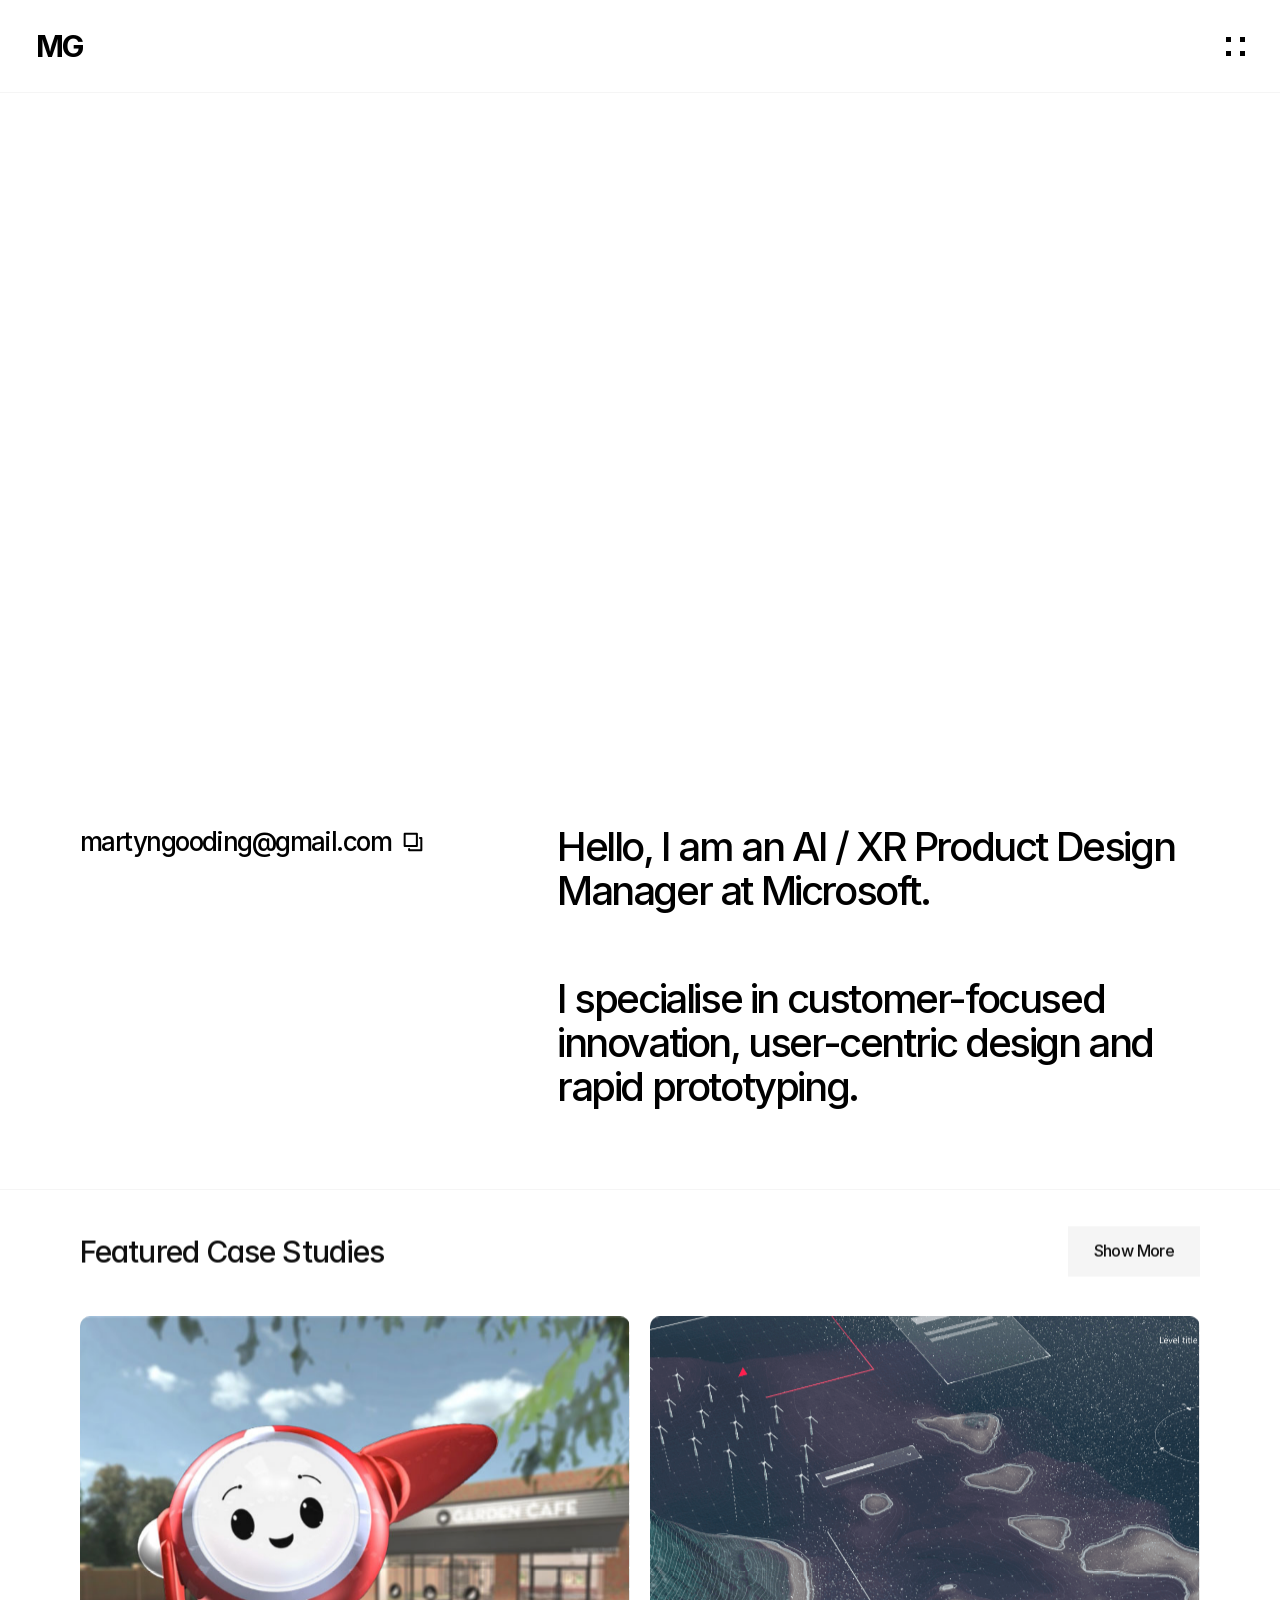
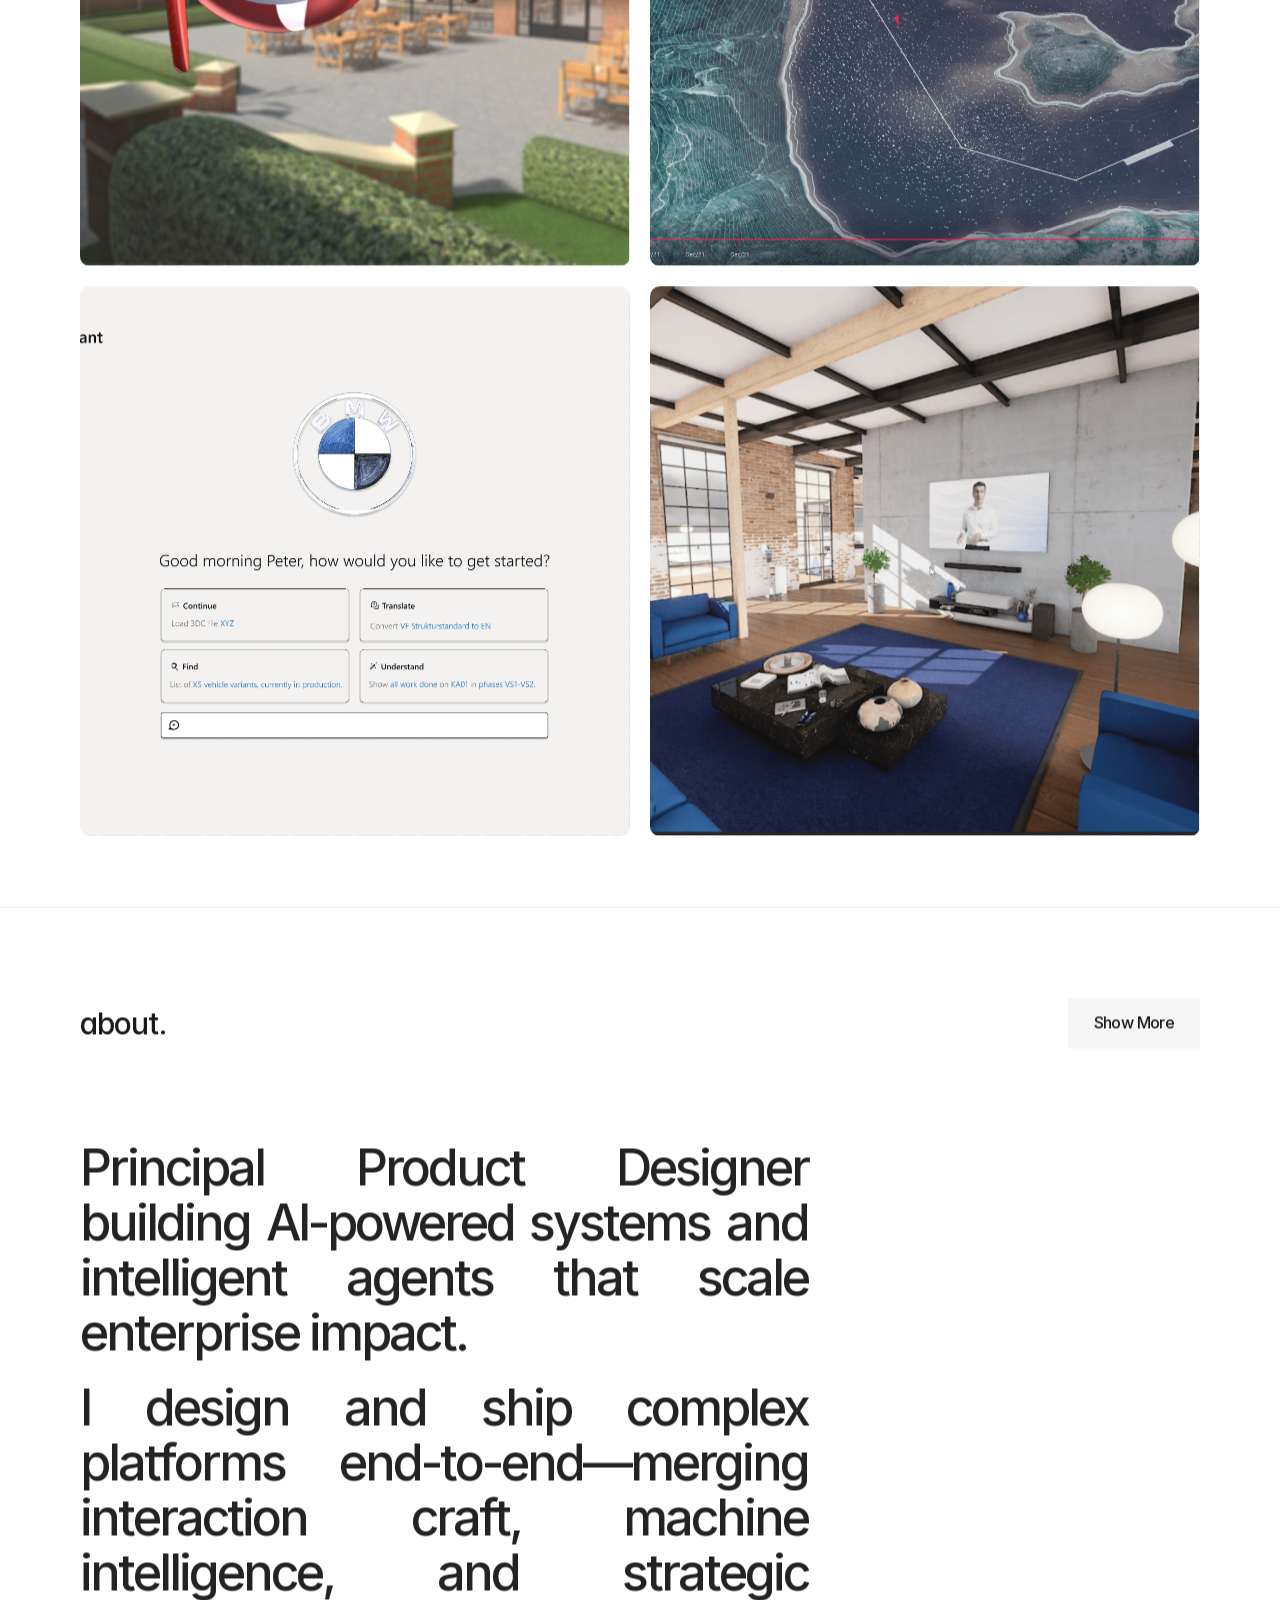
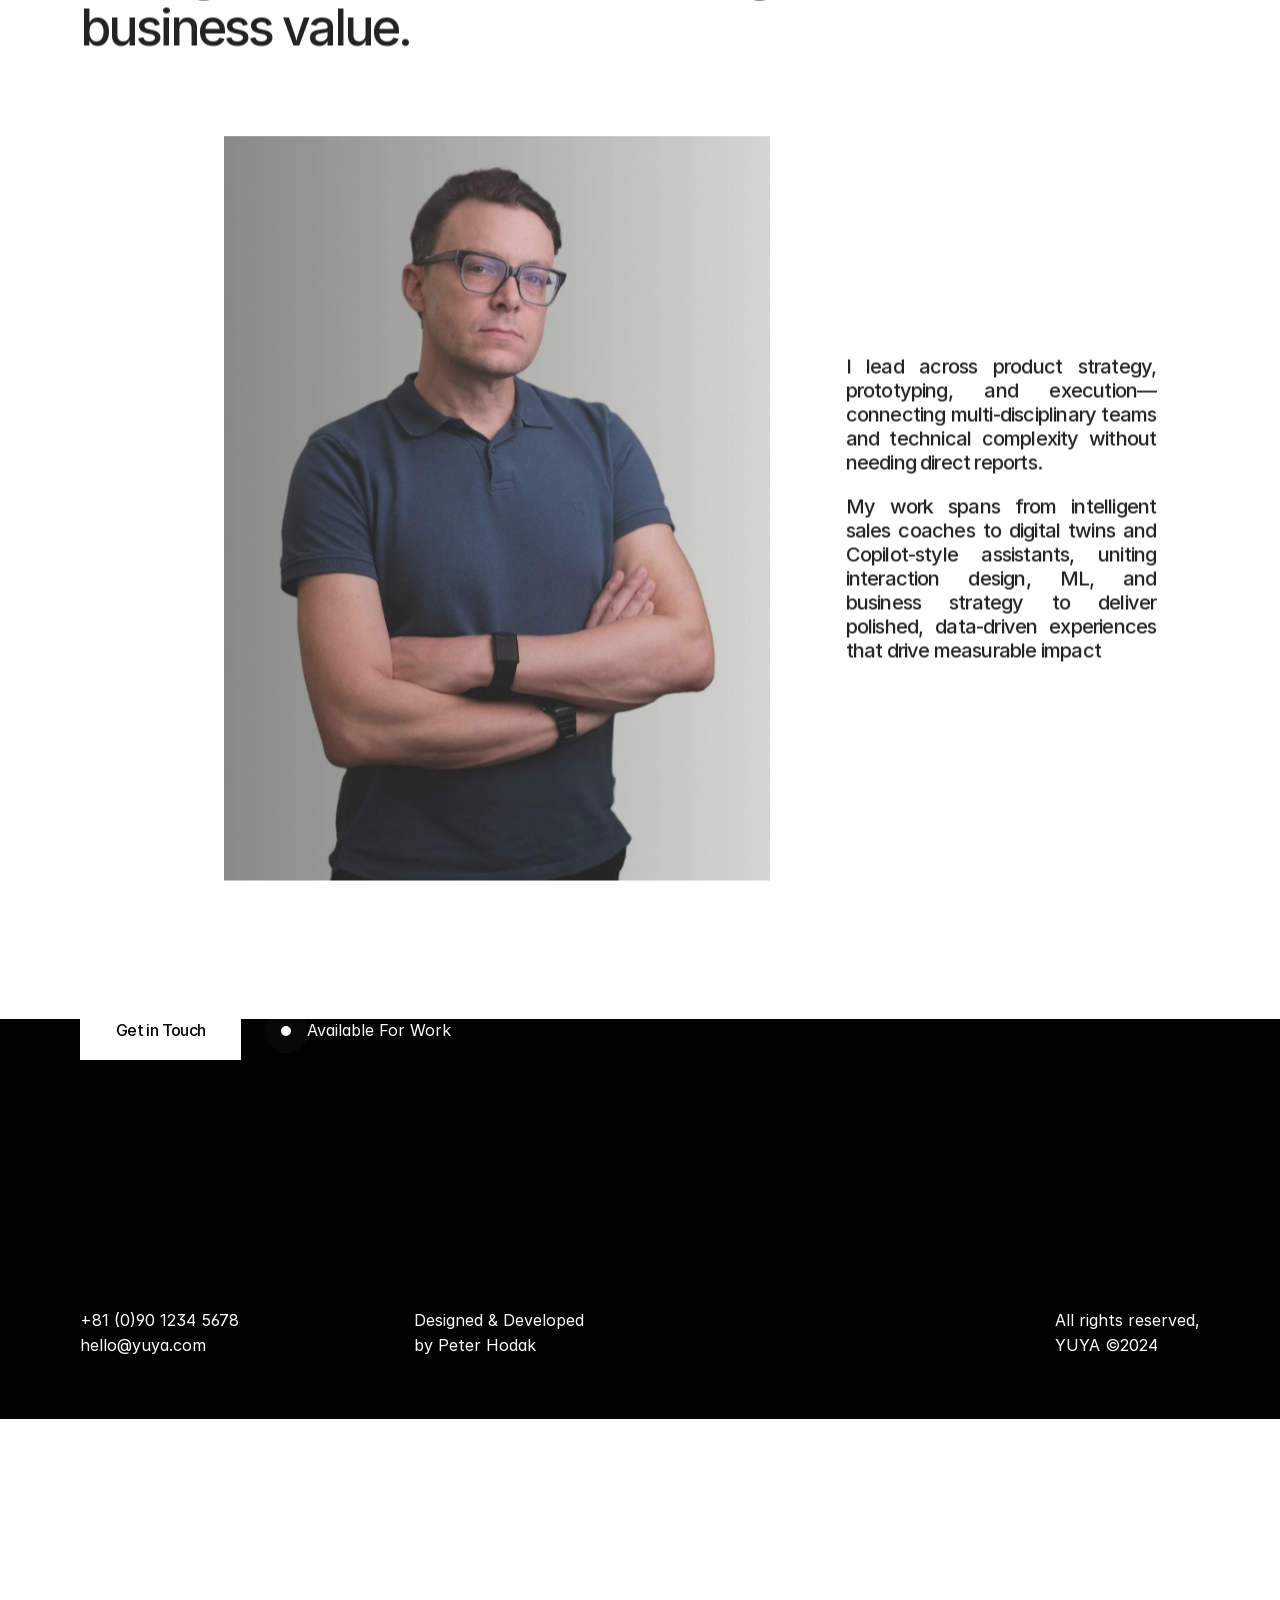
==== commit e0c5e4c6: "Fix broken nav/footer links: flat .html -> directory paths Framer exported the header/footer nav as " ====
--- a/about/index.html
+++ b/about/index.html
@@ -288,7 +288,7 @@
     <!-- End of bodyStart -->
 	<script data-relative-date-script="global">!function(){var c=new Map;function p(e,t,n){let r=[n,{numeric:t,style:e}],o=JSON.stringify(r),s=c.get(o);if(s)return s;let i=new Intl.RelativeTimeFormat(...r);return c.set(o,i),i}function D(e,t,n,a,r,o,s){let i=U(e,t,n),d=F(e,t,i),u=p(a,r,s).format(d,i);return o?R(u):u}function R(e){return e.charAt(0).toUpperCase()+e.slice(1)}function U(e,t,n){if(n!=="auto")return n;let a=T(e,t);if(Math.abs(a)<=7)return"day";let r=g(e,t);if(Math.abs(r)<=4)return"week";let o=v(e,t);return Math.abs(o)<=12?"month":"year"}var h=1e3,y=6e4,C=36e5,M=864e5,w=6048e5;function F(e,t,n){let a=e.getTime()-t.getTime();switch(n){case"second":return Math.trunc(a/h);case"minute":return Math.trunc(a/y);case"hour":return Math.trunc(a/C);case"day":return T(e,t);case"week":return g(e,t);case"month":return v(e,t);case"quarter":return _(e,t);case"year":return x(e,t)}let r=n}function l(e){let t=new Date(e);return t.setUTCHours(0,0,0,0),t}function T(e,t){let n=l(e).getTime(),a=l(t).getTime();return Math.round((n-a)/M)}function f(e){let t=new Date(e),n=t.getUTCDay(),a=(n<1?7:0)+n-1;return t.setUTCDate(t.getUTCDate()-a),t.setUTCHours(0,0,0,0),t}function g(e,t){let n=f(e).getTime(),a=f(t).getTime();return Math.round((n-a)/w)}function v(e,t){let n=e.getUTCFullYear()-t.getUTCFullYear(),a=e.getUTCMonth()-t.getUTCMonth();return n*12+a}function m(e){let t=e.getUTCMonth();return Math.trunc(t/3)}function _(e,t){let n=e.getUTCFullYear()-t.getUTCFullYear(),a=m(e)-m(t);return n*4+a}function x(e,t){return e.getUTCFullYear()-t.getUTCFullYear()}window.__framer_formatRelativeDate=D;
 }()</script>
-	<div id="main"><div data-framer-root="" class="framer-0tb6O framer-Y7Z0m framer-WCtQf framer-5u2jx framer-cgILT framer-oqsxmh" data-framer-cursor="1xs2rsu" style="min-height: 100vh; width: auto;"><div class="framer-195v7q4-container" data-framer-appear-id="195v7q4" style="opacity: 0.001; transform: translateY(-100px); will-change: transform;"><header class="framer-EiLOE framer-14x3d1s framer-v-14x3d1s" data-border="true" data-framer-name="Desktop - Close" style="--border-bottom-width: 1px; --border-color: var(--token-041fe102-52af-45fc-9163-7f47a549ff42, rgb(245, 245, 245)); --border-left-width: 0px; --border-right-width: 0px; --border-style: solid; --border-top-width: 0px; background-color: var(--token-c21010f9-5cb6-4d3d-85fc-4227a6481949, rgb(255, 255, 255)); width: 100%; opacity: 1;"><div class="framer-fpkjic" data-framer-name="Container" style="opacity: 1;"><a class="framer-1iby9z9 framer-zagk1c" data-framer-cursor="1azywwi" data-framer-name="Logo" href="index.html" style="opacity: 1;"><div class="framer-89dhfu" data-framer-component-type="RichTextContainer" style="--extracted-r6o4lv: var(--token-e9abed44-df8b-4765-bbfe-7c072006d47b, rgb(0, 0, 0)); --framer-link-text-color: rgb(0, 153, 255); --framer-link-text-decoration: underline; transform: none; opacity: 1;"><p class="framer-text" style="--font-selector: SW50ZXItQm9sZA==; --framer-font-family: &quot;Inter&quot;, &quot;Inter Placeholder&quot;, sans-serif; --framer-font-size: 30px; --framer-font-weight: 700; --framer-letter-spacing: -0.06em; --framer-line-height: 1.1em; --framer-text-alignment: justify; --framer-text-color: var(--extracted-r6o4lv, var(--token-e9abed44-df8b-4765-bbfe-7c072006d47b, rgb(0, 0, 0)));">MG</p></div></a><div class="framer-e4ig5p" data-framer-name="Desktop Menu" style="opacity: 1;"><div class="framer-102v5yv-container" style="opacity: 0;"><nav class="framer-5S1Pr framer-omaSW framer-jvJn0 framer-85c39k framer-v-85c39k" data-framer-name="Menu - horizontal" style="opacity: 1;"><div class="framer-kczty4" data-framer-appear-id="kczty4" data-framer-component-type="RichTextContainer" style="--extracted-r6o4lv: var(--token-e9abed44-df8b-4765-bbfe-7c072006d47b, rgb(0, 0, 0)); opacity: 1; transform: none;"><p class="framer-text framer-styles-preset-147aka4" data-styles-preset="NZoX4b29T" style="--framer-text-color: var(--extracted-r6o4lv, var(--token-e9abed44-df8b-4765-bbfe-7c072006d47b, rgb(0, 0, 0)));"><a class="framer-text framer-styles-preset-1xepc05" data-styles-preset="PrIHdSccN" href="works.html">Works</a></p></div><div class="framer-5gdhoe" data-framer-appear-id="5gdhoe" data-framer-component-type="RichTextContainer" style="--extracted-r6o4lv: var(--token-e9abed44-df8b-4765-bbfe-7c072006d47b, rgb(0, 0, 0)); opacity: 1; transform: none;"><p class="framer-text framer-styles-preset-147aka4" data-styles-preset="NZoX4b29T" style="--framer-text-color: var(--extracted-r6o4lv, var(--token-e9abed44-df8b-4765-bbfe-7c072006d47b, rgb(0, 0, 0)));"><a class="framer-text framer-styles-preset-1xepc05" data-styles-preset="PrIHdSccN" href="about.html" data-framer-page-link-current="true">About</a></p></div><div class="framer-1mmows2" data-framer-appear-id="1mmows2" data-framer-component-type="RichTextContainer" style="--extracted-r6o4lv: var(--token-e9abed44-df8b-4765-bbfe-7c072006d47b, rgb(0, 0, 0)); opacity: 1; transform: none;"><p class="framer-text framer-styles-preset-147aka4" data-styles-preset="NZoX4b29T" style="--framer-text-color: var(--extracted-r6o4lv, var(--token-e9abed44-df8b-4765-bbfe-7c072006d47b, rgb(0, 0, 0)));">Linkedin</p></div><div class="framer-btcqqp" data-framer-appear-id="btcqqp" data-framer-component-type="RichTextContainer" style="--extracted-r6o4lv: var(--token-e9abed44-df8b-4765-bbfe-7c072006d47b, rgb(0, 0, 0)); opacity: 1; transform: none;"><p class="framer-text framer-styles-preset-147aka4" data-styles-preset="NZoX4b29T" style="--framer-text-color: var(--extracted-r6o4lv, var(--token-e9abed44-df8b-4765-bbfe-7c072006d47b, rgb(0, 0, 0)));">Github</p></div><div class="framer-d0ajub" data-framer-appear-id="d0ajub" data-framer-component-type="RichTextContainer" style="--extracted-r6o4lv: var(--token-e9abed44-df8b-4765-bbfe-7c072006d47b, rgb(0, 0, 0)); opacity: 1; transform: none;"><p class="framer-text framer-styles-preset-147aka4" data-styles-preset="NZoX4b29T" style="--framer-text-color: var(--extracted-r6o4lv, var(--token-e9abed44-df8b-4765-bbfe-7c072006d47b, rgb(0, 0, 0)));"><a class="framer-text framer-styles-preset-1xepc05" data-styles-preset="PrIHdSccN" href="contact.html">Contact</a></p></div></nav></div><div class="framer-1hsaif8-container" style="opacity: 1;"><div class="framer-IJBOH framer-1izj3mo framer-v-1izj3mo" data-framer-cursor="1azywwi" data-framer-name="Close" data-highlight="true" tabindex="0" style="height: 100%; width: 100%; opacity: 1;"><div class="framer-6adwx5" data-framer-name="Top" style="opacity: 1;"><div class="framer-1vrx0im" data-framer-name="Square" style="background-color: var(--token-e9abed44-df8b-4765-bbfe-7c072006d47b, rgb(0, 0, 0)); opacity: 1;"></div><div class="framer-2irnel" data-framer-name="Square" style="background-color: var(--token-e9abed44-df8b-4765-bbfe-7c072006d47b, rgb(0, 0, 0)); opacity: 1;"></div></div><div class="framer-1xstl06" data-framer-name="Midde Square" style="background-color: var(--token-e9abed44-df8b-4765-bbfe-7c072006d47b, rgb(0, 0, 0)); opacity: 0;"></div><div class="framer-zjdpj" data-framer-name="Bottom" style="opacity: 1;"><div class="framer-ryl9c1" data-framer-name="Square" style="background-color: var(--token-e9abed44-df8b-4765-bbfe-7c072006d47b, rgb(0, 0, 0)); opacity: 1;"></div><div class="framer-a4mw7x" data-framer-name="Square" style="background-color: var(--token-e9abed44-df8b-4765-bbfe-7c072006d47b, rgb(0, 0, 0)); opacity: 1;"></div></div></div></div></div></div></header></div><section class="framer-1rydb1p" data-framer-name="Hero"><div class="framer-17vqi5a" data-framer-name="Container"><div class="framer-hpj6y6" data-framer-name="First Name"><div class="framer-1ibhdlv" data-framer-appear-id="1ibhdlv" data-framer-component-type="RichTextContainer" style="opacity: 0.001; transform: translateY(175px); will-change: transform;"><h1 class="framer-text framer-styles-preset-bglb1i" data-styles-preset="siqWEVQV8" style="--framer-text-alignment: center; --framer-text-color: var(--token-e9abed44-df8b-4765-bbfe-7c072006d47b, rgb(0, 0, 0));">MARTYN</h1></div></div><div class="framer-3jrm1s" data-framer-name="Last Name"><div class="framer-le87du" data-framer-appear-id="le87du" data-framer-component-type="RichTextContainer" style="opacity: 0.001; transform: translateY(175px); will-change: transform;"><h1 class="framer-text framer-styles-preset-bglb1i" data-styles-preset="siqWEVQV8" style="--framer-text-alignment: center; --framer-text-color: var(--token-e9abed44-df8b-4765-bbfe-7c072006d47b, rgb(0, 0, 0));">GOODING</h1></div></div></div></section><section class="framer-vznp1g" data-framer-name="About"><div class="framer-e1knl5" data-framer-name="Container"><div class="framer-ewha55" data-framer-appear-id="ewha55" data-framer-name="Header Section" style="opacity: 0.001; transform: translateY(485px); will-change: transform;"><div class="framer-bzpois" data-framer-name="Text Section" data-framer-component-type="RichTextContainer" style="transform: none;"><h5 class="framer-text framer-styles-preset-1gvuoy3" data-styles-preset="n1tfg6nPL" style="--framer-text-color: var(--token-e9abed44-df8b-4765-bbfe-7c072006d47b, rgb(0, 0, 0));">about.</h5></div><div class="framer-d7nid0-container"><a class="framer-DfSJc framer-pBPub framer-1nc25n9 framer-v-1o32dlh framer-yr1nsy" data-framer-cursor="1azywwi" data-framer-name="Small" href="https://read.cv/explore" target="_blank" rel="noopener" style="background-color: var(--token-041fe102-52af-45fc-9163-7f47a549ff42, rgb(245, 245, 245)); opacity: 1;"><div class="framer-uuuchi" data-framer-component-type="RichTextContainer" style="--extracted-r6o4lv: var(--token-e9abed44-df8b-4765-bbfe-7c072006d47b, rgb(0, 0, 0)); --framer-link-text-color: rgb(0, 153, 255); --framer-link-text-decoration: underline; transform: none; opacity: 1;"><p class="framer-text framer-styles-preset-1l7bfec" data-styles-preset="T3pYYFndi" style="--framer-text-color: var(--extracted-r6o4lv, var(--token-e9abed44-df8b-4765-bbfe-7c072006d47b, rgb(0, 0, 0)));">Read.cv</p></div></a></div></div><div class="framer-1ss916o" data-framer-appear-id="1ss916o" data-framer-name="Text Section" style="opacity: 0.001; transform: translateY(485px); will-change: transform;"><div class="framer-1bsj5h7" data-framer-component-type="RichTextContainer" style="transform: none;"><p class="framer-text framer-styles-preset-9wzn91" data-styles-preset="wHdn28AXh" style="--framer-text-alignment: justify; --framer-text-color: var(--token-e9abed44-df8b-4765-bbfe-7c072006d47b, rgb(0, 0, 0));">       I am an AI / XR Product Design Manager at Microsoft, specialising in customer-focused innovation, user-centric design and rapid prototyping.</p></div></div><div class="framer-66ses4" data-framer-name="Image Section" style="will-change: transform; opacity: 0; transform: translateY(160px);"><div class="framer-1xeh973"><div data-framer-background-image-wrapper="true" style="position: absolute; border-radius: inherit; corner-shape: inherit; inset: 0px;"><img decoding="async" loading="lazy" width="1024" height="768" sizes="max((min(100vw - 160px, 1600px) - 90px) / 2, 1px)" srcset="images/about/WDImWMoSvqgQtnh9zNy7Fj5aI.jpeg 512w, images/about/WDImWMoSvqgQtnh9zNy7Fj5aI.jpeg 1024w" src="images/about/WDImWMoSvqgQtnh9zNy7Fj5aI.jpeg" alt="Woman with color palette" style="display: block; width: 100%; height: 100%; border-radius: inherit; corner-shape: inherit; object-position: center center; object-fit: cover;"></div></div><div class="framer-1oc9euq" data-framer-component-type="RichTextContainer" style="transform: none;"><p class="framer-text framer-styles-preset-1ej9in7" data-styles-preset="kgVNOJ5kN" style="--framer-text-color: var(--token-e9abed44-df8b-4765-bbfe-7c072006d47b, rgb(0, 0, 0));">I lead across product strategy, prototyping, and execution, connecting multi-disciplinary teams to deliver polished, data-driven experiences that drive measurable impact.</p></div></div></div></section><div class="framer-engb49" data-framer-name="Divider"><div class="framer-19qk1hp" data-framer-name="Divider"></div></div><section class="framer-17xi2hg" data-framer-name="Services"><div class="framer-4r75z5" data-framer-name="Container"><div class="framer-197suje" data-framer-name="Header Section" style="will-change: transform; opacity: 0; transform: translateY(100px);"><div class="framer-1unejoj" data-framer-component-type="RichTextContainer" style="transform: none;"><h5 class="framer-text framer-styles-preset-1gvuoy3" data-styles-preset="n1tfg6nPL" style="--framer-text-color: var(--token-e9abed44-df8b-4765-bbfe-7c072006d47b, rgb(0, 0, 0));">services.</h5></div></div><div class="framer-1dcqekc-container"><div class="framer-ukF83 framer-MElxQ framer-1tkygj1 framer-v-1tkygj1" data-framer-name="Default" style="width: 100%; opacity: 1;"><div class="framer-1375ib1" data-framer-name="Image" style="opacity: 0; transform: none;"><div data-framer-background-image-wrapper="true" style="position: absolute; border-radius: inherit; corner-shape: inherit; inset: 0px; background-repeat: repeat; background-position: left top; background-size: 64px; background-image: url(&quot;data:image/svg+xml,<svg xmlns=%22http://www.w3.org/2000/svg%22 width=%22126%22 height=%22126%22><path id=%22a%22 d=%22M126 0v21.584L21.584 126H0v-17.585L108.415 0H126Zm0 108.414V126h-17.586L126 108.414Zm0-84v39.171L63.585 126H24.414L126 24.414Zm0 42v39.17L105.584 126h-39.17L126 66.414ZM105.586 0 0 105.586V66.415L66.415 0h39.171Zm-42 0L0 63.586V24.415L24.415 0h39.171Zm-42 0L0 21.586V0h21.586Z%22 fill=%22rgb(136, 136, 136, 0.2)%22 fill-rule=%22evenodd%22/></svg>&quot;);"></div></div><div class="framer-4hn12h" data-framer-name="Service 1" style="opacity: 1;"><div class="framer-1p6sejj" data-framer-name="Service 1" data-highlight="true" data-framer-component-type="RichTextContainer" style="--extracted-a0htzi: var(--token-e9abed44-df8b-4765-bbfe-7c072006d47b, rgb(0, 0, 0)); --framer-link-text-color: rgb(0, 153, 255); --framer-link-text-decoration: underline; will-change: transform; opacity: 0; transform: translateY(100px);"><h3 class="framer-text framer-styles-preset-elkczp" data-styles-preset="EbGvsRf0g" style="--framer-text-color: var(--extracted-a0htzi, var(--token-e9abed44-df8b-4765-bbfe-7c072006d47b, rgb(0, 0, 0)));">ILLUSTRATION</h3></div></div><div class="framer-sqtetk" data-framer-name="Service 2" style="opacity: 1;"><div class="framer-1iy1q4v" data-framer-name="Service 2" data-highlight="true" data-framer-component-type="RichTextContainer" style="--extracted-a0htzi: var(--token-e9abed44-df8b-4765-bbfe-7c072006d47b, rgb(0, 0, 0)); --framer-link-text-color: rgb(0, 153, 255); --framer-link-text-decoration: underline; will-change: transform; opacity: 0; transform: translateY(100px);"><h3 class="framer-text framer-styles-preset-elkczp" data-styles-preset="EbGvsRf0g" style="--framer-text-color: var(--extracted-a0htzi, var(--token-e9abed44-df8b-4765-bbfe-7c072006d47b, rgb(0, 0, 0)));">BRAND ART</h3></div></div><div class="framer-14bk1zl" data-framer-name="Service 3" style="opacity: 1;"><div class="framer-sy3sle" data-framer-name="Service 3" data-highlight="true" data-framer-component-type="RichTextContainer" tabindex="0" style="--extracted-a0htzi: var(--token-e9abed44-df8b-4765-bbfe-7c072006d47b, rgb(0, 0, 0)); --framer-link-text-color: rgb(0, 153, 255); --framer-link-text-decoration: underline; will-change: transform; opacity: 0; transform: translateY(100px);"><h3 class="framer-text framer-styles-preset-elkczp" data-styles-preset="EbGvsRf0g" style="--framer-text-color: var(--extracted-a0htzi, var(--token-e9abed44-df8b-4765-bbfe-7c072006d47b, rgb(0, 0, 0)));">PHOTO</h3></div></div><div class="framer-1fc1b7r" data-framer-name="Service 4" style="opacity: 1;"><div class="framer-1czcz5c" data-framer-name="Service 4" data-highlight="true" data-framer-component-type="RichTextContainer" style="--extracted-a0htzi: var(--token-e9abed44-df8b-4765-bbfe-7c072006d47b, rgb(0, 0, 0)); --framer-link-text-color: rgb(0, 153, 255); --framer-link-text-decoration: underline; will-change: transform; opacity: 0; transform: translateY(100px);"><h3 class="framer-text framer-styles-preset-elkczp" data-styles-preset="EbGvsRf0g" style="--framer-text-color: var(--extracted-a0htzi, var(--token-e9abed44-df8b-4765-bbfe-7c072006d47b, rgb(0, 0, 0)));">UI&amp;UX DESIGN</h3></div></div><div class="framer-7ctwu9" data-framer-name="Service 5" style="opacity: 1;"><div class="framer-1nmvj1g" data-framer-name="Service 5" data-highlight="true" data-framer-component-type="RichTextContainer" style="--extracted-a0htzi: var(--token-e9abed44-df8b-4765-bbfe-7c072006d47b, rgb(0, 0, 0)); --framer-link-text-color: rgb(0, 153, 255); --framer-link-text-decoration: underline; will-change: transform; opacity: 0; transform: translateY(100px);"><h3 class="framer-text framer-styles-preset-elkczp" data-styles-preset="EbGvsRf0g" style="--framer-text-color: var(--extracted-a0htzi, var(--token-e9abed44-df8b-4765-bbfe-7c072006d47b, rgb(0, 0, 0)));">VIDEO EDIT</h3></div></div><div class="framer-59alh" data-framer-name="Service 6" style="opacity: 1;"><div class="framer-2lpewp" data-framer-name="Service 6" data-highlight="true" data-framer-component-type="RichTextContainer" style="--extracted-a0htzi: var(--token-e9abed44-df8b-4765-bbfe-7c072006d47b, rgb(0, 0, 0)); --framer-link-text-color: rgb(0, 153, 255); --framer-link-text-decoration: underline; will-change: transform; opacity: 0; transform: translateY(100px);"><h3 class="framer-text framer-styles-preset-elkczp" data-styles-preset="EbGvsRf0g" style="--framer-text-color: var(--extracted-a0htzi, var(--token-e9abed44-df8b-4765-bbfe-7c072006d47b, rgb(0, 0, 0)));"></h3></div></div><div class="framer-wvugo9" data-framer-name="Service 7" style="opacity: 1;"><div class="framer-15jyg9r" data-framer-name="Service 7" data-highlight="true" data-framer-component-type="RichTextContainer" style="--extracted-a0htzi: var(--token-e9abed44-df8b-4765-bbfe-7c072006d47b, rgb(0, 0, 0)); --framer-link-text-color: rgb(0, 153, 255); --framer-link-text-decoration: underline; will-change: transform; opacity: 0; transform: translateY(100px);"><h3 class="framer-text framer-styles-preset-elkczp" data-styles-preset="EbGvsRf0g" style="--framer-text-color: var(--extracted-a0htzi, var(--token-e9abed44-df8b-4765-bbfe-7c072006d47b, rgb(0, 0, 0)));"></h3></div></div><div class="framer-1mc6ifp" data-framer-name="Service 8" style="opacity: 1;"><div class="framer-ogsvz8" data-framer-name="Service 8" data-highlight="true" data-framer-component-type="RichTextContainer" style="--extracted-a0htzi: var(--token-e9abed44-df8b-4765-bbfe-7c072006d47b, rgb(0, 0, 0)); --framer-link-text-color: rgb(0, 153, 255); --framer-link-text-decoration: underline; will-change: transform; opacity: 0; transform: translateY(100px);"><h3 class="framer-text framer-styles-preset-elkczp" data-styles-preset="EbGvsRf0g" style="--framer-text-color: var(--extracted-a0htzi, var(--token-e9abed44-df8b-4765-bbfe-7c072006d47b, rgb(0, 0, 0)));"></h3></div></div></div></div><div class="framer-udl3h2" data-framer-name="Images + logos"><div class="framer-1ct9r2f-container"><section style="display: flex; width: 100%; height: 100%; max-width: 100%; max-height: 100%; place-items: center; margin: 0px; padding: 10px; list-style-type: none; opacity: 0; mask-image: linear-gradient(to right, rgba(0, 0, 0, 0) 0%, rgb(0, 0, 0) 12.5%, rgb(0, 0, 0) 87.5%, rgba(0, 0, 0, 0) 100%); overflow: hidden;"><ul style="display: flex; width: 100%; height: 100%; max-width: 100%; max-height: 100%; place-items: center; margin: 0px; padding: 0px; list-style-type: none; gap: 62px; position: relative; flex-direction: row; will-change: transform; transform: translateX(0px);"><li><div class="framer-1ft5py3" data-framer-name="Logo1" style="flex-shrink: 0;"><div data-framer-background-image-wrapper="true" style="position: absolute; border-radius: inherit; corner-shape: inherit; inset: 0px;"><img decoding="auto" width="146" height="32" src="images/about/5ptRykDPXsA3G0viLbIJLBG2I.svg" alt="logo" style="display: block; width: 100%; height: 100%; border-radius: inherit; corner-shape: inherit; object-position: center center; object-fit: contain;"></div></div></li><li><div class="framer-c5hzgy" data-framer-name="Logo2" style="flex-shrink: 0;"><div data-framer-background-image-wrapper="true" style="position: absolute; border-radius: inherit; corner-shape: inherit; inset: 0px;"><img decoding="auto" width="133" height="49" src="images/about/zwIWhbdgQXRwHa5sCxm0vU1E1xM.svg" alt="logo" style="display: block; width: 100%; height: 100%; border-radius: inherit; corner-shape: inherit; object-position: center center; object-fit: contain;"></div></div></li><li><div class="framer-zeanzd" data-framer-name="Logo3" style="flex-shrink: 0;"><div data-framer-background-image-wrapper="true" style="position: absolute; border-radius: inherit; corner-shape: inherit; inset: 0px;"><img decoding="auto" width="132" height="37" src="images/about/sMikj3o7KtJ15dQjBNZE2LXH8.svg" alt="logo" style="display: block; width: 100%; height: 100%; border-radius: inherit; corner-shape: inherit; object-position: center center; object-fit: contain;"></div></div></li><li><div class="framer-14n0s6b" data-framer-name="Logo4" style="flex-shrink: 0;"><div data-framer-background-image-wrapper="true" style="position: absolute; border-radius: inherit; corner-shape: inherit; inset: 0px;"><img decoding="auto" width="129" height="32" src="images/about/vGbZ9NqqXCatpLzcHNfoRZiGPQE.svg" alt="" style="display: block; width: 100%; height: 100%; border-radius: inherit; corner-shape: inherit; object-position: center center; object-fit: contain;"></div></div></li><li><div class="framer-4d6w7h" data-framer-name="Logo5" style="flex-shrink: 0;"><div data-framer-background-image-wrapper="true" style="position: absolute; border-radius: inherit; corner-shape: inherit; inset: 0px;"><img decoding="auto" width="141" height="25" src="images/about/w8L6nh6vOOW1ydbryjucHkTZfPI.svg" alt="" style="display: block; width: 100%; height: 100%; border-radius: inherit; corner-shape: inherit; object-position: center center; object-fit: contain;"></div></div></li><li><div class="framer-5ahjw9" data-framer-name="Logo6" style="flex-shrink: 0;"><div data-framer-background-image-wrapper="true" style="position: absolute; border-radius: inherit; corner-shape: inherit; inset: 0px;"><img decoding="auto" width="127" height="25" src="images/about/gRGMuorkPcsUMtbaeoyTUUzlZLo.svg" alt="" style="display: block; width: 100%; height: 100%; border-radius: inherit; corner-shape: inherit; object-position: center center; object-fit: contain;"></div></div></li></ul></section></div><div class="framer-gnulm4" data-framer-name="Image" style="will-change: transform; opacity: 0; transform: translateY(100px);"><div class="framer-wcqx2z"><div data-framer-background-image-wrapper="true" style="position: absolute; border-radius: inherit; corner-shape: inherit; inset: 0px;"><img decoding="async" loading="lazy" width="1024" height="768" sizes="max((min(100vw - 160px, 1600px) - 40px) * 0.6, 1px)" srcset="images/about/XtsU0wisGzN85jei7k4J6dlmfZI.jpeg 512w, images/about/XtsU0wisGzN85jei7k4J6dlmfZI.jpeg 1024w" src="images/about/XtsU0wisGzN85jei7k4J6dlmfZI.jpeg" alt="Drawing canvas" style="display: block; width: 100%; height: 100%; border-radius: inherit; corner-shape: inherit; object-position: center center; object-fit: cover;"></div></div><div class="framer-11lvhwt"><div data-framer-background-image-wrapper="true" style="position: absolute; border-radius: inherit; corner-shape: inherit; inset: 0px;"><img decoding="async" loading="lazy" width="1024" height="768" sizes="max((min(100vw - 160px, 1600px) - 40px) / 2.5, 1px)" srcset="images/about/YR26TNo3hsv0t4LlvIJsYAezJg.png 512w, images/about/YR26TNo3hsv0t4LlvIJsYAezJg.png 1024w" src="images/about/YR26TNo3hsv0t4LlvIJsYAezJg.png" alt="Camera" style="display: block; width: 100%; height: 100%; border-radius: inherit; corner-shape: inherit; object-position: center center; object-fit: cover;"></div></div></div></div></div></section><div class="framer-1imcyqs" data-framer-name="Divider"><div class="framer-163rln5" data-framer-name="Divider"></div></div><section class="framer-c1lyhl" data-framer-name="About"><div class="framer-1q706tg" data-framer-name="Container"><div class="framer-bytol6" data-framer-name="Header Section" style="will-change: transform; opacity: 0; transform: translateY(100px);"><div class="framer-ke3ar8" data-framer-component-type="RichTextContainer" style="transform: none;"><h5 class="framer-text framer-styles-preset-1gvuoy3" data-styles-preset="n1tfg6nPL" style="--framer-text-color: var(--token-e9abed44-df8b-4765-bbfe-7c072006d47b, rgb(0, 0, 0));">FAQs.</h5></div></div><div class="framer-1wbflaa-container" style="will-change: transform; opacity: 0; transform: translateY(160px);"><div class="framer-bDhkl framer-8wh7tv framer-v-8wh7tv" data-framer-name="FAQ" style="width: 100%; opacity: 1;"><div class="framer-1ywnv0g-container" style="opacity: 1;"><div class="framer-WP7mF framer-lG7TR framer-Y7Z0m framer-OSAXB framer-MElxQ framer-M2Nhb framer-WCtQf framer-UB9by framer-UfTOY framer-ne6eD framer-1ifzft3 framer-v-1ifzft3" data-framer-cursor="1azywwi" data-framer-name="Close" data-highlight="true" tabindex="0" style="background-color: var(--token-041fe102-52af-45fc-9163-7f47a549ff42, rgb(245, 245, 245)); width: 100%; opacity: 1;"><div class="framer-o4v0yd" data-framer-name="Title" style="opacity: 1;"><div class="framer-ecbxjn" data-framer-name="Title" data-framer-component-type="RichTextContainer" style="--extracted-1w1cjl5: var(--token-e9abed44-df8b-4765-bbfe-7c072006d47b, rgb(0, 0, 0)); --framer-link-text-color: rgb(0, 153, 255); --framer-link-text-decoration: underline; transform: none; opacity: 1;"><h6 class="framer-text framer-styles-preset-1uzx9i5" data-styles-preset="sNZTrSlRJ" style="--framer-text-color: var(--extracted-1w1cjl5, var(--token-e9abed44-df8b-4765-bbfe-7c072006d47b, rgb(0, 0, 0)));">What is your creative design process like?</h6></div><div class="framer-3nxvtq" data-framer-name="Icon" style="transform: none; opacity: 1;"><div class="framer-19qqorg" style="background-color: var(--token-e9abed44-df8b-4765-bbfe-7c072006d47b, rgb(0, 0, 0)); opacity: 1;"></div><div class="framer-ir218a" style="background-color: var(--token-e9abed44-df8b-4765-bbfe-7c072006d47b, rgb(0, 0, 0)); transform: translate(-50%, -50%) rotate(90deg); opacity: 1;"></div></div></div></div></div><div class="framer-u1dxad-container" style="opacity: 1;"><div class="framer-WP7mF framer-lG7TR framer-Y7Z0m framer-OSAXB framer-MElxQ framer-M2Nhb framer-WCtQf framer-UB9by framer-UfTOY framer-ne6eD framer-1ifzft3 framer-v-1ifzft3" data-framer-cursor="1azywwi" data-framer-name="Close" data-highlight="true" tabindex="0" style="background-color: var(--token-041fe102-52af-45fc-9163-7f47a549ff42, rgb(245, 245, 245)); width: 100%; opacity: 1;"><div class="framer-o4v0yd" data-framer-name="Title" style="opacity: 1;"><div class="framer-ecbxjn" data-framer-name="Title" data-framer-component-type="RichTextContainer" style="--extracted-1w1cjl5: var(--token-e9abed44-df8b-4765-bbfe-7c072006d47b, rgb(0, 0, 0)); --framer-link-text-color: rgb(0, 153, 255); --framer-link-text-decoration: underline; transform: none; opacity: 1;"><h6 class="framer-text framer-styles-preset-1uzx9i5" data-styles-preset="sNZTrSlRJ" style="--framer-text-color: var(--extracted-1w1cjl5, var(--token-e9abed44-df8b-4765-bbfe-7c072006d47b, rgb(0, 0, 0)));">What is your typical project timeline?</h6></div><div class="framer-3nxvtq" data-framer-name="Icon" style="transform: none; opacity: 1;"><div class="framer-19qqorg" style="background-color: var(--token-e9abed44-df8b-4765-bbfe-7c072006d47b, rgb(0, 0, 0)); opacity: 1;"></div><div class="framer-ir218a" style="background-color: var(--token-e9abed44-df8b-4765-bbfe-7c072006d47b, rgb(0, 0, 0)); transform: translate(-50%, -50%) rotate(90deg); opacity: 1;"></div></div></div></div></div><div class="framer-w73b3l-container" style="opacity: 1;"><div class="framer-WP7mF framer-lG7TR framer-Y7Z0m framer-OSAXB framer-MElxQ framer-M2Nhb framer-WCtQf framer-UB9by framer-UfTOY framer-ne6eD framer-1ifzft3 framer-v-1ifzft3" data-framer-cursor="1azywwi" data-framer-name="Close" data-highlight="true" tabindex="0" style="background-color: var(--token-041fe102-52af-45fc-9163-7f47a549ff42, rgb(245, 245, 245)); width: 100%; opacity: 1;"><div class="framer-o4v0yd" data-framer-name="Title" style="opacity: 1;"><div class="framer-ecbxjn" data-framer-name="Title" data-framer-component-type="RichTextContainer" style="--extracted-1w1cjl5: var(--token-e9abed44-df8b-4765-bbfe-7c072006d47b, rgb(0, 0, 0)); --framer-link-text-color: rgb(0, 153, 255); --framer-link-text-decoration: underline; transform: none; opacity: 1;"><h6 class="framer-text framer-styles-preset-1uzx9i5" data-styles-preset="sNZTrSlRJ" style="--framer-text-color: var(--extracted-1w1cjl5, var(--token-e9abed44-df8b-4765-bbfe-7c072006d47b, rgb(0, 0, 0)));">How do I get started on a project with you?</h6></div><div class="framer-3nxvtq" data-framer-name="Icon" style="transform: none; opacity: 1;"><div class="framer-19qqorg" style="background-color: var(--token-e9abed44-df8b-4765-bbfe-7c072006d47b, rgb(0, 0, 0)); opacity: 1;"></div><div class="framer-ir218a" style="background-color: var(--token-e9abed44-df8b-4765-bbfe-7c072006d47b, rgb(0, 0, 0)); transform: translate(-50%, -50%) rotate(90deg); opacity: 1;"></div></div></div></div></div><div class="framer-zx821a-container" style="opacity: 1;"><div class="framer-WP7mF framer-lG7TR framer-Y7Z0m framer-OSAXB framer-MElxQ framer-M2Nhb framer-WCtQf framer-UB9by framer-UfTOY framer-ne6eD framer-1ifzft3 framer-v-1ifzft3" data-framer-cursor="1azywwi" data-framer-name="Close" data-highlight="true" tabindex="0" style="background-color: var(--token-041fe102-52af-45fc-9163-7f47a549ff42, rgb(245, 245, 245)); width: 100%; opacity: 1;"><div class="framer-o4v0yd" data-framer-name="Title" style="opacity: 1;"><div class="framer-ecbxjn" data-framer-name="Title" data-framer-component-type="RichTextContainer" style="--extracted-1w1cjl5: var(--token-e9abed44-df8b-4765-bbfe-7c072006d47b, rgb(0, 0, 0)); --framer-link-text-color: rgb(0, 153, 255); --framer-link-text-decoration: underline; transform: none; opacity: 1;"><h6 class="framer-text framer-styles-preset-1uzx9i5" data-styles-preset="sNZTrSlRJ" style="--framer-text-color: var(--extracted-1w1cjl5, var(--token-e9abed44-df8b-4765-bbfe-7c072006d47b, rgb(0, 0, 0)));">What should I do if you're fully booked?</h6></div><div class="framer-3nxvtq" data-framer-name="Icon" style="transform: none; opacity: 1;"><div class="framer-19qqorg" style="background-color: var(--token-e9abed44-df8b-4765-bbfe-7c072006d47b, rgb(0, 0, 0)); opacity: 1;"></div><div class="framer-ir218a" style="background-color: var(--token-e9abed44-df8b-4765-bbfe-7c072006d47b, rgb(0, 0, 0)); transform: translate(-50%, -50%) rotate(90deg); opacity: 1;"></div></div></div></div></div></div></div></div></section><div class="framer-rxih8b-container"><footer class="framer-cYshH framer-pBPub framer-UfTOY framer-M2Nhb framer-UB9by framer-1d5uo46 framer-v-1d5uo46" data-framer-name="Desktop" style="background-color: var(--token-e9abed44-df8b-4765-bbfe-7c072006d47b, rgb(0, 0, 0)); height: 100%; width: 100%; will-change: transform; opacity: 1; transform: translateY(-500px);"><div class="framer-p15zb8" data-framer-name="Container" style="opacity: 1;"><div class="framer-5rx6hh" data-framer-name="Social media" style="opacity: 1;"><div class="framer-1jhrljf" data-framer-cursor="1azywwi" data-framer-component-type="RichTextContainer" style="--extracted-r6o4lv: var(--token-c21010f9-5cb6-4d3d-85fc-4227a6481949, rgb(255, 255, 255)); transform: none; opacity: 1;"><p class="framer-text framer-styles-preset-1l7bfec" data-styles-preset="T3pYYFndi" style="--framer-text-color: var(--extracted-r6o4lv, var(--token-c21010f9-5cb6-4d3d-85fc-4227a6481949, rgb(255, 255, 255)));"><a class="framer-text framer-styles-preset-dsdgjd" data-styles-preset="o1DydXi3K" href="https://linkedin.com" target="_blank" rel="noopener">Linkedin</a></p></div><div class="framer-1tscxa2" data-framer-cursor="1azywwi" data-framer-component-type="RichTextContainer" style="--extracted-r6o4lv: var(--token-c21010f9-5cb6-4d3d-85fc-4227a6481949, rgb(255, 255, 255)); transform: none; opacity: 1;"><p class="framer-text framer-styles-preset-1l7bfec" data-styles-preset="T3pYYFndi" style="--framer-text-color: var(--extracted-r6o4lv, var(--token-c21010f9-5cb6-4d3d-85fc-4227a6481949, rgb(255, 255, 255)));"><a class="framer-text framer-styles-preset-dsdgjd" data-styles-preset="o1DydXi3K" href="https://x.com/" target="_blank" rel="noopener">Twitter</a></p></div><div class="framer-1aj6f0t" data-framer-cursor="1azywwi" data-framer-component-type="RichTextContainer" style="--extracted-r6o4lv: var(--token-c21010f9-5cb6-4d3d-85fc-4227a6481949, rgb(255, 255, 255)); transform: none; opacity: 1;"><p class="framer-text framer-styles-preset-1l7bfec" data-styles-preset="T3pYYFndi" style="--framer-text-color: var(--extracted-r6o4lv, var(--token-c21010f9-5cb6-4d3d-85fc-4227a6481949, rgb(255, 255, 255)));"><a class="framer-text framer-styles-preset-dsdgjd" data-styles-preset="o1DydXi3K" href="https://www.behance.net/" target="_blank" rel="noopener">Behance</a></p></div></div><div class="framer-1i0y87o" data-framer-name="CTA Text" style="opacity: 1;"><div class="framer-1gipt2o" data-framer-name="Text" style="opacity: 1;"><div class="framer-8ae4p0" data-framer-component-type="RichTextContainer" style="--extracted-1eung3n: rgb(255, 255, 255); --framer-link-text-color: rgb(0, 153, 255); --framer-link-text-decoration: underline; transform: none; opacity: 1;"><h4 class="framer-text framer-styles-preset-v5rub6" data-styles-preset="CDJ_2sb5e" style="--framer-text-color: var(--extracted-1eung3n, rgb(255, 255, 255));"><span data-text-fill="true" class="framer-text" style="background-image: linear-gradient(95deg, rgb(255, 255, 255) 37%, rgb(56, 56, 56) 95%);">Curious about what we can create together? <br class="framer-text">Let’s bring something extraordinary to life!</span></h4></div></div><div class="framer-114cw9p" data-framer-name="CTA" style="opacity: 1;"><div class="framer-18ylq97-container" style="opacity: 1;"><a class="framer-6zg8S framer-pBPub framer-9w2via framer-v-9w2via framer-1n96x1o" data-framer-cursor="1azywwi" data-framer-name="Button" href="contact.html" style="background-color: var(--token-c21010f9-5cb6-4d3d-85fc-4227a6481949, rgb(255, 255, 255)); opacity: 1;"><div class="framer-ooms9p" data-framer-component-type="RichTextContainer" style="--extracted-r6o4lv: var(--token-e9abed44-df8b-4765-bbfe-7c072006d47b, rgb(0, 0, 0)); --framer-link-text-color: rgb(0, 153, 255); --framer-link-text-decoration: underline; transform: none; opacity: 1;"><p class="framer-text framer-styles-preset-1l7bfec" data-styles-preset="T3pYYFndi" style="--framer-text-color: var(--extracted-r6o4lv, var(--token-e9abed44-df8b-4765-bbfe-7c072006d47b, rgb(0, 0, 0)));">Get in Touch</p></div></a></div><div class="framer-1qm2cy6" data-framer-name="Available" style="opacity: 1;"><div class="framer-1t3guf3" data-framer-name="Pulse" style="opacity: 1;"><div class="framer-wp73wb" data-framer-name="Small" style="background-color: var(--token-c21010f9-5cb6-4d3d-85fc-4227a6481949, rgb(255, 255, 255)); border-radius: 20px; opacity: 1;"></div><div class="framer-nwaviv" data-framer-name="Big" style="background-color: var(--token-c21010f9-5cb6-4d3d-85fc-4227a6481949, rgb(255, 255, 255)); will-change: transform; border-radius: 20px; opacity: 1; transform: none;"></div></div><div class="framer-18yekuq" data-framer-component-type="RichTextContainer" style="--extracted-r6o4lv: var(--token-c21010f9-5cb6-4d3d-85fc-4227a6481949, rgb(255, 255, 255)); --framer-link-text-color: rgb(0, 153, 255); --framer-link-text-decoration: underline; transform: none; opacity: 1;"><p class="framer-text framer-styles-preset-124zfba" data-styles-preset="uKaW9yEJh" style="--framer-text-color: var(--extracted-r6o4lv, var(--token-c21010f9-5cb6-4d3d-85fc-4227a6481949, rgb(255, 255, 255)));">Available For Work</p></div></div></div></div><div class="framer-19yxqdg" data-framer-name="Footer detail" style="opacity: 1;"><div class="framer-xqh94c" data-framer-name="Info" style="opacity: 1;"><div class="framer-158rlxh" data-framer-cursor="1azywwi" data-framer-component-type="RichTextContainer" style="--extracted-2gxw0f: var(--token-c21010f9-5cb6-4d3d-85fc-4227a6481949, rgb(255, 255, 255)); --extracted-r6o4lv: var(--token-c21010f9-5cb6-4d3d-85fc-4227a6481949, rgb(255, 255, 255)); transform: none; opacity: 1;"><p class="framer-text framer-styles-preset-124zfba" data-styles-preset="uKaW9yEJh" style="--framer-text-color: var(--extracted-r6o4lv, var(--token-c21010f9-5cb6-4d3d-85fc-4227a6481949, rgb(255, 255, 255)));"><a class="framer-text framer-styles-preset-dsdgjd" data-styles-preset="o1DydXi3K" href="tel: +81 (0)90 1234 5678 " target="_blank" rel="noopener">+81 (0)90 1234 5678 </a></p><p class="framer-text framer-styles-preset-124zfba" data-styles-preset="uKaW9yEJh" style="--framer-text-color: var(--extracted-2gxw0f, var(--token-c21010f9-5cb6-4d3d-85fc-4227a6481949, rgb(255, 255, 255)));"><a class="framer-text framer-styles-preset-dsdgjd" data-styles-preset="o1DydXi3K" href="mailto:test@email.com" target="_blank" rel="noopener">hello@yuya.com</a></p></div><div class="framer-4awl5x" data-framer-cursor="1azywwi" data-framer-component-type="RichTextContainer" style="--extracted-2gxw0f: var(--token-c21010f9-5cb6-4d3d-85fc-4227a6481949, rgb(255, 255, 255)); --extracted-r6o4lv: var(--token-c21010f9-5cb6-4d3d-85fc-4227a6481949, rgb(255, 255, 255)); transform: none; opacity: 1;"><p class="framer-text framer-styles-preset-124zfba" data-styles-preset="uKaW9yEJh" style="--framer-text-color: var(--extracted-r6o4lv, var(--token-c21010f9-5cb6-4d3d-85fc-4227a6481949, rgb(255, 255, 255)));">Designed &amp; Developed</p><p class="framer-text framer-styles-preset-124zfba" data-styles-preset="uKaW9yEJh" style="--framer-text-color: var(--extracted-2gxw0f, var(--token-c21010f9-5cb6-4d3d-85fc-4227a6481949, rgb(255, 255, 255)));">by <a class="framer-text framer-styles-preset-dsdgjd" data-styles-preset="o1DydXi3K" href="https://contra.com/peterhodak/services" target="_blank" rel="noopener">Peter Hodak</a></p></div></div><div class="framer-frly03" data-framer-component-type="RichTextContainer" style="--extracted-2gxw0f: var(--token-c21010f9-5cb6-4d3d-85fc-4227a6481949, rgb(255, 255, 255)); --extracted-r6o4lv: var(--token-c21010f9-5cb6-4d3d-85fc-4227a6481949, rgb(255, 255, 255)); --framer-link-text-color: rgb(0, 153, 255); --framer-link-text-decoration: underline; transform: none; opacity: 1;"><p class="framer-text framer-styles-preset-124zfba" data-styles-preset="uKaW9yEJh" style="--framer-text-color: var(--extracted-r6o4lv, var(--token-c21010f9-5cb6-4d3d-85fc-4227a6481949, rgb(255, 255, 255)));">All rights reserved,</p><p class="framer-text framer-styles-preset-124zfba" data-styles-preset="uKaW9yEJh" style="--framer-text-color: var(--extracted-2gxw0f, var(--token-c21010f9-5cb6-4d3d-85fc-4227a6481949, rgb(255, 255, 255)));">YUYA ©2024</p></div></div></div></footer></div></div><style>html body { background: var(--token-c21010f9-5cb6-4d3d-85fc-4227a6481949, rgb(255, 255, 255)); }</style><div id="overlay"></div></div>
+	<div id="main"><div data-framer-root="" class="framer-0tb6O framer-Y7Z0m framer-WCtQf framer-5u2jx framer-cgILT framer-oqsxmh" data-framer-cursor="1xs2rsu" style="min-height: 100vh; width: auto;"><div class="framer-195v7q4-container" data-framer-appear-id="195v7q4" style="opacity: 0.001; transform: translateY(-100px); will-change: transform;"><header class="framer-EiLOE framer-14x3d1s framer-v-14x3d1s" data-border="true" data-framer-name="Desktop - Close" style="--border-bottom-width: 1px; --border-color: var(--token-041fe102-52af-45fc-9163-7f47a549ff42, rgb(245, 245, 245)); --border-left-width: 0px; --border-right-width: 0px; --border-style: solid; --border-top-width: 0px; background-color: var(--token-c21010f9-5cb6-4d3d-85fc-4227a6481949, rgb(255, 255, 255)); width: 100%; opacity: 1;"><div class="framer-fpkjic" data-framer-name="Container" style="opacity: 1;"><a class="framer-1iby9z9 framer-zagk1c" data-framer-cursor="1azywwi" data-framer-name="Logo" href="index.html" style="opacity: 1;"><div class="framer-89dhfu" data-framer-component-type="RichTextContainer" style="--extracted-r6o4lv: var(--token-e9abed44-df8b-4765-bbfe-7c072006d47b, rgb(0, 0, 0)); --framer-link-text-color: rgb(0, 153, 255); --framer-link-text-decoration: underline; transform: none; opacity: 1;"><p class="framer-text" style="--font-selector: SW50ZXItQm9sZA==; --framer-font-family: &quot;Inter&quot;, &quot;Inter Placeholder&quot;, sans-serif; --framer-font-size: 30px; --framer-font-weight: 700; --framer-letter-spacing: -0.06em; --framer-line-height: 1.1em; --framer-text-alignment: justify; --framer-text-color: var(--extracted-r6o4lv, var(--token-e9abed44-df8b-4765-bbfe-7c072006d47b, rgb(0, 0, 0)));">MG</p></div></a><div class="framer-e4ig5p" data-framer-name="Desktop Menu" style="opacity: 1;"><div class="framer-102v5yv-container" style="opacity: 0;"><nav class="framer-5S1Pr framer-omaSW framer-jvJn0 framer-85c39k framer-v-85c39k" data-framer-name="Menu - horizontal" style="opacity: 1;"><div class="framer-kczty4" data-framer-appear-id="kczty4" data-framer-component-type="RichTextContainer" style="--extracted-r6o4lv: var(--token-e9abed44-df8b-4765-bbfe-7c072006d47b, rgb(0, 0, 0)); opacity: 1; transform: none;"><p class="framer-text framer-styles-preset-147aka4" data-styles-preset="NZoX4b29T" style="--framer-text-color: var(--extracted-r6o4lv, var(--token-e9abed44-df8b-4765-bbfe-7c072006d47b, rgb(0, 0, 0)));"><a class="framer-text framer-styles-preset-1xepc05" data-styles-preset="PrIHdSccN" href="/works/">Works</a></p></div><div class="framer-5gdhoe" data-framer-appear-id="5gdhoe" data-framer-component-type="RichTextContainer" style="--extracted-r6o4lv: var(--token-e9abed44-df8b-4765-bbfe-7c072006d47b, rgb(0, 0, 0)); opacity: 1; transform: none;"><p class="framer-text framer-styles-preset-147aka4" data-styles-preset="NZoX4b29T" style="--framer-text-color: var(--extracted-r6o4lv, var(--token-e9abed44-df8b-4765-bbfe-7c072006d47b, rgb(0, 0, 0)));"><a class="framer-text framer-styles-preset-1xepc05" data-styles-preset="PrIHdSccN" href="/about/" data-framer-page-link-current="true">About</a></p></div><div class="framer-1mmows2" data-framer-appear-id="1mmows2" data-framer-component-type="RichTextContainer" style="--extracted-r6o4lv: var(--token-e9abed44-df8b-4765-bbfe-7c072006d47b, rgb(0, 0, 0)); opacity: 1; transform: none;"><p class="framer-text framer-styles-preset-147aka4" data-styles-preset="NZoX4b29T" style="--framer-text-color: var(--extracted-r6o4lv, var(--token-e9abed44-df8b-4765-bbfe-7c072006d47b, rgb(0, 0, 0)));">Linkedin</p></div><div class="framer-btcqqp" data-framer-appear-id="btcqqp" data-framer-component-type="RichTextContainer" style="--extracted-r6o4lv: var(--token-e9abed44-df8b-4765-bbfe-7c072006d47b, rgb(0, 0, 0)); opacity: 1; transform: none;"><p class="framer-text framer-styles-preset-147aka4" data-styles-preset="NZoX4b29T" style="--framer-text-color: var(--extracted-r6o4lv, var(--token-e9abed44-df8b-4765-bbfe-7c072006d47b, rgb(0, 0, 0)));">Github</p></div><div class="framer-d0ajub" data-framer-appear-id="d0ajub" data-framer-component-type="RichTextContainer" style="--extracted-r6o4lv: var(--token-e9abed44-df8b-4765-bbfe-7c072006d47b, rgb(0, 0, 0)); opacity: 1; transform: none;"><p class="framer-text framer-styles-preset-147aka4" data-styles-preset="NZoX4b29T" style="--framer-text-color: var(--extracted-r6o4lv, var(--token-e9abed44-df8b-4765-bbfe-7c072006d47b, rgb(0, 0, 0)));"><a class="framer-text framer-styles-preset-1xepc05" data-styles-preset="PrIHdSccN" href="/contact/">Contact</a></p></div></nav></div><div class="framer-1hsaif8-container" style="opacity: 1;"><div class="framer-IJBOH framer-1izj3mo framer-v-1izj3mo" data-framer-cursor="1azywwi" data-framer-name="Close" data-highlight="true" tabindex="0" style="height: 100%; width: 100%; opacity: 1;"><div class="framer-6adwx5" data-framer-name="Top" style="opacity: 1;"><div class="framer-1vrx0im" data-framer-name="Square" style="background-color: var(--token-e9abed44-df8b-4765-bbfe-7c072006d47b, rgb(0, 0, 0)); opacity: 1;"></div><div class="framer-2irnel" data-framer-name="Square" style="background-color: var(--token-e9abed44-df8b-4765-bbfe-7c072006d47b, rgb(0, 0, 0)); opacity: 1;"></div></div><div class="framer-1xstl06" data-framer-name="Midde Square" style="background-color: var(--token-e9abed44-df8b-4765-bbfe-7c072006d47b, rgb(0, 0, 0)); opacity: 0;"></div><div class="framer-zjdpj" data-framer-name="Bottom" style="opacity: 1;"><div class="framer-ryl9c1" data-framer-name="Square" style="background-color: var(--token-e9abed44-df8b-4765-bbfe-7c072006d47b, rgb(0, 0, 0)); opacity: 1;"></div><div class="framer-a4mw7x" data-framer-name="Square" style="background-color: var(--token-e9abed44-df8b-4765-bbfe-7c072006d47b, rgb(0, 0, 0)); opacity: 1;"></div></div></div></div></div></div></header></div><section class="framer-1rydb1p" data-framer-name="Hero"><div class="framer-17vqi5a" data-framer-name="Container"><div class="framer-hpj6y6" data-framer-name="First Name"><div class="framer-1ibhdlv" data-framer-appear-id="1ibhdlv" data-framer-component-type="RichTextContainer" style="opacity: 0.001; transform: translateY(175px); will-change: transform;"><h1 class="framer-text framer-styles-preset-bglb1i" data-styles-preset="siqWEVQV8" style="--framer-text-alignment: center; --framer-text-color: var(--token-e9abed44-df8b-4765-bbfe-7c072006d47b, rgb(0, 0, 0));">MARTYN</h1></div></div><div class="framer-3jrm1s" data-framer-name="Last Name"><div class="framer-le87du" data-framer-appear-id="le87du" data-framer-component-type="RichTextContainer" style="opacity: 0.001; transform: translateY(175px); will-change: transform;"><h1 class="framer-text framer-styles-preset-bglb1i" data-styles-preset="siqWEVQV8" style="--framer-text-alignment: center; --framer-text-color: var(--token-e9abed44-df8b-4765-bbfe-7c072006d47b, rgb(0, 0, 0));">GOODING</h1></div></div></div></section><section class="framer-vznp1g" data-framer-name="About"><div class="framer-e1knl5" data-framer-name="Container"><div class="framer-ewha55" data-framer-appear-id="ewha55" data-framer-name="Header Section" style="opacity: 0.001; transform: translateY(485px); will-change: transform;"><div class="framer-bzpois" data-framer-name="Text Section" data-framer-component-type="RichTextContainer" style="transform: none;"><h5 class="framer-text framer-styles-preset-1gvuoy3" data-styles-preset="n1tfg6nPL" style="--framer-text-color: var(--token-e9abed44-df8b-4765-bbfe-7c072006d47b, rgb(0, 0, 0));">about.</h5></div><div class="framer-d7nid0-container"><a class="framer-DfSJc framer-pBPub framer-1nc25n9 framer-v-1o32dlh framer-yr1nsy" data-framer-cursor="1azywwi" data-framer-name="Small" href="https://read.cv/explore" target="_blank" rel="noopener" style="background-color: var(--token-041fe102-52af-45fc-9163-7f47a549ff42, rgb(245, 245, 245)); opacity: 1;"><div class="framer-uuuchi" data-framer-component-type="RichTextContainer" style="--extracted-r6o4lv: var(--token-e9abed44-df8b-4765-bbfe-7c072006d47b, rgb(0, 0, 0)); --framer-link-text-color: rgb(0, 153, 255); --framer-link-text-decoration: underline; transform: none; opacity: 1;"><p class="framer-text framer-styles-preset-1l7bfec" data-styles-preset="T3pYYFndi" style="--framer-text-color: var(--extracted-r6o4lv, var(--token-e9abed44-df8b-4765-bbfe-7c072006d47b, rgb(0, 0, 0)));">Read.cv</p></div></a></div></div><div class="framer-1ss916o" data-framer-appear-id="1ss916o" data-framer-name="Text Section" style="opacity: 0.001; transform: translateY(485px); will-change: transform;"><div class="framer-1bsj5h7" data-framer-component-type="RichTextContainer" style="transform: none;"><p class="framer-text framer-styles-preset-9wzn91" data-styles-preset="wHdn28AXh" style="--framer-text-alignment: justify; --framer-text-color: var(--token-e9abed44-df8b-4765-bbfe-7c072006d47b, rgb(0, 0, 0));">       I am an AI / XR Product Design Manager at Microsoft, specialising in customer-focused innovation, user-centric design and rapid prototyping.</p></div></div><div class="framer-66ses4" data-framer-name="Image Section" style="will-change: transform; opacity: 0; transform: translateY(160px);"><div class="framer-1xeh973"><div data-framer-background-image-wrapper="true" style="position: absolute; border-radius: inherit; corner-shape: inherit; inset: 0px;"><img decoding="async" loading="lazy" width="1024" height="768" sizes="max((min(100vw - 160px, 1600px) - 90px) / 2, 1px)" srcset="images/about/WDImWMoSvqgQtnh9zNy7Fj5aI.jpeg 512w, images/about/WDImWMoSvqgQtnh9zNy7Fj5aI.jpeg 1024w" src="images/about/WDImWMoSvqgQtnh9zNy7Fj5aI.jpeg" alt="Woman with color palette" style="display: block; width: 100%; height: 100%; border-radius: inherit; corner-shape: inherit; object-position: center center; object-fit: cover;"></div></div><div class="framer-1oc9euq" data-framer-component-type="RichTextContainer" style="transform: none;"><p class="framer-text framer-styles-preset-1ej9in7" data-styles-preset="kgVNOJ5kN" style="--framer-text-color: var(--token-e9abed44-df8b-4765-bbfe-7c072006d47b, rgb(0, 0, 0));">I lead across product strategy, prototyping, and execution, connecting multi-disciplinary teams to deliver polished, data-driven experiences that drive measurable impact.</p></div></div></div></section><div class="framer-engb49" data-framer-name="Divider"><div class="framer-19qk1hp" data-framer-name="Divider"></div></div><section class="framer-17xi2hg" data-framer-name="Services"><div class="framer-4r75z5" data-framer-name="Container"><div class="framer-197suje" data-framer-name="Header Section" style="will-change: transform; opacity: 0; transform: translateY(100px);"><div class="framer-1unejoj" data-framer-component-type="RichTextContainer" style="transform: none;"><h5 class="framer-text framer-styles-preset-1gvuoy3" data-styles-preset="n1tfg6nPL" style="--framer-text-color: var(--token-e9abed44-df8b-4765-bbfe-7c072006d47b, rgb(0, 0, 0));">services.</h5></div></div><div class="framer-1dcqekc-container"><div class="framer-ukF83 framer-MElxQ framer-1tkygj1 framer-v-1tkygj1" data-framer-name="Default" style="width: 100%; opacity: 1;"><div class="framer-1375ib1" data-framer-name="Image" style="opacity: 0; transform: none;"><div data-framer-background-image-wrapper="true" style="position: absolute; border-radius: inherit; corner-shape: inherit; inset: 0px; background-repeat: repeat; background-position: left top; background-size: 64px; background-image: url(&quot;data:image/svg+xml,<svg xmlns=%22http://www.w3.org/2000/svg%22 width=%22126%22 height=%22126%22><path id=%22a%22 d=%22M126 0v21.584L21.584 126H0v-17.585L108.415 0H126Zm0 108.414V126h-17.586L126 108.414Zm0-84v39.171L63.585 126H24.414L126 24.414Zm0 42v39.17L105.584 126h-39.17L126 66.414ZM105.586 0 0 105.586V66.415L66.415 0h39.171Zm-42 0L0 63.586V24.415L24.415 0h39.171Zm-42 0L0 21.586V0h21.586Z%22 fill=%22rgb(136, 136, 136, 0.2)%22 fill-rule=%22evenodd%22/></svg>&quot;);"></div></div><div class="framer-4hn12h" data-framer-name="Service 1" style="opacity: 1;"><div class="framer-1p6sejj" data-framer-name="Service 1" data-highlight="true" data-framer-component-type="RichTextContainer" style="--extracted-a0htzi: var(--token-e9abed44-df8b-4765-bbfe-7c072006d47b, rgb(0, 0, 0)); --framer-link-text-color: rgb(0, 153, 255); --framer-link-text-decoration: underline; will-change: transform; opacity: 0; transform: translateY(100px);"><h3 class="framer-text framer-styles-preset-elkczp" data-styles-preset="EbGvsRf0g" style="--framer-text-color: var(--extracted-a0htzi, var(--token-e9abed44-df8b-4765-bbfe-7c072006d47b, rgb(0, 0, 0)));">ILLUSTRATION</h3></div></div><div class="framer-sqtetk" data-framer-name="Service 2" style="opacity: 1;"><div class="framer-1iy1q4v" data-framer-name="Service 2" data-highlight="true" data-framer-component-type="RichTextContainer" style="--extracted-a0htzi: var(--token-e9abed44-df8b-4765-bbfe-7c072006d47b, rgb(0, 0, 0)); --framer-link-text-color: rgb(0, 153, 255); --framer-link-text-decoration: underline; will-change: transform; opacity: 0; transform: translateY(100px);"><h3 class="framer-text framer-styles-preset-elkczp" data-styles-preset="EbGvsRf0g" style="--framer-text-color: var(--extracted-a0htzi, var(--token-e9abed44-df8b-4765-bbfe-7c072006d47b, rgb(0, 0, 0)));">BRAND ART</h3></div></div><div class="framer-14bk1zl" data-framer-name="Service 3" style="opacity: 1;"><div class="framer-sy3sle" data-framer-name="Service 3" data-highlight="true" data-framer-component-type="RichTextContainer" tabindex="0" style="--extracted-a0htzi: var(--token-e9abed44-df8b-4765-bbfe-7c072006d47b, rgb(0, 0, 0)); --framer-link-text-color: rgb(0, 153, 255); --framer-link-text-decoration: underline; will-change: transform; opacity: 0; transform: translateY(100px);"><h3 class="framer-text framer-styles-preset-elkczp" data-styles-preset="EbGvsRf0g" style="--framer-text-color: var(--extracted-a0htzi, var(--token-e9abed44-df8b-4765-bbfe-7c072006d47b, rgb(0, 0, 0)));">PHOTO</h3></div></div><div class="framer-1fc1b7r" data-framer-name="Service 4" style="opacity: 1;"><div class="framer-1czcz5c" data-framer-name="Service 4" data-highlight="true" data-framer-component-type="RichTextContainer" style="--extracted-a0htzi: var(--token-e9abed44-df8b-4765-bbfe-7c072006d47b, rgb(0, 0, 0)); --framer-link-text-color: rgb(0, 153, 255); --framer-link-text-decoration: underline; will-change: transform; opacity: 0; transform: translateY(100px);"><h3 class="framer-text framer-styles-preset-elkczp" data-styles-preset="EbGvsRf0g" style="--framer-text-color: var(--extracted-a0htzi, var(--token-e9abed44-df8b-4765-bbfe-7c072006d47b, rgb(0, 0, 0)));">UI&amp;UX DESIGN</h3></div></div><div class="framer-7ctwu9" data-framer-name="Service 5" style="opacity: 1;"><div class="framer-1nmvj1g" data-framer-name="Service 5" data-highlight="true" data-framer-component-type="RichTextContainer" style="--extracted-a0htzi: var(--token-e9abed44-df8b-4765-bbfe-7c072006d47b, rgb(0, 0, 0)); --framer-link-text-color: rgb(0, 153, 255); --framer-link-text-decoration: underline; will-change: transform; opacity: 0; transform: translateY(100px);"><h3 class="framer-text framer-styles-preset-elkczp" data-styles-preset="EbGvsRf0g" style="--framer-text-color: var(--extracted-a0htzi, var(--token-e9abed44-df8b-4765-bbfe-7c072006d47b, rgb(0, 0, 0)));">VIDEO EDIT</h3></div></div><div class="framer-59alh" data-framer-name="Service 6" style="opacity: 1;"><div class="framer-2lpewp" data-framer-name="Service 6" data-highlight="true" data-framer-component-type="RichTextContainer" style="--extracted-a0htzi: var(--token-e9abed44-df8b-4765-bbfe-7c072006d47b, rgb(0, 0, 0)); --framer-link-text-color: rgb(0, 153, 255); --framer-link-text-decoration: underline; will-change: transform; opacity: 0; transform: translateY(100px);"><h3 class="framer-text framer-styles-preset-elkczp" data-styles-preset="EbGvsRf0g" style="--framer-text-color: var(--extracted-a0htzi, var(--token-e9abed44-df8b-4765-bbfe-7c072006d47b, rgb(0, 0, 0)));"></h3></div></div><div class="framer-wvugo9" data-framer-name="Service 7" style="opacity: 1;"><div class="framer-15jyg9r" data-framer-name="Service 7" data-highlight="true" data-framer-component-type="RichTextContainer" style="--extracted-a0htzi: var(--token-e9abed44-df8b-4765-bbfe-7c072006d47b, rgb(0, 0, 0)); --framer-link-text-color: rgb(0, 153, 255); --framer-link-text-decoration: underline; will-change: transform; opacity: 0; transform: translateY(100px);"><h3 class="framer-text framer-styles-preset-elkczp" data-styles-preset="EbGvsRf0g" style="--framer-text-color: var(--extracted-a0htzi, var(--token-e9abed44-df8b-4765-bbfe-7c072006d47b, rgb(0, 0, 0)));"></h3></div></div><div class="framer-1mc6ifp" data-framer-name="Service 8" style="opacity: 1;"><div class="framer-ogsvz8" data-framer-name="Service 8" data-highlight="true" data-framer-component-type="RichTextContainer" style="--extracted-a0htzi: var(--token-e9abed44-df8b-4765-bbfe-7c072006d47b, rgb(0, 0, 0)); --framer-link-text-color: rgb(0, 153, 255); --framer-link-text-decoration: underline; will-change: transform; opacity: 0; transform: translateY(100px);"><h3 class="framer-text framer-styles-preset-elkczp" data-styles-preset="EbGvsRf0g" style="--framer-text-color: var(--extracted-a0htzi, var(--token-e9abed44-df8b-4765-bbfe-7c072006d47b, rgb(0, 0, 0)));"></h3></div></div></div></div><div class="framer-udl3h2" data-framer-name="Images + logos"><div class="framer-1ct9r2f-container"><section style="display: flex; width: 100%; height: 100%; max-width: 100%; max-height: 100%; place-items: center; margin: 0px; padding: 10px; list-style-type: none; opacity: 0; mask-image: linear-gradient(to right, rgba(0, 0, 0, 0) 0%, rgb(0, 0, 0) 12.5%, rgb(0, 0, 0) 87.5%, rgba(0, 0, 0, 0) 100%); overflow: hidden;"><ul style="display: flex; width: 100%; height: 100%; max-width: 100%; max-height: 100%; place-items: center; margin: 0px; padding: 0px; list-style-type: none; gap: 62px; position: relative; flex-direction: row; will-change: transform; transform: translateX(0px);"><li><div class="framer-1ft5py3" data-framer-name="Logo1" style="flex-shrink: 0;"><div data-framer-background-image-wrapper="true" style="position: absolute; border-radius: inherit; corner-shape: inherit; inset: 0px;"><img decoding="auto" width="146" height="32" src="images/about/5ptRykDPXsA3G0viLbIJLBG2I.svg" alt="logo" style="display: block; width: 100%; height: 100%; border-radius: inherit; corner-shape: inherit; object-position: center center; object-fit: contain;"></div></div></li><li><div class="framer-c5hzgy" data-framer-name="Logo2" style="flex-shrink: 0;"><div data-framer-background-image-wrapper="true" style="position: absolute; border-radius: inherit; corner-shape: inherit; inset: 0px;"><img decoding="auto" width="133" height="49" src="images/about/zwIWhbdgQXRwHa5sCxm0vU1E1xM.svg" alt="logo" style="display: block; width: 100%; height: 100%; border-radius: inherit; corner-shape: inherit; object-position: center center; object-fit: contain;"></div></div></li><li><div class="framer-zeanzd" data-framer-name="Logo3" style="flex-shrink: 0;"><div data-framer-background-image-wrapper="true" style="position: absolute; border-radius: inherit; corner-shape: inherit; inset: 0px;"><img decoding="auto" width="132" height="37" src="images/about/sMikj3o7KtJ15dQjBNZE2LXH8.svg" alt="logo" style="display: block; width: 100%; height: 100%; border-radius: inherit; corner-shape: inherit; object-position: center center; object-fit: contain;"></div></div></li><li><div class="framer-14n0s6b" data-framer-name="Logo4" style="flex-shrink: 0;"><div data-framer-background-image-wrapper="true" style="position: absolute; border-radius: inherit; corner-shape: inherit; inset: 0px;"><img decoding="auto" width="129" height="32" src="images/about/vGbZ9NqqXCatpLzcHNfoRZiGPQE.svg" alt="" style="display: block; width: 100%; height: 100%; border-radius: inherit; corner-shape: inherit; object-position: center center; object-fit: contain;"></div></div></li><li><div class="framer-4d6w7h" data-framer-name="Logo5" style="flex-shrink: 0;"><div data-framer-background-image-wrapper="true" style="position: absolute; border-radius: inherit; corner-shape: inherit; inset: 0px;"><img decoding="auto" width="141" height="25" src="images/about/w8L6nh6vOOW1ydbryjucHkTZfPI.svg" alt="" style="display: block; width: 100%; height: 100%; border-radius: inherit; corner-shape: inherit; object-position: center center; object-fit: contain;"></div></div></li><li><div class="framer-5ahjw9" data-framer-name="Logo6" style="flex-shrink: 0;"><div data-framer-background-image-wrapper="true" style="position: absolute; border-radius: inherit; corner-shape: inherit; inset: 0px;"><img decoding="auto" width="127" height="25" src="images/about/gRGMuorkPcsUMtbaeoyTUUzlZLo.svg" alt="" style="display: block; width: 100%; height: 100%; border-radius: inherit; corner-shape: inherit; object-position: center center; object-fit: contain;"></div></div></li></ul></section></div><div class="framer-gnulm4" data-framer-name="Image" style="will-change: transform; opacity: 0; transform: translateY(100px);"><div class="framer-wcqx2z"><div data-framer-background-image-wrapper="true" style="position: absolute; border-radius: inherit; corner-shape: inherit; inset: 0px;"><img decoding="async" loading="lazy" width="1024" height="768" sizes="max((min(100vw - 160px, 1600px) - 40px) * 0.6, 1px)" srcset="images/about/XtsU0wisGzN85jei7k4J6dlmfZI.jpeg 512w, images/about/XtsU0wisGzN85jei7k4J6dlmfZI.jpeg 1024w" src="images/about/XtsU0wisGzN85jei7k4J6dlmfZI.jpeg" alt="Drawing canvas" style="display: block; width: 100%; height: 100%; border-radius: inherit; corner-shape: inherit; object-position: center center; object-fit: cover;"></div></div><div class="framer-11lvhwt"><div data-framer-background-image-wrapper="true" style="position: absolute; border-radius: inherit; corner-shape: inherit; inset: 0px;"><img decoding="async" loading="lazy" width="1024" height="768" sizes="max((min(100vw - 160px, 1600px) - 40px) / 2.5, 1px)" srcset="images/about/YR26TNo3hsv0t4LlvIJsYAezJg.png 512w, images/about/YR26TNo3hsv0t4LlvIJsYAezJg.png 1024w" src="images/about/YR26TNo3hsv0t4LlvIJsYAezJg.png" alt="Camera" style="display: block; width: 100%; height: 100%; border-radius: inherit; corner-shape: inherit; object-position: center center; object-fit: cover;"></div></div></div></div></div></section><div class="framer-1imcyqs" data-framer-name="Divider"><div class="framer-163rln5" data-framer-name="Divider"></div></div><section class="framer-c1lyhl" data-framer-name="About"><div class="framer-1q706tg" data-framer-name="Container"><div class="framer-bytol6" data-framer-name="Header Section" style="will-change: transform; opacity: 0; transform: translateY(100px);"><div class="framer-ke3ar8" data-framer-component-type="RichTextContainer" style="transform: none;"><h5 class="framer-text framer-styles-preset-1gvuoy3" data-styles-preset="n1tfg6nPL" style="--framer-text-color: var(--token-e9abed44-df8b-4765-bbfe-7c072006d47b, rgb(0, 0, 0));">FAQs.</h5></div></div><div class="framer-1wbflaa-container" style="will-change: transform; opacity: 0; transform: translateY(160px);"><div class="framer-bDhkl framer-8wh7tv framer-v-8wh7tv" data-framer-name="FAQ" style="width: 100%; opacity: 1;"><div class="framer-1ywnv0g-container" style="opacity: 1;"><div class="framer-WP7mF framer-lG7TR framer-Y7Z0m framer-OSAXB framer-MElxQ framer-M2Nhb framer-WCtQf framer-UB9by framer-UfTOY framer-ne6eD framer-1ifzft3 framer-v-1ifzft3" data-framer-cursor="1azywwi" data-framer-name="Close" data-highlight="true" tabindex="0" style="background-color: var(--token-041fe102-52af-45fc-9163-7f47a549ff42, rgb(245, 245, 245)); width: 100%; opacity: 1;"><div class="framer-o4v0yd" data-framer-name="Title" style="opacity: 1;"><div class="framer-ecbxjn" data-framer-name="Title" data-framer-component-type="RichTextContainer" style="--extracted-1w1cjl5: var(--token-e9abed44-df8b-4765-bbfe-7c072006d47b, rgb(0, 0, 0)); --framer-link-text-color: rgb(0, 153, 255); --framer-link-text-decoration: underline; transform: none; opacity: 1;"><h6 class="framer-text framer-styles-preset-1uzx9i5" data-styles-preset="sNZTrSlRJ" style="--framer-text-color: var(--extracted-1w1cjl5, var(--token-e9abed44-df8b-4765-bbfe-7c072006d47b, rgb(0, 0, 0)));">What is your creative design process like?</h6></div><div class="framer-3nxvtq" data-framer-name="Icon" style="transform: none; opacity: 1;"><div class="framer-19qqorg" style="background-color: var(--token-e9abed44-df8b-4765-bbfe-7c072006d47b, rgb(0, 0, 0)); opacity: 1;"></div><div class="framer-ir218a" style="background-color: var(--token-e9abed44-df8b-4765-bbfe-7c072006d47b, rgb(0, 0, 0)); transform: translate(-50%, -50%) rotate(90deg); opacity: 1;"></div></div></div></div></div><div class="framer-u1dxad-container" style="opacity: 1;"><div class="framer-WP7mF framer-lG7TR framer-Y7Z0m framer-OSAXB framer-MElxQ framer-M2Nhb framer-WCtQf framer-UB9by framer-UfTOY framer-ne6eD framer-1ifzft3 framer-v-1ifzft3" data-framer-cursor="1azywwi" data-framer-name="Close" data-highlight="true" tabindex="0" style="background-color: var(--token-041fe102-52af-45fc-9163-7f47a549ff42, rgb(245, 245, 245)); width: 100%; opacity: 1;"><div class="framer-o4v0yd" data-framer-name="Title" style="opacity: 1;"><div class="framer-ecbxjn" data-framer-name="Title" data-framer-component-type="RichTextContainer" style="--extracted-1w1cjl5: var(--token-e9abed44-df8b-4765-bbfe-7c072006d47b, rgb(0, 0, 0)); --framer-link-text-color: rgb(0, 153, 255); --framer-link-text-decoration: underline; transform: none; opacity: 1;"><h6 class="framer-text framer-styles-preset-1uzx9i5" data-styles-preset="sNZTrSlRJ" style="--framer-text-color: var(--extracted-1w1cjl5, var(--token-e9abed44-df8b-4765-bbfe-7c072006d47b, rgb(0, 0, 0)));">What is your typical project timeline?</h6></div><div class="framer-3nxvtq" data-framer-name="Icon" style="transform: none; opacity: 1;"><div class="framer-19qqorg" style="background-color: var(--token-e9abed44-df8b-4765-bbfe-7c072006d47b, rgb(0, 0, 0)); opacity: 1;"></div><div class="framer-ir218a" style="background-color: var(--token-e9abed44-df8b-4765-bbfe-7c072006d47b, rgb(0, 0, 0)); transform: translate(-50%, -50%) rotate(90deg); opacity: 1;"></div></div></div></div></div><div class="framer-w73b3l-container" style="opacity: 1;"><div class="framer-WP7mF framer-lG7TR framer-Y7Z0m framer-OSAXB framer-MElxQ framer-M2Nhb framer-WCtQf framer-UB9by framer-UfTOY framer-ne6eD framer-1ifzft3 framer-v-1ifzft3" data-framer-cursor="1azywwi" data-framer-name="Close" data-highlight="true" tabindex="0" style="background-color: var(--token-041fe102-52af-45fc-9163-7f47a549ff42, rgb(245, 245, 245)); width: 100%; opacity: 1;"><div class="framer-o4v0yd" data-framer-name="Title" style="opacity: 1;"><div class="framer-ecbxjn" data-framer-name="Title" data-framer-component-type="RichTextContainer" style="--extracted-1w1cjl5: var(--token-e9abed44-df8b-4765-bbfe-7c072006d47b, rgb(0, 0, 0)); --framer-link-text-color: rgb(0, 153, 255); --framer-link-text-decoration: underline; transform: none; opacity: 1;"><h6 class="framer-text framer-styles-preset-1uzx9i5" data-styles-preset="sNZTrSlRJ" style="--framer-text-color: var(--extracted-1w1cjl5, var(--token-e9abed44-df8b-4765-bbfe-7c072006d47b, rgb(0, 0, 0)));">How do I get started on a project with you?</h6></div><div class="framer-3nxvtq" data-framer-name="Icon" style="transform: none; opacity: 1;"><div class="framer-19qqorg" style="background-color: var(--token-e9abed44-df8b-4765-bbfe-7c072006d47b, rgb(0, 0, 0)); opacity: 1;"></div><div class="framer-ir218a" style="background-color: var(--token-e9abed44-df8b-4765-bbfe-7c072006d47b, rgb(0, 0, 0)); transform: translate(-50%, -50%) rotate(90deg); opacity: 1;"></div></div></div></div></div><div class="framer-zx821a-container" style="opacity: 1;"><div class="framer-WP7mF framer-lG7TR framer-Y7Z0m framer-OSAXB framer-MElxQ framer-M2Nhb framer-WCtQf framer-UB9by framer-UfTOY framer-ne6eD framer-1ifzft3 framer-v-1ifzft3" data-framer-cursor="1azywwi" data-framer-name="Close" data-highlight="true" tabindex="0" style="background-color: var(--token-041fe102-52af-45fc-9163-7f47a549ff42, rgb(245, 245, 245)); width: 100%; opacity: 1;"><div class="framer-o4v0yd" data-framer-name="Title" style="opacity: 1;"><div class="framer-ecbxjn" data-framer-name="Title" data-framer-component-type="RichTextContainer" style="--extracted-1w1cjl5: var(--token-e9abed44-df8b-4765-bbfe-7c072006d47b, rgb(0, 0, 0)); --framer-link-text-color: rgb(0, 153, 255); --framer-link-text-decoration: underline; transform: none; opacity: 1;"><h6 class="framer-text framer-styles-preset-1uzx9i5" data-styles-preset="sNZTrSlRJ" style="--framer-text-color: var(--extracted-1w1cjl5, var(--token-e9abed44-df8b-4765-bbfe-7c072006d47b, rgb(0, 0, 0)));">What should I do if you're fully booked?</h6></div><div class="framer-3nxvtq" data-framer-name="Icon" style="transform: none; opacity: 1;"><div class="framer-19qqorg" style="background-color: var(--token-e9abed44-df8b-4765-bbfe-7c072006d47b, rgb(0, 0, 0)); opacity: 1;"></div><div class="framer-ir218a" style="background-color: var(--token-e9abed44-df8b-4765-bbfe-7c072006d47b, rgb(0, 0, 0)); transform: translate(-50%, -50%) rotate(90deg); opacity: 1;"></div></div></div></div></div></div></div></div></section><div class="framer-rxih8b-container"><footer class="framer-cYshH framer-pBPub framer-UfTOY framer-M2Nhb framer-UB9by framer-1d5uo46 framer-v-1d5uo46" data-framer-name="Desktop" style="background-color: var(--token-e9abed44-df8b-4765-bbfe-7c072006d47b, rgb(0, 0, 0)); height: 100%; width: 100%; will-change: transform; opacity: 1; transform: translateY(-500px);"><div class="framer-p15zb8" data-framer-name="Container" style="opacity: 1;"><div class="framer-5rx6hh" data-framer-name="Social media" style="opacity: 1;"><div class="framer-1jhrljf" data-framer-cursor="1azywwi" data-framer-component-type="RichTextContainer" style="--extracted-r6o4lv: var(--token-c21010f9-5cb6-4d3d-85fc-4227a6481949, rgb(255, 255, 255)); transform: none; opacity: 1;"><p class="framer-text framer-styles-preset-1l7bfec" data-styles-preset="T3pYYFndi" style="--framer-text-color: var(--extracted-r6o4lv, var(--token-c21010f9-5cb6-4d3d-85fc-4227a6481949, rgb(255, 255, 255)));"><a class="framer-text framer-styles-preset-dsdgjd" data-styles-preset="o1DydXi3K" href="https://linkedin.com" target="_blank" rel="noopener">Linkedin</a></p></div><div class="framer-1tscxa2" data-framer-cursor="1azywwi" data-framer-component-type="RichTextContainer" style="--extracted-r6o4lv: var(--token-c21010f9-5cb6-4d3d-85fc-4227a6481949, rgb(255, 255, 255)); transform: none; opacity: 1;"><p class="framer-text framer-styles-preset-1l7bfec" data-styles-preset="T3pYYFndi" style="--framer-text-color: var(--extracted-r6o4lv, var(--token-c21010f9-5cb6-4d3d-85fc-4227a6481949, rgb(255, 255, 255)));"><a class="framer-text framer-styles-preset-dsdgjd" data-styles-preset="o1DydXi3K" href="https://x.com/" target="_blank" rel="noopener">Twitter</a></p></div><div class="framer-1aj6f0t" data-framer-cursor="1azywwi" data-framer-component-type="RichTextContainer" style="--extracted-r6o4lv: var(--token-c21010f9-5cb6-4d3d-85fc-4227a6481949, rgb(255, 255, 255)); transform: none; opacity: 1;"><p class="framer-text framer-styles-preset-1l7bfec" data-styles-preset="T3pYYFndi" style="--framer-text-color: var(--extracted-r6o4lv, var(--token-c21010f9-5cb6-4d3d-85fc-4227a6481949, rgb(255, 255, 255)));"><a class="framer-text framer-styles-preset-dsdgjd" data-styles-preset="o1DydXi3K" href="https://www.behance.net/" target="_blank" rel="noopener">Behance</a></p></div></div><div class="framer-1i0y87o" data-framer-name="CTA Text" style="opacity: 1;"><div class="framer-1gipt2o" data-framer-name="Text" style="opacity: 1;"><div class="framer-8ae4p0" data-framer-component-type="RichTextContainer" style="--extracted-1eung3n: rgb(255, 255, 255); --framer-link-text-color: rgb(0, 153, 255); --framer-link-text-decoration: underline; transform: none; opacity: 1;"><h4 class="framer-text framer-styles-preset-v5rub6" data-styles-preset="CDJ_2sb5e" style="--framer-text-color: var(--extracted-1eung3n, rgb(255, 255, 255));"><span data-text-fill="true" class="framer-text" style="background-image: linear-gradient(95deg, rgb(255, 255, 255) 37%, rgb(56, 56, 56) 95%);">Curious about what we can create together? <br class="framer-text">Let’s bring something extraordinary to life!</span></h4></div></div><div class="framer-114cw9p" data-framer-name="CTA" style="opacity: 1;"><div class="framer-18ylq97-container" style="opacity: 1;"><a class="framer-6zg8S framer-pBPub framer-9w2via framer-v-9w2via framer-1n96x1o" data-framer-cursor="1azywwi" data-framer-name="Button" href="/contact/" style="background-color: var(--token-c21010f9-5cb6-4d3d-85fc-4227a6481949, rgb(255, 255, 255)); opacity: 1;"><div class="framer-ooms9p" data-framer-component-type="RichTextContainer" style="--extracted-r6o4lv: var(--token-e9abed44-df8b-4765-bbfe-7c072006d47b, rgb(0, 0, 0)); --framer-link-text-color: rgb(0, 153, 255); --framer-link-text-decoration: underline; transform: none; opacity: 1;"><p class="framer-text framer-styles-preset-1l7bfec" data-styles-preset="T3pYYFndi" style="--framer-text-color: var(--extracted-r6o4lv, var(--token-e9abed44-df8b-4765-bbfe-7c072006d47b, rgb(0, 0, 0)));">Get in Touch</p></div></a></div><div class="framer-1qm2cy6" data-framer-name="Available" style="opacity: 1;"><div class="framer-1t3guf3" data-framer-name="Pulse" style="opacity: 1;"><div class="framer-wp73wb" data-framer-name="Small" style="background-color: var(--token-c21010f9-5cb6-4d3d-85fc-4227a6481949, rgb(255, 255, 255)); border-radius: 20px; opacity: 1;"></div><div class="framer-nwaviv" data-framer-name="Big" style="background-color: var(--token-c21010f9-5cb6-4d3d-85fc-4227a6481949, rgb(255, 255, 255)); will-change: transform; border-radius: 20px; opacity: 1; transform: none;"></div></div><div class="framer-18yekuq" data-framer-component-type="RichTextContainer" style="--extracted-r6o4lv: var(--token-c21010f9-5cb6-4d3d-85fc-4227a6481949, rgb(255, 255, 255)); --framer-link-text-color: rgb(0, 153, 255); --framer-link-text-decoration: underline; transform: none; opacity: 1;"><p class="framer-text framer-styles-preset-124zfba" data-styles-preset="uKaW9yEJh" style="--framer-text-color: var(--extracted-r6o4lv, var(--token-c21010f9-5cb6-4d3d-85fc-4227a6481949, rgb(255, 255, 255)));">Available For Work</p></div></div></div></div><div class="framer-19yxqdg" data-framer-name="Footer detail" style="opacity: 1;"><div class="framer-xqh94c" data-framer-name="Info" style="opacity: 1;"><div class="framer-158rlxh" data-framer-cursor="1azywwi" data-framer-component-type="RichTextContainer" style="--extracted-2gxw0f: var(--token-c21010f9-5cb6-4d3d-85fc-4227a6481949, rgb(255, 255, 255)); --extracted-r6o4lv: var(--token-c21010f9-5cb6-4d3d-85fc-4227a6481949, rgb(255, 255, 255)); transform: none; opacity: 1;"><p class="framer-text framer-styles-preset-124zfba" data-styles-preset="uKaW9yEJh" style="--framer-text-color: var(--extracted-r6o4lv, var(--token-c21010f9-5cb6-4d3d-85fc-4227a6481949, rgb(255, 255, 255)));"><a class="framer-text framer-styles-preset-dsdgjd" data-styles-preset="o1DydXi3K" href="tel: +81 (0)90 1234 5678 " target="_blank" rel="noopener">+81 (0)90 1234 5678 </a></p><p class="framer-text framer-styles-preset-124zfba" data-styles-preset="uKaW9yEJh" style="--framer-text-color: var(--extracted-2gxw0f, var(--token-c21010f9-5cb6-4d3d-85fc-4227a6481949, rgb(255, 255, 255)));"><a class="framer-text framer-styles-preset-dsdgjd" data-styles-preset="o1DydXi3K" href="mailto:test@email.com" target="_blank" rel="noopener">hello@yuya.com</a></p></div><div class="framer-4awl5x" data-framer-cursor="1azywwi" data-framer-component-type="RichTextContainer" style="--extracted-2gxw0f: var(--token-c21010f9-5cb6-4d3d-85fc-4227a6481949, rgb(255, 255, 255)); --extracted-r6o4lv: var(--token-c21010f9-5cb6-4d3d-85fc-4227a6481949, rgb(255, 255, 255)); transform: none; opacity: 1;"><p class="framer-text framer-styles-preset-124zfba" data-styles-preset="uKaW9yEJh" style="--framer-text-color: var(--extracted-r6o4lv, var(--token-c21010f9-5cb6-4d3d-85fc-4227a6481949, rgb(255, 255, 255)));">Designed &amp; Developed</p><p class="framer-text framer-styles-preset-124zfba" data-styles-preset="uKaW9yEJh" style="--framer-text-color: var(--extracted-2gxw0f, var(--token-c21010f9-5cb6-4d3d-85fc-4227a6481949, rgb(255, 255, 255)));">by <a class="framer-text framer-styles-preset-dsdgjd" data-styles-preset="o1DydXi3K" href="https://contra.com/peterhodak/services" target="_blank" rel="noopener">Peter Hodak</a></p></div></div><div class="framer-frly03" data-framer-component-type="RichTextContainer" style="--extracted-2gxw0f: var(--token-c21010f9-5cb6-4d3d-85fc-4227a6481949, rgb(255, 255, 255)); --extracted-r6o4lv: var(--token-c21010f9-5cb6-4d3d-85fc-4227a6481949, rgb(255, 255, 255)); --framer-link-text-color: rgb(0, 153, 255); --framer-link-text-decoration: underline; transform: none; opacity: 1;"><p class="framer-text framer-styles-preset-124zfba" data-styles-preset="uKaW9yEJh" style="--framer-text-color: var(--extracted-r6o4lv, var(--token-c21010f9-5cb6-4d3d-85fc-4227a6481949, rgb(255, 255, 255)));">All rights reserved,</p><p class="framer-text framer-styles-preset-124zfba" data-styles-preset="uKaW9yEJh" style="--framer-text-color: var(--extracted-2gxw0f, var(--token-c21010f9-5cb6-4d3d-85fc-4227a6481949, rgb(255, 255, 255)));">YUYA ©2024</p></div></div></div></footer></div></div><style>html body { background: var(--token-c21010f9-5cb6-4d3d-85fc-4227a6481949, rgb(255, 255, 255)); }</style><div id="overlay"></div></div>
 	<script>!function(){var w="framer_variant";function u(a,r){let e=r.indexOf("#"),t=e===-1?r:r.substring(0,e),o=e===-1?"":r.substring(e),n=t.indexOf("?"),h=n===-1?t:t.substring(0,n),d=n===-1?"":t.substring(n),s=new URLSearchParams(d),m=new URLSearchParams(a);for(let[i,l]of m)s.has(i)||i!==w&&s.append(i,l);let c=s.toString();return c===""?t+o:h+"?"+c+o}var g='div#main a[href^="#"],div#main a[href^="/"],div#main a[href^="."]',f="div#main a[data-framer-preserve-params]",S=document.currentScript?.hasAttribute("data-preserve-internal-params");if(window.location.search&&!navigator.webdriver&&!/bot|-google|google-|yandex|ia_archiver|crawl|spider/iu.test(navigator.userAgent)){let a=document.querySelectorAll(S?`${g},${f}`:f);for(let r of a){let e=u(window.location.search,r.href);r.setAttribute("href",e)}}
 }()</script>
 	
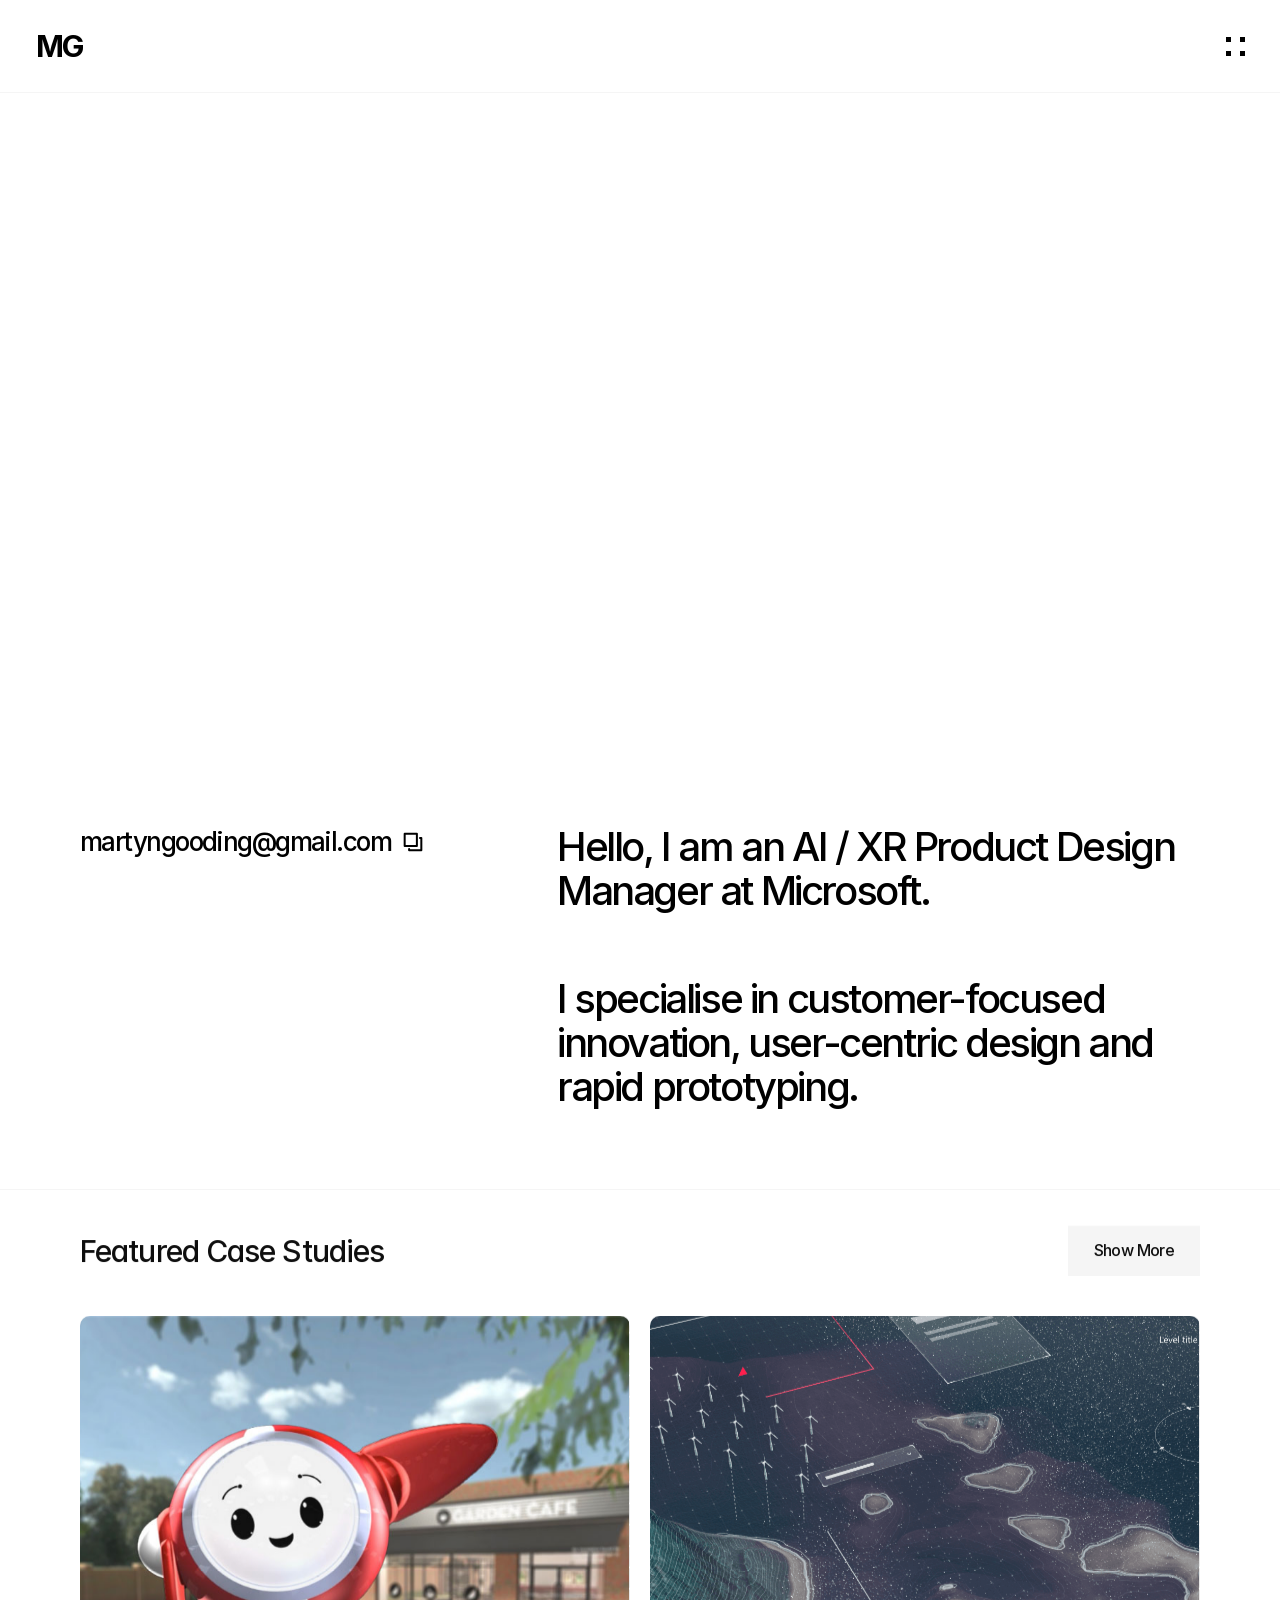
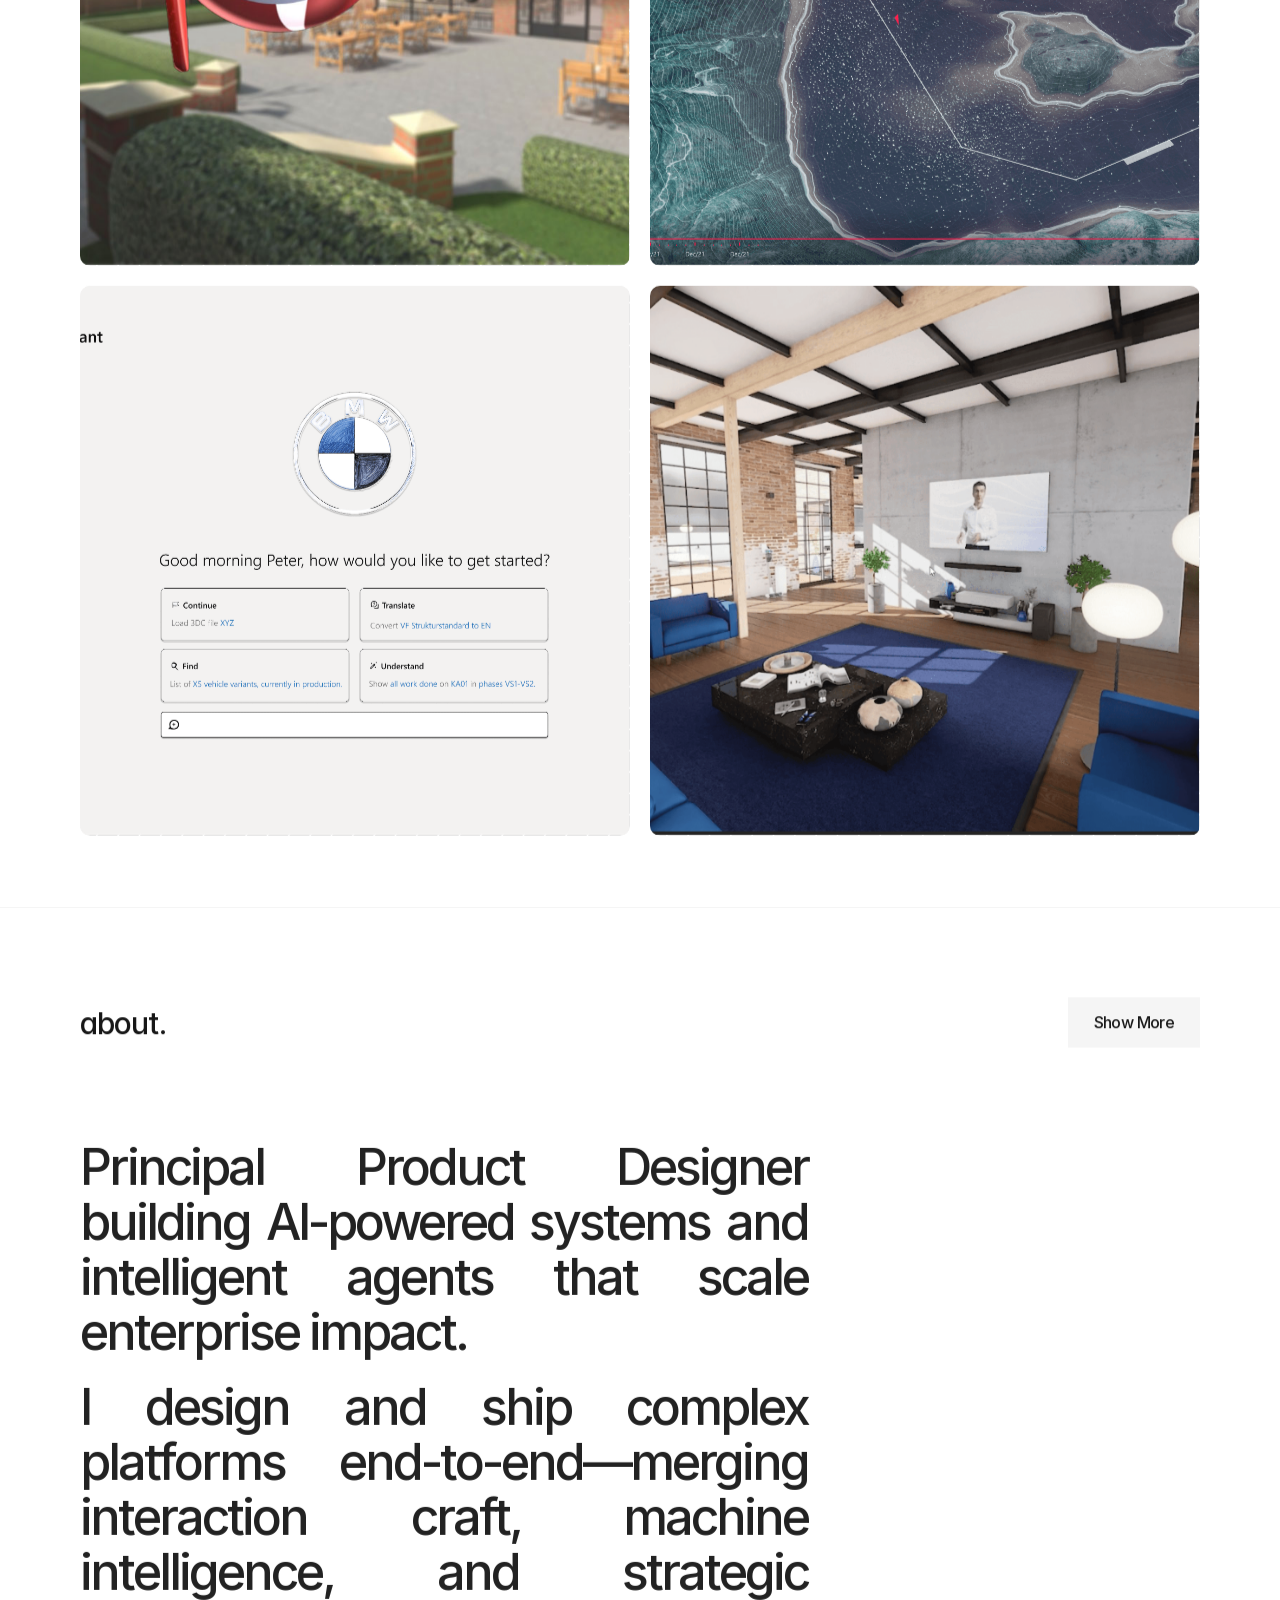
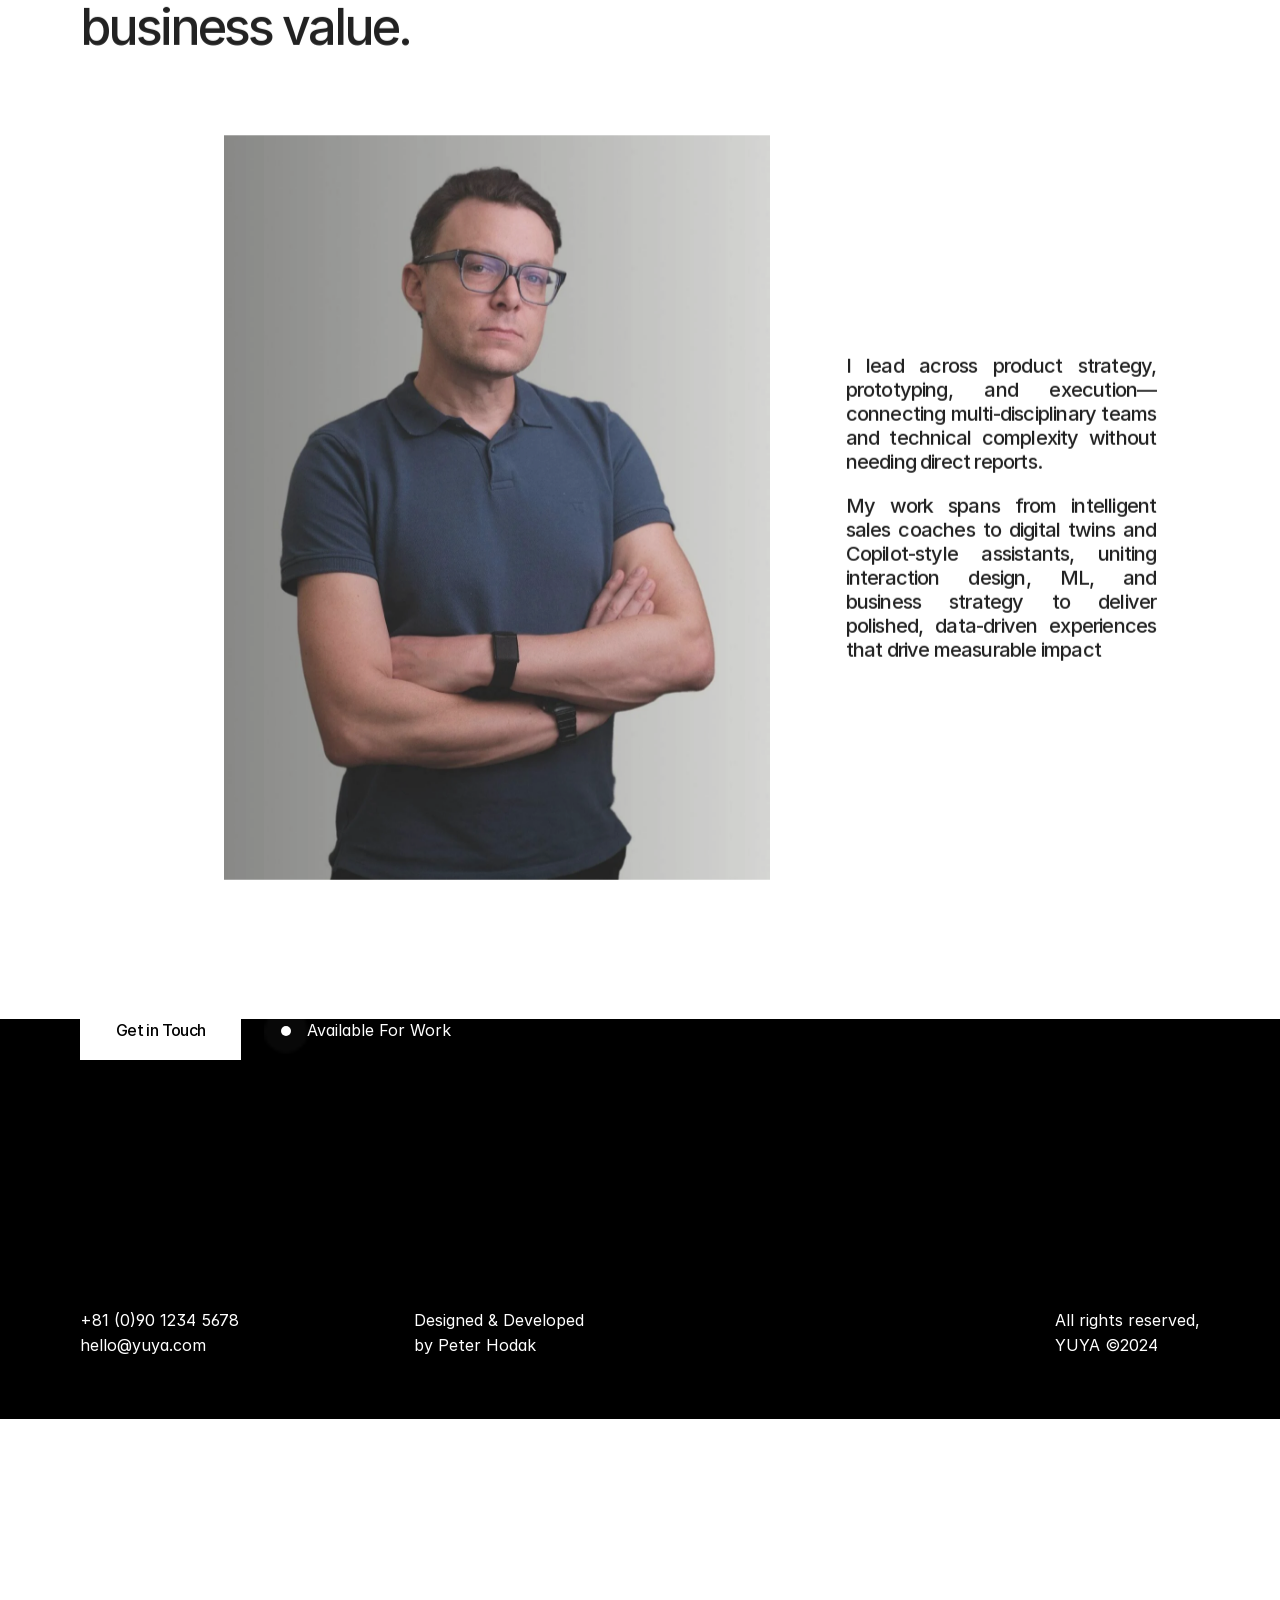
==== commit 1e21ec56: "Fix dead Load More button + restore interactive cursor styling Both regressed when the site was deco" ====
--- a/about/index.html
+++ b/about/index.html
@@ -280,7 +280,7 @@
   visibility: hidden !important;
   pointer-events: none !important;
 }</style>
-</head>
+<link rel="stylesheet" href="/assets/site-fixes.css"></head>
 <body>
 	
 	<!-- Start of bodyStart -->
--- a/assets/site-fixes.css
+++ b/assets/site-fixes.css
@@ -0,0 +1,22 @@
+/* Post-decouple fixes.
+ *
+ * The site was detached from Framer's client runtime (commit 430b623) so it can
+ * ship as static HTML driven by the CMS. That runtime also provided a couple of
+ * cosmetic behaviours that we restore statically here.
+ */
+
+/* 1. Cursor styling — Framer's runtime set a pointer cursor on interactive
+ *    elements (they carry data-framer-cursor). Anchors still get it from the UA,
+ *    but the button/card <div>s reverted to the default arrow. Restore it. */
+[data-framer-cursor="1azywwi"],
+[data-framer-cursor="1igxo09"] {
+  cursor: pointer;
+}
+
+/* 2. "Load More" on the works listing was Framer-runtime pagination. All live
+ *    projects are already shown (the copy even says "selected works — more on
+ *    request"), so the control has nothing to do and now does nothing. Hide the
+ *    dead button rather than leave it looking broken. */
+.framer-9ju4ua-container {
+  display: none;
+}
